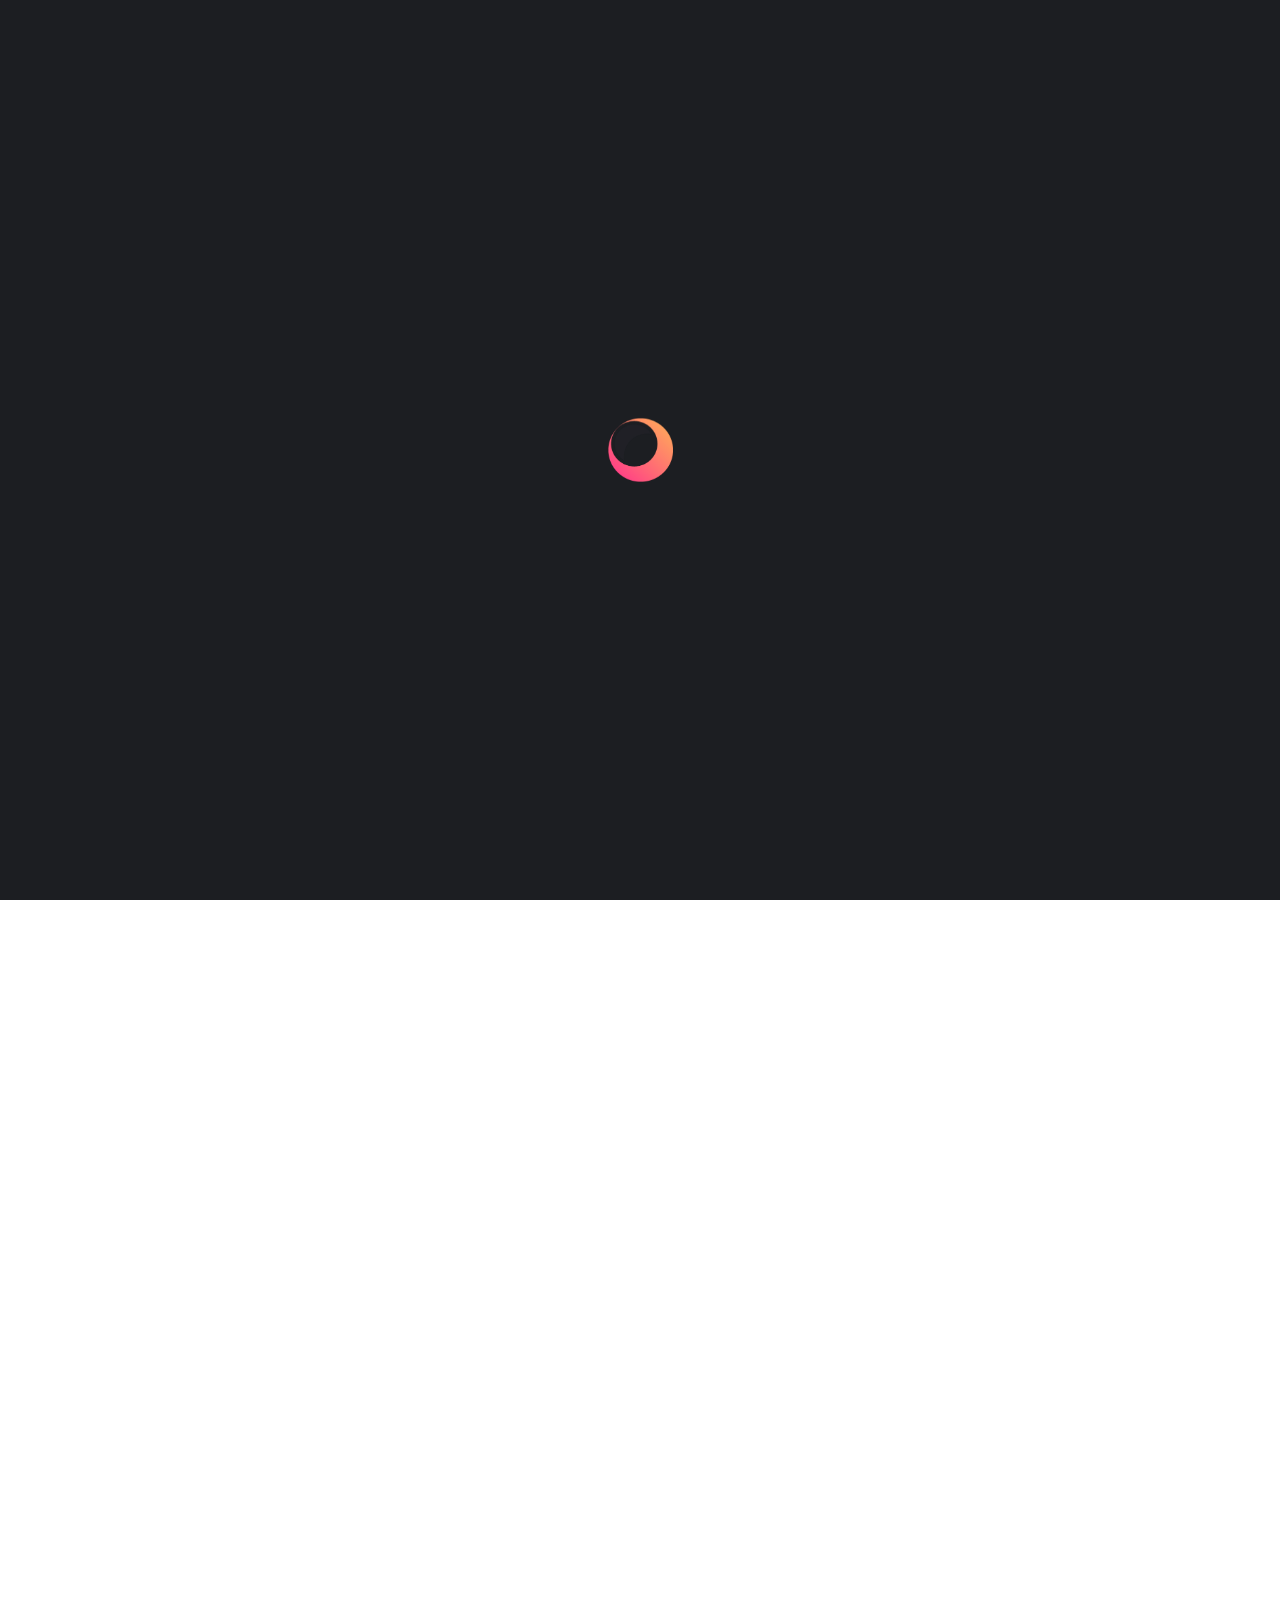
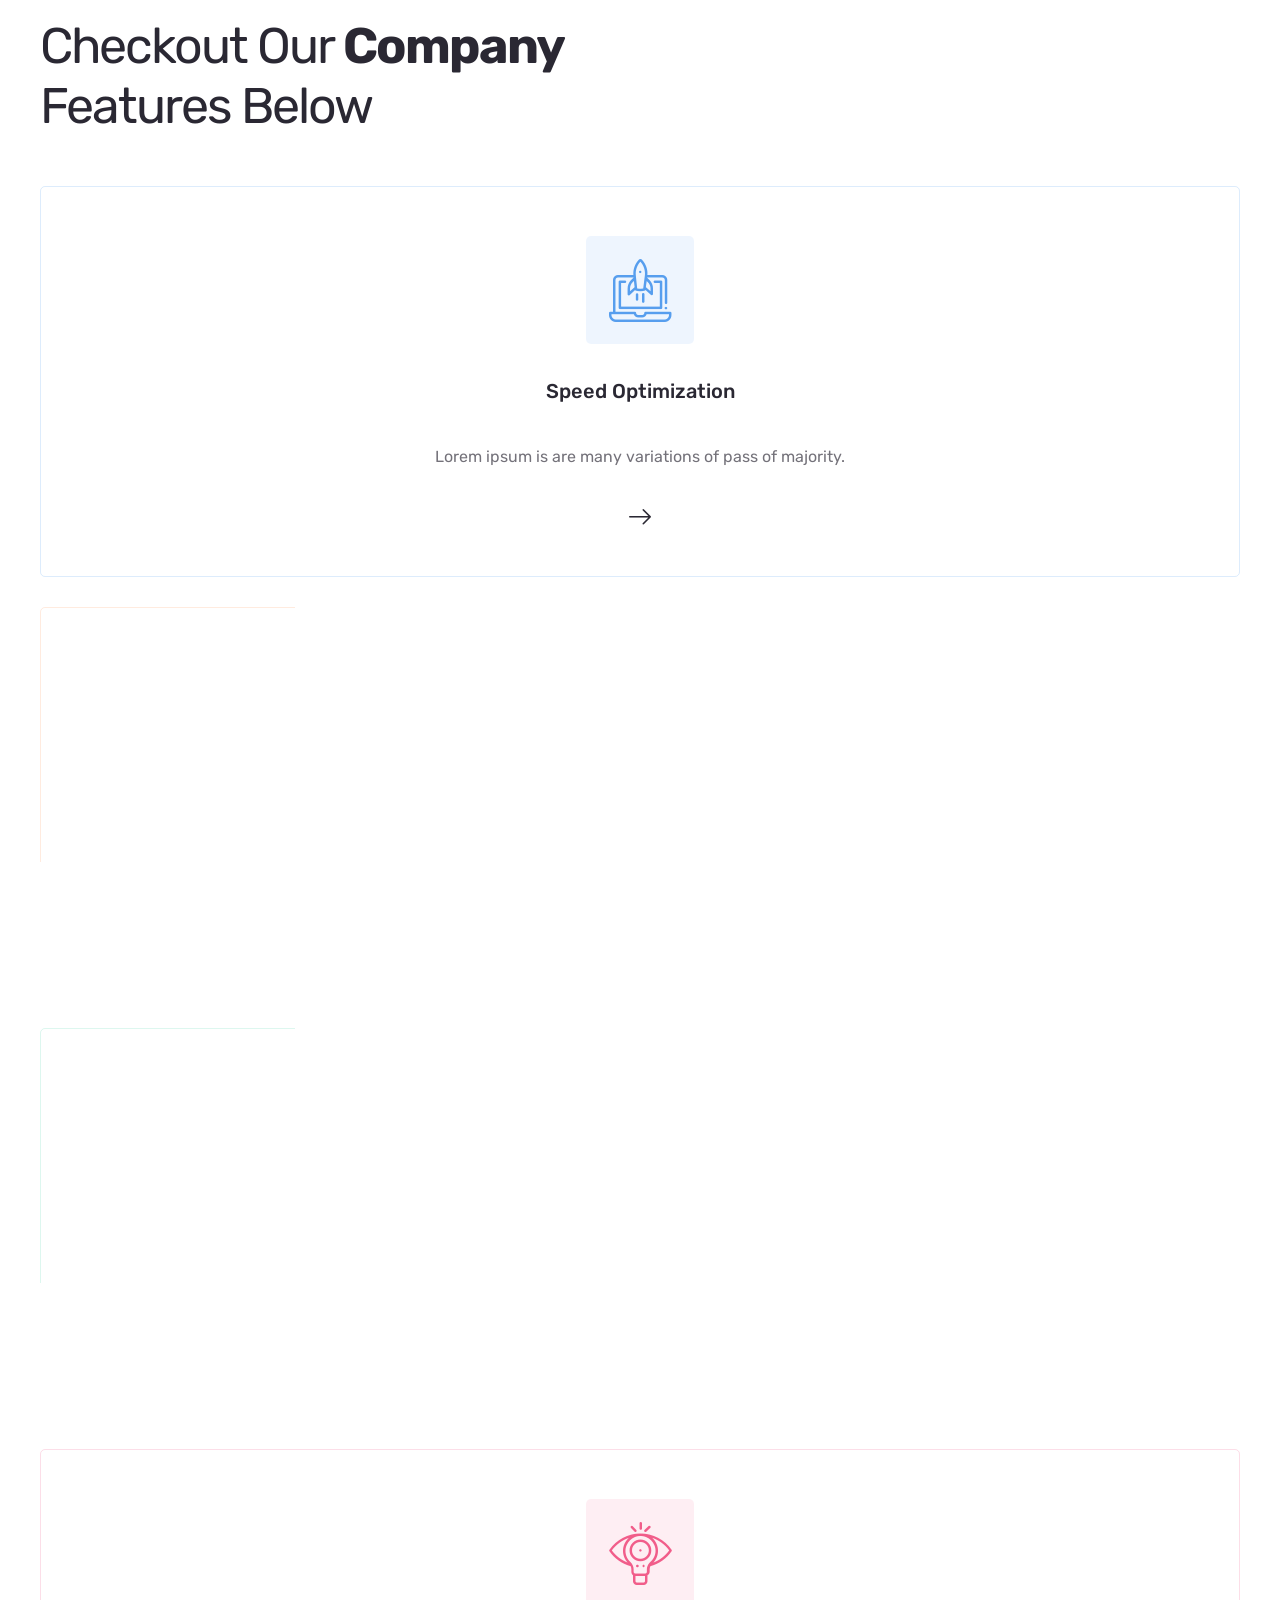
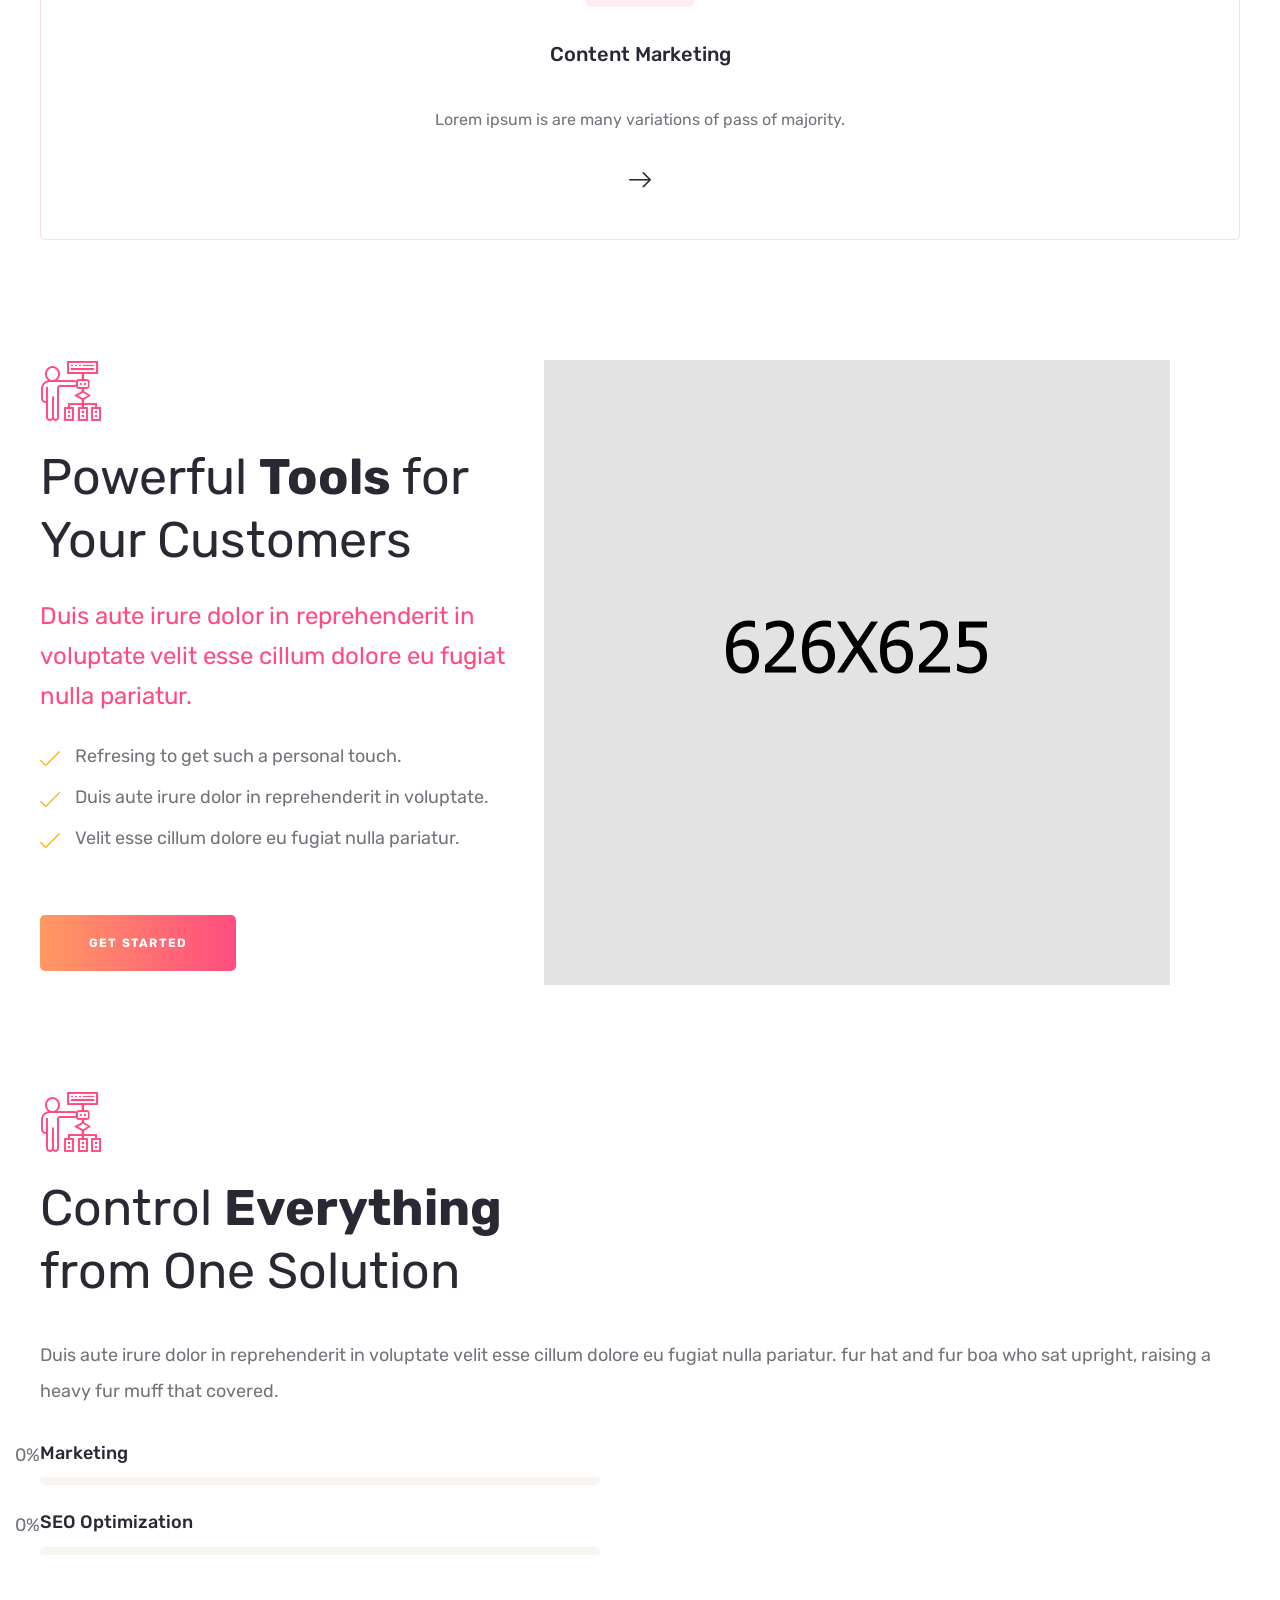
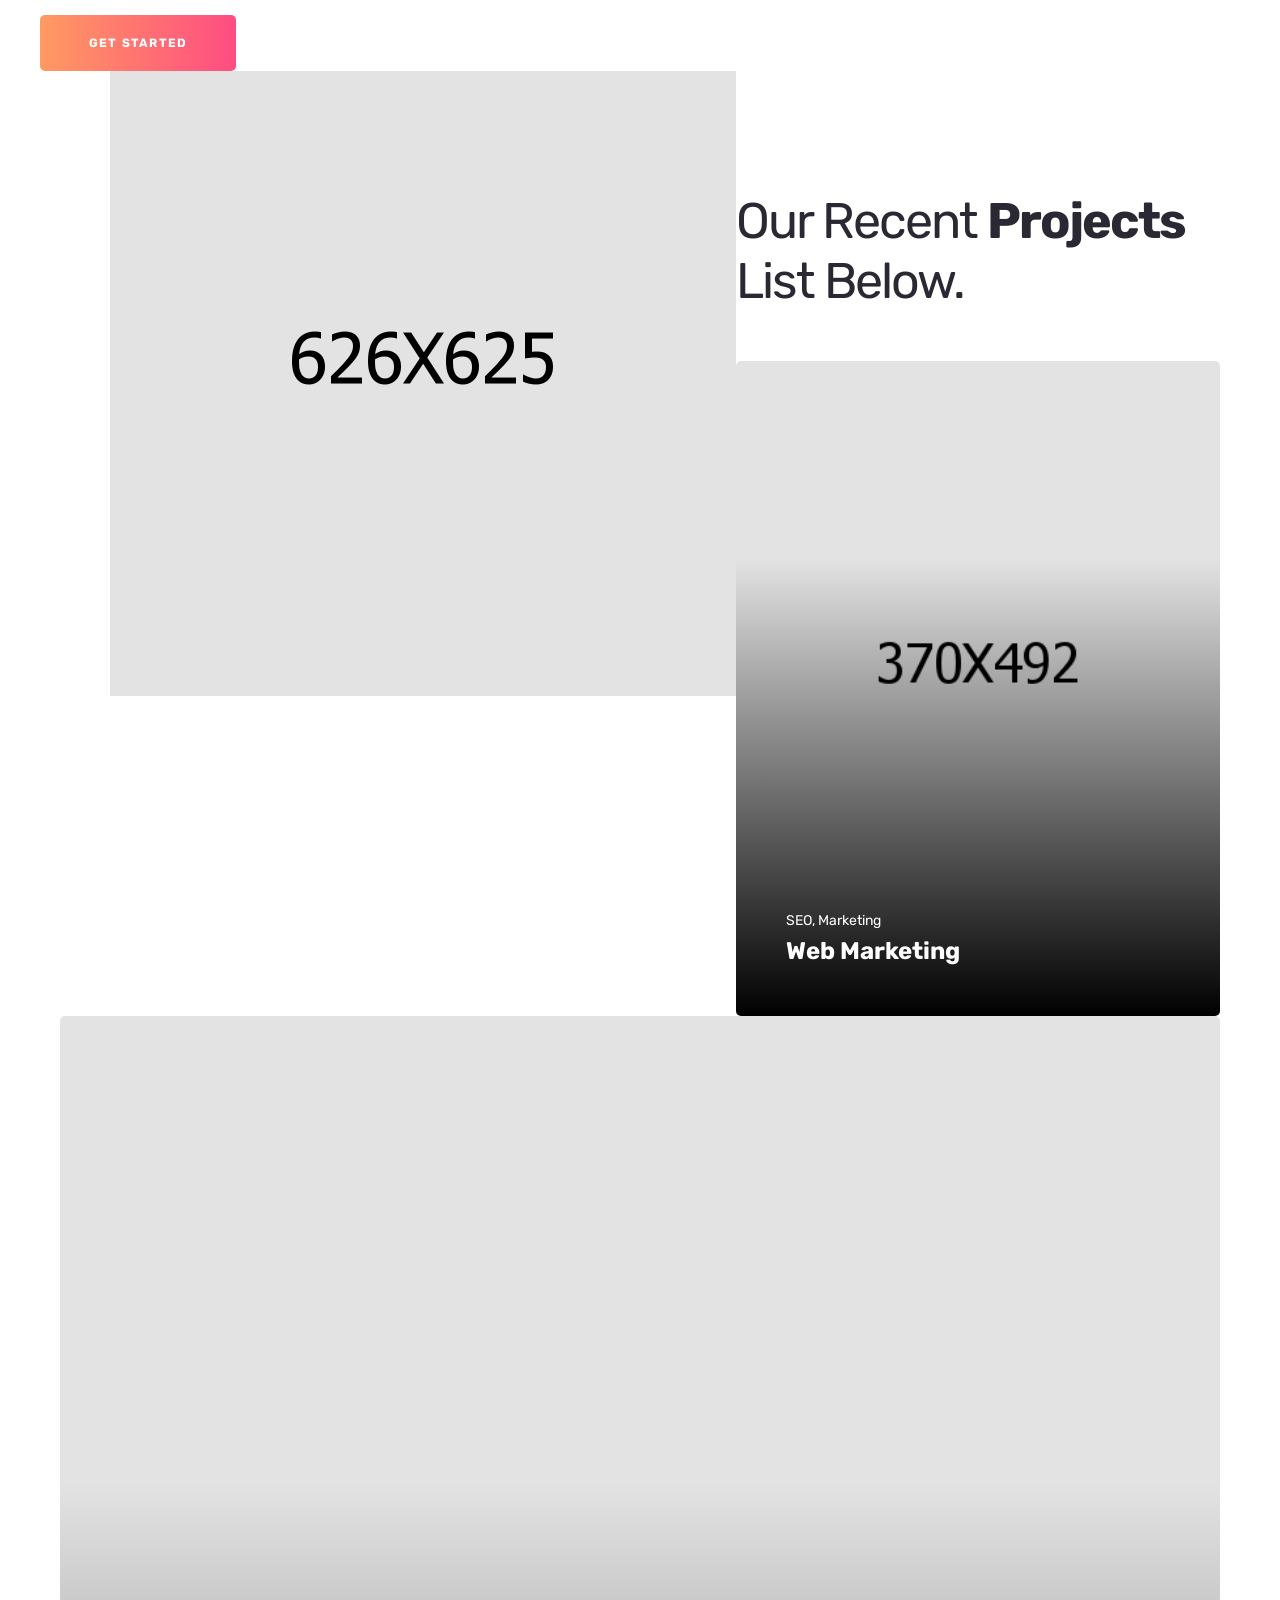
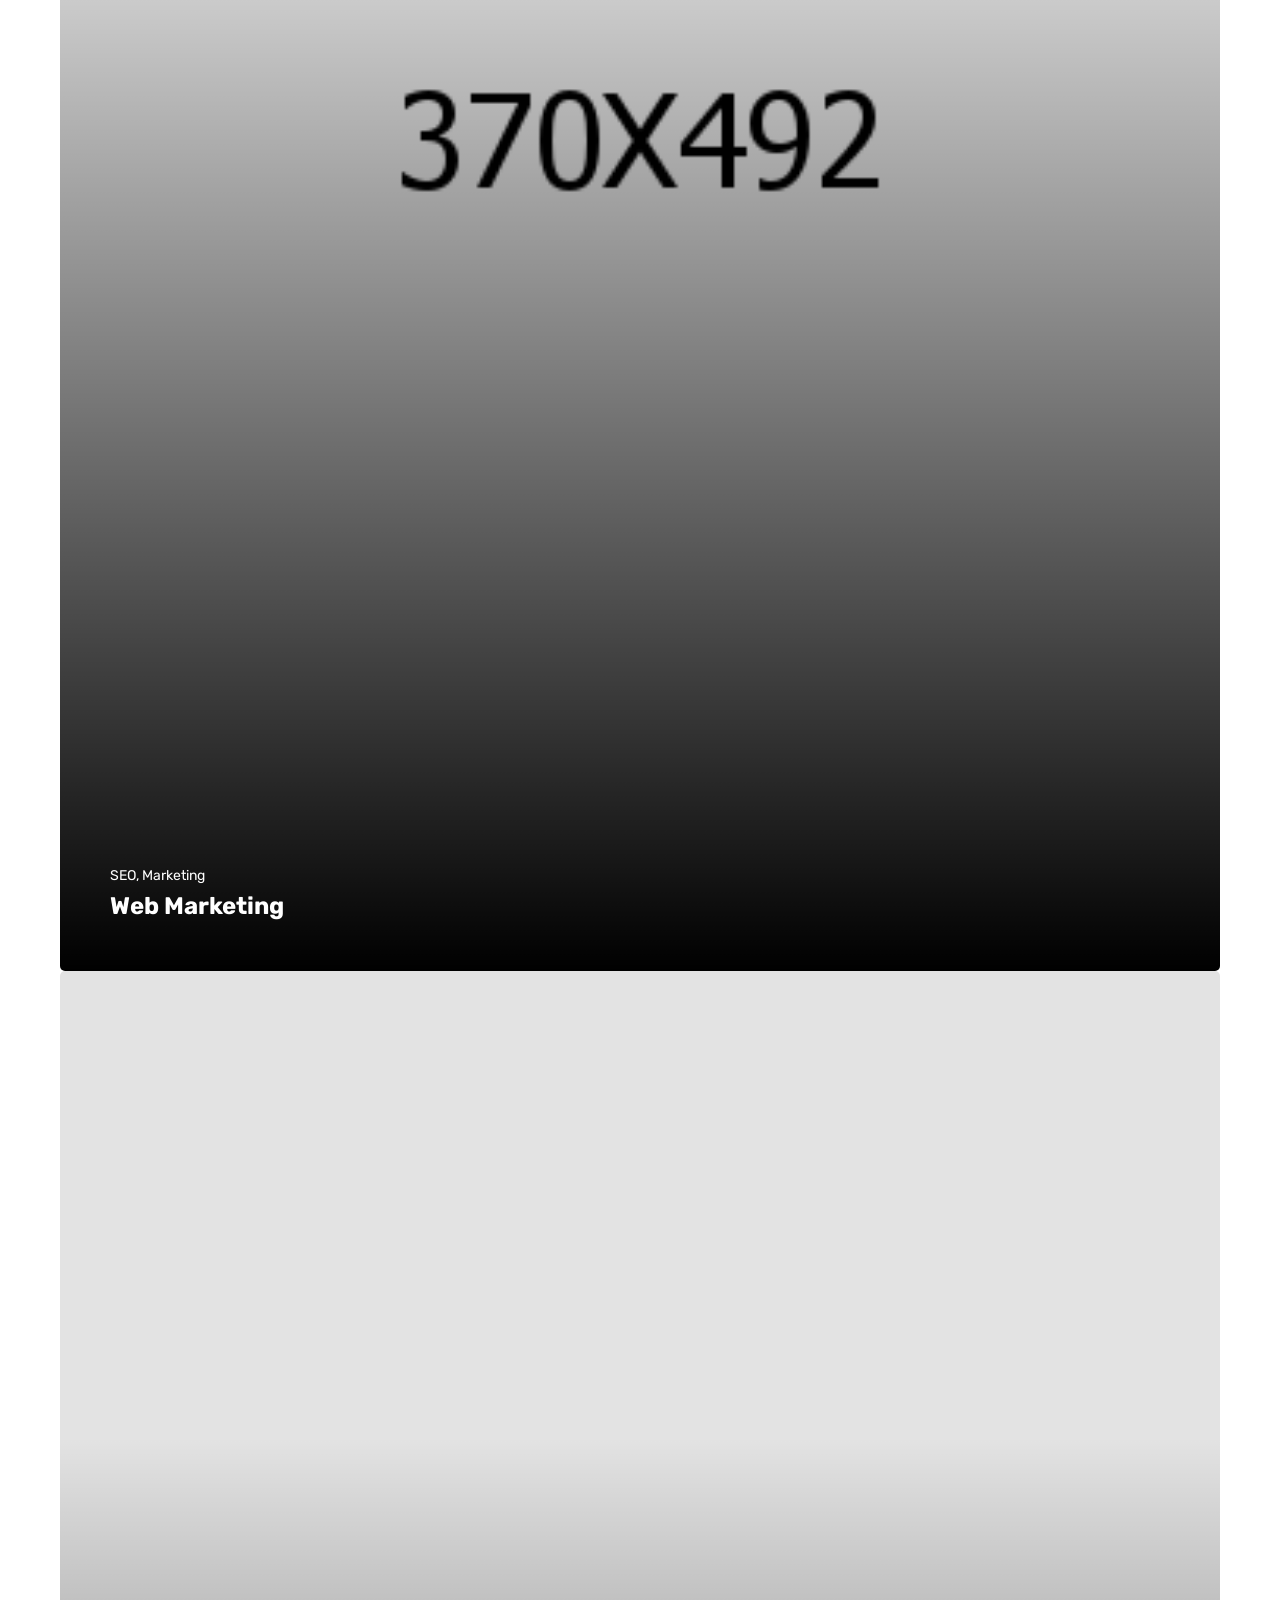
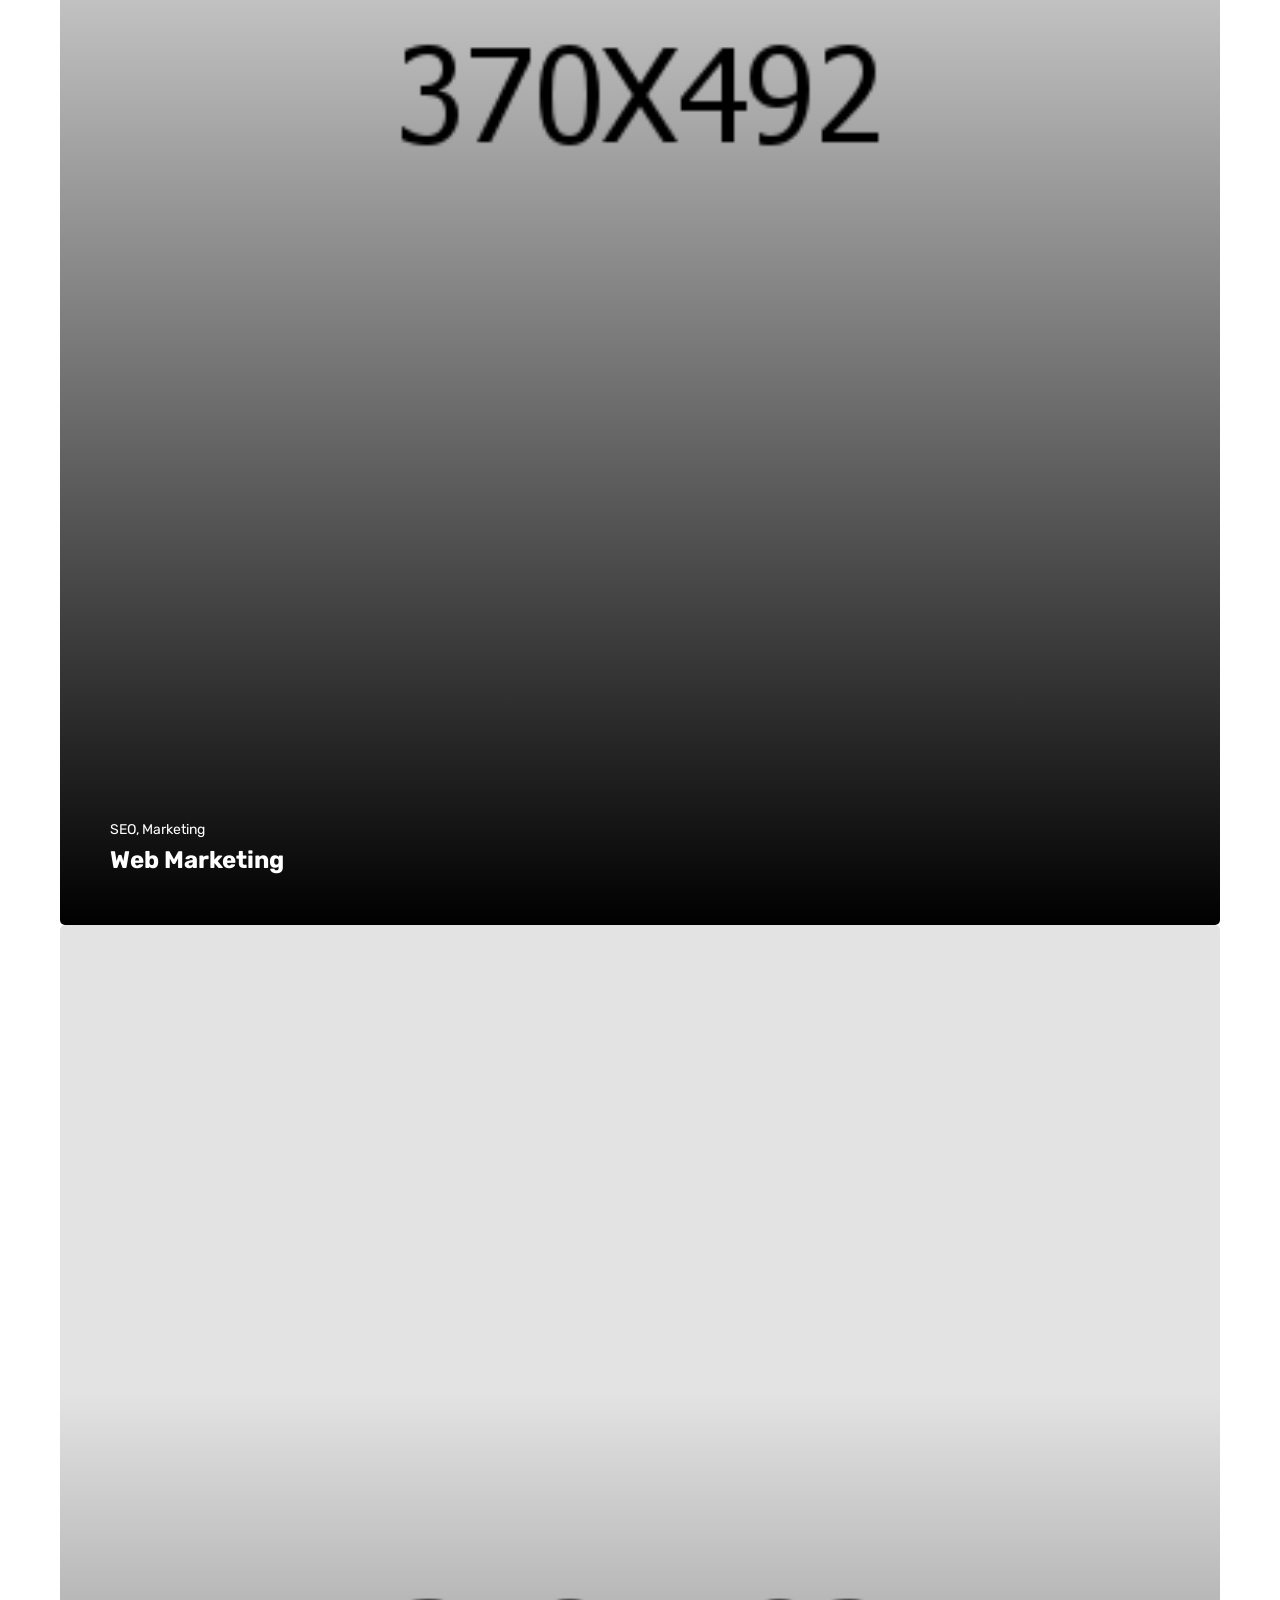
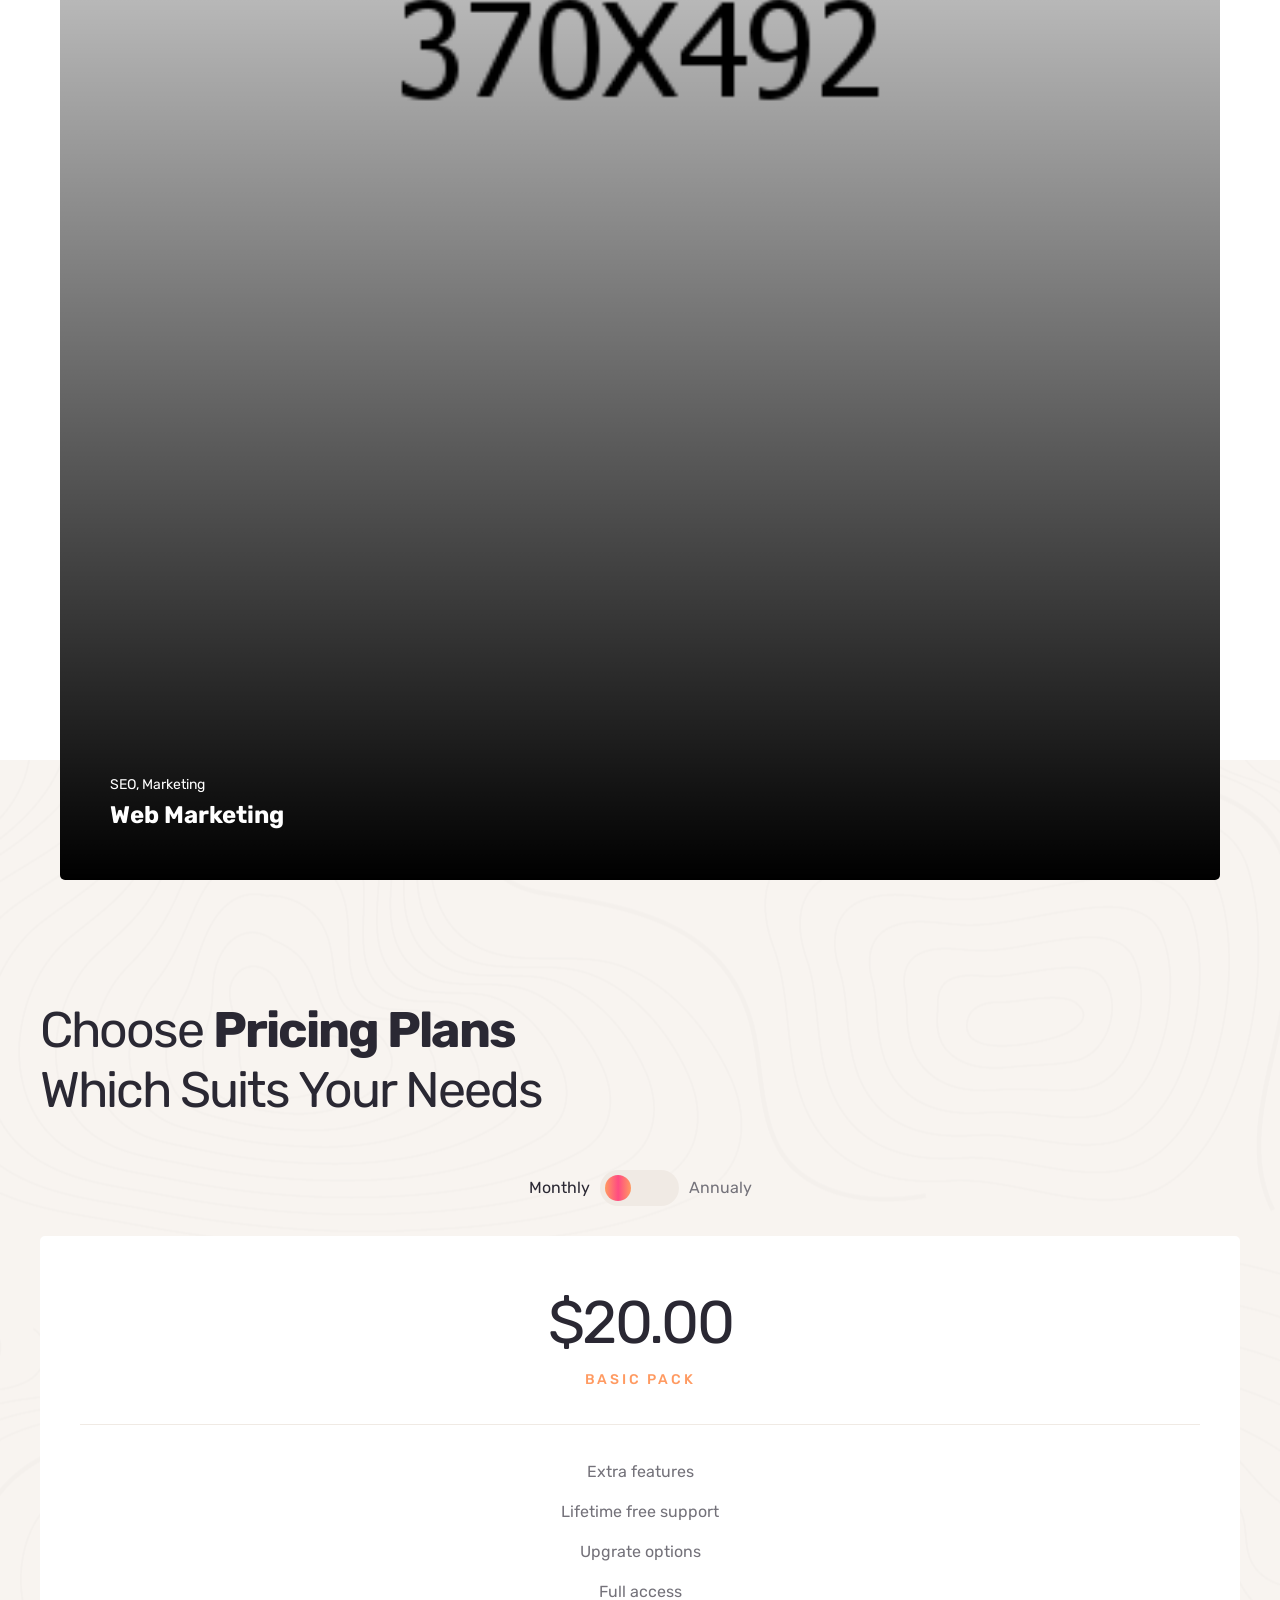
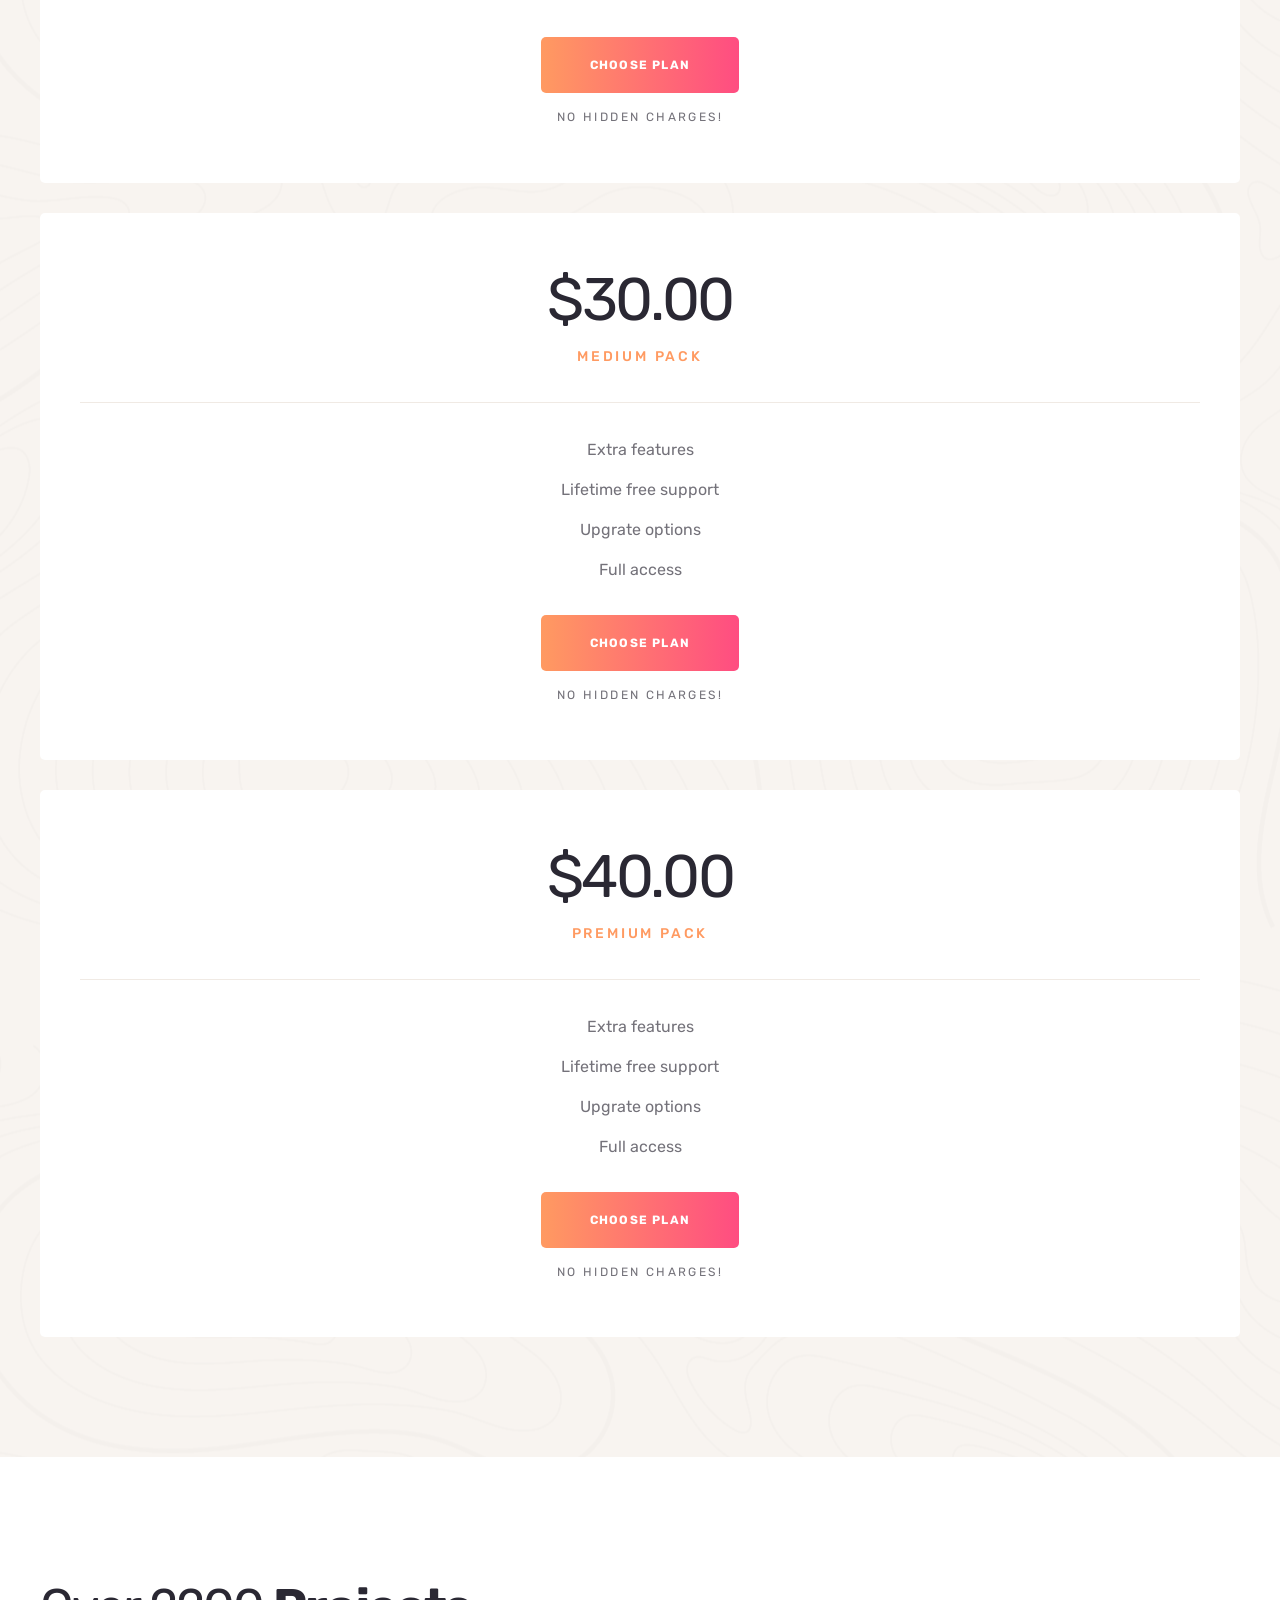
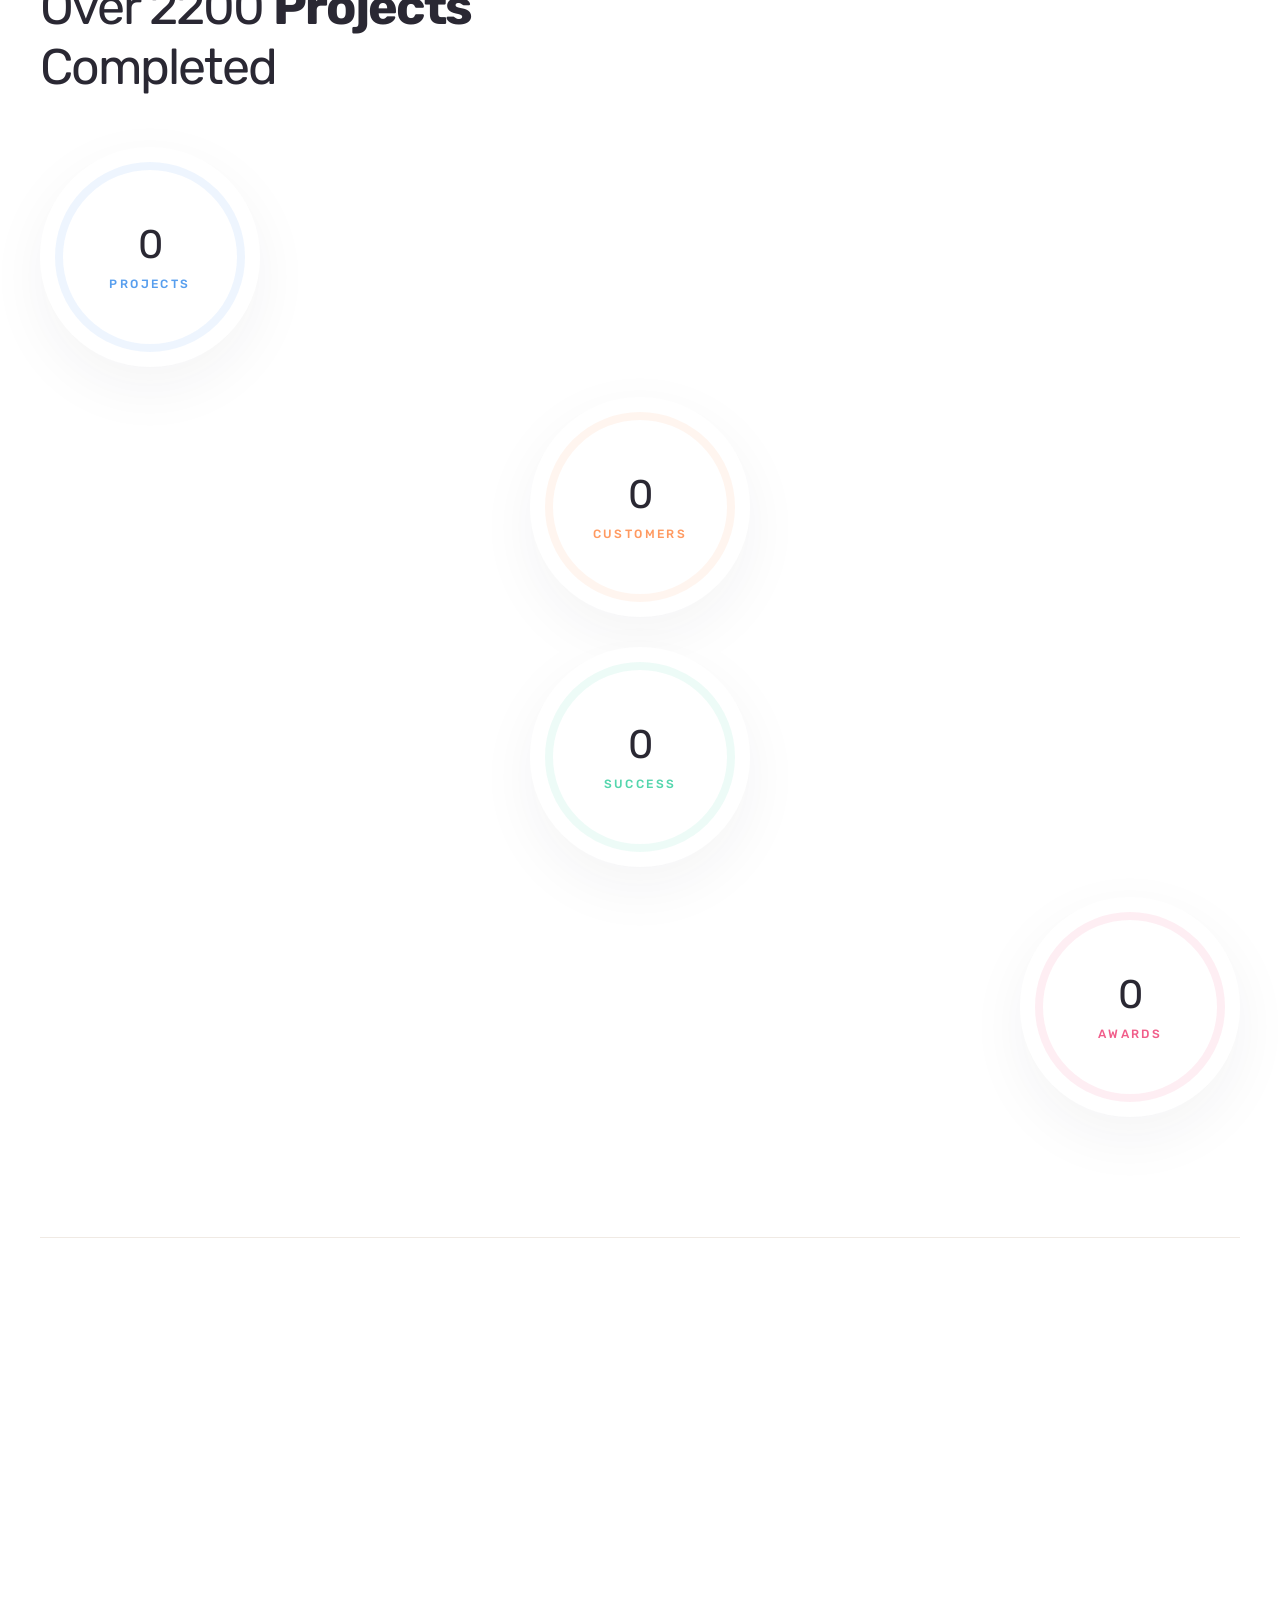
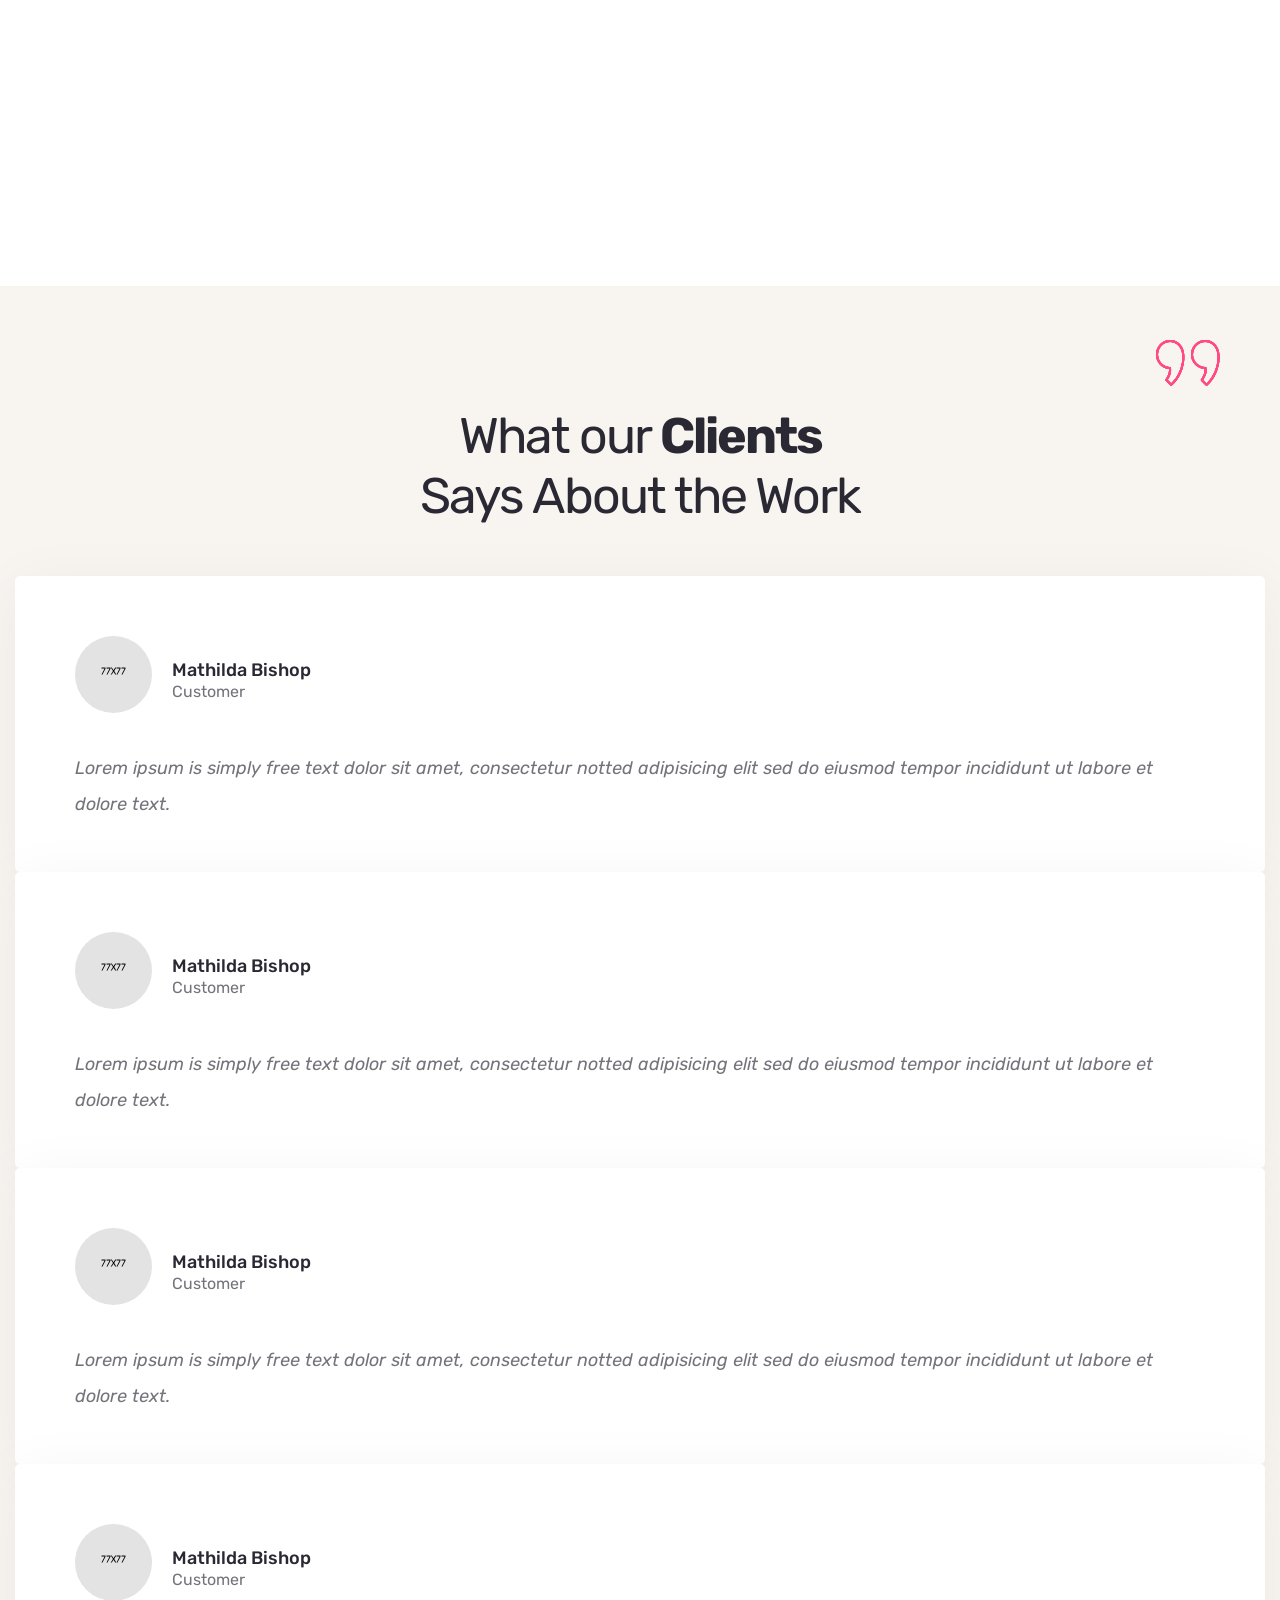
==== index.html @ e97768e4 "template added" ====
<!DOCTYPE html>
<html lang="en">

<head>
	<meta charset="utf-8">
	<title>Linoor - DIgital Agency HTML Template | Corporate Agency | Home 06 </title>
	<!-- Stylesheets -->
	<link rel="preconnect" href="https://fonts.gstatic.com">
	<link
		href="https://fonts.googleapis.com/css2?family=Rubik:ital,wght@0,300;0,400;0,500;0,600;0,700;1,400;1,500;1,600;1,700&family=Teko:wght@300;400;500;600;700&display=swap"
		rel="stylesheet">

	<!-- reey font -->
	<link rel="stylesheet" href="css/reey-font.css">
	<link href="css/bootstrap.min.css" rel="stylesheet">
	<link href="css/fontawesome-all.css" rel="stylesheet">
	<link href="css/owl.css" rel="stylesheet">
	<link href="css/flaticon.css" rel="stylesheet">
	<link href="css/linoor-icons-2.css" rel="stylesheet">
	<link href="css/animate.css" rel="stylesheet">
	<link href="css/jquery-ui.css" rel="stylesheet">
	<link href="css/jquery.fancybox.min.css" rel="stylesheet">
	<link href="css/hover.css" rel="stylesheet">
	<link rel="stylesheet" href="css/jarallax.css">
	<link rel="stylesheet" href="css/swiper.min.css">
	<link href="css/custom-animate.css" rel="stylesheet">
	<link href="css/style.css" rel="stylesheet">
	<!-- rtl css -->
	<link href="css/rtl.css" rel="stylesheet">
	<!-- Responsive File -->
	<link href="css/responsive.css" rel="stylesheet">

	<!-- variable update -->
	<link rel="stylesheet" href="css/variables/index-7.css">

	<!-- Color css -->
	<link rel="stylesheet" id="jssDefault" href="css/colors/color-11.css">

	<link rel="shortcut icon" href="images/favicon.png" id="fav-shortcut" type="image/x-icon">
	<link rel="icon" href="images/favicon.png" id="fav-icon" type="image/x-icon">

	<!-- Responsive Settings -->
	<meta http-equiv="X-UA-Compatible" content="IE=edge">
	<meta name="viewport" content="width=device-width, initial-scale=1.0, maximum-scale=1.0, user-scalable=0">
	<!--[if lt IE 9]><script src="https://cdnjs.cloudflare.com/ajax/libs/html5shiv/3.7.3/html5shiv.js"></script><![endif]-->
	<!--[if lt IE 9]><script src="js/respond.js"></script><![endif]-->
</head>

<body>

	<div class="page-wrapper">

		<!-- style switcher -->
		<div class="style-switcher">
			<a href="#" id="switcher-toggler"><i class="fa fa-cog"></i></a>
			<h3>Color Skins</h3>
			<ul id="styleOptions" title="Switch Color">
				<li>
					<a href="" data-theme="color-default" class="color-default">

					</a>
				</li>
				<li>
					<a href="" data-theme="color-2" class="color-2">

					</a>
				</li>
				<li>
					<a href="" data-theme="color-3" class="color-3">

					</a>
				</li>
				<li>
					<a href="" data-theme="color-4" class="color-4">

					</a>
				</li>
				<li>
					<a href="" data-theme="color-5" class="color-5">

					</a>
				</li>
				<li>
					<a href="" data-theme="color-6" class="color-6">

					</a>
				</li>
			</ul>
			<div class="language-feature">
				<button class="ltr-switcher" data-href="#googtrans(en|en)">LTR</button><!-- /.ltr-switcher -->
				<button class="rtl-switcher" data-href="#googtrans(en|ar)">RTL</button><!-- /.rtl-switcher -->
			</div><!-- /.language-feature -->
			<div class="layout-feature">
				<a href="#" class="dark-switcher">Dark</a>
				<button class="boxed-switcher">Boxed</button><!-- /.ltr-switcher -->
			</div><!-- /.language-feature -->
		</div>
		<!-- Preloader -->
		<div class="preloader">
			<div class="icon" style="background-image: url(images/update-01-10-2021/preloader-7.png);"></div>
		</div>


		<!--Mobile Menu-->
		<div class="side-menu__block">


			<div class="side-menu__block-overlay custom-cursor__overlay">
				<div class="cursor"></div>
				<div class="cursor-follower"></div>
			</div><!-- /.side-menu__block-overlay -->
			<div class="side-menu__block-inner ">
				<div class="side-menu__top justify-content-end">

					<a href="#" class="side-menu__toggler side-menu__close-btn"><img src="images/icons/close-1-1.png"
							alt=""></a>
				</div><!-- /.side-menu__top -->


				<nav class="mobile-nav__container">
					<!-- content is loading via js -->
				</nav>
				<div class="side-menu__sep"></div><!-- /.side-menu__sep -->
				<div class="side-menu__content">
					<p>Linoor is a premium Template for Digital Agencies, Start Ups, Small Business and a wide range of
						other agencies.</p>
					<p><a href="mailto:needhelp@linoor.com">needhelp@linoor.com</a> <br> <a href="tel:888-999-0000">888
							999 0000</a></p>
					<div class="side-menu__social">
						<a href="#"><i class="fab fa-facebook-square"></i></a>
						<a href="#"><i class="fab fa-twitter"></i></a>
						<a href="#"><i class="fab fa-instagram"></i></a>
						<a href="#"><i class="fab fa-pinterest-p"></i></a>
					</div>
				</div><!-- /.side-menu__content -->
			</div><!-- /.side-menu__block-inner -->
		</div><!-- /.side-menu__block -->

		<!--Search Popup-->
		<div class="search-popup">
			<div class="search-popup__overlay custom-cursor__overlay">
				<div class="cursor"></div>
				<div class="cursor-follower"></div>
			</div><!-- /.search-popup__overlay -->
			<div class="search-popup__inner">
				<form action="#" class="search-popup__form">
					<input type="text" name="search" placeholder="Type here to Search....">
					<button type="submit"><i class="fa fa-search"></i></button>
				</form>
			</div><!-- /.search-popup__inner -->
		</div><!-- /.search-popup -->

		<nav class="mainmenu-seven main-header">
			<div class="auto-container">
				<div class="nav-outer mainmenu-seven__inner ">
					<div class="mainmenu-seven__left">
						<a href="index-main.html">
							<img src="images/update-01-10-2021/logo-7-dark.png" width="134"
								alt="Linoor - DIgital Agency HTML Template | Corporate Agency | Home 06 ">
						</a>


					</div><!-- /.mainmenu-seven__left -->
					<nav class="main-menu navbar-expand-md navbar-light">
						<div class="collapse navbar-collapse show clearfix" id="navbarSupportedContent">
							<ul class="navigation clearfix">
								<li class="dropdown megamenu megamenu-clickable megamenu-clickable--toggler"><a
										href="index-main.html">Home</a>
									<ul>
										<li>
											<section class="home-showcase">
												<span class="home-showcase__toggler megamenu-clickable--toggler">
													<a href="#" class="linoor-icon-two-close"></a>
												</span><!-- /.home-showcase__toggler -->
												<div class="auto-container">
													<div class="home-showcase__inner">

														<h3 class="home-showcase__top-title">Pre-Built Demos
														</h3>

														<div class="row">

															<div class="col-lg-3">
																<div class="home-showcase__item">
																	<div class="home-showcase__image-box">
																		<div class="home-showcase__image">
																			<img src="images/update-18-05-2022/home-showcase/home-showcase-1-1.jpg"
																				alt="">
																			<div class="home-showcase__buttons">
																				<a href="index-9.html"
																					class="theme-btn btn-style-one home-showcase__buttons__item">
																					<i class="btn-curve"></i>
																					<span class="btn-title">View
																						Page</span>
																				</a>
																			</div>
																			<!-- /.home-showcase__buttons -->
																		</div><!-- /.home-showcase__image -->
																	</div><!-- /.home-showcase__image box -->
																	<h3 class="home-showcase__title">photography
																	</h3><!-- /.home-showcase__title -->
																</div><!-- /.home-showcase__item -->
															</div><!-- /.col-lg-3 -->

															<div class="col-lg-3">
																<div class="home-showcase__item">
																	<div class="home-showcase__image-box">
																		<div class="home-showcase__image">
																			<img src="images/update-18-05-2022/home-showcase/home-showcase-1-2.jpg"
																				alt="">
																			<div class="home-showcase__buttons">
																				<a href="index-10.html"
																					class="theme-btn btn-style-one home-showcase__buttons__item">
																					<i class="btn-curve"></i>
																					<span class="btn-title">View
																						Page</span>
																				</a>
																			</div>
																			<!-- /.home-showcase__buttons -->
																		</div><!-- /.home-showcase__image -->
																	</div><!-- /.home-showcase__image box -->
																	<h3 class="home-showcase__title">design
																	</h3><!-- /.home-showcase__title -->
																</div><!-- /.home-showcase__item -->
															</div><!-- /.col-lg-3 -->

															<div class="col-lg-3">
																<div class="home-showcase__item">
																	<div class="home-showcase__image-box">
																		<div class="home-showcase__image">
																			<img src="images/update-18-05-2022/home-showcase/home-showcase-1-3.jpg"
																				alt="">
																			<div class="home-showcase__buttons">
																				<a href="index-11.html"
																					class="theme-btn btn-style-one home-showcase__buttons__item">
																					<i class="btn-curve"></i>
																					<span class="btn-title">View
																						Page</span>
																				</a>
																			</div>
																			<!-- /.home-showcase__buttons -->
																		</div><!-- /.home-showcase__image -->
																	</div><!-- /.home-showcase__image box -->
																	<h3 class="home-showcase__title">Profile
																	</h3><!-- /.home-showcase__title -->
																</div><!-- /.home-showcase__item -->
															</div><!-- /.col-lg-3 -->

															<div class="col-lg-3">
																<div class="home-showcase__item">
																	<div class="home-showcase__image-box">
																		<div class="home-showcase__image">
																			<img src="images/update-18-05-2022/home-showcase/home-showcase-1-4.jpg"
																				alt="">
																			<div class="home-showcase__buttons">
																				<a href="index-6.html"
																					class="theme-btn btn-style-one home-showcase__buttons__item">
																					<i class="btn-curve"></i>
																					<span class="btn-title">Multi
																						Page</span>
																				</a>

																				<a href="index-6-one-page.html"
																					class="theme-btn btn-style-one home-showcase__buttons__item">
																					<i class="btn-curve"></i>
																					<span class="btn-title">One
																						Page</span>
																				</a>
																			</div>
																			<!-- /.home-showcase__buttons -->
																		</div><!-- /.home-showcase__image -->
																	</div><!-- /.home-showcase__image box -->
																	<h3 class="home-showcase__title">Corporate
																	</h3><!-- /.home-showcase__title -->
																</div><!-- /.home-showcase__item -->
															</div><!-- /.col-lg-3 -->

															<div class="col-lg-3">
																<div class="home-showcase__item">
																	<div class="home-showcase__image-box">
																		<div class="home-showcase__image">
																			<img src="images/update-18-05-2022/home-showcase/home-showcase-1-5.jpg"
																				alt="">
																			<div class="home-showcase__buttons">
																				<a href="index-7.html"
																					class="theme-btn btn-style-one home-showcase__buttons__item">
																					<i class="btn-curve"></i>
																					<span class="btn-title">Multi
																						Page</span>
																				</a>

																				<a href="index-7-one-page.html"
																					class="theme-btn btn-style-one home-showcase__buttons__item">
																					<i class="btn-curve"></i>
																					<span class="btn-title">One
																						Page</span>
																				</a>
																			</div>
																			<!-- /.home-showcase__buttons -->
																		</div><!-- /.home-showcase__image -->
																	</div><!-- /.home-showcase__image box -->
																	<h3 class="home-showcase__title">Seo
																	</h3><!-- /.home-showcase__title -->
																</div><!-- /.home-showcase__item -->
															</div><!-- /.col-lg-3 -->

															<div class="col-lg-3">
																<div class="home-showcase__item">
																	<div class="home-showcase__image-box">
																		<div class="home-showcase__image">
																			<img src="images/update-18-05-2022/home-showcase/home-showcase-1-6.jpg"
																				alt="">
																			<div class="home-showcase__buttons">
																				<a href="index-8.html"
																					class="theme-btn btn-style-one home-showcase__buttons__item">
																					<i class="btn-curve"></i>
																					<span class="btn-title">Multi
																						Page</span>
																				</a>

																				<a href="index-8-one-page.html"
																					class="theme-btn btn-style-one home-showcase__buttons__item">
																					<i class="btn-curve"></i>
																					<span class="btn-title">One
																						Page</span>
																				</a>
																			</div>
																			<!-- /.home-showcase__buttons -->
																		</div><!-- /.home-showcase__image -->
																	</div><!-- /.home-showcase__image box -->
																	<h3 class="home-showcase__title">Consulting
																	</h3><!-- /.home-showcase__title -->
																</div><!-- /.home-showcase__item -->
															</div><!-- /.col-lg-3 -->

															<div class="col-lg-3">
																<div class="home-showcase__item">
																	<div class="home-showcase__image-box">
																		<div class="home-showcase__image">
																			<img src="images/update-18-05-2022/home-showcase/home-showcase-1-7.jpg"
																				alt="">
																			<div class="home-showcase__buttons">
																				<a href="index-4.html"
																					class="theme-btn btn-style-one home-showcase__buttons__item">
																					<i class="btn-curve"></i>
																					<span class="btn-title">Multi
																						Page</span>
																				</a>

																				<a href="index-4-one-page.html"
																					class="theme-btn btn-style-one home-showcase__buttons__item">
																					<i class="btn-curve"></i>
																					<span class="btn-title">One
																						Page</span>
																				</a>
																			</div>
																			<!-- /.home-showcase__buttons -->
																		</div><!-- /.home-showcase__image -->
																	</div><!-- /.home-showcase__image box -->
																	<h3 class="home-showcase__title">Business
																	</h3><!-- /.home-showcase__title -->
																</div><!-- /.home-showcase__item -->
															</div><!-- /.col-lg-3 -->

															<div class="col-lg-3">
																<div class="home-showcase__item">
																	<div class="home-showcase__image-box">
																		<div class="home-showcase__image">
																			<img src="images/update-18-05-2022/home-showcase/home-showcase-1-8.jpg"
																				alt="">
																			<div class="home-showcase__buttons">
																				<a href="index-5.html"
																					class="theme-btn btn-style-one home-showcase__buttons__item">
																					<i class="btn-curve"></i>
																					<span class="btn-title">View
																						Page</span>
																				</a>
																			</div>
																			<!-- /.home-showcase__buttons -->
																		</div><!-- /.home-showcase__image -->
																	</div><!-- /.home-showcase__image box -->
																	<h3 class="home-showcase__title">Digital
																	</h3><!-- /.home-showcase__title -->
																</div><!-- /.home-showcase__item -->
															</div><!-- /.col-lg-3 -->

															<div class="col-lg-3">
																<div class="home-showcase__item">
																	<div class="home-showcase__image-box">
																		<div class="home-showcase__image">
																			<img src="images/update-18-05-2022/home-showcase/home-showcase-1-9.jpg"
																				alt="">
																			<div class="home-showcase__buttons">
																				<a href="index-portfolio.html"
																					class="theme-btn btn-style-one home-showcase__buttons__item">
																					<i class="btn-curve"></i>
																					<span class="btn-title">View
																						Page</span>
																				</a>
																			</div>
																			<!-- /.home-showcase__buttons -->
																		</div><!-- /.home-showcase__image -->
																	</div><!-- /.home-showcase__image box -->
																	<h3 class="home-showcase__title">Portfolio</h3>
																	<!-- /.home-showcase__title -->
																</div><!-- /.home-showcase__item -->
															</div><!-- /.col-lg-3 -->

															<div class="col-lg-3">
																<div class="home-showcase__item">
																	<div class="home-showcase__image-box">
																		<div class="home-showcase__image">
																			<img src="images/update-18-05-2022/home-showcase/home-showcase-1-10.jpg"
																				alt="">
																			<div class="home-showcase__buttons">
																				<a href="index-parallax.html"
																					class="theme-btn btn-style-one home-showcase__buttons__item">
																					<i class="btn-curve"></i>
																					<span class="btn-title">Multi
																						Page</span>
																				</a>
																			</div>
																			<!-- /.home-showcase__buttons -->
																		</div><!-- /.home-showcase__image -->
																	</div><!-- /.home-showcase__image box -->
																	<h3 class="home-showcase__title">Parallax
																	</h3><!-- /.home-showcase__title -->
																</div><!-- /.home-showcase__item -->
															</div><!-- /.col-lg-3 -->

															<div class="col-lg-3">
																<div class="home-showcase__item">
																	<div class="home-showcase__image-box">
																		<div class="home-showcase__image">
																			<img src="images/update-18-05-2022/home-showcase/home-showcase-1-11.jpg"
																				alt="">
																			<div class="home-showcase__buttons">
																				<a href="index-main.html"
																					class="theme-btn btn-style-one home-showcase__buttons__item">
																					<i class="btn-curve"></i>
																					<span class="btn-title">View
																						Page</span>
																				</a>
																			</div>
																			<!-- /.home-showcase__buttons -->
																		</div><!-- /.home-showcase__image -->
																	</div><!-- /.home-showcase__image box -->
																	<h3 class="home-showcase__title">agency 01
																	</h3><!-- /.home-showcase__title -->
																</div><!-- /.home-showcase__item -->
															</div><!-- /.col-lg-3 -->

															<div class="col-lg-3">
																<div class="home-showcase__item">
																	<div class="home-showcase__image-box">
																		<div class="home-showcase__image">
																			<img src="images/update-18-05-2022/home-showcase/home-showcase-1-12.jpg"
																				alt="">
																			<div class="home-showcase__buttons">
																				<a href="index-2.html"
																					class="theme-btn btn-style-one home-showcase__buttons__item">
																					<i class="btn-curve"></i>
																					<span class="btn-title">Multi
																						Page</span>
																				</a>

																				<a href="index-2-one-page.html"
																					class="theme-btn btn-style-one home-showcase__buttons__item">
																					<i class="btn-curve"></i>
																					<span class="btn-title">One
																						Page</span>
																				</a>
																			</div>
																			<!-- /.home-showcase__buttons -->
																		</div><!-- /.home-showcase__image -->
																	</div><!-- /.home-showcase__image box -->
																	<h3 class="home-showcase__title">agency 02
																	</h3><!-- /.home-showcase__title -->
																</div><!-- /.home-showcase__item -->
															</div><!-- /.col-lg-3 -->

															<div class="col-lg-3">
																<div class="home-showcase__item">
																	<div class="home-showcase__image-box">
																		<div class="home-showcase__image">
																			<img src="images/update-18-05-2022/home-showcase/home-showcase-1-13.jpg"
																				alt="">
																			<div class="home-showcase__buttons">
																				<a href="index-3.html"
																					class="theme-btn btn-style-one home-showcase__buttons__item">
																					<i class="btn-curve"></i>
																					<span class="btn-title">Multi
																						Page</span>
																				</a>

																				<a href="index-3-one-page.html"
																					class="theme-btn btn-style-one home-showcase__buttons__item">
																					<i class="btn-curve"></i>
																					<span class="btn-title">One
																						Page</span>
																				</a>
																			</div>
																			<!-- /.home-showcase__buttons -->
																		</div><!-- /.home-showcase__image -->
																	</div><!-- /.home-showcase__image box -->
																	<h3 class="home-showcase__title">agency 03</h3>
																	<!-- /.home-showcase__title -->
																</div><!-- /.home-showcase__item -->
															</div><!-- /.col-lg-3 -->

															<div class="col-lg-3">
																<div class="home-showcase__item">
																	<div class="home-showcase__image-box">
																		<div class="home-showcase__image">
																			<img src="images/update-18-05-2022/home-showcase/home-showcase-1-14.jpg"
																				alt="">
																			<div class="home-showcase__buttons">
																				<a href="one-page.html"
																					class="theme-btn btn-style-one home-showcase__buttons__item">
																					<i class="btn-curve"></i>
																					<span class="btn-title">View
																						Page</span>
																				</a>
																			</div>
																			<!-- /.home-showcase__buttons -->
																		</div><!-- /.home-showcase__image -->
																	</div><!-- /.home-showcase__image box -->
																	<h3 class="home-showcase__title">One Page</h3>
																	<!-- /.home-showcase__title -->
																</div><!-- /.home-showcase__item -->
															</div><!-- /.col-lg-3 -->

															<div class="col-lg-3">
																<div class="home-showcase__item">
																	<div class="home-showcase__image-box">
																		<div class="home-showcase__image">
																			<img src="images/update-18-05-2022/home-showcase/home-showcase-1-19.jpg"
																				alt="">
																			<div class="home-showcase__buttons">
																				<a href="index-dark.html"
																					class="theme-btn btn-style-one home-showcase__buttons__item">
																					<i class="btn-curve"></i>
																					<span class="btn-title">View
																						Page</span>
																				</a>
																			</div>
																			<!-- /.home-showcase__buttons -->
																		</div><!-- /.home-showcase__image -->
																	</div><!-- /.home-showcase__image box -->
																	<h3 class="home-showcase__title">Dark</h3>
																	<!-- /.home-showcase__title -->
																</div><!-- /.home-showcase__item -->
															</div><!-- /.col-lg-3 -->

															<div class="col-lg-3">
																<div class="home-showcase__item">
																	<div class="home-showcase__image-box">
																		<div class="home-showcase__image">
																			<img src="images/update-18-05-2022/home-showcase/home-showcase-1-16.jpg"
																				alt="">
																			<div class="home-showcase__buttons">
																				<a href="index-boxed.html"
																					class="theme-btn btn-style-one home-showcase__buttons__item">
																					<i class="btn-curve"></i>
																					<span class="btn-title">View
																						Page</span>
																				</a>
																			</div>
																			<!-- /.home-showcase__buttons -->
																		</div><!-- /.home-showcase__image -->
																	</div><!-- /.home-showcase__image box -->
																	<h3 class="home-showcase__title">Boxed
																	</h3><!-- /.home-showcase__title -->
																</div><!-- /.home-showcase__item -->
															</div><!-- /.col-lg-3 -->

															<div class="col-lg-6">
																<div class="home-showcase__item">
																	<div class="home-showcase__image-box">
																		<div class="home-showcase__image">
																			<img src="images/update-18-05-2022/home-showcase/home-showcase-1-17.jpg"
																				alt="">
																			<div class="home-showcase__buttons">
																				<a href="index-portfolio-2.html"
																					class="theme-btn btn-style-one home-showcase__buttons__item">
																					<i class="btn-curve"></i>
																					<span class="btn-title">View
																						Page</span>
																				</a>
																			</div>
																			<!-- /.home-showcase__buttons -->
																		</div><!-- /.home-showcase__image -->
																	</div><!-- /.home-showcase__image box -->
																	<h3 class="home-showcase__title">horizontal
																		01
																	</h3><!-- /.home-showcase__title -->
																</div><!-- /.home-showcase__item -->
															</div><!-- /.col-lg-6 -->

															<div class="col-lg-6">
																<div class="home-showcase__item">
																	<div class="home-showcase__image-box">
																		<div class="home-showcase__image">
																			<img src="images/update-18-05-2022/home-showcase/home-showcase-1-18.jpg"
																				alt="">
																			<div class="home-showcase__buttons">
																				<a href="index-portfolio-3.html"
																					class="theme-btn btn-style-one home-showcase__buttons__item">
																					<i class="btn-curve"></i>
																					<span class="btn-title">View
																						Page</span>
																				</a>
																			</div>
																			<!-- /.home-showcase__buttons -->
																		</div><!-- /.home-showcase__image -->
																	</div><!-- /.home-showcase__image box -->
																	<h3 class="home-showcase__title">horizontal
																		02
																	</h3><!-- /.home-showcase__title -->
																</div><!-- /.home-showcase__item -->
															</div><!-- /.col-lg-6 -->

														</div><!-- /.row -->
													</div><!-- /.home-showcase__inner -->

												</div><!-- /.container -->
											</section>
										</li>
									</ul>
								</li>
								<li class="dropdown">
									<a href="about.html">About Us</a>
									<ul>
										<li><a href="about-2.html">About Two </a></li>
										<li><a href="about-me.html">About Me </a></li>
										<li><a href="mission.html">Our Mission </a></li>
										<li><a href="history.html">Our History </a></li>
										<li class="dropdown">
											<a href="team.html">Our Team </a>
											<ul>
												<li><a href="team.html">Team 01</a></li>
												<li><a href="team-2.html">Team 02</a></li>
												<li><a href="team-3.html">Team 03</a></li>
											</ul>
										</li>
										<li><a href="process.html">Our Process </a></li>
										<li><a href="partners.html">Our Partner</a></li>
									</ul>
								</li>
								<li class="dropdown"><a href="#">Pages</a>
									<ul>
										<li><a href="pricing.html">Our Pricing </a></li>
										<li><a href="pricing-2.html">Pricing 02</a></li>
										<li><a href="how-it-works.html">How it Works </a></li>
										<li><a href="coming-soon.html">Coming Soon </a></li>
										<li><a href="testimonials.html">Testimonials</a></li>
										<li><a href="testimonials-2.html">Testimonials Two </a></li>
										<li><a href="faqs.html">FAQs</a></li>
										<li><a href="events.html">Events </a></li>
										<li><a href="event-details.html">Event Details </a></li>
										<li><a href="clients.html">Clients Page </a></li>
										<li><a href="not-found.html">404 Page</a></li>
										<li><a href="login.html">Login Page</a></li>
										<li><a href="register.html">Register Page</a></li>
										<li><a href="forgot-password.html">Forget Page</a></li>
										<li><a href="under-construction.html">Under Construction</a></li>
									</ul>
								</li>
								<li class="dropdown"><a href="services.html">Services</a>
									<ul>
										<li><a href="services.html">All Services</a></li>
										<li><a href="services-2.html">Services Two</a></li>
										<li><a href="web-development.html">Website Development</a></li>
										<li><a href="graphic-designing.html">Graphic Designing</a></li>
										<li><a href="digital-marketing.html">Digital Marketing</a></li>
										<li><a href="seo.html">SEO & Content Writting</a></li>
										<li><a href="app-development.html">App Development</a></li>
										<li><a href="ui-designing.html">UI/UX Designing</a></li>
									</ul>
								</li>
								<li class="dropdown"><a href="portfolio.html">Portfolio</a>
									<ul>
                                            <li><a href="portfolio.html">Portfolio</a></li>
                                            <li><a href="portfolio-2-columns.html">Portfolio 2 Col <span>new</span></a>
                                            </li>
                                            <li><a href="portfolio-4-columns.html">Portfolio 4 Col <span>new</span></a>
                                            </li>
                                            <li><a href="portfolio-masonary.html">Portfolio Masonary
                                                    <span>new</span></a></li>
                                            <li><a href="portfolio-single.html">Portfolio Single 01</a></li>
                                            <li><a href="portfolio-single-2.html">Portfolio Single 02</a></li>
                                            <li><a href="portfolio-single-3.html">Portfolio Single 03
                                                </a></li>
                                        </ul>
								</li>
								<li class="dropdown"><a href="shop.html">Shop</a>
									<ul>
										<li><a href="shop.html">Shop Page</a></li>
										<li><a href="product-details.html">Product Details</a></li>
										<li><a href="cart.html">Cart Page</a></li>
										<li><a href="checkout.html">Checkout Page</a></li>
									</ul>
								</li>
								<li class="dropdown"><a href="blog-grid.html">Blog</a>
									<ul>
											<li><a href="blog.html">Blog Right Sidebar</a></li>
											<li><a href="blog-left.html">Blog Left Sidebar <span>new</span></a></li>
											<li><a href="blog-grid.html">Blog Grid View</a></li>
											<li><a href="blog-single.html">Blog Single</a></li>
										</ul>
								</li>
								<li class="dropdown">
									<a href="contact.html">Contact</a>
									<ul>
										<li><a href="contact.html">Contact 01</a></li>
										<li><a href="contact-2.html">Contact 02 <span>New</span></a></li>
									</ul>
								</li>
							</ul>
						</div>
					</nav>

					<div class="mainmenu-seven__right">
						<div class="search-btn mainmenu-seven__search">
							<button type="button" class="theme-btn search-toggler"><span
									class="flaticon-magnifying-glass"></span></button>
						</div>
						<div class="mainmenu-seven__right__toggler mobile-nav-toggler">
							<span></span>
							<span></span>
							<span></span>
						</div>
					</div><!-- /.mainmenu-seven__right -->
				</div><!-- /.mainmenu-seven__inner -->
			</div><!-- /.auto-container -->
		</nav><!-- /.mainmenu-seven -->

		<section class="slider-seven">

			<div class="slider-seven__shape-1"></div><!-- /.slider-seven__shape-1 -->
			<div class="slider-seven__shape-2"></div><!-- /.slider-seven__shape-2 -->
			<div class="slider-seven__shape-3"></div><!-- /.slider-seven__shape-3 -->
			<div class="slider-seven__shape-4"></div><!-- /.slider-seven__shape-4 -->
			<div class="slider-seven__shape-5"></div><!-- /.slider-seven__shape-5 -->

			<div class="swiper-container thm-swiper__slider"
				data-swiper-options='{"slidesPerView": 1, "loop": true, "effect": "fade", "pagination": { "el": "#main-slider-pagination", "type": "bullets", "clickable": true }, "navigation": { "nextEl": "#main-slider__swiper-button-next", "prevEl": "#main-slider__swiper-button-prev" }, "autoplay": { "delay": 5000 }}'>
				<div class="swiper-wrapper">
					<div class="swiper-slide">
						<div class="slider-seven__round__shape-1">
							<svg xmlns="http://www.w3.org/2000/svg" viewBox="0 0 750 877" fill="currentColor">
								<path
									d="M1177.65,341.532l364.79-387.62,351.67,0.031,0.01,913.117s0.62-.123-0.01.129c-51.56,20.69-99.45,6.035-162.4-18.51L1229.8,622.75C1146.02,567.778,1112.67,423.305,1177.65,341.532Z"
									transform="translate(-1143.5)" />
							</svg>

						</div><!-- /.slider-seven__round__shape-1 -->
						<div class="slider-seven__round__shape-2">
							<svg xmlns="http://www.w3.org/2000/svg" viewBox="0 0 750 715" fill="currentColor">
								<path
									d="M993.646,179.532l364.794-387.62,351.67,0.031,0.01,913.118s0.62-.124-0.01.128c-51.56,20.69-99.45,6.036-162.4-18.51L1045.8,460.75C962.023,405.779,928.675,261.3,993.646,179.532Z"
									transform="translate(-959.5)" />
							</svg>

						</div><!-- /.slider-seven__round__shape-2 -->
						<div class="slider-seven__round">
							<div class="slider-seven__round__image"
								style="background-image: url(images/update-01-10-2021/slider/slider-seven-1-1.jpg);">
							</div>
						</div>
						<div class="auto-container">
							<div class="slider-seven__content">
								<h3 class="slider-seven__title">We Deliver the
									<span>Quality</span> Seo
									Links.</h3><!-- /.slider-seven__title -->
								<p class="slider-seven__text">We’re committed to providing customers exceptional service
									offering employees the best training.</p>
								<a href="#" class="slider-seven__btn thm-btn__seven">Get Started</a>
								<!-- /.thm-btn__seven -->
							</div><!-- /.slider-seven__content -->
						</div>
					</div>
					<div class="swiper-slide">
						<div class="slider-seven__round__shape-1">
							<svg xmlns="http://www.w3.org/2000/svg" viewBox="0 0 750 877" fill="currentColor">
								<path
									d="M1177.65,341.532l364.79-387.62,351.67,0.031,0.01,913.117s0.62-.123-0.01.129c-51.56,20.69-99.45,6.035-162.4-18.51L1229.8,622.75C1146.02,567.778,1112.67,423.305,1177.65,341.532Z"
									transform="translate(-1143.5)" />
							</svg>

						</div><!-- /.slider-seven__round__shape-1 -->
						<div class="slider-seven__round__shape-2">
							<svg xmlns="http://www.w3.org/2000/svg" viewBox="0 0 750 715" fill="currentColor">
								<path
									d="M993.646,179.532l364.794-387.62,351.67,0.031,0.01,913.118s0.62-.124-0.01.128c-51.56,20.69-99.45,6.036-162.4-18.51L1045.8,460.75C962.023,405.779,928.675,261.3,993.646,179.532Z"
									transform="translate(-959.5)" />
							</svg>

						</div><!-- /.slider-seven__round__shape-2 -->

						<div class="slider-seven__round">
							<div class="slider-seven__round__image"
								style="background-image: url(images/update-01-10-2021/slider/slider-seven-1-2.jpg);">
							</div>
						</div>
						<div class="auto-container">
							<div class="slider-seven__content">
								<h3 class="slider-seven__title">We Deliver the
									<span>Quality</span> Seo
									Links.</h3><!-- /.slider-seven__title -->
								<p class="slider-seven__text">We’re committed to providing customers exceptional service
									offering employees the best training.</p>
								<a href="#" class="slider-seven__btn thm-btn__seven">Get Started</a>
								<!-- /.thm-btn__seven -->
							</div><!-- /.slider-seven__content -->
						</div>
					</div>
				</div>
			</div>
		</section><!-- /.slider-six -->

		<section class="service-seven">
			<div class="auto-container">
				<div class="sec-title-seven text-center">
					<h2 class="sec-title-seven__title">Checkout Our <span>Company</span><br>
						Features Below</h2><!-- /.sec-title-seven__title -->
				</div><!-- /.sec-title-seven -->
				<div class="row">
					<div class="col-md-6 col-lg-3">
						<div class="service-seven__item wow fadeInLeft" data-wow-duration="1500ms">
							<div class="service-seven__icon">
								<i class="flaticon-laptop"></i>
							</div><!-- /.service-seven__icon -->
							<h3 class="service-seven__title"><a href="digital-marketing.html">Speed
									Optimization</a></h3>
							<p class="service-seven__text">Lorem ipsum is are many variations of
								pass of majority.</p>
							<a href="digital-marketing.html" class="service-seven__link">
								<i class="flaticon-right-arrow"></i>
							</a><!-- /.service-seven__link -->
						</div><!-- /.service-seven__item -->
					</div><!-- /.col-md-6 col-lg-3 -->
					<div class="col-md-6 col-lg-3">
						<div class="service-seven__item wow fadeInUp" data-wow-duration="1500ms">
							<div class="service-seven__icon">
								<i class="flaticon-presentation"></i>
							</div><!-- /.service-seven__icon -->
							<h3 class="service-seven__title"><a href="digital-marketing.html">Marketing
									Analysis</a></h3>
							<p class="service-seven__text">Lorem ipsum is are many variations of
								pass of majority.</p>
							<a href="digital-marketing.html" class="service-seven__link">
								<i class="flaticon-right-arrow"></i>
							</a><!-- /.service-seven__link -->
						</div><!-- /.service-seven__item -->
					</div><!-- /.col-md-6 col-lg-3 -->
					<div class="col-md-6 col-lg-3">
						<div class="service-seven__item wow fadeInUp" data-wow-duration="1500ms">
							<div class="service-seven__icon">
								<i class="flaticon-target"></i>
							</div><!-- /.service-seven__icon -->
							<h3 class="service-seven__title"><a href="digital-marketing.html">SEO and
									Backlinks</a></h3>
							<p class="service-seven__text">Lorem ipsum is are many variations of
								pass of majority.</p>
							<a href="digital-marketing.html" class="service-seven__link">
								<i class="flaticon-right-arrow"></i>
							</a><!-- /.service-seven__link -->
						</div><!-- /.service-seven__item -->
					</div><!-- /.col-md-6 col-lg-3 -->
					<div class="col-md-6 col-lg-3">
						<div class="service-seven__item wow fadeInRight" data-wow-duration="1500ms">
							<div class="service-seven__icon">
								<i class="flaticon-visualization"></i>
							</div><!-- /.service-seven__icon -->
							<h3 class="service-seven__title"><a href="digital-marketing.html">Content
									Marketing</a></h3>
							<p class="service-seven__text">Lorem ipsum is are many variations of
								pass of majority.</p>
							<a href="digital-marketing.html" class="service-seven__link">
								<i class="flaticon-right-arrow"></i>
							</a><!-- /.service-seven__link -->
						</div><!-- /.service-seven__item -->
					</div><!-- /.col-md-6 col-lg-3 -->
				</div><!-- /.row -->
			</div><!-- /.auto-container -->
		</section><!-- /.service-seven -->

		<section class="about-nine">
			<div class="auto-container">
				<div class="row">
					<div class="col-lg-6 wow fadeInLeft" data-wow-duration="1500ms">
						<div class="about-nine__image">
							<img src="images/update-01-10-2021/resources/about-nine-1-1.png" alt="">
						</div><!-- /.about-nine__image -->
					</div><!-- /.col-lg-6 -->
					<div class="col-lg-6">
						<div class="about-nine__content">

							<div class="about-nine__icon">
								<i class="flaticon-data"></i>
							</div><!-- /.about-nine__icon -->
							<h3 class="about-nine__title">Powerful <span>Tools</span> for Your
								Customers</h3><!-- /.about-nine__title -->
							<p class="about-nine__summery">Duis aute irure dolor in reprehenderit in voluptate velit
								esse cillum dolore eu fugiat nulla pariatur.</p><!-- /.about-nine__summery -->
							<ul class="list-unstyled about-nine__list">
								<li>
									<i class="flaticon-check"></i>
									Refresing to get such a personal touch.
								</li>
								<li>
									<i class="flaticon-check"></i>
									Duis aute irure dolor in reprehenderit in voluptate.
								</li>
								<li>
									<i class="flaticon-check"></i>
									Velit esse cillum dolore eu fugiat nulla pariatur.
								</li>
							</ul><!-- /.list-unstyled about-nine__list -->

							<a href="#" class="about-nine__btn thm-btn__seven">Get Started</a><!-- /.thm-btn__seven -->
						</div><!-- /.about-nine__content -->

					</div><!-- /.col-lg-6 -->
				</div><!-- /.row -->
			</div><!-- /.auto-container -->
		</section><!-- /.about-nine -->

		<section class="about-eight">
			<div class="auto-container">
				<div class="row">
					<div class="col-lg-6">
						<div class="about-eight__content">

							<div class="about-eight__icon">
								<i class="flaticon-data"></i>
							</div><!-- /.about-eight__icon -->
							<h3 class="about-eight__title">Control <span>Everything</span> from
								One Solution</h3><!-- /.about-eight__title -->
							<p class="about-eight__summery">
								Duis aute irure dolor in reprehenderit in voluptate velit esse cillum dolore eu fugiat
								nulla
								pariatur. fur hat and fur boa who sat upright, raising a heavy fur muff that covered.
							</p><!-- /.about-eight__summery -->

							<div class="about-eight__progress-wrap">
								<div class="about-eight__progress">
									<div class="about-eight__progress-top">
										<p>Marketing</p>
									</div><!-- /.about-eight__progress__top -->
									<div class="about-eight__progress-line count-box">
										<span data-percent="77%" class="count-bar">
											<b><i class="count-text" data-stop="77" data-speed="1500">0</i>%</b>
										</span>
									</div><!-- /.about-eight__progress-line -->
								</div><!-- /.about-eight__progress -->
								<div class="about-eight__progress">
									<div class="about-eight__progress-top">
										<p>SEO Optimization</p>
									</div><!-- /.about-eight__progress__top -->
									<div class="about-eight__progress-line count-box">
										<span data-percent="89%" class="count-bar">
											<b><i class="count-text" data-stop="89" data-speed="1500">0</i>%</b>
										</span>
									</div><!-- /.about-eight__progress-line -->
								</div><!-- /.about-eight__progress -->
							</div><!-- /.about-eight__progress-wrap -->
							<a href="#" class="about-eight__btn thm-btn__seven">Get Started</a><!-- /.thm-btn__seven -->
						</div><!-- /.about-eight__content -->

					</div><!-- /.col-lg-6 -->
					<div class="col-lg-6 wow fadeInRight" data-wow-duration="1500ms">
						<div class="about-eight__image">
							<img src="images/update-01-10-2021/resources/about-eight-1-1.png" alt="">
						</div><!-- /.about-eight__image -->
					</div><!-- /.col-lg-6 -->
				</div><!-- /.row -->
			</div><!-- /.auto-container -->
		</section><!-- /.about-eight -->

		<section class="project-seven">
			<div class="auto-container">
				<div class="sec-title-seven text-center">
					<h2 class="sec-title-seven__title">Our Recent <span>Projects</span><br>
						List Below.</h2><!-- /.sec-title-seven__title -->
				</div><!-- /.sec-title-seven -->
				<div class="thm-swiper__slider swiper-container" data-swiper-options='{"spaceBetween": 30, "slidesPerView": 2, "autoplay": { "delay": 5000 }, "breakpoints": {
                    "0": {
                        "slidesPerView": 1
                    },
                    "375": {
                        "slidesPerView": 1
                    },
                    "480": {
                        "slidesPerView": 2
                    },
                    "767": {
                        "slidesPerView": 3
                    },
                    "1199": {
                        "slidesPerView": 4
                    }
                }}'>
					<div class="swiper-wrapper">
						<div class="swiper-slide">
							<div class="project-seven__item">
								<img src="images/update-01-10-2021/project/project-2-1.jpg" alt="">
								<div class="project-seven__content">
									<a class="project-seven__link" href="portfolio-single.html"><i
											class="flaticon-right-arrow"></i></a>
									<p class="project-seven__category">SEO, Marketing</p>
									<!-- /.project-seven__category -->
									<h3 class="project-seven__title"><a href="portfolio-single.html">Web Marketing</a>
									</h3><!-- /.project-seven__title -->
								</div><!-- /.project-seven__content -->
							</div><!-- /.project-six__item -->
						</div><!-- /.swiper-slide -->
						<div class="swiper-slide">
							<div class="project-seven__item">
								<img src="images/update-01-10-2021/project/project-2-2.jpg" alt="">
								<div class="project-seven__content">
									<a class="project-seven__link" href="portfolio-single.html"><i
											class="flaticon-right-arrow"></i></a>
									<p class="project-seven__category">SEO, Marketing</p>
									<!-- /.project-seven__category -->
									<h3 class="project-seven__title"><a href="portfolio-single.html">Web Marketing</a>
									</h3><!-- /.project-seven__title -->
								</div><!-- /.project-seven__content -->
							</div><!-- /.project-six__item -->
						</div><!-- /.swiper-slide -->
						<div class="swiper-slide">
							<div class="project-seven__item">
								<img src="images/update-01-10-2021/project/project-2-3.jpg" alt="">
								<div class="project-seven__content">
									<a class="project-seven__link" href="portfolio-single.html"><i
											class="flaticon-right-arrow"></i></a>
									<p class="project-seven__category">SEO, Marketing</p>
									<!-- /.project-seven__category -->
									<h3 class="project-seven__title"><a href="portfolio-single.html">Web Marketing</a>
									</h3><!-- /.project-seven__title -->
								</div><!-- /.project-seven__content -->
							</div><!-- /.project-six__item -->
						</div><!-- /.swiper-slide -->
						<div class="swiper-slide">
							<div class="project-seven__item">
								<img src="images/update-01-10-2021/project/project-2-4.jpg" alt="">
								<div class="project-seven__content">
									<a class="project-seven__link" href="portfolio-single.html"><i
											class="flaticon-right-arrow"></i></a>
									<p class="project-seven__category">SEO, Marketing</p>
									<!-- /.project-seven__category -->
									<h3 class="project-seven__title"><a href="portfolio-single.html">Web Marketing</a>
									</h3><!-- /.project-seven__title -->
								</div><!-- /.project-seven__content -->
							</div><!-- /.project-six__item -->
						</div><!-- /.swiper-slide -->
					</div>
				</div>
			</div><!-- /.auto-container -->
		</section><!-- /.project-seven -->

		<section class="pricing-two">
			<div class="auto-container">
				<div class="sec-title-seven text-center">
					<h2 class="sec-title-seven__title">Choose <span>Pricing Plans</span> <br> Which
						Suits Your Needs</h2><!-- /.sec-title-seven__title -->
				</div><!-- /.sec-title-seven -->
				<ul class="list-inline text-center switch-toggler-list" role="tablist" id="switch-toggle-tab">
					<li class="month active"><a href="#">Monthly</a></li>
					<li class="year"><a href="#">Annualy</a></li>
					<li>
						<!-- Rounded switch -->
						<label class="switch on">
							<span class="slider round"></span>
						</label>
					</li>
				</ul>
				<div class="tabed-content">
					<div id="month" class="animated fadeInUp">


						<div class="row">
							<div class="col-md-12 col-lg-4">
								<div class="pricing-two__card">
									<h3 class="pricing-two__amount">$20.00</h3><!-- /.pricing-two__amount -->
									<p class="pricing-two__name">basic pack</p><!-- /.pricing-two__name -->
									<ul class="list-unstyled pricing-two__list">
										<li>Extra features</li>
										<li>Lifetime free support</li>
										<li>Upgrate options</li>
										<li>Full access</li>
									</ul><!-- /.list-unstyled pricing-two__list -->
									<a href="#" class="pricing-two__btn thm-btn__seven">Choose plan</a>
									<!-- /.thm-btn__seven -->
									<p class="pricing-two__tagline">No hidden charges!</p>
									<!-- /.pricing-two__tagline -->
								</div><!-- /.pricing-two__card -->
							</div><!-- /.col-md-12 col-lg-4 -->
							<div class="col-md-12 col-lg-4">
								<div class="pricing-two__card">
									<h3 class="pricing-two__amount">$30.00</h3><!-- /.pricing-two__amount -->
									<p class="pricing-two__name">medium pack</p><!-- /.pricing-two__name -->
									<ul class="list-unstyled pricing-two__list">
										<li>Extra features</li>
										<li>Lifetime free support</li>
										<li>Upgrate options</li>
										<li>Full access</li>
									</ul><!-- /.list-unstyled pricing-two__list -->
									<a href="#" class="pricing-two__btn thm-btn__seven">Choose plan</a>
									<!-- /.thm-btn__seven -->
									<p class="pricing-two__tagline">No hidden charges!</p>
									<!-- /.pricing-two__tagline -->
								</div><!-- /.pricing-two__card -->
							</div><!-- /.col-md-12 col-lg-4 -->
							<div class="col-md-12 col-lg-4">
								<div class="pricing-two__card">
									<h3 class="pricing-two__amount">$40.00</h3><!-- /.pricing-two__amount -->
									<p class="pricing-two__name">premium pack</p><!-- /.pricing-two__name -->
									<ul class="list-unstyled pricing-two__list">
										<li>Extra features</li>
										<li>Lifetime free support</li>
										<li>Upgrate options</li>
										<li>Full access</li>
									</ul><!-- /.list-unstyled pricing-two__list -->
									<a href="#" class="pricing-two__btn thm-btn__seven">Choose plan</a>
									<!-- /.thm-btn__seven -->
									<p class="pricing-two__tagline">No hidden charges!</p>
									<!-- /.pricing-two__tagline -->
								</div><!-- /.pricing-two__card -->
							</div><!-- /.col-md-12 col-lg-4 -->
						</div><!-- /.row -->

					</div><!-- /#month -->
					<div id="year" class="animated fadeInUp">


						<div class="row">
							<div class="col-md-12 col-lg-4">
								<div class="pricing-two__card">
									<h3 class="pricing-two__amount">$20.00</h3><!-- /.pricing-two__amount -->
									<p class="pricing-two__name">basic pack</p><!-- /.pricing-two__name -->
									<ul class="list-unstyled pricing-two__list">
										<li>Extra features</li>
										<li>Lifetime free support</li>
										<li>Upgrate options</li>
										<li>Full access</li>
									</ul><!-- /.list-unstyled pricing-two__list -->
									<a href="#" class="pricing-two__btn thm-btn__seven">Choose plan</a>
									<!-- /.thm-btn__seven -->
									<p class="pricing-two__tagline">No hidden charges!</p>
									<!-- /.pricing-two__tagline -->
								</div><!-- /.pricing-two__card -->
							</div><!-- /.col-md-12 col-lg-4 -->
							<div class="col-md-12 col-lg-4">
								<div class="pricing-two__card">
									<h3 class="pricing-two__amount">$30.00</h3><!-- /.pricing-two__amount -->
									<p class="pricing-two__name">medium pack</p><!-- /.pricing-two__name -->
									<ul class="list-unstyled pricing-two__list">
										<li>Extra features</li>
										<li>Lifetime free support</li>
										<li>Upgrate options</li>
										<li>Full access</li>
									</ul><!-- /.list-unstyled pricing-two__list -->
									<a href="#" class="pricing-two__btn thm-btn__seven">Choose plan</a>
									<!-- /.thm-btn__seven -->
									<p class="pricing-two__tagline">No hidden charges!</p>
									<!-- /.pricing-two__tagline -->
								</div><!-- /.pricing-two__card -->
							</div><!-- /.col-md-12 col-lg-4 -->
							<div class="col-md-12 col-lg-4">
								<div class="pricing-two__card">
									<h3 class="pricing-two__amount">$40.00</h3><!-- /.pricing-two__amount -->
									<p class="pricing-two__name">premium pack</p><!-- /.pricing-two__name -->
									<ul class="list-unstyled pricing-two__list">
										<li>Extra features</li>
										<li>Lifetime free support</li>
										<li>Upgrate options</li>
										<li>Full access</li>
									</ul><!-- /.list-unstyled pricing-two__list -->
									<a href="#" class="pricing-two__btn thm-btn__seven">Choose plan</a>
									<!-- /.thm-btn__seven -->
									<p class="pricing-two__tagline">No hidden charges!</p>
									<!-- /.pricing-two__tagline -->
								</div><!-- /.pricing-two__card -->
							</div><!-- /.col-md-12 col-lg-4 -->
						</div><!-- /.row -->

					</div><!-- /#month -->
				</div><!-- /.tabed-content -->
			</div><!-- /.auto-container -->
		</section><!-- /.pricing-two -->

		<section class="funfact-seven">
			<div class="auto-container">
				<div class="sec-title-seven text-center">
					<h2 class="sec-title-seven__title">Over 2200 <span>Projects</span><br>
						Completed</h2><!-- /.sec-title-seven__title -->
				</div><!-- /.sec-title-seven -->
				<div class="row">
					<div class="col-md-6 col-lg-3">
						<div class="funfact-seven__item">
							<h3 class="funfact-seven__title count-box"><span class="count-text" data-stop="4789"
									data-speed="1500">0</span><!-- /.count-text -->
							</h3>
							<p class="funfact-seven__text">projects</p>
						</div><!-- /.funfact-seven__item -->
					</div><!-- /.col-md-6 col-lg-3 -->
					<div class="col-md-6 col-lg-3">
						<div class="funfact-seven__item">
							<h3 class="funfact-seven__title count-box"><span class="count-text" data-stop="6400"
									data-speed="1500">0</span><!-- /.count-text -->
							</h3>
							<p class="funfact-seven__text">customers</p>
						</div><!-- /.funfact-seven__item -->
					</div><!-- /.col-md-6 col-lg-3 -->
					<div class="col-md-6 col-lg-3">
						<div class="funfact-seven__item">
							<h3 class="funfact-seven__title count-box"><span class="count-text" data-stop="960"
									data-speed="1500">0</span><!-- /.count-text -->
							</h3>
							<p class="funfact-seven__text">success</p>
						</div><!-- /.funfact-seven__item -->
					</div><!-- /.col-md-6 col-lg-3 -->
					<div class="col-md-6 col-lg-3">
						<div class="funfact-seven__item">
							<h3 class="funfact-seven__title count-box"><span class="count-text" data-stop="378"
									data-speed="1500">0</span><!-- /.count-text -->
							</h3>
							<p class="funfact-seven__text">awards</p>
						</div><!-- /.funfact-seven__item -->
					</div><!-- /.col-md-6 col-lg-3 -->
				</div><!-- /.row -->
			</div><!-- /.auto-container -->
		</section><!-- /.funfact-seven -->

		<section class="sponsor-seven">
			<div class="auto-container">
				<div class="thm-swiper__slider swiper-container" data-swiper-options='{"spaceBetween": 100, "slidesPerView": 5, "autoplay": { "delay": 5000 }, "breakpoints": {
                    "0": {
                        "spaceBetween": 30,
                        "slidesPerView": 2
                    },
                    "375": {
                        "spaceBetween": 30,
                        "slidesPerView": 2
                    },
                    "575": {
                        "spaceBetween": 30,
                        "slidesPerView": 3
                    },
                    "767": {
                        "spaceBetween": 50,
                        "slidesPerView": 4
                    },
                    "991": {
                        "spaceBetween": 50,
                        "slidesPerView": 5
                    },
                    "1199": {
                        "spaceBetween": 100,
                        "slidesPerView": 5
                    }
                }}'>
					<div class="swiper-wrapper">
						<div class="swiper-slide">
							<img src="images/update-01-10-2021/sponsor/sponsor-1-1.png" alt="">
						</div><!-- /.swiper-slide -->
						<div class="swiper-slide">
							<img src="images/update-01-10-2021/sponsor/sponsor-1-1.png" alt="">
						</div><!-- /.swiper-slide -->
						<div class="swiper-slide">
							<img src="images/update-01-10-2021/sponsor/sponsor-1-1.png" alt="">
						</div><!-- /.swiper-slide -->
						<div class="swiper-slide">
							<img src="images/update-01-10-2021/sponsor/sponsor-1-1.png" alt="">
						</div><!-- /.swiper-slide -->
						<div class="swiper-slide">
							<img src="images/update-01-10-2021/sponsor/sponsor-1-1.png" alt="">
						</div><!-- /.swiper-slide -->
						<div class="swiper-slide">
							<img src="images/update-01-10-2021/sponsor/sponsor-1-1.png" alt="">
						</div><!-- /.swiper-slide -->
						<div class="swiper-slide">
							<img src="images/update-01-10-2021/sponsor/sponsor-1-1.png" alt="">
						</div><!-- /.swiper-slide -->
						<div class="swiper-slide">
							<img src="images/update-01-10-2021/sponsor/sponsor-1-1.png" alt="">
						</div><!-- /.swiper-slide -->
						<div class="swiper-slide">
							<img src="images/update-01-10-2021/sponsor/sponsor-1-1.png" alt="">
						</div><!-- /.swiper-slide -->
						<div class="swiper-slide">
							<img src="images/update-01-10-2021/sponsor/sponsor-1-1.png" alt="">
						</div><!-- /.swiper-slide -->
						<div class="swiper-slide">
							<img src="images/update-01-10-2021/sponsor/sponsor-1-1.png" alt="">
						</div><!-- /.swiper-slide -->
						<div class="swiper-slide">
							<img src="images/update-01-10-2021/sponsor/sponsor-1-1.png" alt="">
						</div><!-- /.swiper-slide -->
					</div>
				</div>
			</div><!-- /.auto-container -->
		</section><!-- /.sponsor-seven -->


		<section class="testimonials-seven">
			<div class="auto-container">
				<div class="sec-title-seven">
					<h2 class="sec-title-seven__title">
						What our <span>Clients</span> <br>
						Says About the
						Work
					</h2><!-- /.sec-title-seven__title -->
				</div><!-- /.sec-title-seven -->
				<div class="testimonials-seven__nav">
					<div id="testimonials-seven__swiper-button-next">
						<span class="flaticon-left-arrow-2"></span>
					</div>
					<div id="testimonials-seven__swiper-button-prev">
						<span class="flaticon-send"></span>
					</div>
				</div>
			</div><!-- /.auto-container -->
			<div class="testimonials-seven__slider-wrapper">
				<div class="testimonials-seven__slider">

					<div class="thm-swiper__slider swiper-container" data-swiper-options='{"spaceBetween": 30, "loop": true, "slidesPerGroup": 3,  "autoplay": { "delay": 5000 }, "navigation": { "nextEl": "#testimonials-seven__swiper-button-next", "prevEl": "#testimonials-seven__swiper-button-prev" }, "breakpoints": {
				"0": {
					"spaceBetween": 0,
					"slidesPerView": 1
				},
				"375": {
					"spaceBetween": 0,
					"slidesPerView": 1
				},
				"767": {
					"spaceBetween": 30,
					"slidesPerView": 2
				},
				"991": {
					"spaceBetween": 30,
					"slidesPerView": 3
				},
				"1199": {
					"spaceBetween": 30,
					"slidesPerView": 3
				}
			}}'>
						<div class="swiper-wrapper">
							<div class="swiper-slide">
								<div class="testimonials-seven__item">
									<div class="testimonials-seven__top">
										<div class="testimonials-seven__image">
											<img src="images/update-01-10-2021/resources/testi-1-1.jpg" alt="">
										</div><!-- /.testimonials-seven__image -->
										<div class="testimonials-seven__info">
											<h3 class="testimonials-seven__name">Mathilda Bishop</h3>
											<!-- /.testimonials-seven__name -->
											<p class="testimonials-seven__designation">Customer</p>
											<!-- /.testimonials-seven__designation -->
										</div><!-- /.testimonials-seven__info -->
									</div><!-- /.testimonials-seven__top -->
									<div class="testimonials-seven__content">Lorem ipsum is simply free text dolor sit
										amet,
										consectetur notted adipisicing elit sed do eiusmod tempor incididunt ut labore
										et
										dolore
										text.</div><!-- /.testimonials-seven__content -->
								</div><!-- /.testimonials-seven__item -->
							</div><!-- /.swiper-slide -->
							<div class="swiper-slide">
								<div class="testimonials-seven__item">
									<div class="testimonials-seven__top">
										<div class="testimonials-seven__image">
											<img src="images/update-01-10-2021/resources/testi-1-2.jpg" alt="">
										</div><!-- /.testimonials-seven__image -->
										<div class="testimonials-seven__info">
											<h3 class="testimonials-seven__name">Mathilda Bishop</h3>
											<!-- /.testimonials-seven__name -->
											<p class="testimonials-seven__designation">Customer</p>
											<!-- /.testimonials-seven__designation -->
										</div><!-- /.testimonials-seven__info -->
									</div><!-- /.testimonials-seven__top -->
									<div class="testimonials-seven__content">Lorem ipsum is simply free text dolor sit
										amet,
										consectetur notted adipisicing elit sed do eiusmod tempor incididunt ut labore
										et
										dolore
										text.</div><!-- /.testimonials-seven__content -->
								</div><!-- /.testimonials-seven__item -->
							</div><!-- /.swiper-slide -->
							<div class="swiper-slide">
								<div class="testimonials-seven__item">
									<div class="testimonials-seven__top">
										<div class="testimonials-seven__image">
											<img src="images/update-01-10-2021/resources/testi-1-3.jpg" alt="">
										</div><!-- /.testimonials-seven__image -->
										<div class="testimonials-seven__info">
											<h3 class="testimonials-seven__name">Mathilda Bishop</h3>
											<!-- /.testimonials-seven__name -->
											<p class="testimonials-seven__designation">Customer</p>
											<!-- /.testimonials-seven__designation -->
										</div><!-- /.testimonials-seven__info -->
									</div><!-- /.testimonials-seven__top -->
									<div class="testimonials-seven__content">Lorem ipsum is simply free text dolor sit
										amet,
										consectetur notted adipisicing elit sed do eiusmod tempor incididunt ut labore
										et
										dolore
										text.</div><!-- /.testimonials-seven__content -->
								</div><!-- /.testimonials-seven__item -->
							</div><!-- /.swiper-slide -->
							<div class="swiper-slide">
								<div class="testimonials-seven__item">
									<div class="testimonials-seven__top">
										<div class="testimonials-seven__image">
											<img src="images/update-01-10-2021/resources/testi-1-1.jpg" alt="">
										</div><!-- /.testimonials-seven__image -->
										<div class="testimonials-seven__info">
											<h3 class="testimonials-seven__name">Mathilda Bishop</h3>
											<!-- /.testimonials-seven__name -->
											<p class="testimonials-seven__designation">Customer</p>
											<!-- /.testimonials-seven__designation -->
										</div><!-- /.testimonials-seven__info -->
									</div><!-- /.testimonials-seven__top -->
									<div class="testimonials-seven__content">Lorem ipsum is simply free text dolor sit
										amet,
										consectetur notted adipisicing elit sed do eiusmod tempor incididunt ut labore
										et
										dolore
										text.</div><!-- /.testimonials-seven__content -->
								</div><!-- /.testimonials-seven__item -->
							</div><!-- /.swiper-slide -->
							<div class="swiper-slide">
								<div class="testimonials-seven__item">
									<div class="testimonials-seven__top">
										<div class="testimonials-seven__image">
											<img src="images/update-01-10-2021/resources/testi-1-2.jpg" alt="">
										</div><!-- /.testimonials-seven__image -->
										<div class="testimonials-seven__info">
											<h3 class="testimonials-seven__name">Mathilda Bishop</h3>
											<!-- /.testimonials-seven__name -->
											<p class="testimonials-seven__designation">Customer</p>
											<!-- /.testimonials-seven__designation -->
										</div><!-- /.testimonials-seven__info -->
									</div><!-- /.testimonials-seven__top -->
									<div class="testimonials-seven__content">Lorem ipsum is simply free text dolor sit
										amet,
										consectetur notted adipisicing elit sed do eiusmod tempor incididunt ut labore
										et
										dolore
										text.</div><!-- /.testimonials-seven__content -->
								</div><!-- /.testimonials-seven__item -->
							</div><!-- /.swiper-slide -->
							<div class="swiper-slide">
								<div class="testimonials-seven__item">
									<div class="testimonials-seven__top">
										<div class="testimonials-seven__image">
											<img src="images/update-01-10-2021/resources/testi-1-3.jpg" alt="">
										</div><!-- /.testimonials-seven__image -->
										<div class="testimonials-seven__info">
											<h3 class="testimonials-seven__name">Mathilda Bishop</h3>
											<!-- /.testimonials-seven__name -->
											<p class="testimonials-seven__designation">Customer</p>
											<!-- /.testimonials-seven__designation -->
										</div><!-- /.testimonials-seven__info -->
									</div><!-- /.testimonials-seven__top -->
									<div class="testimonials-seven__content">Lorem ipsum is simply free text dolor sit
										amet,
										consectetur notted adipisicing elit sed do eiusmod tempor incididunt ut labore
										et
										dolore
										text.</div><!-- /.testimonials-seven__content -->
								</div><!-- /.testimonials-seven__item -->
							</div><!-- /.swiper-slide -->
						</div>

					</div>

				</div><!-- /.testimonials-seven__slider -->
			</div><!-- /.testimonials-seven__slider-wrapper -->
		</section><!-- /.testimonials-seven -->


		<section class="blog-seven">
			<div class="auto-container">
				<div class="sec-title-seven text-center">
					<h2 class="sec-title-seven__title">
						Latest News & <span>Articles</span><br>
						from the Blog
					</h2><!-- /.sec-title-seven__title -->
				</div><!-- /.sec-title-seven -->
				<div class="row">
					<div class="col-md-12 col-lg-4">
						<div class="blog-seven__item">
							<div class="blog-seven__image">
								<img src="images/update-01-10-2021/blog/blog-2-1.jpg" alt="">
							</div><!-- /.blog-seven__image -->
							<div class="blog-seven__content">
								<div class="blog-seven__date">20 Aug, 2021</div><!-- /.blog-seven__date -->
								<div class="blog-seven__meta">
									<a href="#"><i class="far fa-user-circle"></i>by Admin</a>
									<a href="#"><i class="far fa-comments"></i>2 Comments</a>
								</div><!-- /.blog-seven__meta -->
								<h3 class="blog-seven__title">
									<a href="blog-single.html">They’re creating a profit
										through the predictive
										businesses</a>
								</h3>
							</div><!-- /.blog-seven__content -->
						</div><!-- /.blog-seven__item -->
					</div><!-- /.col-md-12 col-lg-4 -->
					<div class="col-md-12 col-lg-4">
						<div class="blog-seven__item">
							<div class="blog-seven__image">
								<img src="images/update-01-10-2021/blog/blog-2-2.jpg" alt="">
							</div><!-- /.blog-seven__image -->
							<div class="blog-seven__content">
								<div class="blog-seven__date">20 Aug, 2021</div><!-- /.blog-seven__date -->
								<div class="blog-seven__meta">
									<a href="#"><i class="far fa-user-circle"></i>by Admin</a>
									<a href="#"><i class="far fa-comments"></i>2 Comments</a>
								</div><!-- /.blog-seven__meta -->
								<h3 class="blog-seven__title">
									<a href="blog-single.html">Bring to the table win-win survival strategies to ensure
										proactive</a>
								</h3>
							</div><!-- /.blog-seven__content -->
						</div><!-- /.blog-seven__item -->
					</div><!-- /.col-md-12 col-lg-4 -->
					<div class="col-md-12 col-lg-4">
						<div class="blog-seven__item">
							<div class="blog-seven__image">
								<img src="images/update-01-10-2021/blog/blog-2-3.jpg" alt="">
							</div><!-- /.blog-seven__image -->
							<div class="blog-seven__content">
								<div class="blog-seven__date">20 Aug, 2021</div><!-- /.blog-seven__date -->
								<div class="blog-seven__meta">
									<a href="#"><i class="far fa-user-circle"></i>by Admin</a>
									<a href="#"><i class="far fa-comments"></i>2 Comments</a>
								</div><!-- /.blog-seven__meta -->
								<h3 class="blog-seven__title">
									<a href="blog-single.html"> Override the digital divide with additional
										clickthroughs</a>
								</h3>
							</div><!-- /.blog-seven__content -->
						</div><!-- /.blog-seven__item -->
					</div><!-- /.col-md-12 col-lg-4 -->
				</div><!-- /.row -->
			</div><!-- /.auto-container -->
		</section><!-- /.blog-seven -->


		<section class="subscribe-two">
			<div class="subscribe-two__shape"></div><!-- /.subscribe-two__shape -->
			<div class="auto-container">
				<div class="row">
					<div class="col-md-12 col-lg-6">
						<h3 class="subscribe-two__title">
							Subscribe Our
							<span>Newsletter</span> to Get New
							Updates.
						</h3><!-- /.subscribe-two__title -->
					</div><!-- /.col-md-12 col-lg-6 -->
					<div class="col-md-12 col-lg-6">
						<form action="#" class="subscribe-two__form">
							<input type="text" placeholder="Enter your email">
							<button type="submit"><i class="flaticon-right-arrow"></i></button>
						</form><!-- /.footer-six__form -->
					</div><!-- /.col-md-12 col-lg-6 -->
				</div><!-- /.row -->
			</div><!-- /.auto-container -->
		</section><!-- /.subscribe-two -->


		<footer class="footer-seven">
			<div class="auto-container">
				<div class="row">
					<div class="col-md-6 col-lg-3">
						<div class="footer-seven__widget footer-seven__about">
							<a href="index-main.html">
								<img src="images/update-01-10-2021/logo-7-light.png" width="134" alt="">
							</a>
							<p class="footer-seven__about__text">
								<a href="tel:888-999-0000">888 999 0000</a> <br>
								<a href="mailto:needhelp@linoor.com">needhelp@linoor.com</a> <br>
								855 road, broklyn street <br>
								new york 600
							</p>
						</div><!-- /.footer-seven__widget -->
					</div><!-- /.col-md-6 col-lg-3 -->
					<div class="col-md-6 col-lg-2">
						<div class="footer-seven__widget footer-seven__links">
							<h3 class="footer-seven__title">Explore</h3><!-- /.footer-seven__title -->
							<ul class="list-unstyled footer-seven__links__list">
								<li> <a href="#">About</a> </li>
								<li> <a href="#">Our Team</a> </li>
								<li> <a href="#">Features</a> </li>
								<li> <a href="#">Blog</a> </li>
								<li> <a href="#">How It Works</a> </li>
							</ul><!-- /.list-unstyled footer-seven__links__list -->
						</div><!-- /.footer-seven__widget footer-seven__links -->
					</div><!-- /.col-md-6 col-lg-2 -->
					<div class="col-md-6 col-lg-2">
						<div class="footer-seven__widget footer-seven__links">
							<h3 class="footer-seven__title">Services</h3><!-- /.footer-seven__title -->
							<ul class="list-unstyled footer-seven__links__list">
								<li><a href="#">Speed Optimization</a></li>
								<li><a href="#">Marketing Analysis</a></li>
								<li><a href="#">SEO and Backlinks</a></li>
								<li><a href="#">Content Marketing</a></li>
							</ul><!-- /.list-unstyled footer-seven__links__list -->
						</div><!-- /.footer-seven__widget footer-seven__links -->
					</div><!-- /.col-md-6 col-lg-2 -->
					<div class="col-md-6 col-lg-2">
						<div class="footer-seven__widget footer-seven__links">
							<h3 class="footer-seven__title">Links</h3><!-- /.footer-seven__title -->
							<ul class="list-unstyled footer-seven__links__list">
								<li><a href="#">Help</a></li>
								<li><a href="#">Support</a></li>
								<li><a href="#">Clients</a></li>
								<li><a href="#">Contact</a></li>
							</ul><!-- /.list-unstyled footer-seven__links__list -->
						</div><!-- /.footer-seven__widget footer-seven__links -->
					</div><!-- /.col-md-6 col-lg-2 -->
					<div class="col-md-12 col-lg-3">
						<div class="footer-seven__widget footer-seven__social">
							<a href="#" class="fab fa-facebook"></a>
							<a href="#" class="fab fa-twitter"></a>
							<a href="#" class="fab fa-instagram"></a>
							<a href="#" class="fab fa-pinterest-p"></a>
						</div><!-- /.footer-widget -->
					</div><!-- /.col-md-12 col-lg-3 -->
				</div><!-- /.row -->
			</div><!-- /.auto-container -->
		</footer><!-- /.footer-seven -->

		<section class="footer-seven__copyright">
			<div class="auto-container text-center">
				<p>© Copyright 2022 by Layerdrops.com</p>
			</div><!-- /.auto-container -->
		</section><!-- /.footer-seven__copyright -->










	</div>
	<!--End pagewrapper-->

	<a href="#" data-target="html" class="scroll-to-target scroll-to-top"><i class="fa fa-angle-up"></i></a>



	<script src="js/jquery.js"></script>
	<script src="js/popper.min.js"></script>
	<script src="js/bootstrap.min.js"></script>
	<script src="js/TweenMax.js"></script>
	<script src="js/jquery-ui.js"></script>
	<script src="js/jquery.fancybox.js"></script>
	<script src="js/owl.js"></script>
	<script src="js/mixitup.js"></script>
	<script src="js/appear.js"></script>
	<script src="js/wow.js"></script>
	<script src="js/jQuery.style.switcher.min.js"></script>
	<script type="text/javascript" src="https://cdnjs.cloudflare.com/ajax/libs/js-cookie/2.1.2/js.cookie.min.js">
	</script>
	<script src="js/jquery.easing.min.js"></script>
	<script src="js/jarallax.min.js"></script>
	<script src="js/swiper.min.js"></script>
	<script src="js/custom-script.js"></script>

	<script src="js/lang.js"></script>
	<script src="https://translate.google.com/translate_a/element.js?cb=googleTranslateElementInit"></script>
	<script src="js/color-switcher.js"></script>
</body>

</html>
---- css/reey-font.css ----
/*! Generated by Font Squirrel (https://www.fontsquirrel.com) on January 28, 2021 */



@font-face {
    font-family: 'reeyregular';
    src: url('../fonts/reey-regular-webfont.woff2') format('woff2'),
         url('../fonts/reey-regular-webfont.woff') format('woff');
    font-weight: normal;
    font-style: normal;

}
---- css/flaticon.css ----
@font-face {
  font-family: 'Flaticon';
  src:  url('../fonts/Flaticon.eot?h1k3hs');
  src:  url('../fonts/Flaticon.eot?h1k3hs#iefix') format('embedded-opentype'),
    url('../fonts/Flaticon.ttf?h1k3hs') format('truetype'),
    url('../fonts/Flaticon.woff?h1k3hs') format('woff'),
    url('../fonts/Flaticon.svg?h1k3hs#Flaticon') format('svg');
  font-weight: normal;
  font-style: normal;
  font-display: block;
}

[class^="flaticon-"], [class*=" flaticon-"] {
  /* use !important to prevent issues with browser extensions that change fonts */
  font-family: 'Flaticon' !important;
  speak: never;
  font-style: normal;
  font-weight: normal;
  font-variant: normal;
  text-transform: none;
  line-height: 1;

  /* Better Font Rendering =========== */
  -webkit-font-smoothing: antialiased;
  -moz-osx-font-smoothing: grayscale;
}

.flaticon-research:before {
  content: "\e91b";
}
.flaticon-satisfaction:before {
  content: "\e900";
}
.flaticon-idea:before {
  content: "\e901";
}
.flaticon-development:before {
  content: "\e902";
}
.flaticon-briefcase:before {
  content: "\e903";
}
.flaticon-planning:before {
  content: "\e904";
}
.flaticon-buildings:before {
  content: "\e905";
}
.flaticon-phone:before {
  content: "\e906";
}
.flaticon-headhunting:before {
  content: "\e907";
}
.flaticon-analysis:before {
  content: "\e908";
}
.flaticon-global:before {
  content: "\e909";
}
.flaticon-business:before {
  content: "\e90a";
}
.flaticon-background-check:before {
  content: "\e90b";
}
.flaticon-laptop:before {
  content: "\e90c";
}
.flaticon-visualization:before {
  content: "\e90d";
}
.flaticon-target:before {
  content: "\e90e";
}
.flaticon-presentation:before {
  content: "\e90f";
}
.flaticon-architect:before {
  content: "\e910";
}
.flaticon-data:before {
  content: "\e911";
}
.flaticon-creative:before {
  content: "\e912";
}
.flaticon-mobile-analytics:before {
  content: "\e913";
}
.flaticon-architect-1:before {
  content: "\e914";
}
.flaticon-mouse:before {
  content: "\e915";
}
.flaticon-moon:before {
  content: "\e916";
}
.flaticon-diamond:before {
  content: "\e917";
}
.flaticon-star:before {
  content: "\e918";
}
.flaticon-monitoring:before {
  content: "\e919";
}
.flaticon-development1:before {
  content: "\e91a";
}
.flaticon-business1:before {
  content: "\f100";
}
.flaticon-smartphone-call:before {
  content: "\f101";
}
.flaticon-three:before {
  content: "\f102";
}
.flaticon-symbol:before {
  content: "\f103";
}
.flaticon-line:before {
  content: "\f104";
}
.flaticon-sign:before {
  content: "\f105";
}
.flaticon-delete:before {
  content: "\f106";
}
.flaticon-check-symbol:before {
  content: "\f107";
}
.flaticon-round:before {
  content: "\f108";
}
.flaticon-delete-cross:before {
  content: "\f109";
}
.flaticon-location:before {
  content: "\f10a";
}
.flaticon-clipboard-with-a-list:before {
  content: "\f10b";
}
.flaticon-shelter:before {
  content: "\f10c";
}
.flaticon-technology:before {
  content: "\f10d";
}
.flaticon-fax-with-phone:before {
  content: "\f10e";
}
.flaticon-photo:before {
  content: "\f10f";
}
.flaticon-people:before {
  content: "\f110";
}
.flaticon-support:before {
  content: "\f111";
}
.flaticon-shape:before {
  content: "\f112";
}
.flaticon-cogwheel:before {
  content: "\f113";
}
.flaticon-arrows:before {
  content: "\f114";
}
.flaticon-home:before {
  content: "\f115";
}
.flaticon-cross:before {
  content: "\f116";
}
.flaticon-line-1:before {
  content: "\f117";
}
.flaticon-right-arrow:before {
  content: "\f118";
}
.flaticon-arrows-1:before {
  content: "\f119";
}
.flaticon-time:before {
  content: "\f11a";
}
.flaticon-letter:before {
  content: "\f11b";
}
.flaticon-search:before {
  content: "\f11c";
}
.flaticon-correct:before {
  content: "\f11d";
}
.flaticon-stats:before {
  content: "\f11e";
}
.flaticon-arrows-2:before {
  content: "\f11f";
}
.flaticon-arrows-3:before {
  content: "\f120";
}
.flaticon-arrows-4:before {
  content: "\f121";
}
.flaticon-arrows-5:before {
  content: "\f122";
}
.flaticon-checked:before {
  content: "\f123";
}
.flaticon-line-2:before {
  content: "\f124";
}
.flaticon-truck:before {
  content: "\f125";
}
.flaticon-headphones:before {
  content: "\f126";
}
.flaticon-garbage:before {
  content: "\f127";
}
.flaticon-heart:before {
  content: "\f128";
}
.flaticon-settings:before {
  content: "\f129";
}
.flaticon-link:before {
  content: "\f12a";
}
.flaticon-printer:before {
  content: "\f12b";
}
.flaticon-phone-call:before {
  content: "\f12c";
}
.flaticon-shopping-bag:before {
  content: "\f12d";
}
.flaticon-envelope:before {
  content: "\f12e";
}
.flaticon-bars:before {
  content: "\f12f";
}
.flaticon-remove:before {
  content: "\f130";
}
.flaticon-check:before {
  content: "\f131";
}
.flaticon-link-1:before {
  content: "\f132";
}
.flaticon-check-1:before {
  content: "\f133";
}
.flaticon-add:before {
  content: "\f134";
}
.flaticon-menu:before {
  content: "\f135";
}
.flaticon-anchor:before {
  content: "\f136";
}
.flaticon-menu-1:before {
  content: "\f137";
}
.flaticon-arrows-6:before {
  content: "\f138";
}
.flaticon-success:before {
  content: "\f139";
}
.flaticon-add-1:before {
  content: "\f13a";
}
.flaticon-interface:before {
  content: "\f13b";
}
.flaticon-up-arrow:before {
  content: "\f13c";
}
.flaticon-arrows-7:before {
  content: "\f13d";
}
.flaticon-arrows-8:before {
  content: "\f13e";
}
.flaticon-arrows-9:before {
  content: "\f13f";
}
.flaticon-user:before {
  content: "\f140";
}
.flaticon-bar-chart:before {
  content: "\f141";
}
.flaticon-speech-bubble:before {
  content: "\f142";
}
.flaticon-placeholder:before {
  content: "\f143";
}
.flaticon-technology-1:before {
  content: "\f144";
}
.flaticon-technology-2:before {
  content: "\f145";
}
.flaticon-link-2:before {
  content: "\f146";
}
.flaticon-trophy:before {
  content: "\f147";
}
.flaticon-layers:before {
  content: "\f148";
}
.flaticon-home-1:before {
  content: "\f149";
}
.flaticon-message:before {
  content: "\f14a";
}
.flaticon-maps-and-flags:before {
  content: "\f14b";
}
.flaticon-delete-1:before {
  content: "\f14c";
}
.flaticon-cancel:before {
  content: "\f14d";
}
.flaticon-menu-2:before {
  content: "\f14e";
}
.flaticon-briefcase1:before {
  content: "\f14f";
}
.flaticon-agenda:before {
  content: "\f150";
}
.flaticon-arrows-10:before {
  content: "\f151";
}
.flaticon-menu-3:before {
  content: "\f152";
}
.flaticon-photo-1:before {
  content: "\f153";
}
.flaticon-clipboard:before {
  content: "\f154";
}
.flaticon-heart-1:before {
  content: "\f155";
}
.flaticon-logout:before {
  content: "\f156";
}
.flaticon-location-pin:before {
  content: "\f157";
}
.flaticon-quality:before {
  content: "\f158";
}
.flaticon-quote:before {
  content: "\f159";
}
.flaticon-right-quote:before {
  content: "\f15a";
}
.flaticon-hand-shake:before {
  content: "\f15b";
}
.flaticon-chat:before {
  content: "\f15c";
}
.flaticon-next:before {
  content: "\f15d";
}
.flaticon-back:before {
  content: "\f15e";
}
.flaticon-next-1:before {
  content: "\f15f";
}
.flaticon-arrow:before {
  content: "\f160";
}
.flaticon-telephone:before {
  content: "\f161";
}
.flaticon-smartphone:before {
  content: "\f162";
}
.flaticon-placeholder-1:before {
  content: "\f163";
}
.flaticon-placeholder-2:before {
  content: "\f164";
}
.flaticon-menu-4:before {
  content: "\f165";
}
.flaticon-menu-5:before {
  content: "\f166";
}
.flaticon-menu-6:before {
  content: "\f167";
}
.flaticon-letter-x:before {
  content: "\f168";
}
.flaticon-magnifying-glass:before {
  content: "\f169";
}
.flaticon-link-3:before {
  content: "\f16a";
}
.flaticon-chat-comment-oval-speech-bubble-with-text-lines:before {
  content: "\f16b";
}
.flaticon-expand:before {
  content: "\f16c";
}
.flaticon-share:before {
  content: "\f16d";
}
.flaticon-worldwide:before {
  content: "\f16e";
}
.flaticon-magnifying-glass-1:before {
  content: "\f16f";
}
.flaticon-left-arrow:before {
  content: "\f170";
}
.flaticon-left:before {
  content: "\f171";
}
.flaticon-left-arrow-1:before {
  content: "\f172";
}
.flaticon-right:before {
  content: "\f173";
}
.flaticon-right-1:before {
  content: "\f174";
}
.flaticon-right-arrow-1:before {
  content: "\f175";
}
.flaticon-left-quote:before {
  content: "\f176";
}
.flaticon-left-quote-1:before {
  content: "\f177";
}
.flaticon-play-button:before {
  content: "\f178";
}
.flaticon-play-button-1:before {
  content: "\f179";
}
.flaticon-link-4:before {
  content: "\f17a";
}
.flaticon-zoom-in:before {
  content: "\f17b";
}
.flaticon-zoom-out:before {
  content: "\f17c";
}
.flaticon-postcard:before {
  content: "\f17d";
}
.flaticon-right-2:before {
  content: "\f17e";
}
.flaticon-left-1:before {
  content: "\f17f";
}
.flaticon-magnifying-glass-2:before {
  content: "\f180";
}
.flaticon-shopping-cart:before {
  content: "\f181";
}
.flaticon-left-arrow-2:before {
  content: "\f182";
}
.flaticon-send:before {
  content: "\f183";
}
.flaticon-case:before {
  content: "\f184";
}
.flaticon-calendar:before {
  content: "\f185";
}
.flaticon-place:before {
  content: "\f186";
}
.flaticon-settings-1:before {
  content: "\f187";
}
.flaticon-worldwide-1:before {
  content: "\f188";
}
.flaticon-139-tick:before {
  content: "\f189";
}
.flaticon-tick-1:before {
  content: "\f18a";
}
.flaticon-shopping-bag-1:before {
  content: "\f18b";
}
.flaticon-confirmation:before {
  content: "\f18c";
}
.flaticon-search-1:before {
  content: "\f18d";
}
.flaticon-lock:before {
  content: "\f18e";
}
.flaticon-iphone:before {
  content: "\f18f";
}
.flaticon-mobile-phone:before {
  content: "\f190";
}
.flaticon-down-arrow:before {
  content: "\f191";
}
.flaticon-down-arrow-1:before {
  content: "\f192";
}
.flaticon-down-chevron:before {
  content: "\f193";
}
.flaticon-play-button-2:before {
  content: "\f194";
}
.flaticon-play-1:before {
  content: "\f195";
}
.flaticon-menu-7:before {
  content: "\f196";
}
.flaticon-smartphone-1:before {
  content: "\f197";
}
.flaticon-email:before {
  content: "\f198";
}
.flaticon-email-1:before {
  content: "\f199";
}
.flaticon-fast:before {
  content: "\f19a";
}
.flaticon-search-2:before {
  content: "\f19b";
}
.flaticon-shopping-bag-2:before {
  content: "\f19c";
}
.flaticon-smartphone-2:before {
  content: "\f19d";
}
.flaticon-smartphone-3:before {
  content: "\f19e";
}
.flaticon-placeholder-3:before {
  content: "\f19f";
}
.flaticon-envelope-1:before {
  content: "\f1a0";
}
.flaticon-responsive:before {
  content: "\f1a1";
}
.flaticon-loupe:before {
  content: "\f1a2";
}
.flaticon-loupe-1:before {
  content: "\f1a3";
}
.flaticon-graphic-designer:before {
  content: "\f1a4";
}
.flaticon-computer:before {
  content: "\f1a5";
}
.flaticon-digital-marketing:before {
  content: "\f1a6";
}
.flaticon-marketing-online:before {
  content: "\f1a7";
}
.flaticon-development2:before {
  content: "\f1a8";
}
.flaticon-app-development:before {
  content: "\f1a9";
}
.flaticon-ui:before {
  content: "\f1aa";
}
.flaticon-ux:before {
  content: "\f1ab";
}
.flaticon-pin:before {
  content: "\f1ac";
}
.flaticon-pin-1:before {
  content: "\f1ad";
}
.flaticon-email-2:before {
  content: "\f1ae";
}
.flaticon-phone-call-1:before {
  content: "\f1af";
}
.flaticon-call:before {
  content: "\f1b0";
}
.flaticon-call-1:before {
  content: "\f1b1";
}
.flaticon-vector:before {
  content: "\f1b2";
}
.flaticon-3d:before {
  content: "\f1b3";
}
.flaticon-creativity:before {
  content: "\f1b4";
}
.flaticon-digital:before {
  content: "\f1b5";
}
.flaticon-viral-marketing:before {
  content: "\f1b6";
}
.flaticon-instant-camera:before {
  content: "\f1b7";
}
.flaticon-monitor:before {
  content: "\f1b8";
}
.flaticon-design-tools:before {
  content: "\f1b9";
}
.flaticon-idea1:before {
  content: "\f1ba";
}
.flaticon-fast-1:before {
  content: "\f1bb";
}
.flaticon-clock:before {
  content: "\f1bc";
}
.flaticon-quick-response:before {
  content: "\f1bd";
}
.flaticon-fast-2:before {
  content: "\f1be";
}
.flaticon-user-1:before {
  content: "\f1bf";
}
.flaticon-user-2:before {
  content: "\f1c0";
}
.flaticon-speech-bubble-1:before {
  content: "\f1c1";
}
.flaticon-speech-bubble-2:before {
  content: "\f1c2";
}
.flaticon-chat-1:before {
  content: "\f1c3";
}
.flaticon-comments:before {
  content: "\f1c4";
}
.flaticon-comment:before {
  content: "\f1c5";
}
.flaticon-comment-1:before {
  content: "\f1c6";
}
.flaticon-clock-1:before {
  content: "\f1c7";
}
.flaticon-clock-2:before {
  content: "\f1c8";
}
.flaticon-clock-3:before {
  content: "\f1c9";
}
.flaticon-menu-8:before {
  content: "\f1ca";
}
.flaticon-menu-9:before {
  content: "\f1cb";
}
.flaticon-menu-10:before {
  content: "\f1cc";
}
.flaticon-list:before {
  content: "\f1cd";
}
.flaticon-menu-11:before {
  content: "\f1ce";
}
.flaticon-list-1:before {
  content: "\f1cf";
}
.flaticon-email-3:before {
  content: "\f1d0";
}
.flaticon-letter-1:before {
  content: "\f1d1";
}
.flaticon-email-4:before {
  content: "\f1d2";
}
.flaticon-contact-book:before {
  content: "\f1d3";
}
.flaticon-collaboration:before {
  content: "\f1d4";
}
.flaticon-network:before {
  content: "\f1d5";
}
.flaticon-enterprise:before {
  content: "\f1d6";
}
.flaticon-group:before {
  content: "\f1d7";
}
.flaticon-team:before {
  content: "\f1d8";
}
.flaticon-work-team:before {
  content: "\f1d9";
}
.flaticon-globe:before {
  content: "\f1da";
}
.flaticon-credit-card:before {
  content: "\f1db";
}
.flaticon-online-banking:before {
  content: "\f1dc";
}
.flaticon-desktop:before {
  content: "\f1dd";
}
.flaticon-desktop-1:before {
  content: "\f1de";
}
.flaticon-remove-1:before {
  content: "\f1df";
}
.flaticon-minus:before {
  content: "\f1e0";
}
.flaticon-add-2:before {
  content: "\f1e1";
}
.flaticon-plus:before {
  content: "\f1e2";
}
.flaticon-minus-1:before {
  content: "\f1e3";
}
.flaticon-magic-wand:before {
  content: "\f1e4";
}
.flaticon-vector-1:before {
  content: "\f1e5";
}
.flaticon-sketch:before {
  content: "\f1e6";
}
.flaticon-vector-2:before {
  content: "\f1e7";
}
.flaticon-vector-3:before {
  content: "\f1e8";
}
.flaticon-computer-graphic:before {
  content: "\f1e9";
}
.flaticon-idea-1:before {
  content: "\f1ea";
}
.flaticon-vector-4:before {
  content: "\f1eb";
}
.flaticon-hosting:before {
  content: "\f1ec";
}
.flaticon-quality-1:before {
  content: "\f1ed";
}
.flaticon-web-design:before {
  content: "\f1ee";
}
.flaticon-cms:before {
  content: "\f1ef";
}
.flaticon-3d-design:before {
  content: "\f1f0";
}
.flaticon-3d-1:before {
  content: "\f1f1";
}
---- css/linoor-icons-2.css ----
@font-face {
  font-family: 'linoor-icon-two';
  src: url('../fonts/linoor-icon-two.eot?4o66i');
  src: url('../fonts/linoor-icon-two.eot?4o66i#iefix') format('embedded-opentype'),
    url('../fonts/linoor-icon-two.ttf?4o66i') format('truetype'),
    url('../fonts/linoor-icon-two.woff?4o66i') format('woff'),
    url('../fonts/linoor-icon-two.svg?4o66i#linoor-icon-two') format('svg');
  font-weight: normal;
  font-style: normal;
  font-display: block;
}

[class^="linoor-icon-two-"],
[class*=" linoor-icon-two-"] {
  /* use !important to prevent issues with browser extensions that change fonts */
  font-family: 'linoor-icon-two' !important;
  speak: never;
  font-style: normal;
  font-weight: normal;
  font-variant: normal;
  text-transform: none;
  line-height: 1;

  /* Better Font Rendering =========== */
  -webkit-font-smoothing: antialiased;
  -moz-osx-font-smoothing: grayscale;
}










.linoor-icon-two-close:before {
  content: "\e90a";
}

.linoor-icon-two-plus:before {
  content: "\e900";
}

.linoor-icon-two-photo-camera:before {
  content: "\e901";
}

.linoor-icon-two-gallery:before {
  content: "\e902";
}

.linoor-icon-two-diaphragm:before {
  content: "\e903";
}

.linoor-icon-two-blur:before {
  content: "\e904";
}

.linoor-icon-two-abstract-christmas-tree:before {
  content: "\e905";
}

.linoor-icon-two-bond:before {
  content: "\e906";
}

.linoor-icon-two-computer-graphic:before {
  content: "\e907";
}

.linoor-icon-two-planning:before {
  content: "\e908";
}

.linoor-icon-two-camera-lens:before {
  content: "\e909";
}
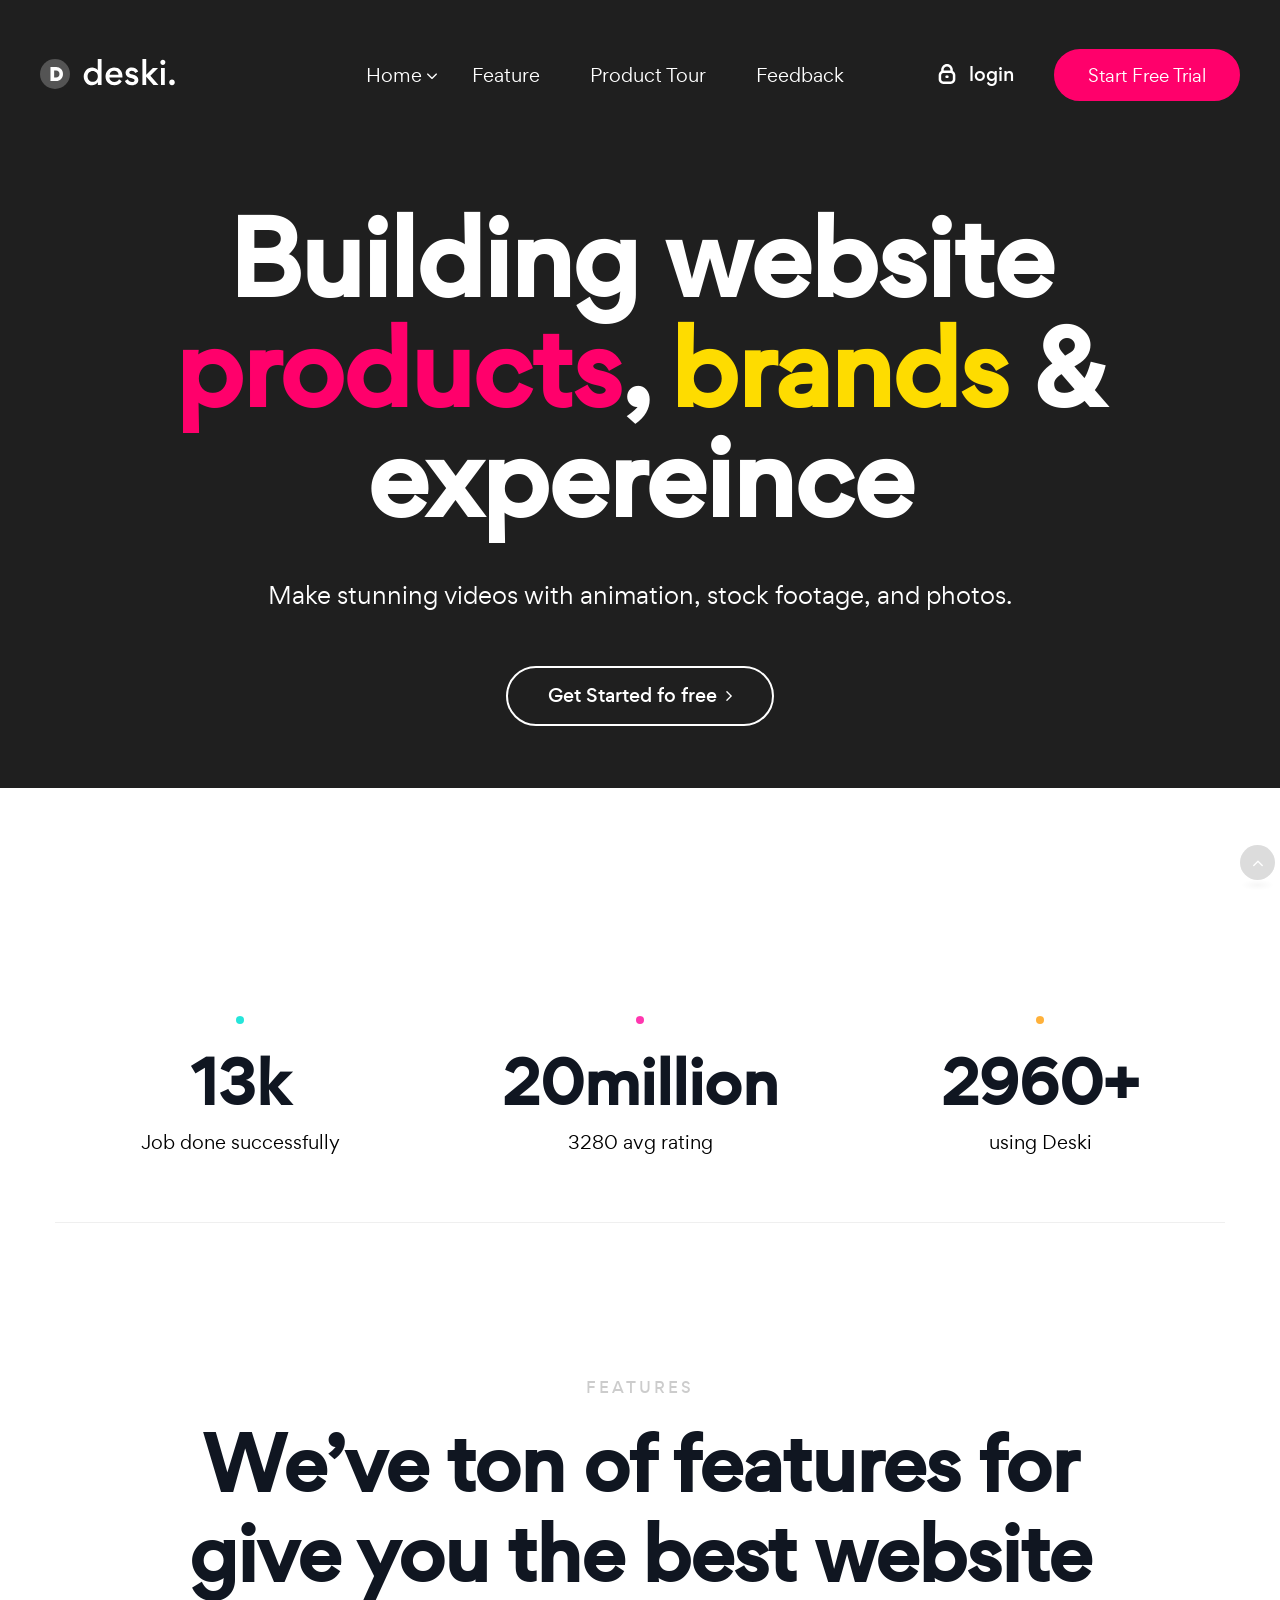
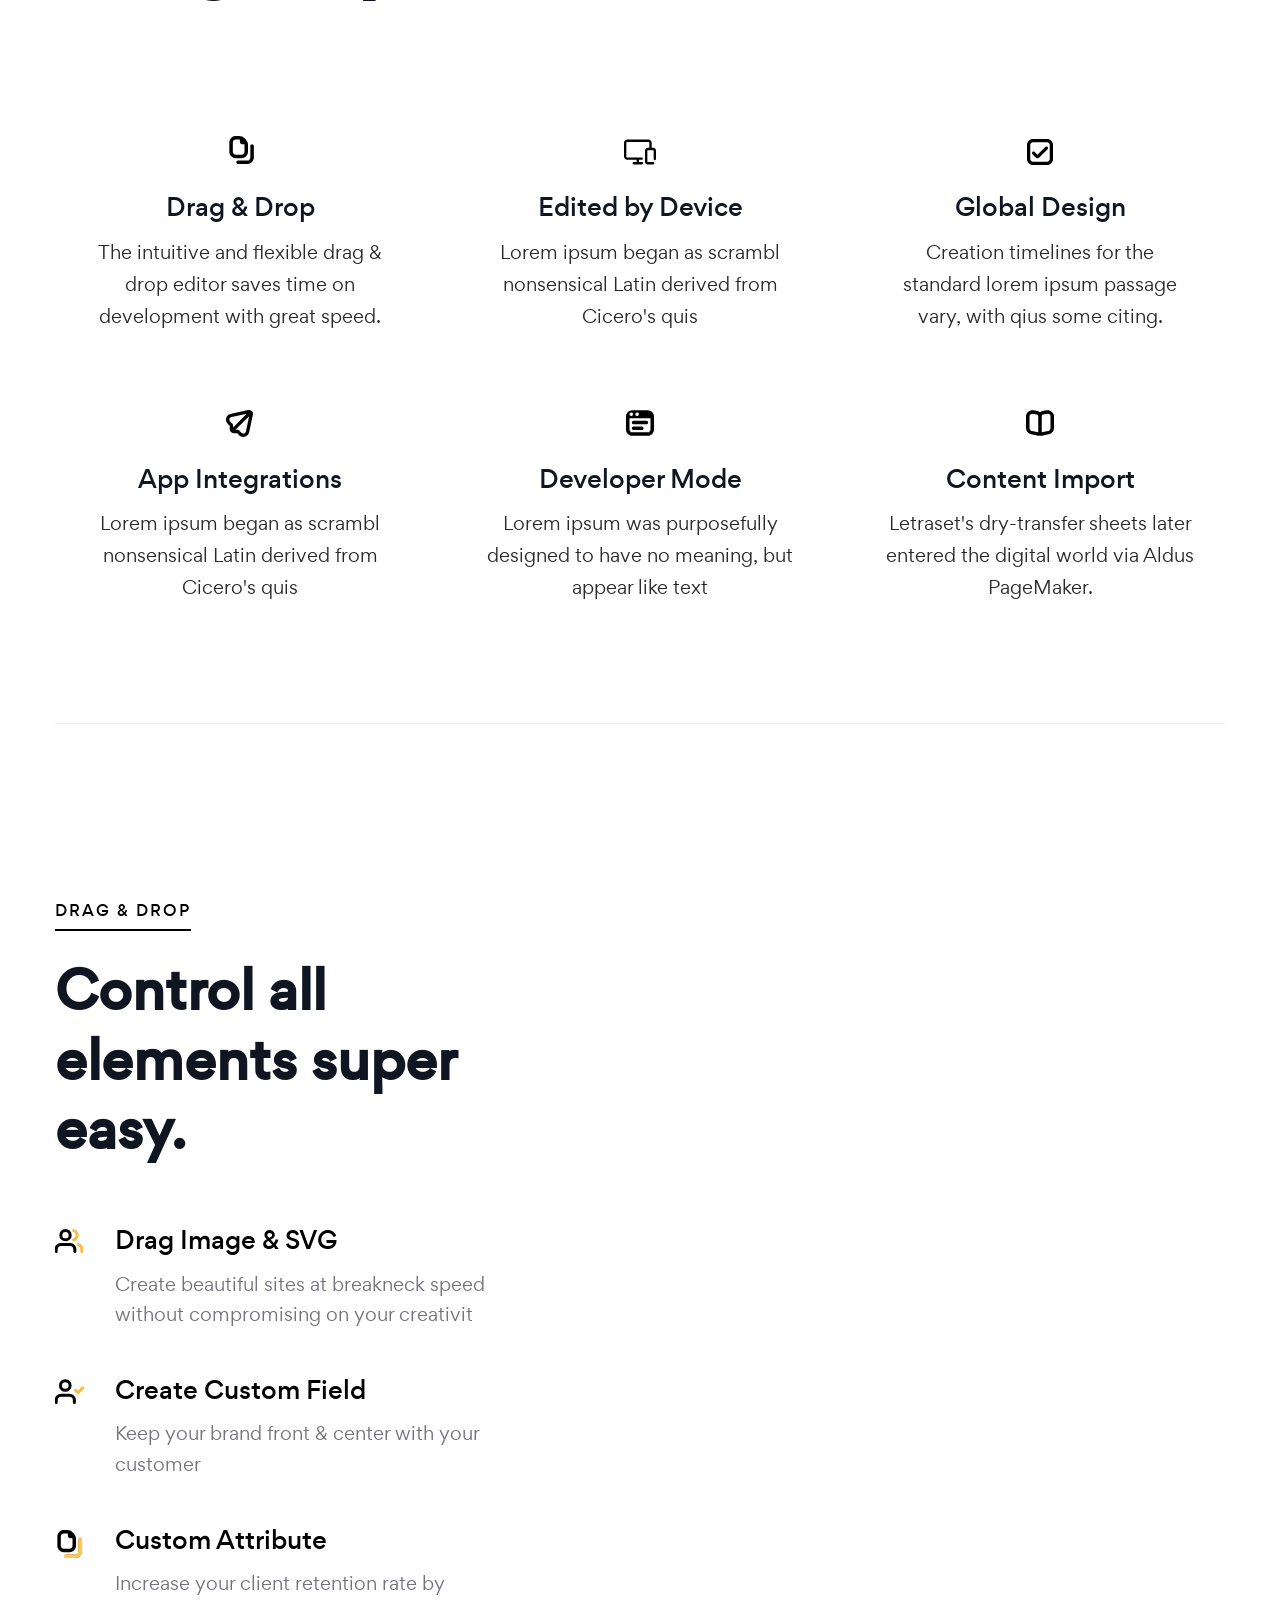
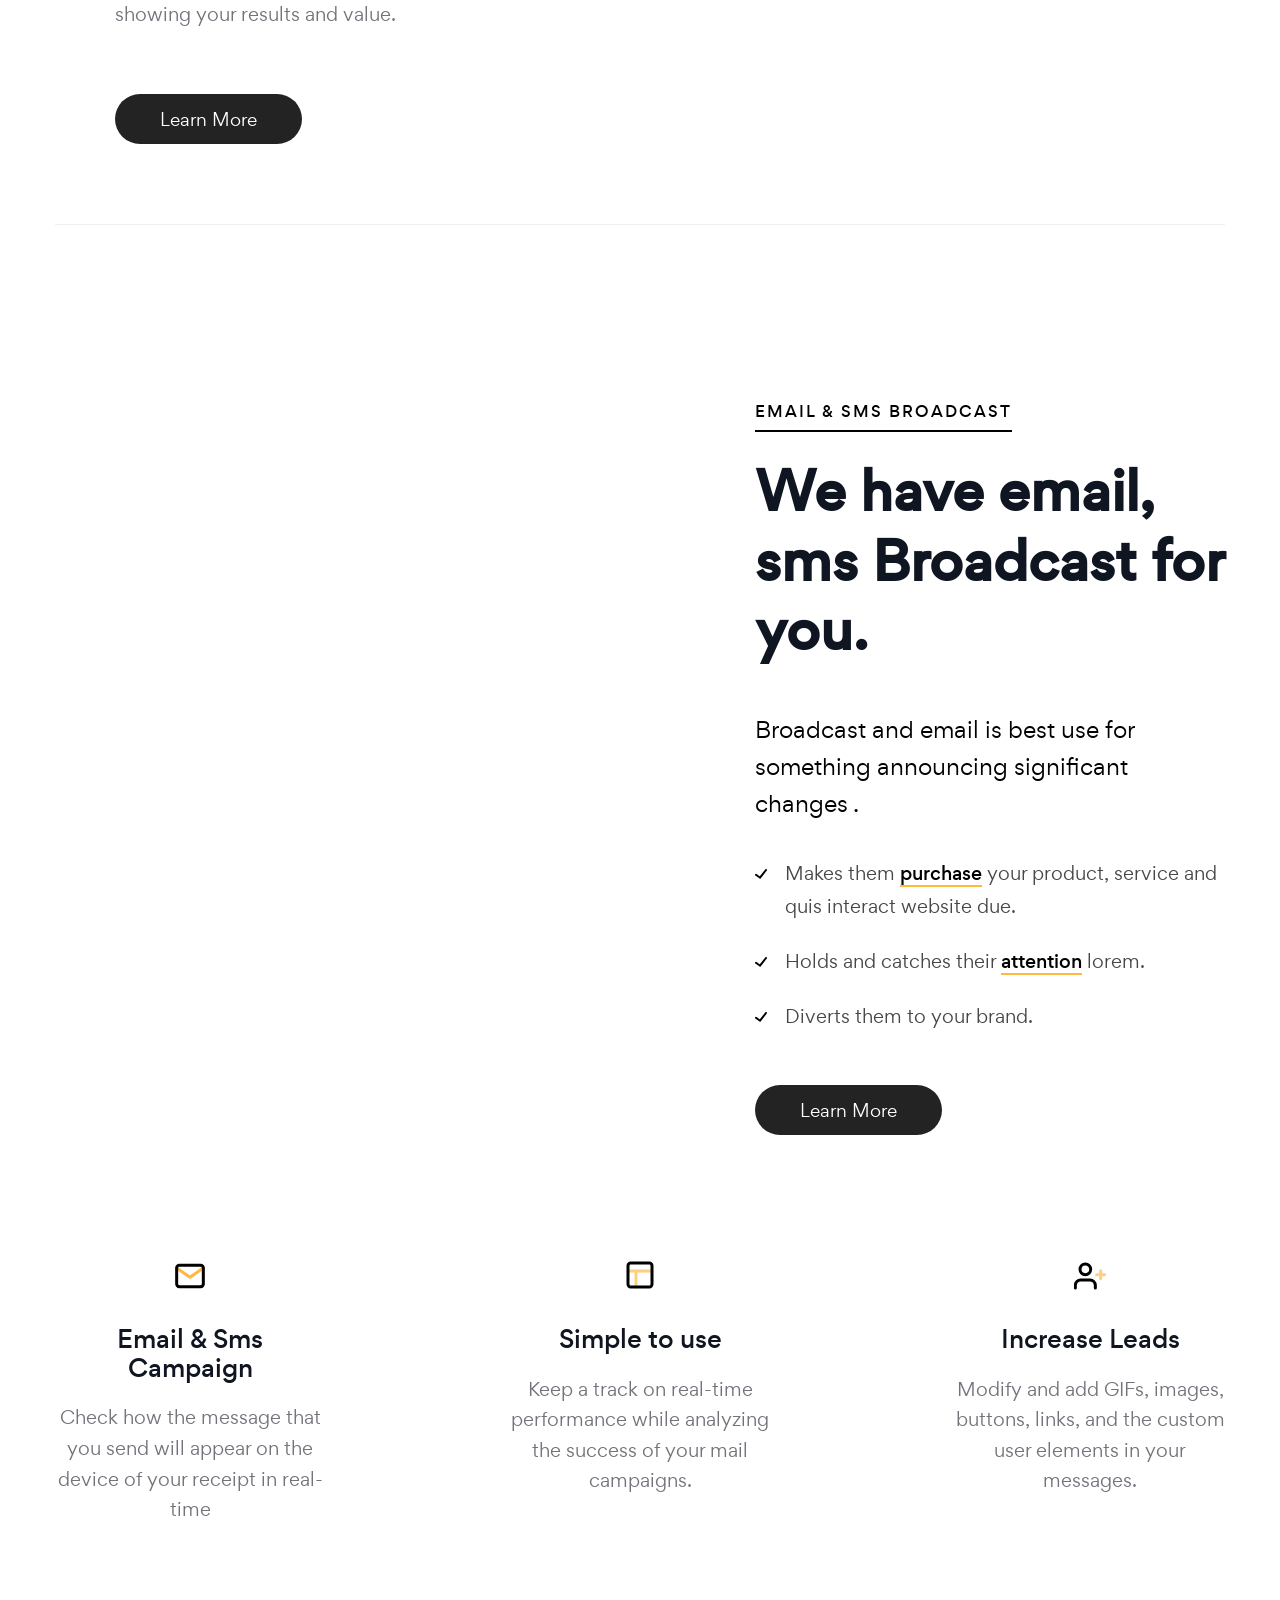
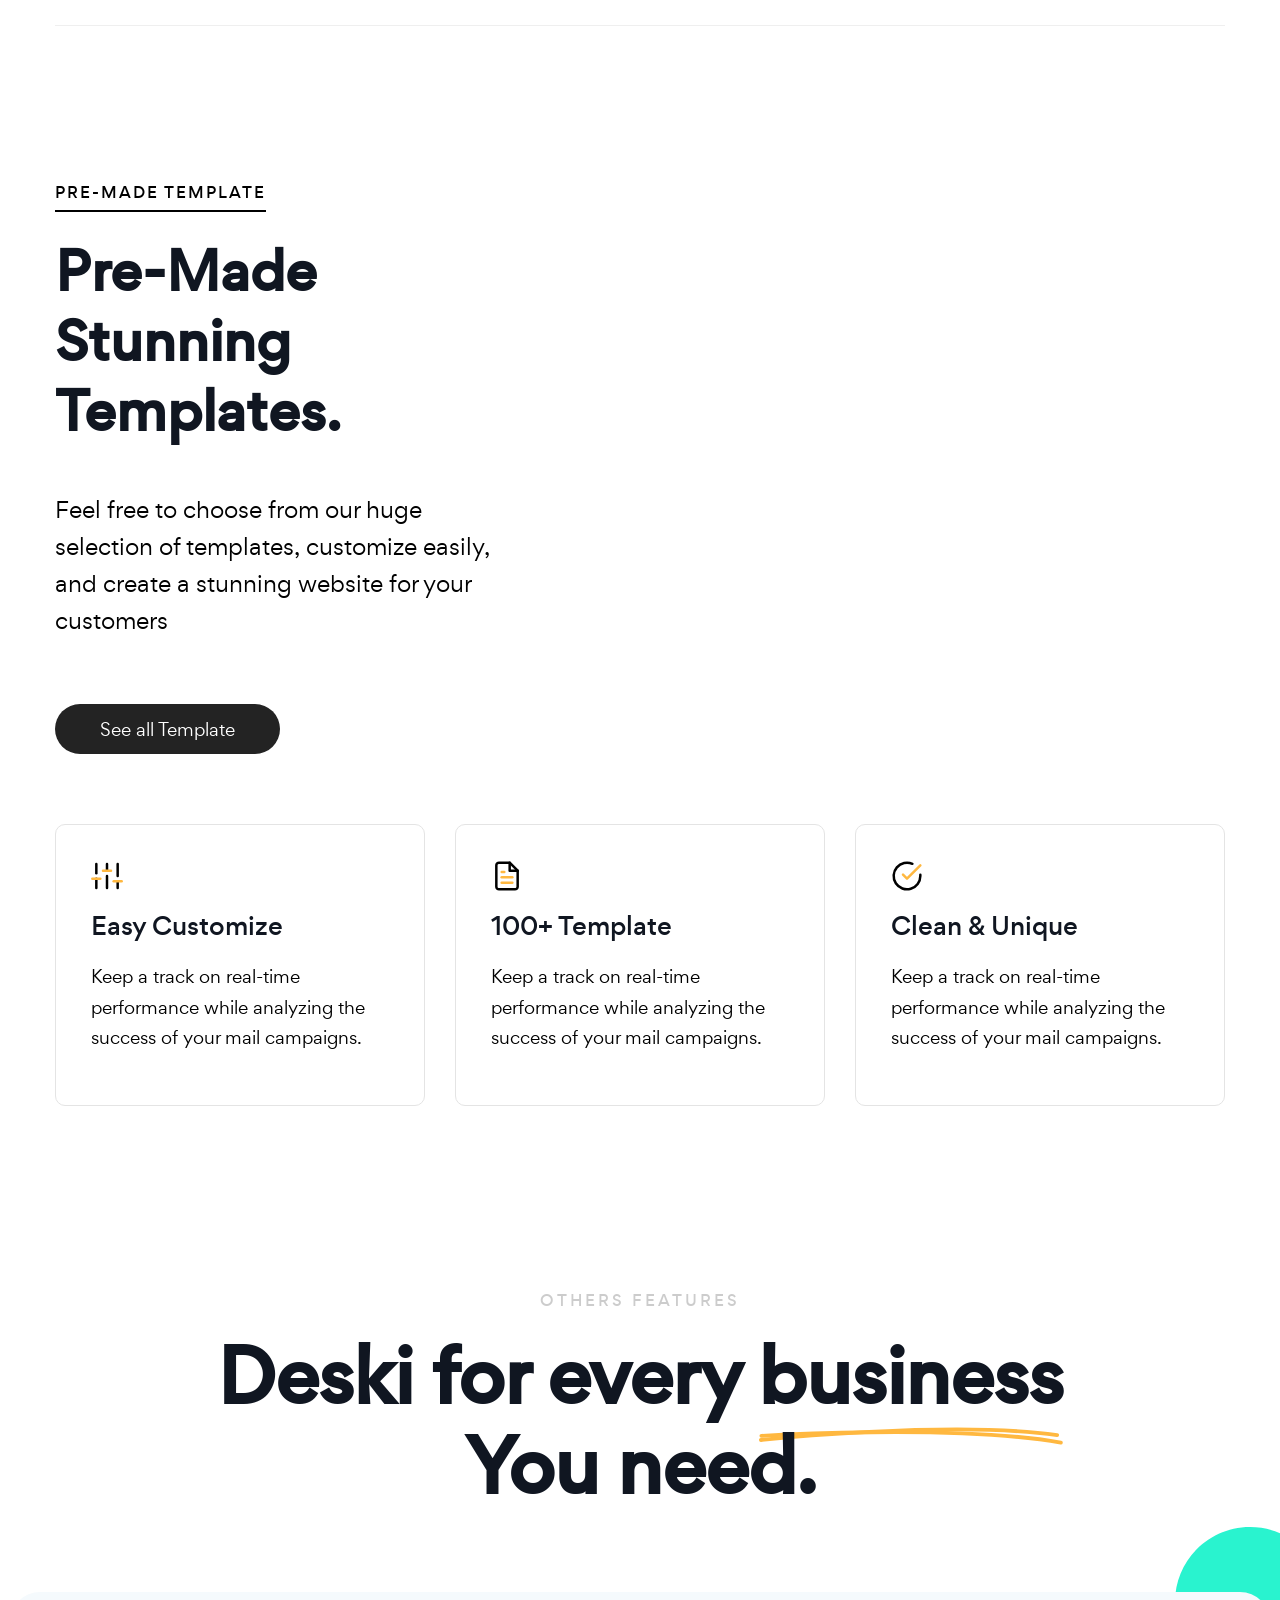
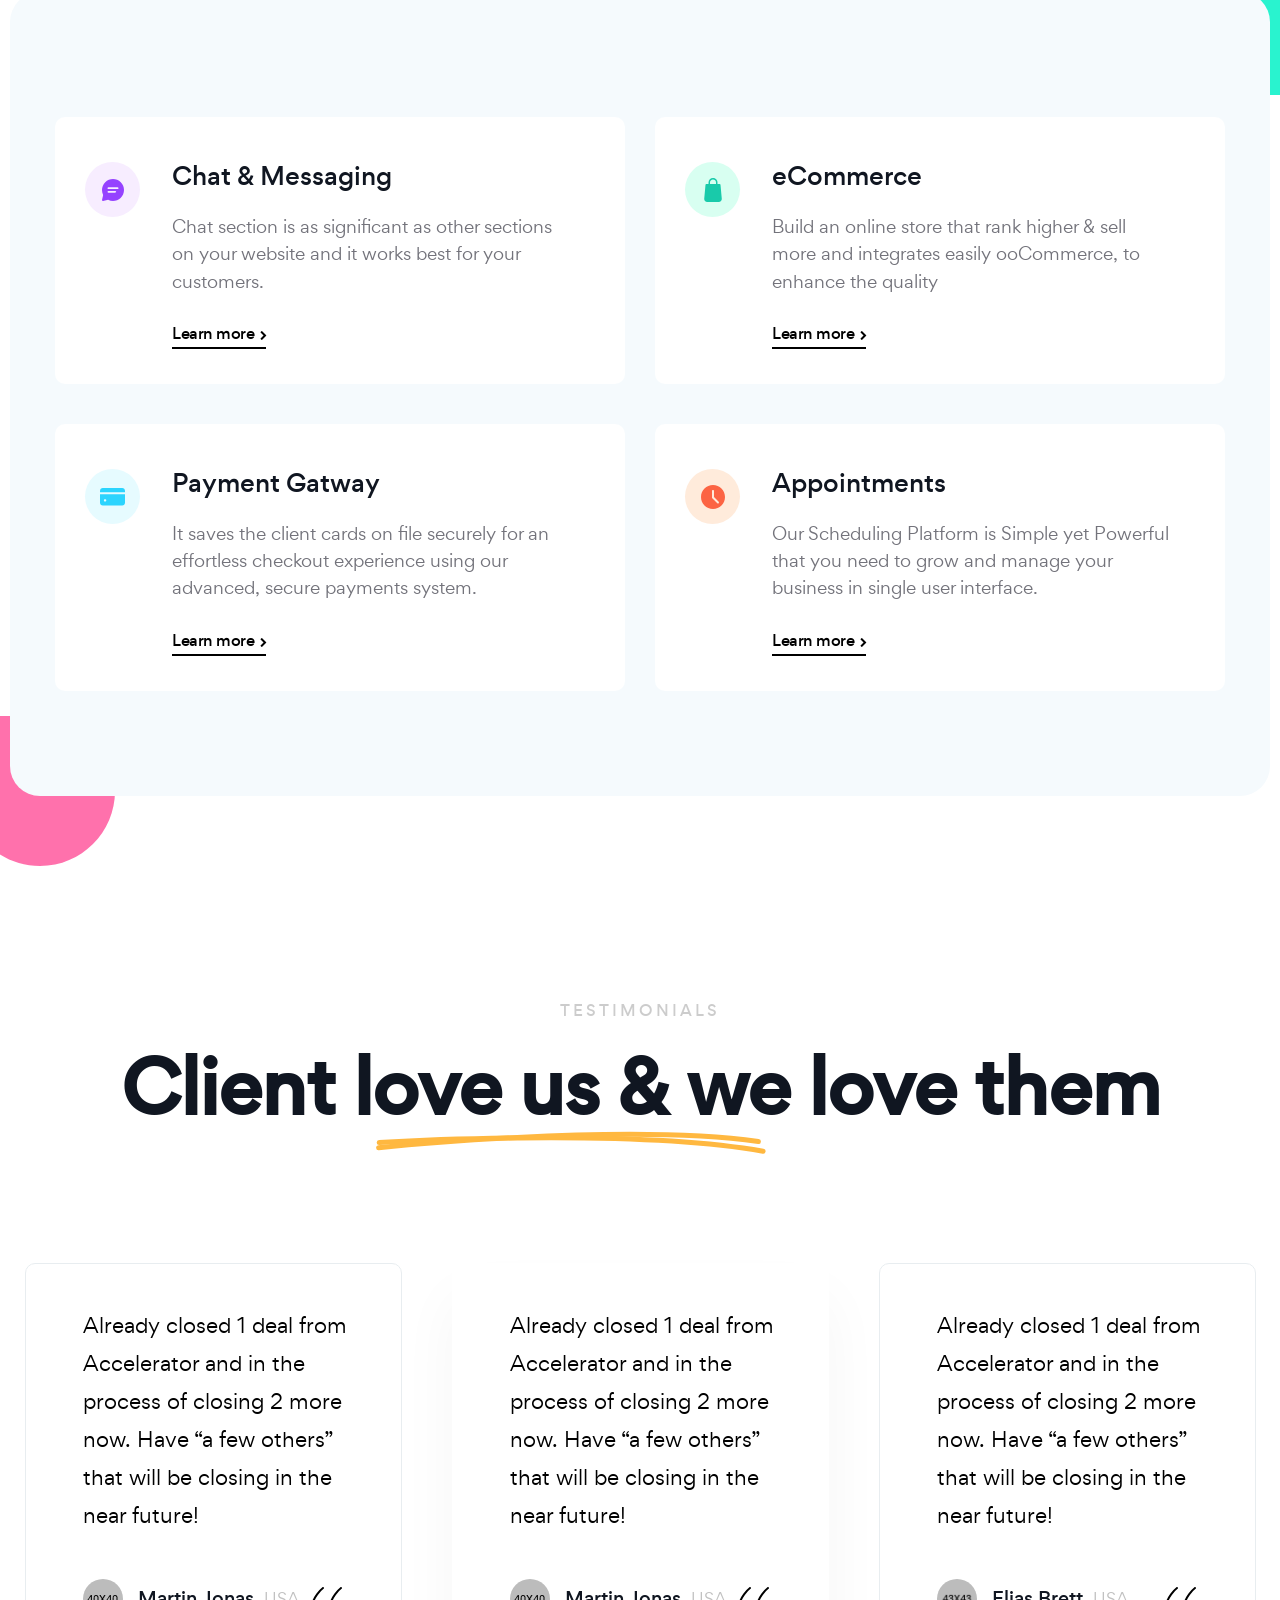
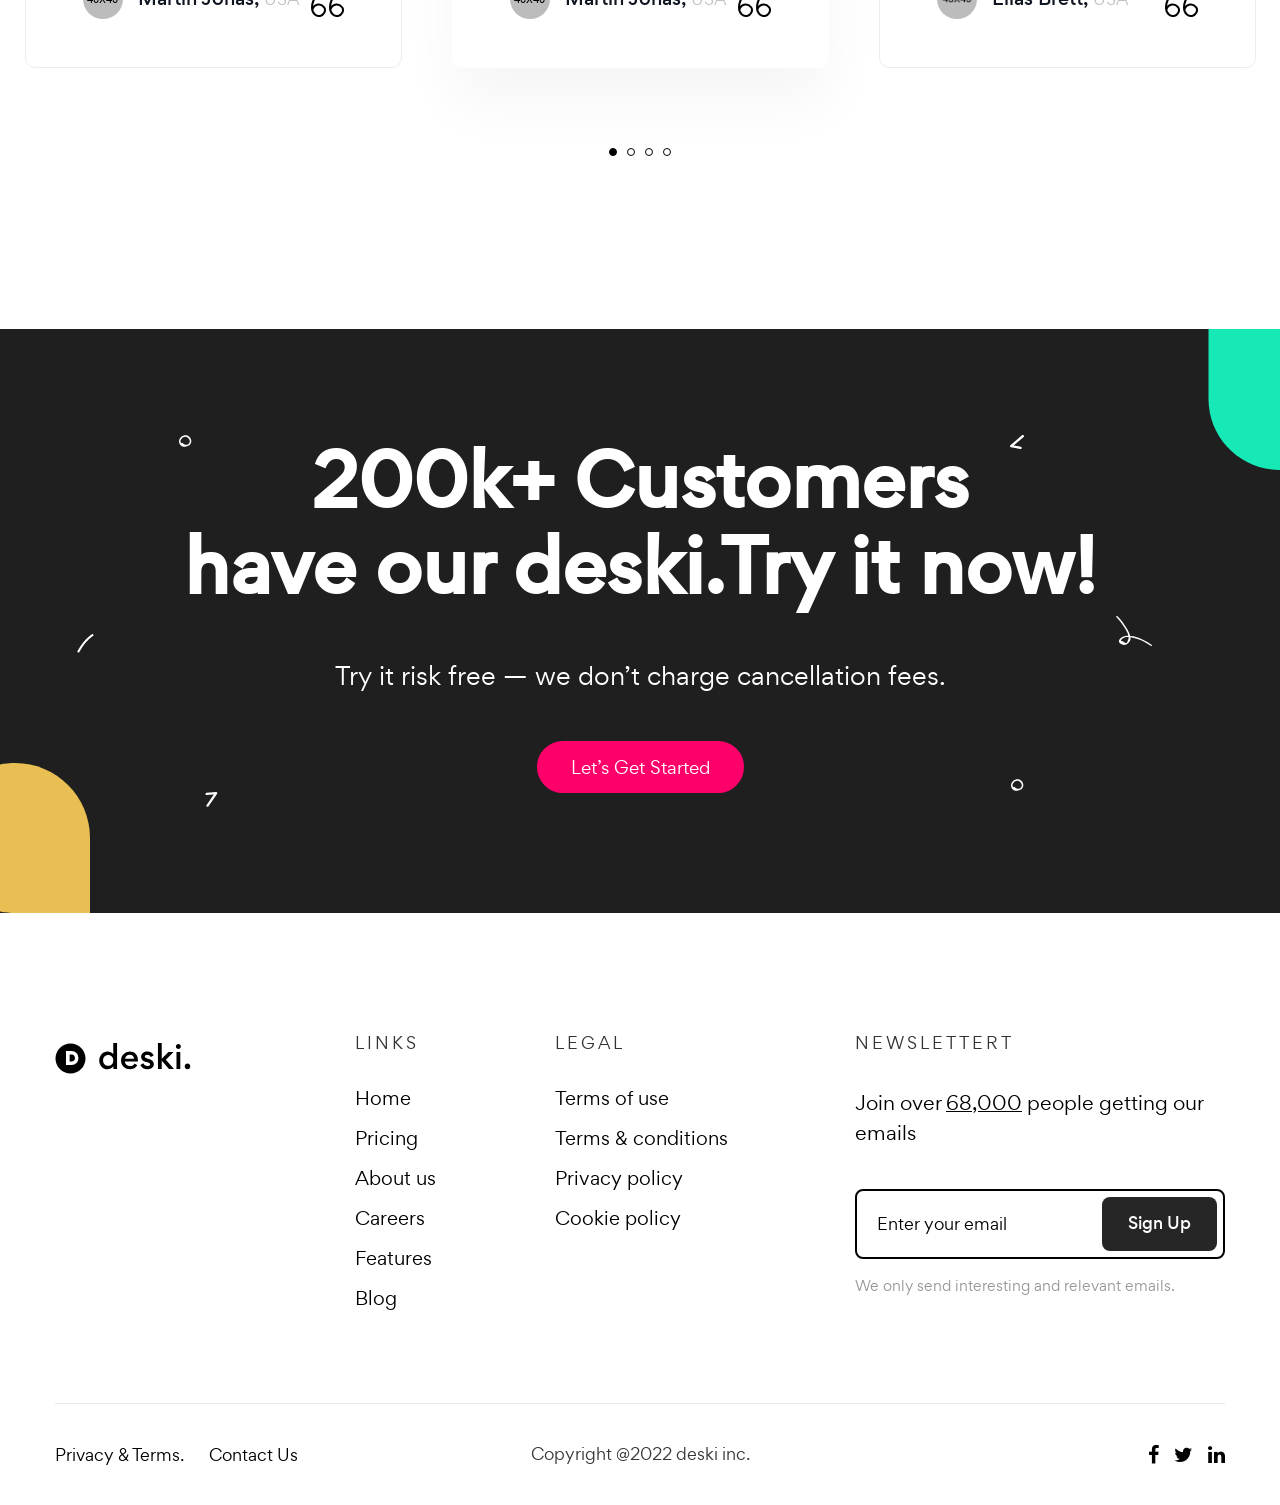
==== commit 83ac2bcd: "new website template" ====
--- a/index.html
+++ b/index.html
@@ -1,1685 +1,771 @@
 <!DOCTYPE html>
 <html lang="en">
-
-<head>
-	<meta charset="utf-8">
-	<title>Linoor - DIgital Agency HTML Template | Corporate Agency | Home 06 </title>
-	<!-- Stylesheets -->
-	<link rel="preconnect" href="https://fonts.gstatic.com">
-	<link
-		href="https://fonts.googleapis.com/css2?family=Rubik:ital,wght@0,300;0,400;0,500;0,600;0,700;1,400;1,500;1,600;1,700&family=Teko:wght@300;400;500;600;700&display=swap"
-		rel="stylesheet">
-
-	<!-- reey font -->
-	<link rel="stylesheet" href="css/reey-font.css">
-	<link href="css/bootstrap.min.css" rel="stylesheet">
-	<link href="css/fontawesome-all.css" rel="stylesheet">
-	<link href="css/owl.css" rel="stylesheet">
-	<link href="css/flaticon.css" rel="stylesheet">
-	<link href="css/linoor-icons-2.css" rel="stylesheet">
-	<link href="css/animate.css" rel="stylesheet">
-	<link href="css/jquery-ui.css" rel="stylesheet">
-	<link href="css/jquery.fancybox.min.css" rel="stylesheet">
-	<link href="css/hover.css" rel="stylesheet">
-	<link rel="stylesheet" href="css/jarallax.css">
-	<link rel="stylesheet" href="css/swiper.min.css">
-	<link href="css/custom-animate.css" rel="stylesheet">
-	<link href="css/style.css" rel="stylesheet">
-	<!-- rtl css -->
-	<link href="css/rtl.css" rel="stylesheet">
-	<!-- Responsive File -->
-	<link href="css/responsive.css" rel="stylesheet">
-
-	<!-- variable update -->
-	<link rel="stylesheet" href="css/variables/index-7.css">
-
-	<!-- Color css -->
-	<link rel="stylesheet" id="jssDefault" href="css/colors/color-11.css">
-
-	<link rel="shortcut icon" href="images/favicon.png" id="fav-shortcut" type="image/x-icon">
-	<link rel="icon" href="images/favicon.png" id="fav-icon" type="image/x-icon">
-
-	<!-- Responsive Settings -->
-	<meta http-equiv="X-UA-Compatible" content="IE=edge">
-	<meta name="viewport" content="width=device-width, initial-scale=1.0, maximum-scale=1.0, user-scalable=0">
-	<!--[if lt IE 9]><script src="https://cdnjs.cloudflare.com/ajax/libs/html5shiv/3.7.3/html5shiv.js"></script><![endif]-->
-	<!--[if lt IE 9]><script src="js/respond.js"></script><![endif]-->
-</head>
-
-<body>
-
-	<div class="page-wrapper">
-
-		<!-- style switcher -->
-		<div class="style-switcher">
-			<a href="#" id="switcher-toggler"><i class="fa fa-cog"></i></a>
-			<h3>Color Skins</h3>
-			<ul id="styleOptions" title="Switch Color">
-				<li>
-					<a href="" data-theme="color-default" class="color-default">
-
-					</a>
-				</li>
-				<li>
-					<a href="" data-theme="color-2" class="color-2">
-
-					</a>
-				</li>
-				<li>
-					<a href="" data-theme="color-3" class="color-3">
-
-					</a>
-				</li>
-				<li>
-					<a href="" data-theme="color-4" class="color-4">
-
-					</a>
-				</li>
-				<li>
-					<a href="" data-theme="color-5" class="color-5">
-
-					</a>
-				</li>
-				<li>
-					<a href="" data-theme="color-6" class="color-6">
-
-					</a>
-				</li>
-			</ul>
-			<div class="language-feature">
-				<button class="ltr-switcher" data-href="#googtrans(en|en)">LTR</button><!-- /.ltr-switcher -->
-				<button class="rtl-switcher" data-href="#googtrans(en|ar)">RTL</button><!-- /.rtl-switcher -->
-			</div><!-- /.language-feature -->
-			<div class="layout-feature">
-				<a href="#" class="dark-switcher">Dark</a>
-				<button class="boxed-switcher">Boxed</button><!-- /.ltr-switcher -->
-			</div><!-- /.language-feature -->
-		</div>
-		<!-- Preloader -->
-		<div class="preloader">
-			<div class="icon" style="background-image: url(images/update-01-10-2021/preloader-7.png);"></div>
-		</div>
-
-
-		<!--Mobile Menu-->
-		<div class="side-menu__block">
-
-
-			<div class="side-menu__block-overlay custom-cursor__overlay">
-				<div class="cursor"></div>
-				<div class="cursor-follower"></div>
-			</div><!-- /.side-menu__block-overlay -->
-			<div class="side-menu__block-inner ">
-				<div class="side-menu__top justify-content-end">
-
-					<a href="#" class="side-menu__toggler side-menu__close-btn"><img src="images/icons/close-1-1.png"
-							alt=""></a>
-				</div><!-- /.side-menu__top -->
-
-
-				<nav class="mobile-nav__container">
-					<!-- content is loading via js -->
-				</nav>
-				<div class="side-menu__sep"></div><!-- /.side-menu__sep -->
-				<div class="side-menu__content">
-					<p>Linoor is a premium Template for Digital Agencies, Start Ups, Small Business and a wide range of
-						other agencies.</p>
-					<p><a href="mailto:needhelp@linoor.com">needhelp@linoor.com</a> <br> <a href="tel:888-999-0000">888
-							999 0000</a></p>
-					<div class="side-menu__social">
-						<a href="#"><i class="fab fa-facebook-square"></i></a>
-						<a href="#"><i class="fab fa-twitter"></i></a>
-						<a href="#"><i class="fab fa-instagram"></i></a>
-						<a href="#"><i class="fab fa-pinterest-p"></i></a>
-					</div>
-				</div><!-- /.side-menu__content -->
-			</div><!-- /.side-menu__block-inner -->
-		</div><!-- /.side-menu__block -->
-
-		<!--Search Popup-->
-		<div class="search-popup">
-			<div class="search-popup__overlay custom-cursor__overlay">
-				<div class="cursor"></div>
-				<div class="cursor-follower"></div>
-			</div><!-- /.search-popup__overlay -->
-			<div class="search-popup__inner">
-				<form action="#" class="search-popup__form">
-					<input type="text" name="search" placeholder="Type here to Search....">
-					<button type="submit"><i class="fa fa-search"></i></button>
-				</form>
-			</div><!-- /.search-popup__inner -->
-		</div><!-- /.search-popup -->
-
-		<nav class="mainmenu-seven main-header">
-			<div class="auto-container">
-				<div class="nav-outer mainmenu-seven__inner ">
-					<div class="mainmenu-seven__left">
-						<a href="index-main.html">
-							<img src="images/update-01-10-2021/logo-7-dark.png" width="134"
-								alt="Linoor - DIgital Agency HTML Template | Corporate Agency | Home 06 ">
-						</a>
-
-
-					</div><!-- /.mainmenu-seven__left -->
-					<nav class="main-menu navbar-expand-md navbar-light">
-						<div class="collapse navbar-collapse show clearfix" id="navbarSupportedContent">
-							<ul class="navigation clearfix">
-								<li class="dropdown megamenu megamenu-clickable megamenu-clickable--toggler"><a
-										href="index-main.html">Home</a>
-									<ul>
+	<head>
+		<meta charset="UTF-8">
+		<meta name="keywords" content="Digital marketing agency, Digital marketing company, Digital marketing services, sass, software company">
+		<meta name="description" content="Deski is a creative saas and software html template designed for saas and software Agency websites.">
+      	<meta property="og:site_name" content="deski">
+      	<meta property="og:url" content="https://heloshape.com/">
+      	<meta property="og:type" content="website">
+      	<meta property="og:title" content="Deski: creative saas and software html template">
+		<meta name='og:image' content='images/assets/ogg.png'>
+		<!-- For IE -->
+		<meta http-equiv="X-UA-Compatible" content="IE=edge">
+		<!-- For Resposive Device -->
+		<meta name="viewport" content="width=device-width, initial-scale=1.0">
+		<!-- For Window Tab Color -->
+		<!-- Chrome, Firefox OS and Opera -->
+		<meta name="theme-color" content="#2a2a2a">
+		<!-- Windows Phone -->
+		<meta name="msapplication-navbutton-color" content="#2a2a2a">
+		<!-- iOS Safari -->
+		<meta name="apple-mobile-web-app-status-bar-style" content="#2a2a2a">
+		<title>Deski-Saas & Software HTML Template</title>
+		<!-- Favicon -->
+		<link rel="icon" type="image/png" sizes="56x56" href="images/fav-icon/icon.png">
+		<!-- Main style sheet -->
+		<link rel="stylesheet" type="text/css" href="css/style.css">
+		<!-- responsive style sheet -->
+		<link rel="stylesheet" type="text/css" href="css/responsive.css">
+
+		<!-- Fix Internet Explorer ______________________________________-->
+		<!--[if lt IE 9]>
+			<script src="http://html5shiv.googlecode.com/svn/trunk/html5.js"></script>
+			<script src="vendor/html5shiv.js"></script>
+			<script src="vendor/respond.js"></script>
+		<![endif]-->	
+	</head>
+
+	<body data-spy="scroll" data-target="#one-page-nav" data-offset="120">
+		<div class="main-page-wrapper p0 font-gordita">
+			<!-- ===================================================
+				Loading Transition
+			==================================================== -->
+			<section>
+				<div id="preloader">
+					<div id="ctn-preloader" class="ctn-preloader">
+						<div class="animation-preloader">
+							<div class="spinner"></div>
+							<div class="txt-loading">
+								<span data-text-preloader="D" class="letters-loading">
+									D
+								</span>
+								<span data-text-preloader="E" class="letters-loading">
+									E
+								</span>
+								<span data-text-preloader="S" class="letters-loading">
+									S
+								</span>
+								<span data-text-preloader="K" class="letters-loading">
+									K
+								</span>
+								<span data-text-preloader="I" class="letters-loading">
+									I
+								</span>
+							</div>
+						</div>	
+					</div>
+				</div>
+			</section>
+
+
+			<!-- 
+			=============================================
+				Theme Main Menu
+			============================================== 
+			-->
+			<div class="theme-main-menu sticky-menu theme-menu-seven bg-none">
+				<div class="d-flex align-items-center justify-content-between">
+					<div class="logo order-lg-1"><a href="index.html"><img src="images/logo/deski_09.svg" alt=""></a></div>
+
+					<div class="right-widget order-lg-3">
+						<ul  class="d-flex align-items-center">
+							<li>
+								<a href="login.html" class="signIn-action d-flex align-items-center">
+									<img src="images/icon/120.svg" alt="">
+									<span>login</span>
+								</a>
+							</li>
+							<li>
+								<a href="sign-up.html" class="theme-btn-twelve d-none d-lg-block">Start Free Trial</a>
+							</li>
+						</ul>
+					</div>
+
+					<nav id="mega-menu-holder" class="navbar navbar-expand-lg pl-xl-5 ml-xl-5 order-lg-2">
+						<div  class="nav-container">
+							<button class="navbar-toggler">
+						        <span></span>
+						    </button>
+						   <div class="navbar-collapse collapse" id="navbarSupportedContent">
+						   		<div class="d-lg-flex justify-content-between align-items-center">
+						   			<ul class="navbar-nav main-side-nav font-gordita" id="one-page-nav">
+						   				<li class="nav-item dropdown position-static">
+								            <a class="nav-link dropdown-toggle" href="#" data-toggle="dropdown">Home</a>
+								            <div class="dropdown-menu">
+								            	<ul class="mega-menu d-flex">
+									            	<li>
+										            	<a href="index-event.html" class="dropdown-item img-box">
+										            		<img src="images/menu/home01.png" alt="">
+										            		<span class="font-rubik">Event Organiser</span>
+										            	</a>
+										            </li>
+										            <li>
+										            	<a href="index-doc.html" class="dropdown-item img-box">
+										            		<img src="images/menu/home02.png" alt="">
+										            		<span class="font-rubik">Doc landing</span>
+										            	</a>
+										            </li>
+										            <li>
+										            	<a href="index.html" class="dropdown-item img-box">
+										            		<img src="images/menu/home03.png" alt="">
+										            		<span class="font-rubik">Project Management</span>
+										            	</a>
+										            </li>
+										            <li>
+										            	<a href="index-customer-support.html" class="dropdown-item img-box">
+										            		<img src="images/menu/home04.png" alt="">
+										            		<span class="font-rubik">Customer Support</span>
+										            	</a>
+										            </li>
+										            <li>
+										            	<a href="index(product-landing).html" class="dropdown-item img-box">
+										            		<img src="images/menu/home05.png" alt="">
+										            		<span class="font-rubik">Product landing</span>
+										            	</a>
+										        	</li>
+										        	<li>
+										            	<a href="index(product-landing-dark).html" class="dropdown-item img-box">
+										            		<img src="images/menu/home06.png" alt="">
+										            		<span class="font-rubik">Product landing Dark</span>
+										            	</a>
+										        	</li>
+										        	<li>
+										            	<a href="index(note-taking).html" class="dropdown-item img-box">
+										            		<img src="images/menu/home07.png" alt="">
+										            		<span class="font-rubik">Note Taking App landing</span>
+										            	</a>
+										        	</li>
+										        	<li>
+										            	<a href="index(video-editor).html" class="dropdown-item img-box">
+										            		<img src="images/menu/home08.png" alt="">
+										            		<span class="font-rubik">Video Editor Landing</span>
+										            	</a>
+										        	</li>
+										        	<li>
+										            	<a href="index(appointment-scheduling).html" class="dropdown-item img-box">
+										            		<img src="images/menu/home10.png" alt="">
+										            		<span class="font-rubik">Appointment Scheduling</span>
+										            	</a>
+										        	</li>
+										        	<li>
+										            	<a href="index(mobile-appV1).html" class="dropdown-item img-box">
+										            		<img src="images/menu/home11.png" alt="">
+										            		<span class="font-rubik">Mobile App Landing</span>
+										            	</a>
+										        	</li>
+										        	<li>
+										            	<a href="index(doc-signature).html" class="dropdown-item img-box">
+										            		<img src="images/menu/home12.png" alt="">
+										            		<span class="font-rubik">Doc Signature Landing</span>
+										            	</a>
+										        	</li>
+										        	<li>
+										            	<a href="index(webiste-builder).html" class="dropdown-item img-box">
+										            		<img src="images/menu/home13.png" alt="">
+										            		<span class="font-rubik">Website Builder</span>
+										            	</a>
+										        	</li>
+										        	<li>
+										            	<a href="index(form-survey).html" class="dropdown-item img-box">
+										            		<img src="images/menu/home14.png" alt="">
+										            		<span class="font-rubik">Form & Survey</span>
+										            	</a>
+										        	</li>
+										        	<li>
+										            	<a href="index(vr).html" class="dropdown-item img-box">
+										            		<img src="images/menu/home16.png" alt="">
+										            		<span class="font-rubik">VR Landing</span>
+										            	</a>
+										        	</li>
+										        	<li>
+										            	<a href="coming-soon-v1.html" class="dropdown-item img-box">
+										            		<img src="images/menu/home09.png" alt="">
+										            		<span class="font-rubik">Coming Soon</span>
+										            	</a>
+										        	</li>
+										        	<li>
+										            	<div class="img-box">
+										            		<img src="images/menu/home15.png" alt="">
+										            		<div class="hover d-flex align-items-center justify-content-center"><div class="font-rubik">Coming Soon</div></div>
+										            	</div>
+										            	<span class="font-rubik">E-commerce</span>
+										        	</li>
+									            </ul> 
+								            </div> <!-- /.dropdown-menu -->
+								        </li>
+						   				<li class="nav-item">
+						   					<a href="#feature" class="nav-link">Feature</a>
+						   				</li>
+						   				<li class="nav-item">
+						   					<a href="#p-tour" class="nav-link">Product Tour</a>
+						   				</li>
+						   				<li class="nav-item">
+						   					<a href="#feedback" class="nav-link">Feedback</a>
+						   				</li>
+								   </ul>
+						   		</div>
+						   	</div>
+						</div> 
+					</nav>
+				</div>
+			</div> <!-- /.theme-main-menu -->
+
+
+			
+			<!-- 
+			=============================================
+				Theme Hero Banner
+			============================================== 
+			-->
+			<div class="hero-banner-twelve lg-container" id="home">
+				<div class="container">
+					<div class="row">
+						<div class="col-xl-11 col-lg-12 col-md-10 m-auto text-center">
+							<h1 class="hero-heading font-gordita">Building website <span style="color:#FF006B;">products</span>, <span style="color:#FEDC00;">brands</span> & expereince</h1>
+							<p class="hero-sub-heading">Make stunning videos with animation, stock footage, and photos.</p>
+							<a href="#" class="get-start-btn">Get Started fo free <i class="fa fa-angle-right ml-1" aria-hidden="true"></i></a>
+						</div>
+					</div>
+
+					<div class="screen-holder">
+						<img src="https://html.creativegigstf.com/deski/deski/images/assets/screen_32.png" alt="" class="img-meta">
+						<img src="https://html.creativegigstf.com/deski/deski/images/assets/screen_33.png" alt="" class="shapes screen-one">
+						<img src="https://html.creativegigstf.com/deski/deski/images/assets/screen_34.png" alt="" class="shapes screen-two">
+						<img src="https://html.creativegigstf.com/deski/deski/images/shape/230.svg" alt="" class="shapes shape-one">
+						<img src="https://html.creativegigstf.com/deski/deski/images/shape/231.svg" alt="" class="shapes shape-two">
+					</div> <!-- /.screen-holder -->
+				</div>
+				<img src="https://html.creativegigstf.com/deski/deski/images/shape/232.svg" alt="" class="shapes shape-three">
+				<img src="https://html.creativegigstf.com/deski/deski/images/shape/233.svg" alt="" class="shapes shape-four">
+				<img src="https://html.creativegigstf.com/deski/deski/images/shape/234.svg" alt="" class="shapes shape-five">
+				<img src="https://html.creativegigstf.com/deski/deski/images/shape/235.svg" alt="" class="shapes shape-six">
+				<img src="https://html.creativegigstf.com/deski/deski/images/shape/236.svg" alt="" class="shapes shape-seven">
+				<img src="https://html.creativegigstf.com/deski/deski/images/shape/232.svg" alt="" class="shapes shape-eight">
+			</div> <!-- /.hero-banner-twelve -->
+
+			
+
+			<!-- 
+			=============================================
+				Counter Style Three
+			============================================== 
+			-->
+			<div class="counter-style-three lg-container mt-130">
+				<div class="container">
+					<div class="bottom-border">
+						<div class="row">
+							<div class="col-lg-4">
+								<div class="counter-box-five text-center mb-65" data-aos="fade-up">
+									<div class="dot" style="background:#25E5DA;"></div>
+									<h2 class="number font-gordita"><span class="timer" data-from="0" data-to="13" data-speed="1500" data-refresh-interval="5">13</span>k</h2>
+									<p>Job done successfully</p>
+								</div> <!-- /.counter-box-five -->
+							</div>
+							<div class="col-lg-4">
+								<div class="counter-box-five text-center mb-65" data-aos="fade-up" data-aos-delay="100">
+									<div class="dot" style="background:#FF36AF;"></div>
+									<h2 class="number font-gordita"><span class="timer" data-from="0" data-to="20" data-speed="1500" data-refresh-interval="5">20</span>million</h2>
+									<p>3280 avg rating</p>
+								</div> <!-- /.counter-box-five -->
+							</div>
+							<div class="col-lg-4">
+								<div class="counter-box-five text-center mb-65" data-aos="fade-up" data-aos-delay="150">
+									<div class="dot" style="background:#FFB13A;"></div>
+									<h2 class="number font-gordita"><span class="timer" data-from="0" data-to="3000" data-speed="1500" data-refresh-interval="5">3000</span>+</h2>
+									<p>using Deski</p>
+								</div> <!-- /.counter-box-five -->
+							</div>
+						</div>
+					</div>
+				</div>
+			</div> <!-- /.counter-style-three -->
+			
+
+
+			
+			<!--
+			=====================================================
+				Fancy Feature Seventeen
+			=====================================================
+			-->
+			<div class="fancy-feature-seventeen lg-container mt-150 md-mt-90" id="feature">
+				<div class="container">
+					<div class="row">
+						<div class="col-lg-10 m-auto">
+							<div class="title-style-thirteen text-center mb-130 md-mb-90">
+								<div class="upper-title">Features</div>
+								<h2> We’ve ton of features for give you
+									<span>the best website<img src="https://html.creativegigstf.com/deski/deski/images/shape/line-shape-14.svg" alt=""></span>
+								</h2>
+							</div>
+						</div>
+					</div>
+				</div>
+				<div class="container">
+					<div class="bottom-border pb-50">
+						<div class="row">
+							<div class="col-lg-4 col-sm-6" data-aos="fade-up" data-aos-duration="1200">
+								<div class="block-meta">
+									<div class="icon d-flex align-items-end"><img src="images/icon/94.svg" alt=""></div>
+									<h4>Drag & Drop</h4>
+									<p>The intuitive and flexible drag & drop editor saves time on development with great speed.</p>
+								</div> <!-- /.block-meta -->
+							</div>
+							<div class="col-lg-4 col-sm-6" data-aos="fade-up" data-aos-duration="1200" data-aos-delay="100">
+								<div class="block-meta">
+									<div class="icon d-flex align-items-end"><img src="images/icon/95.svg" alt=""></div>
+									<h4>Edited by Device</h4>
+									<p>Lorem ipsum began as scrambl nonsensical Latin derived from Cicero's quis</p>
+								</div> <!-- /.block-meta -->
+							</div>
+							<div class="col-lg-4 col-sm-6" data-aos="fade-up" data-aos-duration="1200" data-aos-delay="200">
+								<div class="block-meta">
+									<div class="icon d-flex align-items-end"><img src="images/icon/96.svg" alt=""></div>
+									<h4>Global Design</h4>
+									<p>Creation timelines for the standard lorem ipsum passage vary, with qius some citing.</p>
+								</div> <!-- /.block-meta -->
+							</div>
+							<div class="col-lg-4 col-sm-6" data-aos="fade-up" data-aos-duration="1200">
+								<div class="block-meta">
+									<div class="icon d-flex align-items-end"><img src="images/icon/97.svg" alt=""></div>
+									<h4>App Integrations</h4>
+									<p>Lorem ipsum began as scrambl nonsensical Latin derived from Cicero's quis</p>
+								</div> <!-- /.block-meta -->
+							</div>
+							<div class="col-lg-4 col-sm-6" data-aos="fade-up" data-aos-duration="1200" data-aos-delay="100">
+								<div class="block-meta">
+									<div class="icon d-flex align-items-end"><img src="images/icon/98.svg" alt=""></div>
+									<h4>Developer Mode</h4>
+									<p>Lorem ipsum was purposefully designed to have no meaning, but appear like text</p>
+								</div> <!-- /.block-meta -->
+							</div>
+							<div class="col-lg-4 col-sm-6" data-aos="fade-up" data-aos-duration="1200" data-aos-delay="200">
+								<div class="block-meta">
+									<div class="icon d-flex align-items-end"><img src="images/icon/99.svg" alt=""></div>
+									<h4>Content Import</h4>
+									<p>Letraset's dry-transfer sheets later entered the digital world via Aldus PageMaker.</p>
+								</div> <!-- /.block-meta -->
+							</div>
+						</div>
+					</div>
+				</div>
+			</div> <!-- /.fancy-feature-seventeen -->
+
+
+
+			<!-- 
+			=============================================
+				Fancy Feature Twenty Nine
+			============================================== 
+			-->
+			<div class="fancy-feature-twentyNine lg-container mt-150 pt-20 md-mt-70" id="p-tour">
+				<div class="container">
+					<div class="block-style-thirty bottom-border pb-80 mb-170 md-pb-40 md-mb-90">
+						<div class="row">
+							<div class="col-xl-5 col-lg-6">
+								<div class="text-block md-pb-60">
+									<div class="feature">DRAG & DROP</div>
+									<div class="title-style-nine mb-60 md-mb-40">
+										<h2>Control all elements super easy.</h2>
+									</div>
+									<ul class="feature-list-one">
 										<li>
-											<section class="home-showcase">
-												<span class="home-showcase__toggler megamenu-clickable--toggler">
-													<a href="#" class="linoor-icon-two-close"></a>
-												</span><!-- /.home-showcase__toggler -->
-												<div class="auto-container">
-													<div class="home-showcase__inner">
-
-														<h3 class="home-showcase__top-title">Pre-Built Demos
-														</h3>
-
-														<div class="row">
-
-															<div class="col-lg-3">
-																<div class="home-showcase__item">
-																	<div class="home-showcase__image-box">
-																		<div class="home-showcase__image">
-																			<img src="images/update-18-05-2022/home-showcase/home-showcase-1-1.jpg"
-																				alt="">
-																			<div class="home-showcase__buttons">
-																				<a href="index-9.html"
-																					class="theme-btn btn-style-one home-showcase__buttons__item">
-																					<i class="btn-curve"></i>
-																					<span class="btn-title">View
-																						Page</span>
-																				</a>
-																			</div>
-																			<!-- /.home-showcase__buttons -->
-																		</div><!-- /.home-showcase__image -->
-																	</div><!-- /.home-showcase__image box -->
-																	<h3 class="home-showcase__title">photography
-																	</h3><!-- /.home-showcase__title -->
-																</div><!-- /.home-showcase__item -->
-															</div><!-- /.col-lg-3 -->
-
-															<div class="col-lg-3">
-																<div class="home-showcase__item">
-																	<div class="home-showcase__image-box">
-																		<div class="home-showcase__image">
-																			<img src="images/update-18-05-2022/home-showcase/home-showcase-1-2.jpg"
-																				alt="">
-																			<div class="home-showcase__buttons">
-																				<a href="index-10.html"
-																					class="theme-btn btn-style-one home-showcase__buttons__item">
-																					<i class="btn-curve"></i>
-																					<span class="btn-title">View
-																						Page</span>
-																				</a>
-																			</div>
-																			<!-- /.home-showcase__buttons -->
-																		</div><!-- /.home-showcase__image -->
-																	</div><!-- /.home-showcase__image box -->
-																	<h3 class="home-showcase__title">design
-																	</h3><!-- /.home-showcase__title -->
-																</div><!-- /.home-showcase__item -->
-															</div><!-- /.col-lg-3 -->
-
-															<div class="col-lg-3">
-																<div class="home-showcase__item">
-																	<div class="home-showcase__image-box">
-																		<div class="home-showcase__image">
-																			<img src="images/update-18-05-2022/home-showcase/home-showcase-1-3.jpg"
-																				alt="">
-																			<div class="home-showcase__buttons">
-																				<a href="index-11.html"
-																					class="theme-btn btn-style-one home-showcase__buttons__item">
-																					<i class="btn-curve"></i>
-																					<span class="btn-title">View
-																						Page</span>
-																				</a>
-																			</div>
-																			<!-- /.home-showcase__buttons -->
-																		</div><!-- /.home-showcase__image -->
-																	</div><!-- /.home-showcase__image box -->
-																	<h3 class="home-showcase__title">Profile
-																	</h3><!-- /.home-showcase__title -->
-																</div><!-- /.home-showcase__item -->
-															</div><!-- /.col-lg-3 -->
-
-															<div class="col-lg-3">
-																<div class="home-showcase__item">
-																	<div class="home-showcase__image-box">
-																		<div class="home-showcase__image">
-																			<img src="images/update-18-05-2022/home-showcase/home-showcase-1-4.jpg"
-																				alt="">
-																			<div class="home-showcase__buttons">
-																				<a href="index-6.html"
-																					class="theme-btn btn-style-one home-showcase__buttons__item">
-																					<i class="btn-curve"></i>
-																					<span class="btn-title">Multi
-																						Page</span>
-																				</a>
-
-																				<a href="index-6-one-page.html"
-																					class="theme-btn btn-style-one home-showcase__buttons__item">
-																					<i class="btn-curve"></i>
-																					<span class="btn-title">One
-																						Page</span>
-																				</a>
-																			</div>
-																			<!-- /.home-showcase__buttons -->
-																		</div><!-- /.home-showcase__image -->
-																	</div><!-- /.home-showcase__image box -->
-																	<h3 class="home-showcase__title">Corporate
-																	</h3><!-- /.home-showcase__title -->
-																</div><!-- /.home-showcase__item -->
-															</div><!-- /.col-lg-3 -->
-
-															<div class="col-lg-3">
-																<div class="home-showcase__item">
-																	<div class="home-showcase__image-box">
-																		<div class="home-showcase__image">
-																			<img src="images/update-18-05-2022/home-showcase/home-showcase-1-5.jpg"
-																				alt="">
-																			<div class="home-showcase__buttons">
-																				<a href="index-7.html"
-																					class="theme-btn btn-style-one home-showcase__buttons__item">
-																					<i class="btn-curve"></i>
-																					<span class="btn-title">Multi
-																						Page</span>
-																				</a>
-
-																				<a href="index-7-one-page.html"
-																					class="theme-btn btn-style-one home-showcase__buttons__item">
-																					<i class="btn-curve"></i>
-																					<span class="btn-title">One
-																						Page</span>
-																				</a>
-																			</div>
-																			<!-- /.home-showcase__buttons -->
-																		</div><!-- /.home-showcase__image -->
-																	</div><!-- /.home-showcase__image box -->
-																	<h3 class="home-showcase__title">Seo
-																	</h3><!-- /.home-showcase__title -->
-																</div><!-- /.home-showcase__item -->
-															</div><!-- /.col-lg-3 -->
-
-															<div class="col-lg-3">
-																<div class="home-showcase__item">
-																	<div class="home-showcase__image-box">
-																		<div class="home-showcase__image">
-																			<img src="images/update-18-05-2022/home-showcase/home-showcase-1-6.jpg"
-																				alt="">
-																			<div class="home-showcase__buttons">
-																				<a href="index-8.html"
-																					class="theme-btn btn-style-one home-showcase__buttons__item">
-																					<i class="btn-curve"></i>
-																					<span class="btn-title">Multi
-																						Page</span>
-																				</a>
-
-																				<a href="index-8-one-page.html"
-																					class="theme-btn btn-style-one home-showcase__buttons__item">
-																					<i class="btn-curve"></i>
-																					<span class="btn-title">One
-																						Page</span>
-																				</a>
-																			</div>
-																			<!-- /.home-showcase__buttons -->
-																		</div><!-- /.home-showcase__image -->
-																	</div><!-- /.home-showcase__image box -->
-																	<h3 class="home-showcase__title">Consulting
-																	</h3><!-- /.home-showcase__title -->
-																</div><!-- /.home-showcase__item -->
-															</div><!-- /.col-lg-3 -->
-
-															<div class="col-lg-3">
-																<div class="home-showcase__item">
-																	<div class="home-showcase__image-box">
-																		<div class="home-showcase__image">
-																			<img src="images/update-18-05-2022/home-showcase/home-showcase-1-7.jpg"
-																				alt="">
-																			<div class="home-showcase__buttons">
-																				<a href="index-4.html"
-																					class="theme-btn btn-style-one home-showcase__buttons__item">
-																					<i class="btn-curve"></i>
-																					<span class="btn-title">Multi
-																						Page</span>
-																				</a>
-
-																				<a href="index-4-one-page.html"
-																					class="theme-btn btn-style-one home-showcase__buttons__item">
-																					<i class="btn-curve"></i>
-																					<span class="btn-title">One
-																						Page</span>
-																				</a>
-																			</div>
-																			<!-- /.home-showcase__buttons -->
-																		</div><!-- /.home-showcase__image -->
-																	</div><!-- /.home-showcase__image box -->
-																	<h3 class="home-showcase__title">Business
-																	</h3><!-- /.home-showcase__title -->
-																</div><!-- /.home-showcase__item -->
-															</div><!-- /.col-lg-3 -->
-
-															<div class="col-lg-3">
-																<div class="home-showcase__item">
-																	<div class="home-showcase__image-box">
-																		<div class="home-showcase__image">
-																			<img src="images/update-18-05-2022/home-showcase/home-showcase-1-8.jpg"
-																				alt="">
-																			<div class="home-showcase__buttons">
-																				<a href="index-5.html"
-																					class="theme-btn btn-style-one home-showcase__buttons__item">
-																					<i class="btn-curve"></i>
-																					<span class="btn-title">View
-																						Page</span>
-																				</a>
-																			</div>
-																			<!-- /.home-showcase__buttons -->
-																		</div><!-- /.home-showcase__image -->
-																	</div><!-- /.home-showcase__image box -->
-																	<h3 class="home-showcase__title">Digital
-																	</h3><!-- /.home-showcase__title -->
-																</div><!-- /.home-showcase__item -->
-															</div><!-- /.col-lg-3 -->
-
-															<div class="col-lg-3">
-																<div class="home-showcase__item">
-																	<div class="home-showcase__image-box">
-																		<div class="home-showcase__image">
-																			<img src="images/update-18-05-2022/home-showcase/home-showcase-1-9.jpg"
-																				alt="">
-																			<div class="home-showcase__buttons">
-																				<a href="index-portfolio.html"
-																					class="theme-btn btn-style-one home-showcase__buttons__item">
-																					<i class="btn-curve"></i>
-																					<span class="btn-title">View
-																						Page</span>
-																				</a>
-																			</div>
-																			<!-- /.home-showcase__buttons -->
-																		</div><!-- /.home-showcase__image -->
-																	</div><!-- /.home-showcase__image box -->
-																	<h3 class="home-showcase__title">Portfolio</h3>
-																	<!-- /.home-showcase__title -->
-																</div><!-- /.home-showcase__item -->
-															</div><!-- /.col-lg-3 -->
-
-															<div class="col-lg-3">
-																<div class="home-showcase__item">
-																	<div class="home-showcase__image-box">
-																		<div class="home-showcase__image">
-																			<img src="images/update-18-05-2022/home-showcase/home-showcase-1-10.jpg"
-																				alt="">
-																			<div class="home-showcase__buttons">
-																				<a href="index-parallax.html"
-																					class="theme-btn btn-style-one home-showcase__buttons__item">
-																					<i class="btn-curve"></i>
-																					<span class="btn-title">Multi
-																						Page</span>
-																				</a>
-																			</div>
-																			<!-- /.home-showcase__buttons -->
-																		</div><!-- /.home-showcase__image -->
-																	</div><!-- /.home-showcase__image box -->
-																	<h3 class="home-showcase__title">Parallax
-																	</h3><!-- /.home-showcase__title -->
-																</div><!-- /.home-showcase__item -->
-															</div><!-- /.col-lg-3 -->
-
-															<div class="col-lg-3">
-																<div class="home-showcase__item">
-																	<div class="home-showcase__image-box">
-																		<div class="home-showcase__image">
-																			<img src="images/update-18-05-2022/home-showcase/home-showcase-1-11.jpg"
-																				alt="">
-																			<div class="home-showcase__buttons">
-																				<a href="index-main.html"
-																					class="theme-btn btn-style-one home-showcase__buttons__item">
-																					<i class="btn-curve"></i>
-																					<span class="btn-title">View
-																						Page</span>
-																				</a>
-																			</div>
-																			<!-- /.home-showcase__buttons -->
-																		</div><!-- /.home-showcase__image -->
-																	</div><!-- /.home-showcase__image box -->
-																	<h3 class="home-showcase__title">agency 01
-																	</h3><!-- /.home-showcase__title -->
-																</div><!-- /.home-showcase__item -->
-															</div><!-- /.col-lg-3 -->
-
-															<div class="col-lg-3">
-																<div class="home-showcase__item">
-																	<div class="home-showcase__image-box">
-																		<div class="home-showcase__image">
-																			<img src="images/update-18-05-2022/home-showcase/home-showcase-1-12.jpg"
-																				alt="">
-																			<div class="home-showcase__buttons">
-																				<a href="index-2.html"
-																					class="theme-btn btn-style-one home-showcase__buttons__item">
-																					<i class="btn-curve"></i>
-																					<span class="btn-title">Multi
-																						Page</span>
-																				</a>
-
-																				<a href="index-2-one-page.html"
-																					class="theme-btn btn-style-one home-showcase__buttons__item">
-																					<i class="btn-curve"></i>
-																					<span class="btn-title">One
-																						Page</span>
-																				</a>
-																			</div>
-																			<!-- /.home-showcase__buttons -->
-																		</div><!-- /.home-showcase__image -->
-																	</div><!-- /.home-showcase__image box -->
-																	<h3 class="home-showcase__title">agency 02
-																	</h3><!-- /.home-showcase__title -->
-																</div><!-- /.home-showcase__item -->
-															</div><!-- /.col-lg-3 -->
-
-															<div class="col-lg-3">
-																<div class="home-showcase__item">
-																	<div class="home-showcase__image-box">
-																		<div class="home-showcase__image">
-																			<img src="images/update-18-05-2022/home-showcase/home-showcase-1-13.jpg"
-																				alt="">
-																			<div class="home-showcase__buttons">
-																				<a href="index-3.html"
-																					class="theme-btn btn-style-one home-showcase__buttons__item">
-																					<i class="btn-curve"></i>
-																					<span class="btn-title">Multi
-																						Page</span>
-																				</a>
-
-																				<a href="index-3-one-page.html"
-																					class="theme-btn btn-style-one home-showcase__buttons__item">
-																					<i class="btn-curve"></i>
-																					<span class="btn-title">One
-																						Page</span>
-																				</a>
-																			</div>
-																			<!-- /.home-showcase__buttons -->
-																		</div><!-- /.home-showcase__image -->
-																	</div><!-- /.home-showcase__image box -->
-																	<h3 class="home-showcase__title">agency 03</h3>
-																	<!-- /.home-showcase__title -->
-																</div><!-- /.home-showcase__item -->
-															</div><!-- /.col-lg-3 -->
-
-															<div class="col-lg-3">
-																<div class="home-showcase__item">
-																	<div class="home-showcase__image-box">
-																		<div class="home-showcase__image">
-																			<img src="images/update-18-05-2022/home-showcase/home-showcase-1-14.jpg"
-																				alt="">
-																			<div class="home-showcase__buttons">
-																				<a href="one-page.html"
-																					class="theme-btn btn-style-one home-showcase__buttons__item">
-																					<i class="btn-curve"></i>
-																					<span class="btn-title">View
-																						Page</span>
-																				</a>
-																			</div>
-																			<!-- /.home-showcase__buttons -->
-																		</div><!-- /.home-showcase__image -->
-																	</div><!-- /.home-showcase__image box -->
-																	<h3 class="home-showcase__title">One Page</h3>
-																	<!-- /.home-showcase__title -->
-																</div><!-- /.home-showcase__item -->
-															</div><!-- /.col-lg-3 -->
-
-															<div class="col-lg-3">
-																<div class="home-showcase__item">
-																	<div class="home-showcase__image-box">
-																		<div class="home-showcase__image">
-																			<img src="images/update-18-05-2022/home-showcase/home-showcase-1-19.jpg"
-																				alt="">
-																			<div class="home-showcase__buttons">
-																				<a href="index-dark.html"
-																					class="theme-btn btn-style-one home-showcase__buttons__item">
-																					<i class="btn-curve"></i>
-																					<span class="btn-title">View
-																						Page</span>
-																				</a>
-																			</div>
-																			<!-- /.home-showcase__buttons -->
-																		</div><!-- /.home-showcase__image -->
-																	</div><!-- /.home-showcase__image box -->
-																	<h3 class="home-showcase__title">Dark</h3>
-																	<!-- /.home-showcase__title -->
-																</div><!-- /.home-showcase__item -->
-															</div><!-- /.col-lg-3 -->
-
-															<div class="col-lg-3">
-																<div class="home-showcase__item">
-																	<div class="home-showcase__image-box">
-																		<div class="home-showcase__image">
-																			<img src="images/update-18-05-2022/home-showcase/home-showcase-1-16.jpg"
-																				alt="">
-																			<div class="home-showcase__buttons">
-																				<a href="index-boxed.html"
-																					class="theme-btn btn-style-one home-showcase__buttons__item">
-																					<i class="btn-curve"></i>
-																					<span class="btn-title">View
-																						Page</span>
-																				</a>
-																			</div>
-																			<!-- /.home-showcase__buttons -->
-																		</div><!-- /.home-showcase__image -->
-																	</div><!-- /.home-showcase__image box -->
-																	<h3 class="home-showcase__title">Boxed
-																	</h3><!-- /.home-showcase__title -->
-																</div><!-- /.home-showcase__item -->
-															</div><!-- /.col-lg-3 -->
-
-															<div class="col-lg-6">
-																<div class="home-showcase__item">
-																	<div class="home-showcase__image-box">
-																		<div class="home-showcase__image">
-																			<img src="images/update-18-05-2022/home-showcase/home-showcase-1-17.jpg"
-																				alt="">
-																			<div class="home-showcase__buttons">
-																				<a href="index-portfolio-2.html"
-																					class="theme-btn btn-style-one home-showcase__buttons__item">
-																					<i class="btn-curve"></i>
-																					<span class="btn-title">View
-																						Page</span>
-																				</a>
-																			</div>
-																			<!-- /.home-showcase__buttons -->
-																		</div><!-- /.home-showcase__image -->
-																	</div><!-- /.home-showcase__image box -->
-																	<h3 class="home-showcase__title">horizontal
-																		01
-																	</h3><!-- /.home-showcase__title -->
-																</div><!-- /.home-showcase__item -->
-															</div><!-- /.col-lg-6 -->
-
-															<div class="col-lg-6">
-																<div class="home-showcase__item">
-																	<div class="home-showcase__image-box">
-																		<div class="home-showcase__image">
-																			<img src="images/update-18-05-2022/home-showcase/home-showcase-1-18.jpg"
-																				alt="">
-																			<div class="home-showcase__buttons">
-																				<a href="index-portfolio-3.html"
-																					class="theme-btn btn-style-one home-showcase__buttons__item">
-																					<i class="btn-curve"></i>
-																					<span class="btn-title">View
-																						Page</span>
-																				</a>
-																			</div>
-																			<!-- /.home-showcase__buttons -->
-																		</div><!-- /.home-showcase__image -->
-																	</div><!-- /.home-showcase__image box -->
-																	<h3 class="home-showcase__title">horizontal
-																		02
-																	</h3><!-- /.home-showcase__title -->
-																</div><!-- /.home-showcase__item -->
-															</div><!-- /.col-lg-6 -->
-
-														</div><!-- /.row -->
-													</div><!-- /.home-showcase__inner -->
-
-												</div><!-- /.container -->
-											</section>
+											<img src="images/icon/157.svg" alt="" class="icon">
+											<strong>Drag Image & SVG</strong>
+											<span>Create beautiful sites at breakneck speed without compromising on your creativit</span>
+										</li>
+										<li>
+											<img src="images/icon/158.svg" alt="" class="icon">
+											<strong>Create Custom Field</strong>
+											<span>Keep your brand front & center with your customer</span>
+										</li>
+										<li>
+											<img src="images/icon/159.svg" alt="" class="icon">
+											<strong>Custom Attribute</strong>
+											<span>Increase your client retention rate by showing your results and value.</span>
+										</li>
+										<li><a href="#" class="theme-btn-thirteen mt-20">Learn More</a></li>
+									</ul>
+								</div> <!-- /.text-block -->
+							</div>
+							<div class="col-xl-7 col-lg-6">
+								<img src="https://html.creativegigstf.com/deski/deski/images/assets/screen_35.png" alt="">
+							</div>
+						</div>
+					</div> <!-- /.block-style-thirty -->
+					<div class="block-style-thirty">
+						<div class="row">
+							<div class="col-xl-5 col-lg-6 order-lg-last">
+								<div class="text-block md-pb-60">
+									<div class="feature">EMAIL & SMS BROADCAST</div>
+									<div class="title-style-nine mb-45 md-mb-30">
+										<h2>We have email, sms Broadcast for you.</h2>
+									</div>
+									<p>Broadcast and email is best use for something announcing significant changes .</p>
+									<ul class="feature-list-two">
+										<li>
+											Makes them <span>purchase</span> your product, service and quis interact website due.
+										</li>
+										<li>
+											Holds and catches their <span>attention</span> lorem.
+										</li>
+										<li>
+											Diverts them to your brand.
 										</li>
 									</ul>
-								</li>
-								<li class="dropdown">
-									<a href="about.html">About Us</a>
-									<ul>
-										<li><a href="about-2.html">About Two </a></li>
-										<li><a href="about-me.html">About Me </a></li>
-										<li><a href="mission.html">Our Mission </a></li>
-										<li><a href="history.html">Our History </a></li>
-										<li class="dropdown">
-											<a href="team.html">Our Team </a>
-											<ul>
-												<li><a href="team.html">Team 01</a></li>
-												<li><a href="team-2.html">Team 02</a></li>
-												<li><a href="team-3.html">Team 03</a></li>
-											</ul>
-										</li>
-										<li><a href="process.html">Our Process </a></li>
-										<li><a href="partners.html">Our Partner</a></li>
+									<a href="#" class="theme-btn-thirteen mt-30">Learn More</a>
+								</div> <!-- /.text-block -->
+							</div>
+							<div class="col-xl-7 col-lg-6 order-lg-first">
+								<img src="https://html.creativegigstf.com/deski/deski/images/assets/screen_36.png" alt="">
+							</div>
+						</div>
+					</div> <!-- /.block-style-thirty -->
+
+					<div class="mt-80 pb-100 md-pb-80 bottom-border">
+						<div class="row justify-content-between">
+							<div class="col-xl-3 col-md-4" data-aos="fade-up">
+								<div class="block-style-twentyEight text-center mt-40">
+									<div class="icon d-flex justify-content-center align-items-end"><img src="images/icon/160.svg" alt=""></div>
+									<h4>Email & Sms Campaign</h4>
+									<p>Check how the message that you send will appear on the device of your receipt in real-time</p>
+								</div> <!-- /.block-style-twentyEight -->
+							</div>
+							<div class="col-xl-3 col-md-4" data-aos="fade-up" data-aos-delay="100">
+								<div class="block-style-twentyEight text-center mt-40">
+									<div class="icon d-flex justify-content-center align-items-end"><img src="images/icon/161.svg" alt=""></div>
+									<h4>Simple to use</h4>
+									<p>Keep a track on real-time performance while analyzing the success of your mail campaigns.</p>
+								</div> <!-- /.block-style-twentyEight -->
+							</div>
+							<div class="col-xl-3 col-md-4" data-aos="fade-up" data-aos-delay="200">
+								<div class="block-style-twentyEight text-center mt-40">
+									<div class="icon d-flex justify-content-center align-items-end"><img src="images/icon/162.svg" alt=""></div>
+									<h4>Increase Leads</h4>
+									<p>Modify and add GIFs, images, buttons, links, and the custom user elements in your messages.</p>
+								</div> <!-- /.block-style-twentyEight -->
+							</div>
+						</div>
+					</div>
+
+					<div class="block-style-thirty mt-150 md-mt-90">
+						<div class="row">
+							<div class="col-xl-5 col-lg-6">
+								<div class="text-block md-pb-60">
+									<div class="feature">PRE-made template</div>
+									<div class="title-style-nine mb-45">
+										<h2>Pre-Made Stunning Templates.</h2>
+									</div>
+									<p class="pb-30">Feel free to choose from our huge selection of templates, customize easily, and create a stunning website for your customers</p>
+									<a href="#" class="theme-btn-thirteen">See all Template</a>
+								</div> <!-- /.text-block -->
+							</div>
+							<div class="col-xl-7 col-lg-6">
+								<img src="https://html.creativegigstf.com/deski/deski/images/assets/screen_37.png" alt="">
+							</div>
+						</div>
+					</div> <!-- /.block-style-thirty -->
+
+					<div class="mt-30">
+						<div class="row justify-content-between">
+							<div class="col-lg-4 col-md-6" data-aos="fade-up">
+								<div class="block-style-thirtyOne mt-40">
+									<div class="icon d-flex align-items-end"><img src="images/icon/163.svg" alt=""></div>
+									<h4>Easy Customize</h4>
+									<p>Keep a track on real-time performance while analyzing the success of your mail campaigns.</p>
+								</div> <!-- /.block-style-thirtyOne -->
+							</div>
+							<div class="col-lg-4 col-md-6" data-aos="fade-up" data-aos-delay="100">
+								<div class="block-style-thirtyOne mt-40">
+									<div class="icon d-flex align-items-end"><img src="images/icon/164.svg" alt=""></div>
+									<h4>100+ Template</h4>
+									<p>Keep a track on real-time performance while analyzing the success of your mail campaigns.</p>
+								</div> <!-- /.block-style-thirtyOne -->
+							</div>
+							<div class="col-lg-4 col-md-6" data-aos="fade-up" data-aos-delay="200">
+								<div class="block-style-thirtyOne mt-40">
+									<div class="icon d-flex align-items-end"><img src="images/icon/165.svg" alt=""></div>
+									<h4>Clean & Unique</h4>
+									<p>Keep a track on real-time performance while analyzing the success of your mail campaigns.</p>
+								</div> <!-- /.block-style-thirtyOne -->
+							</div>
+						</div>
+					</div>
+				</div>
+			</div> <!-- /.fancy-feature-twentyNine -->
+
+
+			<!-- 
+			=============================================
+				Fancy Feature Thirty
+			============================================== 
+			-->
+			<div class="fancy-feature-thirty mt-180 md-mt-100">
+				<div class="container">
+					<div class="row">
+						<div class="col-xl-10 col-lg-9 m-auto">
+							<div class="title-style-thirteen text-center mb-80 md-mb-60">
+								<div class="upper-title">Others Features</div>
+								<h2> Deski for every
+									<span>business <img src="images/shape/line-shape-14.svg" alt=""></span>
+									You need.
+								</h2>
+							</div>
+						</div>
+					</div>
+				</div>
+				<div class="wrapper">
+					<div class="container">
+						<div class="row">
+							<div class="col-md-6" data-aos="fade-up">
+								<div class="block-style-thirtyTwo d-flex">
+									<div class="icon d-flex align-items-center justify-content-center" style="background:#F7EDFF;"><img src="images/icon/166.svg" alt=""></div>
+									<div class="text">
+										<h4>Chat & Messaging</h4>
+										<p>Chat section is as significant as other sections on your website and it works best for your customers.</p>
+										<a href="#" class="theme-btn-ten">Learn more <i class="fa fa-chevron-right" aria-hidden="true"></i></a>
+									</div>
+								</div> <!-- /.block-style-thirtyTwo -->
+							</div>
+							<div class="col-md-6" data-aos="fade-up" data-aos-delay="100">
+								<div class="block-style-thirtyTwo d-flex">
+									<div class="icon d-flex align-items-center justify-content-center" style="background:#D8FFF1;"><img src="images/icon/167.svg" alt=""></div>
+									<div class="text">
+										<h4>eCommerce</h4>
+										<p>Build an online store that rank higher & sell more and integrates easily  ooCommerce, to enhance the quality </p>
+										<a href="#" class="theme-btn-ten">Learn more <i class="fa fa-chevron-right" aria-hidden="true"></i></a>
+									</div>
+								</div> <!-- /.block-style-thirtyTwo -->
+							</div>
+							<div class="col-md-6" data-aos="fade-up">
+								<div class="block-style-thirtyTwo d-flex">
+									<div class="icon d-flex align-items-center justify-content-center" style="background:#E6FBFF;"><img src="images/icon/168.svg" alt=""></div>
+									<div class="text">
+										<h4>Payment Gatway</h4>
+										<p>It saves the client cards on file securely for an effortless checkout experience using our advanced, secure payments system.</p>
+										<a href="#" class="theme-btn-ten">Learn more <i class="fa fa-chevron-right" aria-hidden="true"></i></a>
+									</div>
+								</div> <!-- /.block-style-thirtyTwo -->
+							</div>
+							<div class="col-md-6" data-aos="fade-up" data-aos-delay="100">
+								<div class="block-style-thirtyTwo d-flex">
+									<div class="icon d-flex align-items-center justify-content-center" style="background:#FFEBDB;"><img src="images/icon/169.svg" alt=""></div>
+									<div class="text">
+										<h4>Appointments</h4>
+										<p>Our Scheduling Platform is Simple yet Powerful that you need to grow and manage your business in single user interface.</p>
+										<a href="#" class="theme-btn-ten">Learn more <i class="fa fa-chevron-right" aria-hidden="true"></i></a>
+									</div>
+								</div> <!-- /.block-style-thirtyTwo -->
+							</div>
+						</div>
+					</div>
+					<img src="images/shape/237.svg" alt="" class="shapes shape-one">
+					<img src="images/shape/238.svg" alt="" class="shapes shape-two">
+				</div> <!-- /.wrapper -->
+			</div> <!-- /.fancy-feature-thirty -->
+
+
+
+			<!--
+			=====================================================
+				Client Feedback Slider Six
+			=====================================================
+			-->
+			<div class="client-feedback-slider-six mt-200 md-mt-120" id="feedback">
+				<div class="inner-container">
+					<div class="title-style-thirteen text-center mb-50 md-mb-20">
+						<div class="upper-title">TESTimonials</div>
+						<h2>Client
+							<span>love us & we<img src="images/shape/line-shape-14.svg" alt=""></span>
+							love them
+						</h2>
+					</div>
+					<div class="clientSliderSix style-two">
+						<div class="item">
+							<div class="feedback-wrapper">
+								<p>Already closed 1 deal from Accelerator and in the process of closing 2 more now. Have “a few others” that will be closing in the near future!</p>
+								<div class="d-flex align-items-center">
+									<img src="images/media/img_78.png" alt="" class="avatar">
+									<h6 class="name">Martin Jonas, <span>USA</span></h6>
+								</div>
+							</div> <!-- /.feedback-wrapper -->
+						</div>
+						<div class="item">
+							<div class="feedback-wrapper">
+								<p>Already closed 1 deal from Accelerator and in the process of closing 2 more now. Have “a few others” that will be closing in the near future!</p>
+								<div class="d-flex align-items-center">
+									<img src="images/media/img_79.png" alt="" class="avatar">
+									<h6 class="name">Elias Brett, <span>USA</span></h6>
+								</div>
+							</div> <!-- /.feedback-wrapper -->
+						</div>
+						<div class="item">
+							<div class="feedback-wrapper">
+								<p>Already closed 1 deal from Accelerator and in the process of closing 2 more now. Have “a few others” that will be closing in the near future!</p>
+								<div class="d-flex align-items-center">
+									<img src="images/media/img_80.png" alt="" class="avatar">
+									<h6 class="name">Rashed Ka, <span>Spain</span></h6>
+								</div>
+							</div> <!-- /.feedback-wrapper -->
+						</div>
+						<div class="item">
+							<div class="feedback-wrapper">
+								<p>Already closed 1 deal from Accelerator and in the process of closing 2 more now. Have “a few others” that will be closing in the near future!</p>
+								<div class="d-flex align-items-center">
+									<img src="images/media/img_78.png" alt="" class="avatar">
+									<h6 class="name">Martin Jonas, <span>USA</span></h6>
+								</div>
+							</div> <!-- /.feedback-wrapper -->
+						</div>
+					</div>
+				</div> <!-- /.inner-container -->
+			</div> <!-- /.client-feedback-slider-six -->
+
+
+
+			<!--
+			=====================================================
+				Fancy Short Banner Fourteen
+			=====================================================
+			-->
+			<div class="fancy-short-banner-fourteen mt-150 md-mt-80">
+				<div class="container">
+					<div class="row">
+						<div class="col-12" data-aos="fade-up" data-aos-duration="1200">
+							<div class="title-style-thirteen">
+								<h2>200k+ Customers <br> have our deski.Try it now!</h2>
+							</div>
+							<p>Try it risk free — we don’t charge cancellation fees.</p>
+							<a href="sign-up.html" class="theme-btn-twelve">Let’s Get Started</a>
+						</div>
+					</div>
+				</div> <!-- /.container -->
+				<img src="images/shape/239.svg" alt="" class="shapes shape-one">
+				<img src="images/shape/240.svg" alt="" class="shapes shape-two">
+				<img src="images/shape/232.svg" alt="" class="shapes shape-three">
+				<img src="images/shape/233.svg" alt="" class="shapes shape-four">
+				<img src="images/shape/234.svg" alt="" class="shapes shape-five">
+				<img src="images/shape/235.svg" alt="" class="shapes shape-six">
+				<img src="images/shape/236.svg" alt="" class="shapes shape-seven">
+				<img src="images/shape/232.svg" alt="" class="shapes shape-eight">
+			</div> <!-- /.fancy-short-banner-fourteen -->
+
+
+
+			<!--
+			=====================================================
+				Footer Style Seven
+			=====================================================
+			-->
+			<footer class="theme-footer-seven mt-120 md-mt-100">
+				<div class="lg-container">
+					<div class="container">
+						<div class="row">
+							<div class="col-xl-3 col-lg-2 mb-40" data-aos="fade-up" data-aos-duration="1200">
+								<div class="logo"><a href="index.html"><img src="images/logo/deski_06.svg" alt=""></a></div>
+							</div>
+							<div class="col-lg-2 col-md-6 mb-40" data-aos="fade-up" data-aos-duration="1200" data-aos-delay="100">
+								<h5 class="title">Links</h5>
+								<ul class="footer-list">
+									<li><a href="#">Home</a></li>
+									<li><a href="#">Pricing</a></li>
+									<li><a href="#">About us</a></li>
+									<li><a href="#">Careers</a></li>
+									<li><a href="#">Features</a></li>
+									<li><a href="#">Blog</a></li>
+								</ul>
+							</div>
+							<div class="col-lg-3 col-md-6 mb-40" data-aos="fade-up" data-aos-duration="1200" data-aos-delay="150">
+								<h5 class="title">Legal</h5>
+								<ul class="footer-list">
+									<li><a href="#">Terms of use</a></li>
+									<li><a href="#">Terms & conditions</a></li>
+									<li><a href="#">Privacy policy</a></li>
+									<li><a href="#">Cookie policy</a></li>
+								</ul>
+							</div>
+							<div class="col-xl-4 col-lg-5 mb-40" data-aos="fade-up" data-aos-duration="1200" data-aos-delay="200">
+								<div class="newsletter">
+									<h5 class="title">Newslettert</h5>
+									<p>Join over <span>68,000</span> people getting our emails</p>
+									<form action="#">
+										<input type="email" placeholder="Enter your email">
+										<button class="dark-btn">Sign Up</button>
+									</form>
+									<div class="info">We only send interesting and relevant emails.</div>
+								</div> <!-- /.newsletter -->
+							</div>
+						</div>
+					</div>
+
+					<div class="container">
+						<div class="bottom-footer">
+							<div class="row">
+								<div class="col-lg-4 order-lg-1 mb-20">
+									<ul class="d-flex justify-content-center justify-content-lg-start footer-nav">
+										<li><a href="#">Privacy & Terms.</a></li>
+										<li><a href="#">Contact Us</a></li>
 									</ul>
-								</li>
-								<li class="dropdown"><a href="#">Pages</a>
-									<ul>
-										<li><a href="pricing.html">Our Pricing </a></li>
-										<li><a href="pricing-2.html">Pricing 02</a></li>
-										<li><a href="how-it-works.html">How it Works </a></li>
-										<li><a href="coming-soon.html">Coming Soon </a></li>
-										<li><a href="testimonials.html">Testimonials</a></li>
-										<li><a href="testimonials-2.html">Testimonials Two </a></li>
-										<li><a href="faqs.html">FAQs</a></li>
-										<li><a href="events.html">Events </a></li>
-										<li><a href="event-details.html">Event Details </a></li>
-										<li><a href="clients.html">Clients Page </a></li>
-										<li><a href="not-found.html">404 Page</a></li>
-										<li><a href="login.html">Login Page</a></li>
-										<li><a href="register.html">Register Page</a></li>
-										<li><a href="forgot-password.html">Forget Page</a></li>
-										<li><a href="under-construction.html">Under Construction</a></li>
+								</div>
+								<div class="col-lg-4 order-lg-3 mb-20">
+									<ul class="d-flex justify-content-center justify-content-lg-end social-icon">
+										<li><a href="#"><i class="fa fa-facebook" aria-hidden="true"></i></a></li>
+										<li><a href="#"><i class="fa fa-twitter" aria-hidden="true"></i></a></li>
+										<li><a href="#"><i class="fa fa-linkedin" aria-hidden="true"></i></a></li>
 									</ul>
-								</li>
-								<li class="dropdown"><a href="services.html">Services</a>
-									<ul>
-										<li><a href="services.html">All Services</a></li>
-										<li><a href="services-2.html">Services Two</a></li>
-										<li><a href="web-development.html">Website Development</a></li>
-										<li><a href="graphic-designing.html">Graphic Designing</a></li>
-										<li><a href="digital-marketing.html">Digital Marketing</a></li>
-										<li><a href="seo.html">SEO & Content Writting</a></li>
-										<li><a href="app-development.html">App Development</a></li>
-										<li><a href="ui-designing.html">UI/UX Designing</a></li>
-									</ul>
-								</li>
-								<li class="dropdown"><a href="portfolio.html">Portfolio</a>
-									<ul>
-                                            <li><a href="portfolio.html">Portfolio</a></li>
-                                            <li><a href="portfolio-2-columns.html">Portfolio 2 Col <span>new</span></a>
-                                            </li>
-                                            <li><a href="portfolio-4-columns.html">Portfolio 4 Col <span>new</span></a>
-                                            </li>
-                                            <li><a href="portfolio-masonary.html">Portfolio Masonary
-                                                    <span>new</span></a></li>
-                                            <li><a href="portfolio-single.html">Portfolio Single 01</a></li>
-                                            <li><a href="portfolio-single-2.html">Portfolio Single 02</a></li>
-                                            <li><a href="portfolio-single-3.html">Portfolio Single 03
-                                                </a></li>
-                                        </ul>
-								</li>
-								<li class="dropdown"><a href="shop.html">Shop</a>
-									<ul>
-										<li><a href="shop.html">Shop Page</a></li>
-										<li><a href="product-details.html">Product Details</a></li>
-										<li><a href="cart.html">Cart Page</a></li>
-										<li><a href="checkout.html">Checkout Page</a></li>
-									</ul>
-								</li>
-								<li class="dropdown"><a href="blog-grid.html">Blog</a>
-									<ul>
-											<li><a href="blog.html">Blog Right Sidebar</a></li>
-											<li><a href="blog-left.html">Blog Left Sidebar <span>new</span></a></li>
-											<li><a href="blog-grid.html">Blog Grid View</a></li>
-											<li><a href="blog-single.html">Blog Single</a></li>
-										</ul>
-								</li>
-								<li class="dropdown">
-									<a href="contact.html">Contact</a>
-									<ul>
-										<li><a href="contact.html">Contact 01</a></li>
-										<li><a href="contact-2.html">Contact 02 <span>New</span></a></li>
-									</ul>
-								</li>
-							</ul>
-						</div>
-					</nav>
-
-					<div class="mainmenu-seven__right">
-						<div class="search-btn mainmenu-seven__search">
-							<button type="button" class="theme-btn search-toggler"><span
-									class="flaticon-magnifying-glass"></span></button>
-						</div>
-						<div class="mainmenu-seven__right__toggler mobile-nav-toggler">
-							<span></span>
-							<span></span>
-							<span></span>
-						</div>
-					</div><!-- /.mainmenu-seven__right -->
-				</div><!-- /.mainmenu-seven__inner -->
-			</div><!-- /.auto-container -->
-		</nav><!-- /.mainmenu-seven -->
-
-		<section class="slider-seven">
-
-			<div class="slider-seven__shape-1"></div><!-- /.slider-seven__shape-1 -->
-			<div class="slider-seven__shape-2"></div><!-- /.slider-seven__shape-2 -->
-			<div class="slider-seven__shape-3"></div><!-- /.slider-seven__shape-3 -->
-			<div class="slider-seven__shape-4"></div><!-- /.slider-seven__shape-4 -->
-			<div class="slider-seven__shape-5"></div><!-- /.slider-seven__shape-5 -->
-
-			<div class="swiper-container thm-swiper__slider"
-				data-swiper-options='{"slidesPerView": 1, "loop": true, "effect": "fade", "pagination": { "el": "#main-slider-pagination", "type": "bullets", "clickable": true }, "navigation": { "nextEl": "#main-slider__swiper-button-next", "prevEl": "#main-slider__swiper-button-prev" }, "autoplay": { "delay": 5000 }}'>
-				<div class="swiper-wrapper">
-					<div class="swiper-slide">
-						<div class="slider-seven__round__shape-1">
-							<svg xmlns="http://www.w3.org/2000/svg" viewBox="0 0 750 877" fill="currentColor">
-								<path
-									d="M1177.65,341.532l364.79-387.62,351.67,0.031,0.01,913.117s0.62-.123-0.01.129c-51.56,20.69-99.45,6.035-162.4-18.51L1229.8,622.75C1146.02,567.778,1112.67,423.305,1177.65,341.532Z"
-									transform="translate(-1143.5)" />
-							</svg>
-
-						</div><!-- /.slider-seven__round__shape-1 -->
-						<div class="slider-seven__round__shape-2">
-							<svg xmlns="http://www.w3.org/2000/svg" viewBox="0 0 750 715" fill="currentColor">
-								<path
-									d="M993.646,179.532l364.794-387.62,351.67,0.031,0.01,913.118s0.62-.124-0.01.128c-51.56,20.69-99.45,6.036-162.4-18.51L1045.8,460.75C962.023,405.779,928.675,261.3,993.646,179.532Z"
-									transform="translate(-959.5)" />
-							</svg>
-
-						</div><!-- /.slider-seven__round__shape-2 -->
-						<div class="slider-seven__round">
-							<div class="slider-seven__round__image"
-								style="background-image: url(images/update-01-10-2021/slider/slider-seven-1-1.jpg);">
-							</div>
-						</div>
-						<div class="auto-container">
-							<div class="slider-seven__content">
-								<h3 class="slider-seven__title">We Deliver the
-									<span>Quality</span> Seo
-									Links.</h3><!-- /.slider-seven__title -->
-								<p class="slider-seven__text">We’re committed to providing customers exceptional service
-									offering employees the best training.</p>
-								<a href="#" class="slider-seven__btn thm-btn__seven">Get Started</a>
-								<!-- /.thm-btn__seven -->
-							</div><!-- /.slider-seven__content -->
-						</div>
-					</div>
-					<div class="swiper-slide">
-						<div class="slider-seven__round__shape-1">
-							<svg xmlns="http://www.w3.org/2000/svg" viewBox="0 0 750 877" fill="currentColor">
-								<path
-									d="M1177.65,341.532l364.79-387.62,351.67,0.031,0.01,913.117s0.62-.123-0.01.129c-51.56,20.69-99.45,6.035-162.4-18.51L1229.8,622.75C1146.02,567.778,1112.67,423.305,1177.65,341.532Z"
-									transform="translate(-1143.5)" />
-							</svg>
-
-						</div><!-- /.slider-seven__round__shape-1 -->
-						<div class="slider-seven__round__shape-2">
-							<svg xmlns="http://www.w3.org/2000/svg" viewBox="0 0 750 715" fill="currentColor">
-								<path
-									d="M993.646,179.532l364.794-387.62,351.67,0.031,0.01,913.118s0.62-.124-0.01.128c-51.56,20.69-99.45,6.036-162.4-18.51L1045.8,460.75C962.023,405.779,928.675,261.3,993.646,179.532Z"
-									transform="translate(-959.5)" />
-							</svg>
-
-						</div><!-- /.slider-seven__round__shape-2 -->
-
-						<div class="slider-seven__round">
-							<div class="slider-seven__round__image"
-								style="background-image: url(images/update-01-10-2021/slider/slider-seven-1-2.jpg);">
-							</div>
-						</div>
-						<div class="auto-container">
-							<div class="slider-seven__content">
-								<h3 class="slider-seven__title">We Deliver the
-									<span>Quality</span> Seo
-									Links.</h3><!-- /.slider-seven__title -->
-								<p class="slider-seven__text">We’re committed to providing customers exceptional service
-									offering employees the best training.</p>
-								<a href="#" class="slider-seven__btn thm-btn__seven">Get Started</a>
-								<!-- /.thm-btn__seven -->
-							</div><!-- /.slider-seven__content -->
-						</div>
-					</div>
-				</div>
-			</div>
-		</section><!-- /.slider-six -->
-
-		<section class="service-seven">
-			<div class="auto-container">
-				<div class="sec-title-seven text-center">
-					<h2 class="sec-title-seven__title">Checkout Our <span>Company</span><br>
-						Features Below</h2><!-- /.sec-title-seven__title -->
-				</div><!-- /.sec-title-seven -->
-				<div class="row">
-					<div class="col-md-6 col-lg-3">
-						<div class="service-seven__item wow fadeInLeft" data-wow-duration="1500ms">
-							<div class="service-seven__icon">
-								<i class="flaticon-laptop"></i>
-							</div><!-- /.service-seven__icon -->
-							<h3 class="service-seven__title"><a href="digital-marketing.html">Speed
-									Optimization</a></h3>
-							<p class="service-seven__text">Lorem ipsum is are many variations of
-								pass of majority.</p>
-							<a href="digital-marketing.html" class="service-seven__link">
-								<i class="flaticon-right-arrow"></i>
-							</a><!-- /.service-seven__link -->
-						</div><!-- /.service-seven__item -->
-					</div><!-- /.col-md-6 col-lg-3 -->
-					<div class="col-md-6 col-lg-3">
-						<div class="service-seven__item wow fadeInUp" data-wow-duration="1500ms">
-							<div class="service-seven__icon">
-								<i class="flaticon-presentation"></i>
-							</div><!-- /.service-seven__icon -->
-							<h3 class="service-seven__title"><a href="digital-marketing.html">Marketing
-									Analysis</a></h3>
-							<p class="service-seven__text">Lorem ipsum is are many variations of
-								pass of majority.</p>
-							<a href="digital-marketing.html" class="service-seven__link">
-								<i class="flaticon-right-arrow"></i>
-							</a><!-- /.service-seven__link -->
-						</div><!-- /.service-seven__item -->
-					</div><!-- /.col-md-6 col-lg-3 -->
-					<div class="col-md-6 col-lg-3">
-						<div class="service-seven__item wow fadeInUp" data-wow-duration="1500ms">
-							<div class="service-seven__icon">
-								<i class="flaticon-target"></i>
-							</div><!-- /.service-seven__icon -->
-							<h3 class="service-seven__title"><a href="digital-marketing.html">SEO and
-									Backlinks</a></h3>
-							<p class="service-seven__text">Lorem ipsum is are many variations of
-								pass of majority.</p>
-							<a href="digital-marketing.html" class="service-seven__link">
-								<i class="flaticon-right-arrow"></i>
-							</a><!-- /.service-seven__link -->
-						</div><!-- /.service-seven__item -->
-					</div><!-- /.col-md-6 col-lg-3 -->
-					<div class="col-md-6 col-lg-3">
-						<div class="service-seven__item wow fadeInRight" data-wow-duration="1500ms">
-							<div class="service-seven__icon">
-								<i class="flaticon-visualization"></i>
-							</div><!-- /.service-seven__icon -->
-							<h3 class="service-seven__title"><a href="digital-marketing.html">Content
-									Marketing</a></h3>
-							<p class="service-seven__text">Lorem ipsum is are many variations of
-								pass of majority.</p>
-							<a href="digital-marketing.html" class="service-seven__link">
-								<i class="flaticon-right-arrow"></i>
-							</a><!-- /.service-seven__link -->
-						</div><!-- /.service-seven__item -->
-					</div><!-- /.col-md-6 col-lg-3 -->
-				</div><!-- /.row -->
-			</div><!-- /.auto-container -->
-		</section><!-- /.service-seven -->
-
-		<section class="about-nine">
-			<div class="auto-container">
-				<div class="row">
-					<div class="col-lg-6 wow fadeInLeft" data-wow-duration="1500ms">
-						<div class="about-nine__image">
-							<img src="images/update-01-10-2021/resources/about-nine-1-1.png" alt="">
-						</div><!-- /.about-nine__image -->
-					</div><!-- /.col-lg-6 -->
-					<div class="col-lg-6">
-						<div class="about-nine__content">
-
-							<div class="about-nine__icon">
-								<i class="flaticon-data"></i>
-							</div><!-- /.about-nine__icon -->
-							<h3 class="about-nine__title">Powerful <span>Tools</span> for Your
-								Customers</h3><!-- /.about-nine__title -->
-							<p class="about-nine__summery">Duis aute irure dolor in reprehenderit in voluptate velit
-								esse cillum dolore eu fugiat nulla pariatur.</p><!-- /.about-nine__summery -->
-							<ul class="list-unstyled about-nine__list">
-								<li>
-									<i class="flaticon-check"></i>
-									Refresing to get such a personal touch.
-								</li>
-								<li>
-									<i class="flaticon-check"></i>
-									Duis aute irure dolor in reprehenderit in voluptate.
-								</li>
-								<li>
-									<i class="flaticon-check"></i>
-									Velit esse cillum dolore eu fugiat nulla pariatur.
-								</li>
-							</ul><!-- /.list-unstyled about-nine__list -->
-
-							<a href="#" class="about-nine__btn thm-btn__seven">Get Started</a><!-- /.thm-btn__seven -->
-						</div><!-- /.about-nine__content -->
-
-					</div><!-- /.col-lg-6 -->
-				</div><!-- /.row -->
-			</div><!-- /.auto-container -->
-		</section><!-- /.about-nine -->
-
-		<section class="about-eight">
-			<div class="auto-container">
-				<div class="row">
-					<div class="col-lg-6">
-						<div class="about-eight__content">
-
-							<div class="about-eight__icon">
-								<i class="flaticon-data"></i>
-							</div><!-- /.about-eight__icon -->
-							<h3 class="about-eight__title">Control <span>Everything</span> from
-								One Solution</h3><!-- /.about-eight__title -->
-							<p class="about-eight__summery">
-								Duis aute irure dolor in reprehenderit in voluptate velit esse cillum dolore eu fugiat
-								nulla
-								pariatur. fur hat and fur boa who sat upright, raising a heavy fur muff that covered.
-							</p><!-- /.about-eight__summery -->
-
-							<div class="about-eight__progress-wrap">
-								<div class="about-eight__progress">
-									<div class="about-eight__progress-top">
-										<p>Marketing</p>
-									</div><!-- /.about-eight__progress__top -->
-									<div class="about-eight__progress-line count-box">
-										<span data-percent="77%" class="count-bar">
-											<b><i class="count-text" data-stop="77" data-speed="1500">0</i>%</b>
-										</span>
-									</div><!-- /.about-eight__progress-line -->
-								</div><!-- /.about-eight__progress -->
-								<div class="about-eight__progress">
-									<div class="about-eight__progress-top">
-										<p>SEO Optimization</p>
-									</div><!-- /.about-eight__progress__top -->
-									<div class="about-eight__progress-line count-box">
-										<span data-percent="89%" class="count-bar">
-											<b><i class="count-text" data-stop="89" data-speed="1500">0</i>%</b>
-										</span>
-									</div><!-- /.about-eight__progress-line -->
-								</div><!-- /.about-eight__progress -->
-							</div><!-- /.about-eight__progress-wrap -->
-							<a href="#" class="about-eight__btn thm-btn__seven">Get Started</a><!-- /.thm-btn__seven -->
-						</div><!-- /.about-eight__content -->
-
-					</div><!-- /.col-lg-6 -->
-					<div class="col-lg-6 wow fadeInRight" data-wow-duration="1500ms">
-						<div class="about-eight__image">
-							<img src="images/update-01-10-2021/resources/about-eight-1-1.png" alt="">
-						</div><!-- /.about-eight__image -->
-					</div><!-- /.col-lg-6 -->
-				</div><!-- /.row -->
-			</div><!-- /.auto-container -->
-		</section><!-- /.about-eight -->
-
-		<section class="project-seven">
-			<div class="auto-container">
-				<div class="sec-title-seven text-center">
-					<h2 class="sec-title-seven__title">Our Recent <span>Projects</span><br>
-						List Below.</h2><!-- /.sec-title-seven__title -->
-				</div><!-- /.sec-title-seven -->
-				<div class="thm-swiper__slider swiper-container" data-swiper-options='{"spaceBetween": 30, "slidesPerView": 2, "autoplay": { "delay": 5000 }, "breakpoints": {
-                    "0": {
-                        "slidesPerView": 1
-                    },
-                    "375": {
-                        "slidesPerView": 1
-                    },
-                    "480": {
-                        "slidesPerView": 2
-                    },
-                    "767": {
-                        "slidesPerView": 3
-                    },
-                    "1199": {
-                        "slidesPerView": 4
-                    }
-                }}'>
-					<div class="swiper-wrapper">
-						<div class="swiper-slide">
-							<div class="project-seven__item">
-								<img src="images/update-01-10-2021/project/project-2-1.jpg" alt="">
-								<div class="project-seven__content">
-									<a class="project-seven__link" href="portfolio-single.html"><i
-											class="flaticon-right-arrow"></i></a>
-									<p class="project-seven__category">SEO, Marketing</p>
-									<!-- /.project-seven__category -->
-									<h3 class="project-seven__title"><a href="portfolio-single.html">Web Marketing</a>
-									</h3><!-- /.project-seven__title -->
-								</div><!-- /.project-seven__content -->
-							</div><!-- /.project-six__item -->
-						</div><!-- /.swiper-slide -->
-						<div class="swiper-slide">
-							<div class="project-seven__item">
-								<img src="images/update-01-10-2021/project/project-2-2.jpg" alt="">
-								<div class="project-seven__content">
-									<a class="project-seven__link" href="portfolio-single.html"><i
-											class="flaticon-right-arrow"></i></a>
-									<p class="project-seven__category">SEO, Marketing</p>
-									<!-- /.project-seven__category -->
-									<h3 class="project-seven__title"><a href="portfolio-single.html">Web Marketing</a>
-									</h3><!-- /.project-seven__title -->
-								</div><!-- /.project-seven__content -->
-							</div><!-- /.project-six__item -->
-						</div><!-- /.swiper-slide -->
-						<div class="swiper-slide">
-							<div class="project-seven__item">
-								<img src="images/update-01-10-2021/project/project-2-3.jpg" alt="">
-								<div class="project-seven__content">
-									<a class="project-seven__link" href="portfolio-single.html"><i
-											class="flaticon-right-arrow"></i></a>
-									<p class="project-seven__category">SEO, Marketing</p>
-									<!-- /.project-seven__category -->
-									<h3 class="project-seven__title"><a href="portfolio-single.html">Web Marketing</a>
-									</h3><!-- /.project-seven__title -->
-								</div><!-- /.project-seven__content -->
-							</div><!-- /.project-six__item -->
-						</div><!-- /.swiper-slide -->
-						<div class="swiper-slide">
-							<div class="project-seven__item">
-								<img src="images/update-01-10-2021/project/project-2-4.jpg" alt="">
-								<div class="project-seven__content">
-									<a class="project-seven__link" href="portfolio-single.html"><i
-											class="flaticon-right-arrow"></i></a>
-									<p class="project-seven__category">SEO, Marketing</p>
-									<!-- /.project-seven__category -->
-									<h3 class="project-seven__title"><a href="portfolio-single.html">Web Marketing</a>
-									</h3><!-- /.project-seven__title -->
-								</div><!-- /.project-seven__content -->
-							</div><!-- /.project-six__item -->
-						</div><!-- /.swiper-slide -->
-					</div>
-				</div>
-			</div><!-- /.auto-container -->
-		</section><!-- /.project-seven -->
-
-		<section class="pricing-two">
-			<div class="auto-container">
-				<div class="sec-title-seven text-center">
-					<h2 class="sec-title-seven__title">Choose <span>Pricing Plans</span> <br> Which
-						Suits Your Needs</h2><!-- /.sec-title-seven__title -->
-				</div><!-- /.sec-title-seven -->
-				<ul class="list-inline text-center switch-toggler-list" role="tablist" id="switch-toggle-tab">
-					<li class="month active"><a href="#">Monthly</a></li>
-					<li class="year"><a href="#">Annualy</a></li>
-					<li>
-						<!-- Rounded switch -->
-						<label class="switch on">
-							<span class="slider round"></span>
-						</label>
-					</li>
-				</ul>
-				<div class="tabed-content">
-					<div id="month" class="animated fadeInUp">
-
-
-						<div class="row">
-							<div class="col-md-12 col-lg-4">
-								<div class="pricing-two__card">
-									<h3 class="pricing-two__amount">$20.00</h3><!-- /.pricing-two__amount -->
-									<p class="pricing-two__name">basic pack</p><!-- /.pricing-two__name -->
-									<ul class="list-unstyled pricing-two__list">
-										<li>Extra features</li>
-										<li>Lifetime free support</li>
-										<li>Upgrate options</li>
-										<li>Full access</li>
-									</ul><!-- /.list-unstyled pricing-two__list -->
-									<a href="#" class="pricing-two__btn thm-btn__seven">Choose plan</a>
-									<!-- /.thm-btn__seven -->
-									<p class="pricing-two__tagline">No hidden charges!</p>
-									<!-- /.pricing-two__tagline -->
-								</div><!-- /.pricing-two__card -->
-							</div><!-- /.col-md-12 col-lg-4 -->
-							<div class="col-md-12 col-lg-4">
-								<div class="pricing-two__card">
-									<h3 class="pricing-two__amount">$30.00</h3><!-- /.pricing-two__amount -->
-									<p class="pricing-two__name">medium pack</p><!-- /.pricing-two__name -->
-									<ul class="list-unstyled pricing-two__list">
-										<li>Extra features</li>
-										<li>Lifetime free support</li>
-										<li>Upgrate options</li>
-										<li>Full access</li>
-									</ul><!-- /.list-unstyled pricing-two__list -->
-									<a href="#" class="pricing-two__btn thm-btn__seven">Choose plan</a>
-									<!-- /.thm-btn__seven -->
-									<p class="pricing-two__tagline">No hidden charges!</p>
-									<!-- /.pricing-two__tagline -->
-								</div><!-- /.pricing-two__card -->
-							</div><!-- /.col-md-12 col-lg-4 -->
-							<div class="col-md-12 col-lg-4">
-								<div class="pricing-two__card">
-									<h3 class="pricing-two__amount">$40.00</h3><!-- /.pricing-two__amount -->
-									<p class="pricing-two__name">premium pack</p><!-- /.pricing-two__name -->
-									<ul class="list-unstyled pricing-two__list">
-										<li>Extra features</li>
-										<li>Lifetime free support</li>
-										<li>Upgrate options</li>
-										<li>Full access</li>
-									</ul><!-- /.list-unstyled pricing-two__list -->
-									<a href="#" class="pricing-two__btn thm-btn__seven">Choose plan</a>
-									<!-- /.thm-btn__seven -->
-									<p class="pricing-two__tagline">No hidden charges!</p>
-									<!-- /.pricing-two__tagline -->
-								</div><!-- /.pricing-two__card -->
-							</div><!-- /.col-md-12 col-lg-4 -->
-						</div><!-- /.row -->
-
-					</div><!-- /#month -->
-					<div id="year" class="animated fadeInUp">
-
-
-						<div class="row">
-							<div class="col-md-12 col-lg-4">
-								<div class="pricing-two__card">
-									<h3 class="pricing-two__amount">$20.00</h3><!-- /.pricing-two__amount -->
-									<p class="pricing-two__name">basic pack</p><!-- /.pricing-two__name -->
-									<ul class="list-unstyled pricing-two__list">
-										<li>Extra features</li>
-										<li>Lifetime free support</li>
-										<li>Upgrate options</li>
-										<li>Full access</li>
-									</ul><!-- /.list-unstyled pricing-two__list -->
-									<a href="#" class="pricing-two__btn thm-btn__seven">Choose plan</a>
-									<!-- /.thm-btn__seven -->
-									<p class="pricing-two__tagline">No hidden charges!</p>
-									<!-- /.pricing-two__tagline -->
-								</div><!-- /.pricing-two__card -->
-							</div><!-- /.col-md-12 col-lg-4 -->
-							<div class="col-md-12 col-lg-4">
-								<div class="pricing-two__card">
-									<h3 class="pricing-two__amount">$30.00</h3><!-- /.pricing-two__amount -->
-									<p class="pricing-two__name">medium pack</p><!-- /.pricing-two__name -->
-									<ul class="list-unstyled pricing-two__list">
-										<li>Extra features</li>
-										<li>Lifetime free support</li>
-										<li>Upgrate options</li>
-										<li>Full access</li>
-									</ul><!-- /.list-unstyled pricing-two__list -->
-									<a href="#" class="pricing-two__btn thm-btn__seven">Choose plan</a>
-									<!-- /.thm-btn__seven -->
-									<p class="pricing-two__tagline">No hidden charges!</p>
-									<!-- /.pricing-two__tagline -->
-								</div><!-- /.pricing-two__card -->
-							</div><!-- /.col-md-12 col-lg-4 -->
-							<div class="col-md-12 col-lg-4">
-								<div class="pricing-two__card">
-									<h3 class="pricing-two__amount">$40.00</h3><!-- /.pricing-two__amount -->
-									<p class="pricing-two__name">premium pack</p><!-- /.pricing-two__name -->
-									<ul class="list-unstyled pricing-two__list">
-										<li>Extra features</li>
-										<li>Lifetime free support</li>
-										<li>Upgrate options</li>
-										<li>Full access</li>
-									</ul><!-- /.list-unstyled pricing-two__list -->
-									<a href="#" class="pricing-two__btn thm-btn__seven">Choose plan</a>
-									<!-- /.thm-btn__seven -->
-									<p class="pricing-two__tagline">No hidden charges!</p>
-									<!-- /.pricing-two__tagline -->
-								</div><!-- /.pricing-two__card -->
-							</div><!-- /.col-md-12 col-lg-4 -->
-						</div><!-- /.row -->
-
-					</div><!-- /#month -->
-				</div><!-- /.tabed-content -->
-			</div><!-- /.auto-container -->
-		</section><!-- /.pricing-two -->
-
-		<section class="funfact-seven">
-			<div class="auto-container">
-				<div class="sec-title-seven text-center">
-					<h2 class="sec-title-seven__title">Over 2200 <span>Projects</span><br>
-						Completed</h2><!-- /.sec-title-seven__title -->
-				</div><!-- /.sec-title-seven -->
-				<div class="row">
-					<div class="col-md-6 col-lg-3">
-						<div class="funfact-seven__item">
-							<h3 class="funfact-seven__title count-box"><span class="count-text" data-stop="4789"
-									data-speed="1500">0</span><!-- /.count-text -->
-							</h3>
-							<p class="funfact-seven__text">projects</p>
-						</div><!-- /.funfact-seven__item -->
-					</div><!-- /.col-md-6 col-lg-3 -->
-					<div class="col-md-6 col-lg-3">
-						<div class="funfact-seven__item">
-							<h3 class="funfact-seven__title count-box"><span class="count-text" data-stop="6400"
-									data-speed="1500">0</span><!-- /.count-text -->
-							</h3>
-							<p class="funfact-seven__text">customers</p>
-						</div><!-- /.funfact-seven__item -->
-					</div><!-- /.col-md-6 col-lg-3 -->
-					<div class="col-md-6 col-lg-3">
-						<div class="funfact-seven__item">
-							<h3 class="funfact-seven__title count-box"><span class="count-text" data-stop="960"
-									data-speed="1500">0</span><!-- /.count-text -->
-							</h3>
-							<p class="funfact-seven__text">success</p>
-						</div><!-- /.funfact-seven__item -->
-					</div><!-- /.col-md-6 col-lg-3 -->
-					<div class="col-md-6 col-lg-3">
-						<div class="funfact-seven__item">
-							<h3 class="funfact-seven__title count-box"><span class="count-text" data-stop="378"
-									data-speed="1500">0</span><!-- /.count-text -->
-							</h3>
-							<p class="funfact-seven__text">awards</p>
-						</div><!-- /.funfact-seven__item -->
-					</div><!-- /.col-md-6 col-lg-3 -->
-				</div><!-- /.row -->
-			</div><!-- /.auto-container -->
-		</section><!-- /.funfact-seven -->
-
-		<section class="sponsor-seven">
-			<div class="auto-container">
-				<div class="thm-swiper__slider swiper-container" data-swiper-options='{"spaceBetween": 100, "slidesPerView": 5, "autoplay": { "delay": 5000 }, "breakpoints": {
-                    "0": {
-                        "spaceBetween": 30,
-                        "slidesPerView": 2
-                    },
-                    "375": {
-                        "spaceBetween": 30,
-                        "slidesPerView": 2
-                    },
-                    "575": {
-                        "spaceBetween": 30,
-                        "slidesPerView": 3
-                    },
-                    "767": {
-                        "spaceBetween": 50,
-                        "slidesPerView": 4
-                    },
-                    "991": {
-                        "spaceBetween": 50,
-                        "slidesPerView": 5
-                    },
-                    "1199": {
-                        "spaceBetween": 100,
-                        "slidesPerView": 5
-                    }
-                }}'>
-					<div class="swiper-wrapper">
-						<div class="swiper-slide">
-							<img src="images/update-01-10-2021/sponsor/sponsor-1-1.png" alt="">
-						</div><!-- /.swiper-slide -->
-						<div class="swiper-slide">
-							<img src="images/update-01-10-2021/sponsor/sponsor-1-1.png" alt="">
-						</div><!-- /.swiper-slide -->
-						<div class="swiper-slide">
-							<img src="images/update-01-10-2021/sponsor/sponsor-1-1.png" alt="">
-						</div><!-- /.swiper-slide -->
-						<div class="swiper-slide">
-							<img src="images/update-01-10-2021/sponsor/sponsor-1-1.png" alt="">
-						</div><!-- /.swiper-slide -->
-						<div class="swiper-slide">
-							<img src="images/update-01-10-2021/sponsor/sponsor-1-1.png" alt="">
-						</div><!-- /.swiper-slide -->
-						<div class="swiper-slide">
-							<img src="images/update-01-10-2021/sponsor/sponsor-1-1.png" alt="">
-						</div><!-- /.swiper-slide -->
-						<div class="swiper-slide">
-							<img src="images/update-01-10-2021/sponsor/sponsor-1-1.png" alt="">
-						</div><!-- /.swiper-slide -->
-						<div class="swiper-slide">
-							<img src="images/update-01-10-2021/sponsor/sponsor-1-1.png" alt="">
-						</div><!-- /.swiper-slide -->
-						<div class="swiper-slide">
-							<img src="images/update-01-10-2021/sponsor/sponsor-1-1.png" alt="">
-						</div><!-- /.swiper-slide -->
-						<div class="swiper-slide">
-							<img src="images/update-01-10-2021/sponsor/sponsor-1-1.png" alt="">
-						</div><!-- /.swiper-slide -->
-						<div class="swiper-slide">
-							<img src="images/update-01-10-2021/sponsor/sponsor-1-1.png" alt="">
-						</div><!-- /.swiper-slide -->
-						<div class="swiper-slide">
-							<img src="images/update-01-10-2021/sponsor/sponsor-1-1.png" alt="">
-						</div><!-- /.swiper-slide -->
-					</div>
-				</div>
-			</div><!-- /.auto-container -->
-		</section><!-- /.sponsor-seven -->
-
-
-		<section class="testimonials-seven">
-			<div class="auto-container">
-				<div class="sec-title-seven">
-					<h2 class="sec-title-seven__title">
-						What our <span>Clients</span> <br>
-						Says About the
-						Work
-					</h2><!-- /.sec-title-seven__title -->
-				</div><!-- /.sec-title-seven -->
-				<div class="testimonials-seven__nav">
-					<div id="testimonials-seven__swiper-button-next">
-						<span class="flaticon-left-arrow-2"></span>
-					</div>
-					<div id="testimonials-seven__swiper-button-prev">
-						<span class="flaticon-send"></span>
-					</div>
-				</div>
-			</div><!-- /.auto-container -->
-			<div class="testimonials-seven__slider-wrapper">
-				<div class="testimonials-seven__slider">
-
-					<div class="thm-swiper__slider swiper-container" data-swiper-options='{"spaceBetween": 30, "loop": true, "slidesPerGroup": 3,  "autoplay": { "delay": 5000 }, "navigation": { "nextEl": "#testimonials-seven__swiper-button-next", "prevEl": "#testimonials-seven__swiper-button-prev" }, "breakpoints": {
-				"0": {
-					"spaceBetween": 0,
-					"slidesPerView": 1
-				},
-				"375": {
-					"spaceBetween": 0,
-					"slidesPerView": 1
-				},
-				"767": {
-					"spaceBetween": 30,
-					"slidesPerView": 2
-				},
-				"991": {
-					"spaceBetween": 30,
-					"slidesPerView": 3
-				},
-				"1199": {
-					"spaceBetween": 30,
-					"slidesPerView": 3
-				}
-			}}'>
-						<div class="swiper-wrapper">
-							<div class="swiper-slide">
-								<div class="testimonials-seven__item">
-									<div class="testimonials-seven__top">
-										<div class="testimonials-seven__image">
-											<img src="images/update-01-10-2021/resources/testi-1-1.jpg" alt="">
-										</div><!-- /.testimonials-seven__image -->
-										<div class="testimonials-seven__info">
-											<h3 class="testimonials-seven__name">Mathilda Bishop</h3>
-											<!-- /.testimonials-seven__name -->
-											<p class="testimonials-seven__designation">Customer</p>
-											<!-- /.testimonials-seven__designation -->
-										</div><!-- /.testimonials-seven__info -->
-									</div><!-- /.testimonials-seven__top -->
-									<div class="testimonials-seven__content">Lorem ipsum is simply free text dolor sit
-										amet,
-										consectetur notted adipisicing elit sed do eiusmod tempor incididunt ut labore
-										et
-										dolore
-										text.</div><!-- /.testimonials-seven__content -->
-								</div><!-- /.testimonials-seven__item -->
-							</div><!-- /.swiper-slide -->
-							<div class="swiper-slide">
-								<div class="testimonials-seven__item">
-									<div class="testimonials-seven__top">
-										<div class="testimonials-seven__image">
-											<img src="images/update-01-10-2021/resources/testi-1-2.jpg" alt="">
-										</div><!-- /.testimonials-seven__image -->
-										<div class="testimonials-seven__info">
-											<h3 class="testimonials-seven__name">Mathilda Bishop</h3>
-											<!-- /.testimonials-seven__name -->
-											<p class="testimonials-seven__designation">Customer</p>
-											<!-- /.testimonials-seven__designation -->
-										</div><!-- /.testimonials-seven__info -->
-									</div><!-- /.testimonials-seven__top -->
-									<div class="testimonials-seven__content">Lorem ipsum is simply free text dolor sit
-										amet,
-										consectetur notted adipisicing elit sed do eiusmod tempor incididunt ut labore
-										et
-										dolore
-										text.</div><!-- /.testimonials-seven__content -->
-								</div><!-- /.testimonials-seven__item -->
-							</div><!-- /.swiper-slide -->
-							<div class="swiper-slide">
-								<div class="testimonials-seven__item">
-									<div class="testimonials-seven__top">
-										<div class="testimonials-seven__image">
-											<img src="images/update-01-10-2021/resources/testi-1-3.jpg" alt="">
-										</div><!-- /.testimonials-seven__image -->
-										<div class="testimonials-seven__info">
-											<h3 class="testimonials-seven__name">Mathilda Bishop</h3>
-											<!-- /.testimonials-seven__name -->
-											<p class="testimonials-seven__designation">Customer</p>
-											<!-- /.testimonials-seven__designation -->
-										</div><!-- /.testimonials-seven__info -->
-									</div><!-- /.testimonials-seven__top -->
-									<div class="testimonials-seven__content">Lorem ipsum is simply free text dolor sit
-										amet,
-										consectetur notted adipisicing elit sed do eiusmod tempor incididunt ut labore
-										et
-										dolore
-										text.</div><!-- /.testimonials-seven__content -->
-								</div><!-- /.testimonials-seven__item -->
-							</div><!-- /.swiper-slide -->
-							<div class="swiper-slide">
-								<div class="testimonials-seven__item">
-									<div class="testimonials-seven__top">
-										<div class="testimonials-seven__image">
-											<img src="images/update-01-10-2021/resources/testi-1-1.jpg" alt="">
-										</div><!-- /.testimonials-seven__image -->
-										<div class="testimonials-seven__info">
-											<h3 class="testimonials-seven__name">Mathilda Bishop</h3>
-											<!-- /.testimonials-seven__name -->
-											<p class="testimonials-seven__designation">Customer</p>
-											<!-- /.testimonials-seven__designation -->
-										</div><!-- /.testimonials-seven__info -->
-									</div><!-- /.testimonials-seven__top -->
-									<div class="testimonials-seven__content">Lorem ipsum is simply free text dolor sit
-										amet,
-										consectetur notted adipisicing elit sed do eiusmod tempor incididunt ut labore
-										et
-										dolore
-										text.</div><!-- /.testimonials-seven__content -->
-								</div><!-- /.testimonials-seven__item -->
-							</div><!-- /.swiper-slide -->
-							<div class="swiper-slide">
-								<div class="testimonials-seven__item">
-									<div class="testimonials-seven__top">
-										<div class="testimonials-seven__image">
-											<img src="images/update-01-10-2021/resources/testi-1-2.jpg" alt="">
-										</div><!-- /.testimonials-seven__image -->
-										<div class="testimonials-seven__info">
-											<h3 class="testimonials-seven__name">Mathilda Bishop</h3>
-											<!-- /.testimonials-seven__name -->
-											<p class="testimonials-seven__designation">Customer</p>
-											<!-- /.testimonials-seven__designation -->
-										</div><!-- /.testimonials-seven__info -->
-									</div><!-- /.testimonials-seven__top -->
-									<div class="testimonials-seven__content">Lorem ipsum is simply free text dolor sit
-										amet,
-										consectetur notted adipisicing elit sed do eiusmod tempor incididunt ut labore
-										et
-										dolore
-										text.</div><!-- /.testimonials-seven__content -->
-								</div><!-- /.testimonials-seven__item -->
-							</div><!-- /.swiper-slide -->
-							<div class="swiper-slide">
-								<div class="testimonials-seven__item">
-									<div class="testimonials-seven__top">
-										<div class="testimonials-seven__image">
-											<img src="images/update-01-10-2021/resources/testi-1-3.jpg" alt="">
-										</div><!-- /.testimonials-seven__image -->
-										<div class="testimonials-seven__info">
-											<h3 class="testimonials-seven__name">Mathilda Bishop</h3>
-											<!-- /.testimonials-seven__name -->
-											<p class="testimonials-seven__designation">Customer</p>
-											<!-- /.testimonials-seven__designation -->
-										</div><!-- /.testimonials-seven__info -->
-									</div><!-- /.testimonials-seven__top -->
-									<div class="testimonials-seven__content">Lorem ipsum is simply free text dolor sit
-										amet,
-										consectetur notted adipisicing elit sed do eiusmod tempor incididunt ut labore
-										et
-										dolore
-										text.</div><!-- /.testimonials-seven__content -->
-								</div><!-- /.testimonials-seven__item -->
-							</div><!-- /.swiper-slide -->
-						</div>
-
-					</div>
-
-				</div><!-- /.testimonials-seven__slider -->
-			</div><!-- /.testimonials-seven__slider-wrapper -->
-		</section><!-- /.testimonials-seven -->
-
-
-		<section class="blog-seven">
-			<div class="auto-container">
-				<div class="sec-title-seven text-center">
-					<h2 class="sec-title-seven__title">
-						Latest News & <span>Articles</span><br>
-						from the Blog
-					</h2><!-- /.sec-title-seven__title -->
-				</div><!-- /.sec-title-seven -->
-				<div class="row">
-					<div class="col-md-12 col-lg-4">
-						<div class="blog-seven__item">
-							<div class="blog-seven__image">
-								<img src="images/update-01-10-2021/blog/blog-2-1.jpg" alt="">
-							</div><!-- /.blog-seven__image -->
-							<div class="blog-seven__content">
-								<div class="blog-seven__date">20 Aug, 2021</div><!-- /.blog-seven__date -->
-								<div class="blog-seven__meta">
-									<a href="#"><i class="far fa-user-circle"></i>by Admin</a>
-									<a href="#"><i class="far fa-comments"></i>2 Comments</a>
-								</div><!-- /.blog-seven__meta -->
-								<h3 class="blog-seven__title">
-									<a href="blog-single.html">They’re creating a profit
-										through the predictive
-										businesses</a>
-								</h3>
-							</div><!-- /.blog-seven__content -->
-						</div><!-- /.blog-seven__item -->
-					</div><!-- /.col-md-12 col-lg-4 -->
-					<div class="col-md-12 col-lg-4">
-						<div class="blog-seven__item">
-							<div class="blog-seven__image">
-								<img src="images/update-01-10-2021/blog/blog-2-2.jpg" alt="">
-							</div><!-- /.blog-seven__image -->
-							<div class="blog-seven__content">
-								<div class="blog-seven__date">20 Aug, 2021</div><!-- /.blog-seven__date -->
-								<div class="blog-seven__meta">
-									<a href="#"><i class="far fa-user-circle"></i>by Admin</a>
-									<a href="#"><i class="far fa-comments"></i>2 Comments</a>
-								</div><!-- /.blog-seven__meta -->
-								<h3 class="blog-seven__title">
-									<a href="blog-single.html">Bring to the table win-win survival strategies to ensure
-										proactive</a>
-								</h3>
-							</div><!-- /.blog-seven__content -->
-						</div><!-- /.blog-seven__item -->
-					</div><!-- /.col-md-12 col-lg-4 -->
-					<div class="col-md-12 col-lg-4">
-						<div class="blog-seven__item">
-							<div class="blog-seven__image">
-								<img src="images/update-01-10-2021/blog/blog-2-3.jpg" alt="">
-							</div><!-- /.blog-seven__image -->
-							<div class="blog-seven__content">
-								<div class="blog-seven__date">20 Aug, 2021</div><!-- /.blog-seven__date -->
-								<div class="blog-seven__meta">
-									<a href="#"><i class="far fa-user-circle"></i>by Admin</a>
-									<a href="#"><i class="far fa-comments"></i>2 Comments</a>
-								</div><!-- /.blog-seven__meta -->
-								<h3 class="blog-seven__title">
-									<a href="blog-single.html"> Override the digital divide with additional
-										clickthroughs</a>
-								</h3>
-							</div><!-- /.blog-seven__content -->
-						</div><!-- /.blog-seven__item -->
-					</div><!-- /.col-md-12 col-lg-4 -->
-				</div><!-- /.row -->
-			</div><!-- /.auto-container -->
-		</section><!-- /.blog-seven -->
-
-
-		<section class="subscribe-two">
-			<div class="subscribe-two__shape"></div><!-- /.subscribe-two__shape -->
-			<div class="auto-container">
-				<div class="row">
-					<div class="col-md-12 col-lg-6">
-						<h3 class="subscribe-two__title">
-							Subscribe Our
-							<span>Newsletter</span> to Get New
-							Updates.
-						</h3><!-- /.subscribe-two__title -->
-					</div><!-- /.col-md-12 col-lg-6 -->
-					<div class="col-md-12 col-lg-6">
-						<form action="#" class="subscribe-two__form">
-							<input type="text" placeholder="Enter your email">
-							<button type="submit"><i class="flaticon-right-arrow"></i></button>
-						</form><!-- /.footer-six__form -->
-					</div><!-- /.col-md-12 col-lg-6 -->
-				</div><!-- /.row -->
-			</div><!-- /.auto-container -->
-		</section><!-- /.subscribe-two -->
-
-
-		<footer class="footer-seven">
-			<div class="auto-container">
-				<div class="row">
-					<div class="col-md-6 col-lg-3">
-						<div class="footer-seven__widget footer-seven__about">
-							<a href="index-main.html">
-								<img src="images/update-01-10-2021/logo-7-light.png" width="134" alt="">
-							</a>
-							<p class="footer-seven__about__text">
-								<a href="tel:888-999-0000">888 999 0000</a> <br>
-								<a href="mailto:needhelp@linoor.com">needhelp@linoor.com</a> <br>
-								855 road, broklyn street <br>
-								new york 600
-							</p>
-						</div><!-- /.footer-seven__widget -->
-					</div><!-- /.col-md-6 col-lg-3 -->
-					<div class="col-md-6 col-lg-2">
-						<div class="footer-seven__widget footer-seven__links">
-							<h3 class="footer-seven__title">Explore</h3><!-- /.footer-seven__title -->
-							<ul class="list-unstyled footer-seven__links__list">
-								<li> <a href="#">About</a> </li>
-								<li> <a href="#">Our Team</a> </li>
-								<li> <a href="#">Features</a> </li>
-								<li> <a href="#">Blog</a> </li>
-								<li> <a href="#">How It Works</a> </li>
-							</ul><!-- /.list-unstyled footer-seven__links__list -->
-						</div><!-- /.footer-seven__widget footer-seven__links -->
-					</div><!-- /.col-md-6 col-lg-2 -->
-					<div class="col-md-6 col-lg-2">
-						<div class="footer-seven__widget footer-seven__links">
-							<h3 class="footer-seven__title">Services</h3><!-- /.footer-seven__title -->
-							<ul class="list-unstyled footer-seven__links__list">
-								<li><a href="#">Speed Optimization</a></li>
-								<li><a href="#">Marketing Analysis</a></li>
-								<li><a href="#">SEO and Backlinks</a></li>
-								<li><a href="#">Content Marketing</a></li>
-							</ul><!-- /.list-unstyled footer-seven__links__list -->
-						</div><!-- /.footer-seven__widget footer-seven__links -->
-					</div><!-- /.col-md-6 col-lg-2 -->
-					<div class="col-md-6 col-lg-2">
-						<div class="footer-seven__widget footer-seven__links">
-							<h3 class="footer-seven__title">Links</h3><!-- /.footer-seven__title -->
-							<ul class="list-unstyled footer-seven__links__list">
-								<li><a href="#">Help</a></li>
-								<li><a href="#">Support</a></li>
-								<li><a href="#">Clients</a></li>
-								<li><a href="#">Contact</a></li>
-							</ul><!-- /.list-unstyled footer-seven__links__list -->
-						</div><!-- /.footer-seven__widget footer-seven__links -->
-					</div><!-- /.col-md-6 col-lg-2 -->
-					<div class="col-md-12 col-lg-3">
-						<div class="footer-seven__widget footer-seven__social">
-							<a href="#" class="fab fa-facebook"></a>
-							<a href="#" class="fab fa-twitter"></a>
-							<a href="#" class="fab fa-instagram"></a>
-							<a href="#" class="fab fa-pinterest-p"></a>
-						</div><!-- /.footer-widget -->
-					</div><!-- /.col-md-12 col-lg-3 -->
-				</div><!-- /.row -->
-			</div><!-- /.auto-container -->
-		</footer><!-- /.footer-seven -->
-
-		<section class="footer-seven__copyright">
-			<div class="auto-container text-center">
-				<p>© Copyright 2022 by Layerdrops.com</p>
-			</div><!-- /.auto-container -->
-		</section><!-- /.footer-seven__copyright -->
-
-
-
-
-
-
-
-
-
-
-	</div>
-	<!--End pagewrapper-->
-
-	<a href="#" data-target="html" class="scroll-to-target scroll-to-top"><i class="fa fa-angle-up"></i></a>
-
-
-
-	<script src="js/jquery.js"></script>
-	<script src="js/popper.min.js"></script>
-	<script src="js/bootstrap.min.js"></script>
-	<script src="js/TweenMax.js"></script>
-	<script src="js/jquery-ui.js"></script>
-	<script src="js/jquery.fancybox.js"></script>
-	<script src="js/owl.js"></script>
-	<script src="js/mixitup.js"></script>
-	<script src="js/appear.js"></script>
-	<script src="js/wow.js"></script>
-	<script src="js/jQuery.style.switcher.min.js"></script>
-	<script type="text/javascript" src="https://cdnjs.cloudflare.com/ajax/libs/js-cookie/2.1.2/js.cookie.min.js">
-	</script>
-	<script src="js/jquery.easing.min.js"></script>
-	<script src="js/jarallax.min.js"></script>
-	<script src="js/swiper.min.js"></script>
-	<script src="js/custom-script.js"></script>
-
-	<script src="js/lang.js"></script>
-	<script src="https://translate.google.com/translate_a/element.js?cb=googleTranslateElementInit"></script>
-	<script src="js/color-switcher.js"></script>
-</body>
-
+								</div>
+								<div class="col-lg-4 order-lg-2 mb-20">
+									<p class="copyright text-center">Copyright @2022 deski inc.</p>
+								</div>
+							</div>
+						</div>
+					</div>
+				</div> <!-- /.lg-container -->
+				
+			</footer> <!-- /.theme-footer-seven -->
+
+
+			
+		
+			<!-- Scroll Top Button -->
+			<button class="scroll-top">
+				<i class="fa fa-angle-up" aria-hidden="true"></i>
+			</button>
+
+		<!-- Optional JavaScript _____________________________  -->
+
+    	<!-- jQuery first, then Popper.js, then Bootstrap JS -->
+    	<!-- jQuery -->
+		<script src="vendor/jquery.min.js"></script>
+		<!-- Popper js -->
+		<script src="vendor/popper.js/popper.min.js"></script>
+		<!-- Bootstrap JS -->
+		<script src="vendor/bootstrap/js/bootstrap.min.js"></script>
+	    <!-- menu  -->
+		<script src="vendor/mega-menu/assets/js/custom.js"></script>
+		<!-- AOS js -->
+		<script src="vendor/aos-next/dist/aos.js"></script>
+		<!-- js count to -->
+		<script src="vendor/jquery.appear.js"></script>
+		<script src="vendor/jquery.countTo.js"></script>
+		<!-- Slick Slider -->
+		<script src="vendor/slick/slick.min.js"></script>
+		<!-- Fancybox -->
+		<script src="vendor/fancybox/dist/jquery.fancybox.min.js"></script>
+
+		<!-- Theme js -->
+		<script src="js/theme.js"></script>
+		</div> <!-- /.main-page-wrapper -->
+	</body>
 </html>
--- a/css/style.css
+++ b/css/style.css
@@ -1,26432 +1,12796 @@
-/* Linoor - DIgital Agency HTML Template  */
-/*--------------------------------------------------------------
->>> TABLE OF CONTENTS:
-----------------------------------------------------------------
-1.	Fonts
-2.	Reset
-3.	Global Settings
-4.	Scroll To Top style
-5.	Main Header style / Header Style One
-6.	Sticky Header
-7.	Search Popup
-8.	Mobile Menu
-9.	Lazy Load Settings
-10.	Banner Section
-11.	Section Title
-12.	Services Section
-13.	About Section
-14.	Live Section
-15.	We DO Section
-16.	Gallery Section
-17.	Fun Facts Section
-18.	We DO Section
-19.	Team Section
-20.	Parallax Section
-21.	Sponsors Section
-22.	Agency Section
-23.	News Section
-24.	Call Section
-25.	Main Footer
-26.	Services Section
-27.	We DO Section
-28.	Gallery Section
-29.	Why Us Section
-30.	Testimonials Section
-31.	Parallax Section
-32.	We DO Section
-33.	Call Section
-34.	Call Section
-35.	Services Section
-36.	Discover Section
-37.	Parallax Section
-38.	We Work Section
-39.	Testimonials Section
-40.	We DO Section
-41.	Get Quote
-42.	Map Section
-43.	Sponsors Section
-44.	Page Banner
-45.	Faqs Section
-46.	Get Quote
-47.	Error Section
-48.	Contact Section
-49.	Sidebar Page Container
-50.	Comment Area
-51.	Leave Comments Form
-52.	Service Details
-53.	Service Details
---------------------------------------------------------------*/
-/*
-  font-family: 'Teko', sans-serif;
-  font-family: 'Barlow', sans-serif;
-  font-family: 'Rubik', sans-serif;
+
+/* CSS Document */
+
+/* 
+    Created on   : 19/06/2021.
+    Theme Name   : Deski-Saas & Software HTML Template
+    Version      : 1.0.
+    Developed by : (me@heloshape.com) / (www.me.heloshape.com)
+   
 */
-/***
+    /*   01 - Loading Transition  */
+/*   02 - Global style  */
+/*   03 - Prefix  */
+/*   04 - Section Title */
+/*   05 - Theme Button */
+/*   06 - Pagination  */
+/*   07 - Theme Menu  */
+/*   08 - Theme Hero Banner/One  */
+/*   09 - Fancy Feature One  */
+/*   10 - TFancy Feature Two  */
+/*   11 - Useable Tools  */
+/*   12 - Fancy Feature Three  */
+/*   13 - Fancy Short Banner One  */
+/*   14 - Faq Classic   */
+/*   15 - Footer One  */
+/*   16 - Fancy Hero One  */
+/*   17 - Fancy Text block One  */
+/*   18 - Counter Info Standard  */
+/*   19 - Fancy Text block Two   */
+/*   20 - Fancy Text block Three */
+/*   21 - Team Section One */
+/*   22 - Feature Blog One */
+/*   23 - Fancy Text block Four  */
+/*   24 - Fancy Text block Five  */
+/*   25 - Feature Blog Two  */
+/*   26 - Contact Us Light */
+/*   27 - Theme Hero Banner/Two  */
+/*   28 - Fancy Feature Two   */
+/*   29 - Fancy Text block Six   */
+/*   30 - Counter With Icon One   */
+/*   31 - Fancy Text block Seven   */
+/*   32 - Fancy Text block Eight   */
+/*   33 - Useable Tools Two   */
+/*   34 - Client Feedback Slider One   */
+/*   35 - Fancy Short Banner Three   */
+/*   36 - Footer Style Two   */
+/*   37 - Fancy Hero Two   */
+/*   38 - Fancy Text block Nine  */
+/*   39 - Fancy Text block Ten   */
+/*   40 - Fancy Feature Five   */
+/*   41 - Team Section Two   */
+/*   42 - Fancy Hero Three   */
+/*   43 - Fancy Text block Eleven   */
+/*   44 - Fancy Feature Six   */
+/*   45 - Fancy Text block Twelve   */
+/*   46 - Fancy Feature Seven   */
+/*   47 - Fancy Text Block Thirteen   */
+/*   48 - Fancy Text Block Fourteen   */
+/*   49 - Pricing Section One   */
+/*   50 - Fancy Text Block Fifteen   */
+/*   51 - Fancy Hero Four   */
+/*   52 - Pricing Section Two   */
+/*   53 - FAQ Section   */
+/*   54 - Contact Style Two   */
+/*   55 - Faqs   */
+/*   56 - Login/Sign Up   */
+/*   57 - Blog Pages  */
+/*   58 - Theme Hero Banner/Three  */
+/*   59 - Fancy Feature Eight   */
+/*   60 - Fancy Text block Sixteen   */
+/*   61 - Fancy Feature Eight   */
+/*   62 - Client Feedback Slider Two   */
+/*   63 - Useable Tools / Three  */
+/*   64 - Fancy Short Banner Four   */
+/*   65 - Footer Style Three   */
+/*   66 - Fancy Hero Five   */
+/*   67 - Fancy Text block Seventeen   */
+/*   68 - Fancy Text block Eighteen   */
+/*   69 - Team Section Three  */
+/*   70 - Map Area One    */
+/*   71 - Documentation  */
+/*   72 - Theme Hero Banner/Four   */
+/*   73 - Fancy Feature Eight   */
+/*   74 - Fancy Text block Nineteen   */
+/*   75 - Fancy Feature Nine   */
+/*   76 - Pricing Section Three   */
+/*   77 - Client Feedback Slider Three   */
+/*   78 - Faq Section Three   */
+/*   79 - Fancy Short Banner Five   */
+
+
+
+/**
+* Importing necessary  Styles.
+**/
+@import url('https://fonts.googleapis.com/css2?family=Roboto+Slab&family=Roboto:wght@300;400;500;700&family=Rubik:wght@300;400;500&display=swap');
+@import url('../fonts/gilroy/fonts.css');
+@import url('../fonts/gordita/stylesheet.css');
+@import url('../fonts/recoleta/stylesheet.css');
+/*----bootstrap css ----- */
+@import url('../vendor/bootstrap/css/bootstrap.min.css');
+/*------- Framework css -----------*/
+@import url('framework.css');
+/*------- menu ------*/
+@import url('../vendor/mega-menu/assets/css/menu.css');
+/*----------- Slick Slider -------*/
+@import url('../vendor/slick/slick.css');
+/*----font awesome -------*/
+@import url('../fonts/font-awesome/css/font-awesome.min.css');
+/*----Animate css----*/
+@import url('../vendor/animate.min.css');
+/*-------- AOS css ------*/
+@import url('../vendor/aos-next/dist/aos.css');
+/*----------- Fancybox css -------*/
+@import url('../vendor/fancybox/dist/jquery.fancybox.min.css');
+/*----Flaticon-------*/
+@import url('../fonts/icon/font/flaticon.css');
+/*---------------- Custom Animation -------------*/
+@import url('custom-animation.css');
+
+
+/*^^^^^^^^^^ Fonts ^^^^^^^^^^^^^^^^*/
+@font-face {
+  font-family: 'font-awesome';
+  src: url('../fonts/font-awesome/fonts/fontawesome-webfont.ttf');
+  src: url('../fonts/font-awesome/fonts/fontawesome-webfont.eot'), /* IE9 Compat Modes */
+       url('../fonts/font-awesome/fonts/fontawesome-webfont.woff2') format('woff2'), /* Super Modern Browsers */
+       url('../fonts/font-awesome/fonts/fontawesome-webfont.woff') format('woff'), /* Pretty Modern Browsers */
+       url('../fonts/font-awesome/fonts/fontawesome-webfont.svg') format('svg'); /* Legacy iOS */
+}
+
+/*========================================================================================
+
+*************************** Start Styling Your theme from here ***************************
+
+==========================================================================================*/
+/*** 
 
 ====================================================================
-2.	Reset
+  Loading Transition
 ====================================================================
 
  ***/
-* {
-  margin: 0px;
-  padding: 0px;
-  border: none;
-  outline: none;
-  font-size: 100%;
-  line-height: inherit;
-}
-
-/***
-
-====================================================================
-3.	Global Settings
-====================================================================
-
- ***/
-:root {
-  --thm-font: "Teko", sans-serif;
-  --thm-b-font: "Rubik", sans-serif;
-  --thm-base: #ffaa17;
-  --thm-base-rgb: 255, 170, 23;
-  --thm-black: #222429;
-  --thm-text: #686a6f;
-}
-
-.container {
-  padding-left: 15px;
-  padding-right: 15px;
-}
-
-.row {
-  --bs-gutter-x: 30px;
-  --bs-gutter-y: 0px;
-}
-
-body {
-  font-size: 16px;
-  font-family: var(--thm-b-font);
-  color: var(--thm-text);
-  line-height: 2.125em;
-  font-weight: 400;
-  background: #ffffff;
-  -webkit-font-smoothing: antialiased;
-  -moz-font-smoothing: antialiased;
-  top: 0 !important;
-}
-
-a {
-  text-decoration: none;
-  cursor: pointer;
-  color: var(--thm-base);
-}
-
-.theme_color {
-  color: var(--thm-base);
-}
-
-a:hover,
-a:focus,
-a:visited,
-a:active,
-button:active {
-  text-decoration: none;
-  outline: none;
-}
-
-h1,
-h2,
-h3,
-h4,
-h5,
-h6 {
-  position: relative;
-  font-weight: 400;
-  margin: 0px 0px 20px;
-  background: none;
-  line-height: 1.25em;
-  font-family: var(--thm-font);
-  color: var(--thm-black);
-}
-
-h1 {
-  font-size: 140px;
-}
-
-h2 {
-  font-size: 70px;
-}
-
-h3 {
-  font-size: 60px;
-}
-
-h4 {
-  font-size: 40px;
-}
-
-h5 {
-  font-size: 30px;
-}
-
-h6 {
-  font-size: 26px;
-}
-
-input,
-select,
-button {
-  font-family: var(--thm-font);
-}
-
-textarea {
-  overflow: hidden;
-  resize: none;
-}
-
-button {
-  outline: none !important;
-  cursor: pointer;
-}
-
-p {
-  line-height: 2.125em;
-  margin: 0 0 20px;
-}
-
-.text {
-  line-height: 2.125em;
-  margin: 0 0;
-}
-
-::-webkit-input-placeholder {
-  color: inherit;
-}
-
-::-moz-input-placeholder {
-  color: inherit;
-}
-
-::-ms-input-placeholder {
-  color: inherit;
-}
-
-.page-wrapper {
-  position: relative;
-  margin: 0 auto;
-  width: 100%;
-  min-width: 300px;
-  z-index: 9;
-  overflow: hidden;
-}
-
-.page-wrapper__dark {
-  background-color: #1c1e22;
-  background-image: url(../images/background/home-portfolio-bg-1-1.png);
-}
-
-.page-wrapper__gradient {
-  background: #432ff6;
-  background: linear-gradient(100deg, #432ff6 0%, #f174e3 100%);
-}
-
-body.boxed-wrapper {
-  background-color: #f4f5f8;
-}
-
-.page-wrapper.boxed-wrapper {
-  max-width: 1410px;
-  margin-left: auto;
-  margin-right: auto;
-  background-color: #ffffff;
-  -webkit-box-shadow: 0px 0px 100px 0px rgba(0, 0, 0, 0.08);
-  box-shadow: 0px 0px 100px 0px rgba(0, 0, 0, 0.08);
-}
-
-.page-wrapper__dark.boxed-wrapper {
-  background-color: #1c1e22;
-}
-
-@media (max-width: 1440px) {
-  .page-wrapper.boxed-wrapper {
-    max-width: 90%;
-  }
-}
-
-@media (max-width: 768px) {
-  .page-wrapper.boxed-wrapper {
-    max-width: 95%;
-  }
-}
-
-.auto-container {
-  position: static;
-  max-width: 1200px;
-  padding: 0px 15px;
-  margin: 0 auto;
-}
-
-ul,
-li {
-  list-style: none;
-  padding: 0px;
-  margin: 0px;
-}
-
-figure {
-  margin-bottom: 0;
-}
-
-.theme-btn {
-  display: inline-block;
-  -webkit-transition: all 0.3s ease;
-  transition: all 0.3s ease;
-}
-
-.theme-btn i {
-  position: relative;
-  display: inline-block;
-  font-size: 14px;
-  margin-left: 3px;
-}
-
-.centered {
-  text-align: center !important;
-}
-
-/*Btn Style One*/
-.btn-style-one {
-  position: relative;
-  display: inline-block;
-  text-align: center;
-  text-transform: uppercase;
-  letter-spacing: 0.05em;
-  background: var(--thm-base);
-  color: var(--thm-black);
-  border-radius: 5px;
-  overflow: hidden;
-  font-family: var(--thm-font);
-  transition: all 0.3s ease;
-  -moz-transition: all 0.3s ease;
-  -webkit-transition: all 0.3s ease;
-  -ms-transition: all 0.3s ease;
-  -o-transition: all 0.3s ease;
-}
-
-.btn-style-one .btn-title {
-  position: relative;
-  display: block;
-  font-size: 18px;
-  line-height: 30px;
-  font-weight: 400;
-  letter-spacing: 0.1em;
-  padding: 19px 50px 16px;
-  z-index: 1;
-}
-
-.btn-style-one:hover {
-  background: var(--thm-base);
-  color: #ffffff;
-}
-
-.btn-style-one .btn-curve {
-  position: absolute;
-  right: -15px;
-  top: 0;
-  width: 26px;
+.ctn-preloader {
+  align-items: center;
+  -webkit-align-items: center;
+  display: flex;
+  display: -ms-flexbox;
   height: 100%;
-  background: var(--thm-black);
-  opacity: 0.2;
-  z-index: 0;
-  -webkit-transform: skewX(-22deg);
-  transform: skewX(-22deg);
-  transition: all 0.5s ease;
-  -moz-transition: all 0.5s ease;
-  -webkit-transition: all 0.5s ease;
-  -ms-transition: all 0.5s ease;
-  -o-transition: all 0.5s ease;
-}
-
-.btn-style-one:hover .btn-curve {
-  opacity: 1;
-  right: 0;
-  width: 100%;
-  -webkit-transform: skewX(0deg);
-  transform: skewX(0deg);
-}
-
-/*Btn Style Two*/
-.btn-style-two {
-  position: relative;
-  display: inline-block;
-  text-align: center;
-  text-transform: uppercase;
-  letter-spacing: 0.05em;
-  background: var(--thm-black);
-  color: #ffffff;
-  border-radius: 5px;
-  overflow: hidden;
-  font-family: var(--thm-font);
-  transition: all 0.3s ease;
-  -moz-transition: all 0.3s ease;
-  -webkit-transition: all 0.3s ease;
-  -ms-transition: all 0.3s ease;
-  -o-transition: all 0.3s ease;
-}
-
-.btn-style-two .btn-title {
-  position: relative;
-  display: block;
-  font-size: 18px;
-  line-height: 30px;
-  font-weight: 400;
-  padding: 19px 50px 16px;
-  z-index: 1;
-  letter-spacing: 0.1em;
-  -webkit-transition: 0.5s;
-  transition: 0.5s;
-}
-
-.btn-style-two:hover {
-  color: var(--thm-black);
-}
-
-.btn-style-two .btn-curve {
-  position: absolute;
-  right: -15px;
-  top: 0;
-  width: 26px;
-  height: 100%;
-  background: #ffffff;
-  opacity: 0.2;
-  z-index: 0;
-  -webkit-transform: skewX(-22deg);
-  transform: skewX(-22deg);
-  transition: all 0.5s ease;
-  -moz-transition: all 0.5s ease;
-  -webkit-transition: all 0.5s ease;
-  -ms-transition: all 0.5s ease;
-  -o-transition: all 0.5s ease;
-}
-
-.btn-style-two:hover .btn-curve {
-  opacity: 1;
-  right: 0;
-  width: 100%;
-  -webkit-transform: skewX(0deg);
-  transform: skewX(0deg);
-}
-
-.btn-style-three {
-  background-color: var(--thm-base);
-  color: #fff;
-  font-size: 16px;
-  font-weight: bold;
-  padding: 22.5px 40px;
-  font-family: var(--thm-font);
-  display: -webkit-inline-box;
-  display: -ms-inline-flexbox;
-  display: inline-flex;
-  -webkit-box-align: center;
-  -ms-flex-align: center;
-  align-items: center;
-  line-height: 1;
-}
-
-.btn-style-three:hover {
-  background-color: var(--thm-black);
-  color: #fff;
-}
-
-.pull-right {
-  float: right;
-}
-
-.pull-left {
-  float: left;
-}
-
-.preloader {
+  justify-content: center;
+  -webkit-justify-content: center;
   position: fixed;
-  left: 0px;
-  top: 0px;
-  width: 100%;
-  height: 100%;
-  z-index: 999999;
-  background-color: white;
-  background-color: #1c1e22;
-}
-
-.preloader__gradient {
-  background: #432ff6;
-  background: linear-gradient(100deg, #432ff6 0%, #f174e3 100%);
-}
-
-.preloader .icon {
-  position: fixed;
-  left: 0px;
-  top: 0px;
-  width: 100%;
-  height: 100%;
-  z-index: 5;
-  background-color: rgba(0, 0, 0, 0);
-  background-position: center center;
-  background-repeat: no-repeat;
-  background-image: url(../images/icons/preloader.png);
-  -webkit-transition: all 200ms ease;
-  transition: all 200ms ease;
-  -webkit-animation-name: rotateMe;
-  -webkit-animation-duration: 2s;
-  -webkit-animation-iteration-count: infinite;
-  -webkit-animation-timing-function: linear;
-  -moz-animation-name: rotateMe;
-  -moz-animation-duration: 2s;
-  -moz-animation-iteration-count: infinite;
-  -moz-animation-timing-function: linear;
-  -ms-animation-name: rotateMe;
-  -ms-animation-duration: 2s;
-  -ms-animation-iteration-count: infinite;
-  -ms-animation-timing-function: linear;
-  animation-name: rotateMe;
-  animation-duration: 2s;
-  animation-iteration-count: infinite;
-  animation-timing-function: linear;
-}
-
-.preloader__gradient .icon {
-  background-image: url(../images/update-26-02-2021/preloader-white.png);
-}
-
-.page-loaded .preloader .icon {
-  opacity: 0;
-}
-
-img {
-  display: inline-block;
-  max-width: 100%;
-  height: auto;
-}
-
-.dropdown-toggle::after {
-  display: none;
-}
-
-.fa {
-  line-height: inherit;
-}
-
-/***
-
-====================================================================
-4.	Scroll To Top style
-====================================================================
-
-***/
-.scroll-to-top {
-  position: fixed;
-  right: 20px;
-  bottom: 20px;
-  width: 44px;
-  height: 44px;
-  color: var(--thm-black);
-  font-size: 14px;
-  line-height: 44px;
-  border-radius: 50%;
-  text-align: center;
-  z-index: 100;
-  cursor: pointer;
-  background: var(--thm-base);
-  display: none;
-  -webkit-transition: all 300ms ease;
-  transition: all 300ms ease;
-}
-
-.scroll-to-top:hover {
-  background: var(--thm-black);
-  color: #ffffff;
-}
-
-/***
-
-====================================================================
-5.	Main Header style / Header Style One
-====================================================================
-
-***/
-.main-header {
-  position: absolute;
-  left: 0;
-  top: 0;
-  display: block;
-  width: 100%;
-  z-index: 9999;
-  background: none;
-}
-
-/*=== Header Main Box ===*/
-.main-header .header-upper {
-  position: fixed;
-  display: block;
   left: 0;
   top: 0;
   width: 100%;
-  background: none;
-  border-bottom: 1px solid rgba(255, 255, 255, 0.1);
-  z-index: 1;
-  -webkit-transition: all 300ms ease;
-  transition: all 300ms ease;
-}
+  z-index: 999999;
+  background: #fff;
+}
+.ctn-preloader .animation-preloader {
+  position: absolute;
+  z-index: 100;
+}
+/* Spinner cargando */
+.ctn-preloader .animation-preloader .spinner {
+  animation: spinner 1.5s infinite linear;
+  border-radius: 50%;
+  border: 3px solid rgb(101 92 151 / 6%);
+  border-top-color: #655C97;
+  border-bottom-color: #655C97;
+  height: 170px;
+  margin: 0 auto 45px auto;
+  width: 170px;
+}
+/* Texto cargando */
+.ctn-preloader .animation-preloader .txt-loading {
+  text-align: center;
+  user-select: none;
+}
+.ctn-preloader .animation-preloader .txt-loading .letters-loading:before {
+  animation: letters-loading 4s infinite;
+  color: #655c97;
+  content: attr(data-text-preloader);
+  left: 0;
+  opacity: 0;
+  top:0;
+  line-height: 70px;
+  position: absolute;
+}
+.ctn-preloader .animation-preloader .txt-loading .letters-loading {
+  font-family: 'Rubik', sans-serif;
+  font-weight: 500;
+  letter-spacing: 15px;
+  display: inline-block;
+  color: rgb(101 92 151 / 14%);
+  position: relative;
+  font-size: 70px;
+  line-height: 70px;
+}
+.ctn-preloader .animation-preloader .txt-loading .letters-loading:nth-child(2):before {animation-delay: 0.2s;}
+.ctn-preloader .animation-preloader .txt-loading .letters-loading:nth-child(3):before {animation-delay: 0.4s;}
+.ctn-preloader .animation-preloader .txt-loading .letters-loading:nth-child(4):before {animation-delay: 0.6s;}
+.ctn-preloader .animation-preloader .txt-loading .letters-loading:nth-child(5):before {animation-delay: 0.8s;}
+.ctn-preloader .animation-preloader .txt-loading .letters-loading:nth-child(6):before { animation-delay: 1s;}
+.ctn-preloader .animation-preloader .txt-loading .letters-loading:nth-child(7):before { animation-delay: 1.2s;}
+.ctn-preloader .animation-preloader .txt-loading .letters-loading:nth-child(8):before { animation-delay: 1.4s;}
+.ctn-preloader .loader-section {
+  background-color: #ffffff;
+  height: 100%;
+  position: fixed;
+  top: 0;
+  width: calc(50% + 1px);
+}
+.loaded .animation-preloader {
+  opacity: 0;
+  transition: 0.3s ease-out;
+}
+/* Animación del preloader */
+@keyframes spinner {
+  to {
+    transform: rotateZ(360deg);
+  }
+}
+@keyframes letters-loading {
+  0%,
+  75%,
+  100% {
+    opacity: 0;
+    transform: rotateY(-90deg);
+  }
 
-.boxed-wrapper .main-header .header-upper {
-  max-width: 1410px;
+  25%,
+  50% {
+    opacity: 1;
+    transform: rotateY(0deg);
+  }
+}
+
+@media screen and (max-width: 767px) {
+  .ctn-preloader .animation-preloader .spinner {
+    height: 8em;
+    width: 8em;
+  }
+}
+@media screen and (max-width: 500px) {
+  .ctn-preloader .animation-preloader .spinner {
+    height: 7em;
+    width: 7em;
+  }
+  .ctn-preloader .animation-preloader .txt-loading .letters-loading {font-size: 40px; letter-spacing: 10px;}
+}
+/*==================== Click Top ====================*/
+.scroll-top {
+  width:35px;
+  height:35px;
+  line-height: 35px;
+  position: fixed;
+  bottom: 20px;
+  right: 5px;
+  z-index: 99;
+  text-align: center;
+  color: #fff;
+  font-size: 18px;
+  cursor: pointer;
+  border-radius: 50%;
+  background: #000;
+  display: none;
+  transition: all 0.3s ease-in-out;
+}
+.scroll-top:after {
+  position: absolute;
+  z-index: -1;
+  content: '';
+  top: 100%;
+  left: 5%;
+  height: 10px;
+  width: 90%;
+  opacity: 1;
+  background: radial-gradient(ellipse at center, rgba(0, 0, 0, 0.25) 0%, rgba(0, 0, 0, 0) 80%);
+}
+/*------------- Global Prefix -------------------*/
+::-webkit-scrollbar{ width: 5px; }
+::-webkit-scrollbar-track { background: #fff;}
+::-webkit-scrollbar-thumb { background: var(--blue-dark);border-radius: 0;}
+:root {
+  --text-color: #73737B;
+  --text-light:#888888;
+  --heading :#101621;
+  --blue-dark:#6F55FF;
+  --red-light:#FD6A5E;
+  --yellow-deep:#FFB840;
+  --blue-light:#3BB0D7;
+  --purple-blue:#655C97;
+  --vin-red:#973C56;
+}
+::selection {
+  background-color: #6F55FF;
+  color: #fff;
+}
+body {
+  /*
+  font-family: 'gilroy-black';   
+  font-family: 'gilroy-bold';
+  font-family: 'gilroy-semibold';
+  font-family: 'gilroy-light';
+  font-family: 'gilroy-ultralight';
+        */
+  font-family: 'Roboto', sans-serif;
+  font-weight: normal;
+  font-size: 18px;
+  position: relative;
+  line-height: 1.7em;
+  color: var(--text-color);
+}
+/*______________________ Global style ___________________*/
+.main-page-wrapper {overflow-x:hidden; padding-top: 150px;}
+.h1,h1,.h2,h2,.h3,h3,.h4,h4,.h5,h5,.h6,h6 {color: var(--heading); font-weight: normal;}
+.h1,h1 {font-size: 80px; line-height: 1.1em;}
+.h2,h2 {font-size: 52px; line-height: 1.1em;}
+.h3,h3 {font-size: 36px;}
+.h4,h4 {font-size: 22px;}
+.h5,h5 {font-size: 20px;}
+.h6,h6 {font-size: 15px;}
+.font-rubik {font-family: 'Rubik', sans-serif !important;}
+.font-gilroy-bold {font-family: 'gilroy-bold' !important;}
+.font-slab {font-family: 'Roboto Slab', serif !important;}
+.font-gordita {font-family: 'gordita' !important;}
+.font-recoleta {font-family: 'Recoleta' !important;}
+::-webkit-input-placeholder { /* Edge */color: #ACAEB3;}
+:-ms-input-placeholder { /* Internet Explorer 10-11 */color: #ACAEB3;}
+::placeholder {color: #ACAEB3;}
+.cs-screen {position: absolute;}
+.illustration-holder {position: relative;}
+.shapes {position: absolute;z-index: -1;}
+.dark-style {background: #0F1123; color: #AFAFAF;}
+.dark-style .h1,.dark-style h1,.dark-style .h2,.dark-style h2,.dark-style .h3,.dark-style h3,.dark-style .h4,.dark-style h4,.dark-style .h5,.dark-style h5,.dark-style .h6,.dark-style h6 {color: #fff;}
+.gr-bg-one {background: linear-gradient(90.6deg, #F548A0 2.93%, #F57C35 99.47%);}
+.hover-reverse-gr-bg-one {position: relative; z-index: 1;}
+.hover-reverse-gr-bg-one:before{
+  content: '';
+  position: absolute;
+  width: 100%;
+  height: 100%;
+  top: 0;
+  right: 0;
+  background: linear-gradient(270.01deg, #F548A0 0.01%, #F57C35 100%);
+  border-radius: 6px;
+  transition: all 0.6s ease-in-out;
+  opacity: 0;
+  z-index: -1;
+}
+.hover-reverse-gr-bg-one:hover:before {opacity: 1;}
+.top-border {border-top: 1px solid #efefef;}
+.bottom-border {border-bottom: 1px solid #efefef;}
+/*-------------- Prefix Classes ----------------*/
+.tran3s   {
+  transition: all 0.3s ease-in-out;
+}
+.tran4s {
+  transition: all 0.4s ease-in-out;
+}
+.tran5s {
+  transition: all 0.5s ease-in-out;
+}
+.tran6s {
+  transition: all 0.6s ease-in-out;
+}
+/*^^^^^^^^^^^^^^^^^^^^^ Section Title ^^^^^^^^^^^^^^^^^^^^^^^^^*/
+.title-style-one h2 {
+  font-family: 'gilroy-black';
+  font-size: 58px;
+  line-height: 1.15em;
+}
+.title-style-one h6 {
+  font-size: 20px;
+  color: #CACACA;
+  padding-bottom: 15px;
+}
+.title-style-one p {
+  font-size: 22px;
+  line-height: 1.58em;
+  color: #2A2A2A;
+  padding-top: 25px;
+}
+.title-style-two p {
+  text-transform: uppercase;
+  font-size: 16px;
+  color: #ADB1B5;
+  letter-spacing: 1.12px;
+  padding-bottom: 7px;
+}
+.title-style-two h2 {
+  font-family: 'gilroy-black';
+  font-size: 58px;
+  line-height: 1.15em;
+}
+.title-style-two span {position: relative;}
+.title-style-two span img {
+  position: absolute;
+  bottom: -30px;
+  left: 0;
+  z-index: -1;
+}
+.title-style-two .sub-text {
+  font-size: 24px;
+  line-height: 1.5em;
+  color: #6D6D6D;
+  padding-top: 15px;
+}
+.title-style-three p {
+  text-transform: uppercase;
+  font-size: 20px;
+  color: #ADB1B5;
+  letter-spacing: 1.12px;
+  padding-bottom: 17px;
+}
+.title-style-three h6 {
+  font-family: 'Roboto', sans-serif;
+  font-size: 18px;
+  color: #ADB1B5;
+  padding-bottom: 15px;
+}
+.title-style-three h2 {
+  font-family: 'gilroy-black';
+  font-size: 54px;
+  line-height: 1.18em;
+}
+.title-style-three span {position: relative;}
+.title-style-three span img {
+  position: absolute;
+  bottom: -21px;
+  left: 0;
+  z-index: -1;
+}
+.title-style-four h6 {
+  font-family: 'Roboto', sans-serif;
+  font-size: 20px;
+  color: rgba(0,0,0,0.35);
+  padding-bottom: 15px;
+}
+.title-style-four h2 {
+  font-family: 'gilroy-black';
+  font-size: 58px;
+  line-height: 1.15em;
+  color: #2a2a2a;
+}
+.title-style-four span {position: relative;z-index: 1;}
+.title-style-four span img {
+  position: absolute;
+  bottom: -25px;
   left: 50%;
-  -webkit-transform: translateX(-50%);
   transform: translateX(-50%);
-}
-
-.fixed-header .header-upper {
-  background: #171717;
-  -ms-box-shadow: 0 10px 30px 0px rgba(0, 0, 0, 0.08);
-  -o-box-shadow: 0 10px 30px 0px rgba(0, 0, 0, 0.08);
-  -webkit-box-shadow: 0 10px 30px 0px rgba(0, 0, 0, 0.08);
-  box-shadow: 0 10px 30px 0px rgba(0, 0, 0, 0.08);
-}
-
-.header-style-two.fixed-header .header-upper {
-  background: var(--thm-black);
-  -ms-box-shadow: 0 10px 30px 0px rgba(0, 0, 0, 0.08);
-  -o-box-shadow: 0 10px 30px 0px rgba(0, 0, 0, 0.08);
-  -webkit-box-shadow: 0 10px 30px 0px rgba(0, 0, 0, 0.08);
-  box-shadow: 0 10px 30px 0px rgba(0, 0, 0, 0.08);
-}
-
-.main-header .header-upper .inner-container {
-  position: relative;
-  display: block;
-  padding: 0px 60px;
-}
-
-.main-header .header-upper .logo-box {
-  position: relative;
-  float: left;
-  padding: 40px 0px;
-  margin-right: 50px;
-  z-index: 7;
-}
-
-.main-header .header-upper .logo-box .logo {
-  position: relative;
-  display: block;
-}
-
-.main-header .header-upper .logo-box .logo img {
-  position: relative;
-  display: inline-block;
-  max-width: 100%;
-  max-height: 34px;
-  z-index: 1;
-}
-
-.main-header .other-links {
-  position: relative;
-  float: right;
-  z-index: 7;
-}
-
-.main-header .other-links .link-box {
-  position: relative;
-  float: left;
-  padding: 34px 0px;
-}
-
-.main-header .other-links .link-box .link {
-  position: relative;
-  display: block;
-  padding-top: 4px;
+  z-index: -1;
+}
+.title-style-four .sub-text {
+  font-size: 22px;
+  line-height: 1.59em;
+  color: #2A2A2A;
+}
+.title-style-five h2 {
+  font-family: 'Roboto Slab', serif;
+  font-size: 54px;
+  line-height: 1.25em;
+}
+.title-style-five h2 span {position: relative; z-index: 1;}
+.title-style-five h2 span:before {
+  content: '';
+  width: 100%;
+  height: 15px;
+  position: absolute;
+  background: rgba(241, 193, 83, 0.45);
+  left: 0;
+  bottom: 12px;
+  z-index: -1;
+}
+.title-style-five h6 {
+  font-size: 20px;
+  color: rgba(0, 0, 0, 0.35);
   text-transform: uppercase;
-  letter-spacing: 0.05em;
-  padding-left: 60px;
-  color: #ffffff;
-}
-
-.header-style-two.fixed-header .other-links .link-box .link {
-  color: #ffffff;
-}
-
-.main-header .other-links .link-box .link .icon {
+  letter-spacing: 1px;
+  padding-bottom: 12px;
+}
+.title-style-six h2 {
+  font-family: 'Recoleta';
+  font-weight: normal;
+  font-size: 72px;
+  line-height: 1.27em;
+  color: #000;
+}
+.dark-style .title-style-six h2 {color: #fff;}
+.title-style-six h2 span {
+  color: #FF2759;
+  text-decoration: underline;
+  text-decoration-thickness: 4px;
+}
+.title-style-six h6 {
+  font-size: 18px;
+  text-transform: uppercase;
+  color: #bfbfbf;
+  padding-bottom: 20px;
+  letter-spacing: 1.8px;
+}
+.title-style-six .text-xs {font-size: 22px; line-height: 1.65em; padding-top: 30px;}
+.dark-style .title-style-six .text-xs {color: rgba(255, 255, 255, 0.4);}
+.title-style-seven h2 {
+  font-size: 64px;
+  font-weight: 500;
+  line-height: 1.32em;
+}
+.title-style-seven h2 span {position: relative; display: inline-block;}
+.title-style-seven h2 span:before {
+  content: '';
+  width: 100%;
+  height: 13px;
+  background: #FFEAA0;
   position: absolute;
   left: 0;
-  top: 0;
-  width: 44px;
-  height: 42px;
-  background: url(../images/icons/chat-icon.png) left center no-repeat;
-}
-
-.main-header .other-links .link-box .sub-text {
-  position: relative;
-  display: block;
+  bottom: 10px;
+  z-index: -1;
+}
+.title-style-seven p {font-size: 22px; color: #000; padding-top: 22px;}
+.title-style-eight h2 {
+  font-size: 68px;
+  font-weight: 700;
+  line-height: 1.26em;
+}
+.title-style-eight p {font-size: 22px; color: #000; padding-top: 40px;}
+.title-style-eight h6 {
+  font-size: 16px;
+  letter-spacing: 2px;
+  color: rgba(0, 0, 0, 0.3);
+  padding-bottom: 20px;
+}
+.title-style-eight h2 span {display: inline-block; position: relative;}
+.title-style-eight h2 span img {
+  position: absolute;
+  max-height: 100%;
+  z-index: -1;
+  top: 50%;
+  left: 0;
+  transform: translateY(-50%);
+}
+.title-style-nine h6 {
+  font-size: 15px;
+  text-transform: uppercase;
+  letter-spacing: 1px;
+  color: #C8C8C8;
+  padding-bottom: 25px;
+}
+.title-style-nine h2 {
+  font-size: 52px;
+  font-weight: 700;
+  line-height: 1.34em;
+}
+.title-style-nine h2 span {display: inline-block; position: relative;}
+.title-style-nine h2 span img {
+  position: absolute;
+  max-height: 100%;
+  z-index: -1;
+  top: 50%;
+  left: 0;
+  transform: translateY(-50%);
+}
+.title-style-nine p {font-size: 20px; color: #6A6B72; padding-top: 28px;}
+.title-style-ten h6 {
+  font-size: 16px;
+  text-transform: uppercase;
+  letter-spacing: 1px;
+  color: rgba(0, 0, 0, 0.25);
+  padding-bottom: 20px;
+}
+.title-style-ten h2 {
+  font-family: 'gordita';
+  font-size: 68px;
+  font-weight: 500;
+  line-height: 1.27em;
+}
+.title-style-ten p {font-size: 24px; line-height: 1.91em; color: #000;}
+.title-style-eleven .upper-title {
   font-size: 14px;
-  font-weight: 500;
-  line-height: 18px;
-  font-family: var(--thm-font);
-  letter-spacing: 0.03em;
-}
-
-.main-header .other-links .link-box .number {
-  position: relative;
-  display: block;
-  letter-spacing: 0.03em;
+  text-transform: uppercase;
+  color: #000;
+  letter-spacing: 3px;
+  padding-bottom: 10px;
+}
+.title-style-eleven h2 {
+  font-family: 'gordita';
+  font-size: 58px;
+  font-weight: 500;
+  line-height: 1.29em;
+  letter-spacing: -2px;
+}
+.title-style-eleven p {font-size: 20px;}
+.title-style-twelve .upper-title {
+  text-transform: uppercase;
+  font-size: 18px;
+  color: rgba(0, 0, 0, 0.4);
+  letter-spacing: 3px;
+  padding-bottom: 8px;
+}
+.title-style-twelve h2 {
+  font-weight: 700;
+  font-size: 58px;
+  line-height: 1.29em;
+}
+.title-style-twelve span {position: relative;}
+.title-style-twelve span img {
+  position: absolute;
+  bottom: -20px;
+  left: 50%;
+  transform: translateX(-50%);
+  z-index: -1;
+}
+.title-style-twelve p {
+  font-size: 24px;
+  line-height: 1.75em;
+}
+.title-style-thirteen .upper-title {
+  text-transform: uppercase;
+  font-size: 15px;
+  font-weight: 500;
+  color: rgba(0, 0, 0, 0.2);
+  letter-spacing: 3px;
+  padding-bottom: 16px;
+}
+.title-style-thirteen h2 {
+  font-family: 'gordita';
+  font-weight: 700;
+  font-size: 72px;
+  line-height: 1.25em;
+  letter-spacing: -1px;
+}
+.title-style-thirteen span {position: relative;}
+.title-style-thirteen span img {
+  position: absolute;
+  bottom: -20px;
+  left: 50%;
+  transform: translateX(-50%);
+  z-index: -1;
+}
+.title-style-fourteen h2 {
+  font-size: 52px;
+  font-weight: 500;
+  line-height: 1.25em;
+  letter-spacing: -1px;
+}
+.title-style-fourteen .upper-title {
+  text-transform: uppercase;
+  font-size: 14px;
+  color: #000;
+  letter-spacing: 2px;
+  padding-bottom: 10px;
+}
+.title-style-fifteen h2 {
+  font-size: 64px;
+  font-weight: 500;
+  line-height: 1.40em;
+  text-transform: uppercase;
+}
+.title-style-fifteen .upper-title {
+  text-transform: uppercase;
+  font-size: 18px;
+  color: #B6B6B6;
+  letter-spacing: 3px;
+  padding-bottom: 18px;
+}
+.title-style-sixteen h2 {
+  font-size: 58px;
+  font-weight: 500;
+  line-height: 1.29em;
+  letter-spacing: -1px;
+  text-transform: uppercase;
+}
+.title-style-sixteen .upper-title {
   font-size: 20px;
-  font-weight: 400;
-  line-height: 24px;
-  font-family: var(--thm-font);
-}
-
-.main-header .other-links .link-box .number:hover {
-  text-decoration: underline;
-}
-
-.main-header .other-links .call-us {
-  position: relative;
-}
-
-.main-header .other-links .search-btn {
-  position: relative;
-  float: left;
-  padding: 40px 0px;
-  padding-right: 50px;
-  margin-right: 50px;
-  border-right: 1px solid rgba(255, 255, 255, 0.1);
-}
-
-.main-header .other-links .search-btn button {
-  position: relative;
-  display: block;
-  padding: 0;
-  margin: 0;
-  background: none;
-  line-height: 32px;
-  color: #ffffff;
-  cursor: pointer;
-}
-
-.main-header .other-links .search-btn button span {
-  vertical-align: middle;
-}
-
-.main-header .nav-outer {
-  position: absolute;
-  left: 0;
-  top: 0;
-  float: left;
-  text-align: center;
-  width: 100%;
-  z-index: 5;
-}
-
-.main-header .nav-outer .main-menu {
-  position: relative;
-  display: inline-block;
-  vertical-align: middle;
-}
-
-@media (min-width: 992px) {
-  .boxed-wrapper .main-header .nav-outer .main-menu {
-    margin-right: 70px;
-  }
-}
-
-.main-menu .navbar-collapse {
-  padding: 0px;
-  display: block !important;
-}
-
-.main-menu .navigation {
-  position: relative;
-  display: block;
-  width: 100%;
-  margin: 0px;
-  font-family: var(--thm-font);
-}
-
-.main-menu .navigation>li {
-  position: relative;
-  float: left;
-  padding: 31px 0px;
-  margin-right: 40px;
-  -webkit-transition: all 300ms ease;
-  transition: all 300ms ease;
-}
-
-.main-menu .navigation>li:last-child {
-  margin-right: 0px;
-}
-
-.main-menu .navigation>li:last-child:after {
-  display: none;
-}
-
-.main-menu .navigation>li>a {
-  position: relative;
-  display: block;
-  text-align: center;
-  font-size: 20px;
-  line-height: 30px;
-  font-weight: 400;
+  color: #BABABA;
+  padding-bottom: 25px;
+}
+/*^^^^^^^^^^^^^^^^^^^^^ Theme Button ^^^^^^^^^^^^^^^^^^^^^^^^^*/
+body .theme-btn-one {
+  font-size: 16px;
+  font-weight: 500;
+  color: #fff;
+  line-height: 50px;
+  background: var(--blue-dark);
+  padding: 0 42px;
+  border-radius: 4px;
+  transition: all 0.3s ease-in-out;
+}
+body .theme-btn-one.btn-lg {
+  padding: 0 50px; 
+  line-height: 55px; 
   text-transform: uppercase;
-  letter-spacing: 0.03em;
-  color: #ffffff;
-  padding: 12px 0px;
-  opacity: 1;
-  -webkit-transition: all 300ms ease;
-  transition: all 300ms ease;
-}
-
-.main-menu .navigation li>a {
-  display: -webkit-box !important;
-  display: -ms-flexbox !important;
-  display: flex !important;
-  -webkit-box-align: center;
-  -ms-flex-align: center;
-  align-items: center;
-  -webkit-box-pack: justify;
-  -ms-flex-pack: justify;
-  justify-content: space-between;
-}
-
-.main-menu .navigation li>a>span {
-  background-color: var(--thm-base);
-  color: #fff;
-  font-size: 13px;
-  text-transform: uppercase;
-  border-radius: 5px;
-  display: -webkit-box;
-  display: -ms-flexbox;
-  display: flex;
-  -webkit-box-pack: center;
-  -ms-flex-pack: center;
-  justify-content: center;
-  -webkit-box-align: center;
-  -ms-flex-align: center;
-  align-items: center;
-  text-align: center;
-  width: 40px;
-  top: -3px;
-  position: relative;
-}
-
-.main-menu .navigation>li:hover>a,
-.main-menu .navigation>li.current>a {
-  color: #ffffff;
-}
-
-.header-style-two .main-menu .navigation>li>a,
-.header-style-two .main-menu .navigation>li:hover>a {
-  color: var(--thm-black);
-}
-
-.header-style-two .main-menu .navigation>li.current>a,
-.header-style-two.fixed-header .main-menu .navigation>li>a,
-.header-style-two.fixed-header .main-menu .navigation>li>a:hover {
-  color: #fff;
-}
-
-.header-style-two.fixed-header .main-menu .navigation>li.current>a {
-  color: var(--thm-base);
-}
-
-.main-menu .navigation>li>a:before {
-  content: "";
-  position: absolute;
-  left: 0;
-  bottom: 7px;
-  width: 100%;
-  border-bottom: 2px solid var(--thm-base);
-  -webkit-transform: scaleX(0);
-  transform: scaleX(0);
-  -webkit-transition: all 500ms ease;
-  transition: all 500ms ease;
-}
-
-.header-style-two .main-menu .navigation>li>a:before {
-  border-bottom-color: #fff;
-}
-
-.header-style-two.fixed-header .main-menu .navigation>li>a:before {
-  border-bottom-color: var(--thm-base);
-}
-
-.main-menu .navigation>li:hover>a:before,
-.main-menu .navigation>li.current>a:before {
-  -webkit-transform: scale(1);
-  transform: scale(1);
-}
-
-.sticky-header .main-menu .navigation>li.dropdown {
-  padding-right: 0px;
-}
-
-.main-menu .navigation>li>ul {
-  position: absolute;
-  left: 0px;
-  top: 100%;
-  width: 220px;
-  z-index: 100;
-  display: none;
-  background: #ffffff;
-  padding: 20px 0px 15px;
-  border-radius: 5px;
-  -webkit-transform: translateY(20px);
-  transform: translateY(20px);
-  transition: all 300ms ease;
-  -moz-transition: all 300ms ease;
-  -webkit-transition: all 300ms ease;
-  -ms-transition: all 300ms ease;
-  -o-transition: all 300ms ease;
-  -ms-box-shadow: 2px 2px 5px 1px rgba(0, 0, 0, 0.05), -2px 0px 5px 1px rgba(0, 0, 0, 0.05);
-  -o-box-shadow: 2px 2px 5px 1px rgba(0, 0, 0, 0.05), -2px 0px 5px 1px rgba(0, 0, 0, 0.05);
-  -webkit-box-shadow: 2px 2px 5px 1px rgba(0, 0, 0, 0.05), -2px 0px 5px 1px rgba(0, 0, 0, 0.05);
-  box-shadow: 2px 2px 5px 1px rgba(0, 0, 0, 0.05), -2px 0px 5px 1px rgba(0, 0, 0, 0.05);
-}
-
-.main-menu .navigation>li>ul.from-right {
-  left: auto;
-  right: 0px;
-}
-
-.main-menu .navigation>li>ul>li {
-  position: relative;
-  padding: 0px 25px;
-  width: 100%;
-  margin-bottom: 5px;
-}
-
-.main-menu .navigation>li>ul>li>a {
-  position: relative;
-  display: block;
-  padding: 5px 0px;
-  line-height: 24px;
-  font-weight: 400;
-  font-size: 20px;
-  color: #171b27;
-  letter-spacing: 0.03em;
-  text-align: left;
-  text-transform: uppercase;
-  transition: all 300ms ease;
-  -moz-transition: all 300ms ease;
-  -webkit-transition: all 300ms ease;
-  -ms-transition: all 300ms ease;
-  -o-transition: all 300ms ease;
-}
-
-.main-menu .navigation>li>ul>li:hover>a {
-  color: var(--thm-base);
-}
-
-.main-menu .navigation>li>ul>li>ul {
-  position: absolute;
-  left: 100%;
-  top: 0;
-  width: 220px;
-  z-index: 100;
-  display: none;
-  background: #ffffff;
-  padding: 20px 0px 15px;
-  border-radius: 5px;
-  -webkit-transform: translateY(20px);
-  transform: translateY(20px);
-  transition: all 300ms ease;
-  -moz-transition: all 300ms ease;
-  -webkit-transition: all 300ms ease;
-  -ms-transition: all 300ms ease;
-  -o-transition: all 300ms ease;
-  -ms-box-shadow: 2px 2px 5px 1px rgba(0, 0, 0, 0.05), -2px 0px 5px 1px rgba(0, 0, 0, 0.05);
-  -o-box-shadow: 2px 2px 5px 1px rgba(0, 0, 0, 0.05), -2px 0px 5px 1px rgba(0, 0, 0, 0.05);
-  -webkit-box-shadow: 2px 2px 5px 1px rgba(0, 0, 0, 0.05), -2px 0px 5px 1px rgba(0, 0, 0, 0.05);
-  box-shadow: 2px 2px 5px 1px rgba(0, 0, 0, 0.05), -2px 0px 5px 1px rgba(0, 0, 0, 0.05);
-}
-
-.main-menu .navigation>li>ul>li>ul>li {
-  position: relative;
-  padding: 0px 25px;
-  width: 100%;
-  margin-bottom: 5px;
-}
-
-.main-menu .navigation>li>ul>li>ul>li>a {
-  position: relative;
-  display: block;
-  padding: 5px 0px;
-  line-height: 24px;
-  font-weight: 400;
-  font-size: 20px;
-  color: #171b27;
-  text-transform: uppercase;
-  letter-spacing: 0.03em;
-  text-align: left;
-  transition: all 300ms ease;
-  -moz-transition: all 300ms ease;
-  -webkit-transition: all 300ms ease;
-  -ms-transition: all 300ms ease;
-  -o-transition: all 300ms ease;
-}
-
-.main-menu .navigation>li>ul>li>ul>li>a:hover {
-  color: var(--thm-base);
-}
-
-.main-menu .navigation>li>ul>li.dropdown>a:after {
-  font-family: "Font Awesome 5 Free";
-  content: "\f105";
-  position: absolute;
-  right: 0px;
-  top: 7px;
-  display: block;
-  line-height: 24px;
-  font-size: 16px;
-  font-weight: 900;
-  z-index: 5;
-  display: none;
-}
-
-.main-menu .navigation>li.dropdown:not(.megamenu-clickable):hover>ul {
-  visibility: visible;
-  opacity: 1;
-  -webkit-transform: translateY(0px);
-  transform: translateY(0px);
-  -webkit-transition: all 300ms ease;
-  transition: all 300ms ease;
-  -moz-transition: all 300ms ease;
-  -webkit-transition: all 500ms ease;
-  -ms-transition: all 300ms ease;
-  -o-transition: all 300ms ease;
-}
-
-.main-menu .navigation li>ul>li.dropdown:hover>ul {
-  visibility: visible;
-  opacity: 1;
-  -webkit-transform: translateY(0px);
-  transform: translateY(0px);
-  -webkit-transition: all 300ms ease;
-  transition: all 300ms ease;
-  -moz-transition: all 300ms ease;
-  -webkit-transition: all 500ms ease;
-  -ms-transition: all 300ms ease;
-  -o-transition: all 300ms ease;
-}
-
-.main-menu .navigation li.dropdown .dropdown-btn {
-  position: absolute;
-  right: 10px;
-  top: 8px;
-  width: 34px;
-  height: 30px;
-  border: 1px solid #ffffff;
-  text-align: center;
-  font-size: 16px;
-  line-height: 26px;
-  color: #ffffff;
-  cursor: pointer;
-  z-index: 5;
-  display: none;
-}
-
-/* header style two */
-.header-style-two.fixed-header .header-upper .logo-box .logo .stricked-logo,
-.header-style-two .header-upper .logo-box .logo .main-logo {
-  display: -webkit-box;
-  display: -ms-flexbox;
-  display: flex;
-}
-
-.header-style-two.fixed-header .header-upper .logo-box .logo .main-logo,
-.header-style-two .header-upper .logo-box .logo .stricked-logo {
-  display: none;
-}
-
-/* header style four */
-.header-style-four .header-upper {
-  background-color: #fff;
-}
-
-.header-style-four .other-links .search-btn {
-  border-color: #e9ebee;
-}
-
-.header-style-four .main-header .header-upper {
-  border-bottom: 0;
-}
-
-.header-style-four .main-menu .navigation>li>a {
-  color: #727479;
-}
-
-.header-style-four .other-links .link-box .number,
-.header-style-four .main-menu .navigation>li:hover>a,
-.header-style-four .main-menu .navigation>li.current>a {
-  color: var(--thm-black);
-}
-
-.header-style-four .other-links .search-btn button {
-  color: var(--thm-black);
-}
-
-.header-style-four .other-links .link-box .link .icon {
-  background-image: url(../images/icons/chat-icon-dark.png);
-}
-
-.header-style-four .other-links .link-box .sub-text {
-  color: #727479;
-}
-
-/* header style five */
-.header-style-five .header-upper {
-  background-color: rgba(0, 0, 0, 0);
-}
-
-.fixed-header.header-style-five .header-upper {
-  background-color: #fff;
-}
-
-.header-style-five .header-upper .inner-container {
-  max-width: 1200px;
-  padding-left: 15px;
-  padding-right: 15px;
-  margin-left: auto;
-  margin-right: auto;
-}
-
-.header-style-five .nav-outer {
-  text-align: right;
-}
-
-/* header style six */
-.header-style-six .header-upper {
-  background-color: rgba(0, 0, 0, 0);
-}
-
-.fixed-header.header-style-six .header-upper {
-  background-color: var(--thm-black);
-}
-
-.header-style-six .nav-outer {
-  display: none;
-}
-
-.header-style-six .header-upper .inner-container {
-  display: -webkit-box;
-  display: -ms-flexbox;
-  display: flex;
-  -webkit-box-pack: justify;
-  -ms-flex-pack: justify;
-  justify-content: space-between;
-  -webkit-box-align: center;
-  -ms-flex-align: center;
-  align-items: center;
-}
-
-.header-style-six .header-upper .right-menu {
-  margin-left: auto;
-  display: -webkit-box;
-  display: -ms-flexbox;
-  display: flex;
-  -webkit-box-align: center;
-  -ms-flex-align: center;
-  align-items: center;
-}
-
-.header-style-six .header-upper .right-menu .search-btn button {
-  background-color: rgba(0, 0, 0, 0);
-  padding: 0;
-  width: auto;
-  font-size: 22px;
-  color: #ffffff;
-}
-
-.header-style-six .header-upper .right-menu .mobile-nav-toggler {
-  cursor: pointer;
-  margin-left: 30px;
-}
-
-.header-style-six .header-upper .right-menu .mobile-nav-toggler:hover span {
-  width: 28px !important;
-}
-
-.header-style-six .header-upper .right-menu .mobile-nav-toggler .bar {
-  width: 28px;
-  height: 1px;
-  background-color: #fff;
-  display: block;
-  -webkit-transition: all 500ms ease;
-  transition: all 500ms ease;
-}
-
-.header-style-six .header-upper .right-menu .mobile-nav-toggler .bar:nth-child(2) {
-  width: 23px;
-}
-
-.header-style-six .header-upper .right-menu .mobile-nav-toggler .bar:nth-child(3) {
-  width: 18px;
-}
-
-.header-style-six .header-upper .right-menu .mobile-nav-toggler .bar+.bar {
-  margin-top: 7px;
-}
-
-.header-style-six-no-border .header-upper {
-  border-bottom: 0;
-}
-
-/* header style seven */
-.header-style-seven {
-  position: absolute;
-  top: 0;
-  left: 0;
-  width: 100%;
-  z-index: 100%;
-}
-
-.header-style-seven .header-upper {
-  margin-top: 44px;
-  border-color: rgba(255, 255, 255, 0.06);
-}
-
-.header-style-seven .header-upper .auto-container {
-  display: -webkit-box;
-  display: -ms-flexbox;
-  display: flex;
-  -webkit-box-align: center;
-  -ms-flex-align: center;
-  align-items: center;
-}
-
-.header-style-seven.fixed-header .header-upper {
-  margin-top: 0;
-}
-
-.header-style-seven .nav-outer {
-  position: relative;
-  top: auto;
-  left: auto;
-  text-align: right;
-  display: -webkit-box;
-  display: -ms-flexbox;
-  display: flex;
-  -webkit-box-pack: end;
-  -ms-flex-pack: end;
-  justify-content: flex-end;
-}
-
-.header-style-seven .main-menu .navigation>li>a {
-  font-size: 18px;
-  text-transform: capitalize;
-  font-weight: 400;
-  color: #fff;
-  letter-spacing: 0;
-}
-
-.header-style-seven .main-menu .navigation>li>ul>li>a {
-  font-size: 16px;
-  font-weight: 500;
-  text-transform: capitalize;
-  letter-spacing: 0;
-}
-
-/* topbar */
-.header-style-seven .topbar-four {
-  background-color: #18212e;
-  padding-top: 4.5px;
-  padding-bottom: 4.5px;
-}
-
-.header-style-seven .topbar-four .auto-container {
-  display: -webkit-box;
-  display: -ms-flexbox;
-  display: flex;
-  -webkit-box-align: center;
-  -ms-flex-align: center;
-  align-items: center;
-  -webkit-box-pack: justify;
-  -ms-flex-pack: justify;
-  justify-content: space-between;
-}
-
-.header-style-seven .topbar-four .right-content {
-  display: -webkit-box;
-  display: -ms-flexbox;
-  display: flex;
-  -webkit-box-align: center;
-  -ms-flex-align: center;
-  align-items: center;
-}
-
-.header-style-seven .topbar-four p {
-  margin: 0;
-  font-size: 14px;
-  font-weight: 400;
-  color: #959ca6;
-}
-
-.header-style-seven .topbar-four .phone {
-  display: -webkit-box;
-  display: -ms-flexbox;
-  display: flex;
-  -webkit-box-align: center;
-  -ms-flex-align: center;
-  align-items: center;
-  margin-right: 40px;
-}
-
-.header-style-seven .topbar-four .phone span {
-  font-size: 14px;
-  color: var(--thm-base);
-  margin-right: 10px;
-}
-
-.header-style-seven .topbar-four .phone a {
-  color: #fff;
-  font-size: 14px;
-  font-weight: 500;
-}
-
-.header-style-seven .social-links {
-  display: -webkit-box;
-  display: -ms-flexbox;
-  display: flex;
-  -webkit-box-align: center;
-  -ms-flex-align: center;
-  align-items: center;
-}
-
-.header-style-seven .social-links li+li {
-  margin-left: 30px;
-}
-
-.header-style-seven .social-links a {
-  font-size: 14px;
-  color: #959ca6;
-  -webkit-transition: all 500ms ease;
-  transition: all 500ms ease;
-}
-
-.header-style-seven .social-links a:hover {
-  color: var(--thm-base);
-}
-
-.header-style-seven .main-menu .navigation li>a>span {
-  top: 0;
-}
-
-/* cart btn */
-.main-header .other-links {
-  display: -webkit-box;
-  display: -ms-flexbox;
-  display: flex;
-  -webkit-box-align: center;
-  -ms-flex-align: center;
-  align-items: center;
-}
-
-.main-header .cart-btn {
+  letter-spacing: 1.14px;
+}
+body .theme-btn-one:hover {background: #FFBA12;}
+body .theme-btn-two {
+  font-family: 'gilroy-semibold';
   font-size: 18px;
   color: #fff;
-  margin-right: 30px;
-}
-
-.main-header .cart-btn a {
-  color: inherit;
-}
-
-.header-style-eight .header-upper {
-  border-bottom: 1px solid #e9ebee;
-}
-
-.header-style-eight .main-menu .navigation>li>a {
-  font-size: 20px;
-  font-weight: 500;
-  color: var(--thm-text);
-  text-transform: lowercase;
-}
-
-.header-style-eight .nav-outer {
-  position: relative;
-  left: auto;
-  top: auto;
-  float: none;
-  text-align: right;
-}
-
-.header-style-eight .main-menu .navigation>li>a::before {
-  bottom: -32px;
-}
-
-.header-style-eight .main-menu .navigation>li {
-  padding-top: 33px;
-  padding-bottom: 33px;
-}
-
-.header-style-eight .main-menu .navigation>li>ul {
-  border-radius: 0;
-}
-
-.header-style-eight .main-menu .navigation>li>ul>li>a {
-  text-transform: capitalize;
-  font-size: 16px;
-  font-weight: 500;
-  color: var(--thm-text);
-}
-
-.header-style-eight .main-menu .navigation>li>ul>li>a:hover {
-  color: var(--thm-black);
-}
-
-.header-style-eight .main-menu .navigation li>a>span {
-  font-size: 12px;
-  padding-left: 8px;
-  padding-right: 8px;
-}
-
-.header-style-eight .auto-container {
-  width: 100%;
-}
-
-.header-style-eight .header-upper .logo-box {
-  padding: 20px 0;
-}
-
-@media (min-width: 992px) {
-  .header-style-eight .header-upper .logo-box {
-    padding: 40px 0;
-  }
-}
-
-.header-style-eight .nav-outer .mobile-nav-toggler {
-  margin-top: 18px;
-}
-
-@media (min-width: 992px) {
-  .header-style-eight .nav-outer .mobile-nav-toggler {
-    margin-top: 40px;
-  }
-}
-
-.fixed-header.header-style-eight .header-upper {
-  background-color: #fff;
-  border-bottom: 0;
-}
-
-.header-style-nine {
-  z-index: 991;
-  position: relative;
-  top: auto;
-  left: auto;
-  display: block;
-  width: 100%;
-}
-
-.header-style-nine__inner {
-  padding-top: 32px;
-  padding-bottom: 32px;
-  padding-left: 30px;
-  padding-right: 30px;
-  background-color: var(--thm-gray);
-  display: -webkit-box;
-  display: -ms-flexbox;
-  display: flex;
-  -webkit-box-align: center;
-  -ms-flex-align: center;
-  align-items: center;
-}
-
-@media (min-width: 992px) {
-  .header-style-nine {
-    width: 100px;
-    height: 100vh;
-    overflow: hidden;
-    position: fixed;
-    top: 0;
-    left: 0;
-  }
-
-  .header-style-nine__inner {
-    -webkit-box-orient: vertical;
-    -webkit-box-direction: normal;
-    -ms-flex-direction: column;
-    flex-direction: column;
-    -webkit-box-pack: start;
-    -ms-flex-pack: start;
-    justify-content: flex-start;
-    -webkit-box-align: center;
-    -ms-flex-align: center;
-    align-items: center;
-    height: 100%;
-    overflow-y: auto;
-    padding-left: 0;
-    padding-right: 0;
-    padding-top: 40px;
-    padding-bottom: 60px;
-  }
-}
-
-.header-style-nine .mobile-nav-toggler {
-  width: 28px;
-  display: -webkit-box;
-  display: -ms-flexbox;
-  display: flex;
-  -webkit-box-orient: vertical;
-  -webkit-box-direction: normal;
-  -ms-flex-direction: column;
-  flex-direction: column;
-  -webkit-box-align: center;
-  -ms-flex-align: center;
-  align-items: center;
-  cursor: pointer;
-  -webkit-box-pack: center;
-  -ms-flex-pack: center;
-  justify-content: center;
-  display: block !important;
-}
-
-.header-style-nine .nav-outer .main-menu {
-  display: none;
-}
-
-.header-style-nine .mobile-nav-toggler span {
-  background-color: var(--thm-black);
-  height: 1px;
-  width: 28px;
-  display: block;
-}
-
-.header-style-nine .mobile-nav-toggler span:nth-child(2) {
-  width: 23px;
-  margin-top: 7px;
-  margin-bottom: 7px;
-}
-
-.header-style-nine .mobile-nav-toggler span:nth-child(3) {
-  width: 18px;
-}
-
-.header-style-nine .nav-outer {
-  position: relative;
-  left: auto;
-  top: auto;
-  float: none;
-  text-align: left;
-  width: auto;
-  z-index: 5;
-}
-
-.header-style-nine .nav-outer .mobile-nav-toggler {
-  position: relative;
-  float: none;
-  font-size: 30px;
-  line-height: 40px;
-  cursor: pointer;
-  margin-left: 0px;
-  color: var(--thm-base);
-  margin: 0px 0px 0px;
-  margin-left: 30px;
-}
-
-@media (min-width: 992px) {
-  .header-style-nine .nav-outer {
-    margin-top: auto;
-  }
-
-  .header-style-nine .nav-outer .mobile-nav-toggler {
-    margin-left: 0;
-  }
-}
-
-.header-style-nine__search-btn__outer,
-.header-style-nine .search-btn {
-  cursor: pointer;
-  margin-left: auto;
-  margin-right: 0px;
-  display: -webkit-box;
-  display: -ms-flexbox;
-  display: flex;
-  -webkit-box-align: center;
-  -ms-flex-align: center;
-  align-items: center;
-}
-
-.header-style-nine__search-btn__outer {
-  display: none;
-}
-
-@media (min-width: 576px) {
-  .header-style-nine .search-btn {
-    margin-right: 30px;
-  }
-}
-
-@media (min-width: 992px) {
-  .header-style-nine .search-btn {
-    display: none;
-  }
-
-  .header-style-nine__search-btn__outer {
-    display: -webkit-box;
-    display: -ms-flexbox;
-    display: flex;
-    position: fixed;
-    top: 0;
-    right: 0;
-  }
-}
-
-.header-style-nine .social-icons {
-  display: none;
-  -webkit-box-align: center;
-  -ms-flex-align: center;
-  align-items: center;
-}
-
-@media (min-width: 576px) {
-  .header-style-nine .social-icons {
-    display: -webkit-box;
-    display: -ms-flexbox;
-    display: flex;
-  }
-}
-
-@media (min-width: 992px) {
-  .header-style-nine .social-icons {
-    -webkit-box-orient: vertical;
-    -webkit-box-direction: normal;
-    -ms-flex-direction: column;
-    flex-direction: column;
-    -webkit-box-pack: center;
-    -ms-flex-pack: center;
-    justify-content: center;
-    -webkit-box-align: center;
-    -ms-flex-align: center;
-    align-items: center;
-    margin-top: auto;
-  }
-}
-
-.header-style-nine .social-icons a {
-  font-size: 16px;
-  color: var(--thm-text);
-  -webkit-transition: all 500ms ease;
-  transition: all 500ms ease;
-}
-
-.header-style-nine .social-icons a:hover {
-  color: var(--thm-base);
-}
-
-.header-style-nine .social-icons a+a {
-  margin-left: 20px;
-}
-
-@media (min-width: 992px) {
-  .header-style-nine .social-icons a+a {
-    margin-left: 0;
-    margin-top: 15px;
-  }
-}
-
-.header-style-nine__search-btn__outer button,
-.header-style-nine .search-btn button {
-  background-color: transparent;
-}
-
-.header-style-nine__search-btn__outer button span,
-.header-style-nine .search-btn button span {
-  font-size: 22px;
-  color: var(--thm-black);
-  position: relative;
-  display: block;
-  margin-right: 20px;
-}
-
-.header-style-nine__search-btn__outer .text,
-.header-style-nine .search-btn .text {
-  font-size: 16px;
-  color: var(--thm-text);
-}
-
-.header-style-nine__search-btn__outer {
-  padding: 33px 70px;
-  z-index: 991;
-  background-color: var(--thm-gray);
-}
-
-/***
-
-====================================================================
-6.				Sticky Header
-====================================================================
-
-***/
-.sticky-header {
-  position: fixed;
-  visibility: hidden;
-  opacity: 0;
-  left: 0px;
-  top: 0px;
-  width: 100%;
-  padding: 0px 0px;
-  z-index: -1;
-  background: #ffffff;
-  border-bottom: 1px solid #f0f0f0;
-  -ms-box-shadow: 0 0 15px rgba(0, 0, 0, 0.1);
-  -o-box-shadow: 0 0 15px rgba(0, 0, 0, 0.1);
-  -webkit-box-shadow: 0 0 15px rgba(0, 0, 0, 0.1);
-  box-shadow: 0 0 15px rgba(0, 0, 0, 0.1);
-  -webkit-transition: top 300ms ease;
-  transition: top 300ms ease;
-}
-
-.fixed-header .sticky-header {
-  opacity: 1;
-  z-index: 99901;
-  visibility: visible;
-}
-
-.fixed-header .sticky-header .logo {
-  padding: 10px 0px;
-}
-
-.sticky-header .main-menu .navigation>li {
-  margin-left: 40px !important;
-  padding: 0;
-  margin-right: 0;
-  background-color: transparent;
-}
-
-.sticky-header .main-menu .navigation>li.dropdown>a:after,
-.sticky-header .main-menu .navigation>li:before {
-  display: none;
-}
-
-.sticky-header .main-menu .navigation>li>a {
-  padding: 21px 0px !important;
-  line-height: 30px;
-  font-size: 16px;
-  font-weight: 600;
-  color: #25283a;
-  text-transform: capitalize;
-  -webkit-transition: all 300ms ease;
-  transition: all 300ms ease;
-}
-
-.sticky-header .main-menu .navigation>li>ul>li>ul {
-  left: auto;
-  right: 100%;
-}
-
-.sticky-header .main-menu .navigation>li:hover>a,
-.sticky-header .main-menu .navigation>li.current>a,
-.sticky-header .main-menu .navigation>li.current-menu-item>a {
-  opacity: 1;
-}
-
-/***
-
-====================================================================
-7.	Search Popup
-====================================================================
-
-***/
-.search-popup {
-  position: fixed;
-  top: 0;
-  left: 0;
-  width: 100vw;
-  height: 100vh;
-  z-index: 99999;
-  -webkit-transform: scale(1, 0);
-  transform: scale(1, 0);
-  -webkit-transform-origin: bottom center;
-  transform-origin: bottom center;
-  -webkit-transition: -webkit-transform 0.7s ease;
-  transition: -webkit-transform 0.7s ease;
-  transition: transform 0.7s ease;
-  transition: transform 0.7s ease, -webkit-transform 0.7s ease;
-}
-
-.search-popup.active {
-  -webkit-transform-origin: top center;
-  transform-origin: top center;
-  -webkit-transform: scale(1, 1);
-  transform: scale(1, 1);
-}
-
-.search-popup__overlay {
+  line-height: 48px;
+  border:2px solid var(--red-light);
+  background: var(--red-light);
+  padding: 0 42px;
+  border-radius: 30px;
+  transition: all 0.3s ease-in-out;
+}
+body .theme-btn-two:hover {background: transparent; color:var(--red-light); }
+body .theme-btn-three {
+  font-family: 'gilroy-semibold';
+  font-size: 18px;
+  color: var(--red-light);
+  line-height: 51px;
+  border-radius: 30px;
+  border:2px solid var(--red-light);
+  padding: 0 32px;
+  transition: all 0.3s ease-in-out;
+}
+body .theme-btn-three:hover {
+  background: var(--red-light);
+  color: #fff;
+}
+body .theme-btn-four {
+  font-size: 17px;
+  color: var(--blue-dark);
+  border:2px solid var(--blue-dark);
+  border-radius: 5px;
+  line-height: 46px;
+  padding: 0 35px;
+  transition: all 0.3s ease-in-out;
+}
+body .theme-btn-four:hover {background: var(--blue-dark); color: #fff;}
+body .theme-btn-five {
+  font-family: 'Rubik', sans-serif;
+  line-height: 56px;
+  padding: 0 35px;
+  text-align: center;
+  color: #fff;
+  background: var(--purple-blue);
+  position: relative;
+  z-index: 1;
+}
+body .theme-btn-five:before {
+  content: '';
+  position: absolute;
   width: 100%;
   height: 100%;
-  background-color: #000;
-  position: absolute;
-  top: 0;
+  top:0;
+  left:0;
+  background: var(--vin-red);
+  z-index: -1;
+  transition: all 0.3s ease-in-out;
+  transform: scale(0,1);
+  transform-origin: 0 100%;
+}
+body .theme-btn-five:hover:before {
+  transform: scale(1,1);
+}
+body .theme-btn-six {
+  font-size: 16px;
+  font-weight: 500;
+  line-height: 50px;
+  color: #000;
+  transition: all 0.3s ease-in-out;
+  background: #000;
+  padding: 0 30px;
+  color: #fff;
+}
+body .theme-btn-six.lg {padding: 0 45px;}
+body .theme-btn-six:hover {
+  background: var(--blue-light);
+  color: #fff;
+}
+body .theme-btn-seven {
+  font-weight: 500;
+  text-align: center;
+  line-height: 60px;
+  color: #fff;
+  border-radius: 6px;
+  padding: 0 45px;
+  background: #000;
+  transition: all 0.3s ease-in-out;
+}
+body .theme-btn-seven:hover {background: #FF2759;}
+body .theme-btn-eight {
+  font-weight: 500;
+  font-size: 16px;
+  line-height: 58px;
+  padding: 0 40px;
+  border-radius: 5px;
+  background: #2D2D2D;
+  color: #fff;
+  transition: all 0.3s ease-in-out;
+}
+body .theme-btn-eight:hover {
+  background: #FFEAA0;
+  color: #212121;
+}
+body .theme-btn-nine {
+  font-family: 'gordita';
+  line-height: 58px;
+  border-radius: 50px;
+  color: #fff;
+  padding: 0 34px;
+  min-width: 180px;
+  text-align: center;
+  background: #262626;
+  transition: all 0.3s ease-in-out;
+}
+body .theme-btn-nine:hover {background: #EB5E2A;}
+body .theme-btn-ten {
+  font-weight: 500;
+  font-size: 18px;
+  letter-spacing: -0.5px;
+  color: #000;
+  position: relative;
+  padding-bottom: 5px;
+}
+body .theme-btn-ten .fa {font-size: 14px; margin-left: 5px;}
+body .theme-btn-ten:before {
+  content: '';
+  position: absolute;
+  width: 100%;
+  height: 2px;
+  background: #000;
   left: 0;
+  bottom: 0;
+}
+body .theme-btn-eleven {
+  font-family: 'gordita';
+  font-weight: 500;
+  font-size: 18px;
+  line-height: 48px;
+  border: 2px solid #000;
+  border-radius: 30px;
+  color: #000;
+  padding: 0 40px;
+  transition: all 0.3s ease-in-out;
+}
+body .theme-btn-eleven:hover {background: #000; color: #fff;}
+body .theme-btn-twelve {
+  font-family: 'gordita';
+  font-size: 17px;
+  line-height: 48px;
+  background: #FF006B;
+  border: 2px solid #FF006B;
+  border-radius: 30px;
+  color: #fff;
+  padding: 0 32px;
+  transition: all 0.3s ease-in-out;
+}
+body .theme-btn-twelve:hover {
+  background: transparent;
+  color: #FF006B;
+}
+body .theme-btn-thirteen {
+  font-family: 'gordita';
+  font-size: 17px;
+  line-height: 50px;
+  background: #232323;
+  border-radius: 30px;
+  color: #fff;
+  padding: 0 45px;
+  transition: all 0.3s ease-in-out;
+}
+body .theme-btn-thirteen:hover {background: #FF006B;}
+body .theme-btn-fourteen {
+  font-family: 'gordita';
+  font-size: 17px;
+  line-height: 54px;
+  background: #000;
+  border-radius: 7px;
+  color: #fff;
+  letter-spacing: -0.3px;
+  padding: 0 33px;
+  transition: all 0.3s ease-in-out;
+}
+body .theme-btn-fourteen:hover {background: #6F6CFF;}
+/*-------------------- Pagination ------------------*/
+.page-pagination-one li a {
+  font-family: 'Rubik', sans-serif !important;
+  background: #fff;
+  width: 40px;
+  height: 45px;
+  line-height: 45px;
+  text-align: center;
+  font-size: 17px;
+  color: #515151;
+  box-shadow: 0 2px 4px rgba(0,0,0,0.07);
+  transition: all 0.3s ease-in-out;
+}
+.page-pagination-one li a .fa {font-size: 22px;}
+.page-pagination-one li:first-child a {border-radius: 5px 0 0 5px;}
+.page-pagination-one li:last-child a {border-radius: 0 5px 5px 0;}
+.page-pagination-one li a:hover,
+.page-pagination-one li a.active {background: var(--blue-dark); color: #fff;}
+.blog-v3 .page-pagination-one li a:hover,
+.blog-v3 .page-pagination-one li a.active {background: var(--red-light); color: #fff;}
+.page-pagination-two ul li {
+  font-family: 'Rubik', sans-serif;
+  font-size: 22px;
+  color: #BABABA;
+  margin: 0 11px;
+}
+.page-pagination-two ul li:first-child a {transform: rotate(180deg);}
+.page-pagination-two ul li:hover a,
+.page-pagination-two ul li.active a {color: #000;}
+.page-pagination-two ul li.arrow {font-size: 35px; color: #000;}
+.page-pagination-two ul li:nth-child(7) a {color: #000;}
+/*^^^^^^^^^^^^^^^^^^^^^ Theme Menu ^^^^^^^^^^^^^^^^^^^^^^^^^*/
+.theme-main-menu {
+  position: fixed;
+  z-index: 99;
+  top:0;
+  left:0;
+  right: 0;
+  background: #fff;
+  padding: 30px 70px;
+  transition: all 0.4s ease-out;
+}
+.theme-main-menu.bg-none {background: transparent;}
+.theme-main-menu.sticky-menu.fixed {
+  z-index: 9999;
+  padding-top: 0; 
+  padding-bottom: 0;
+  background: #fff;
+  box-shadow: 0 13px 35px -12px rgba(35,35,35,0.1);
+}
+.theme-main-menu .logo a {display: block;}
+.theme-menu-one .logo img {max-width: 120px;}
+.theme-menu-one .right-button-group a {
+  border-radius: 5px;
+  font-weight: 500;
+  font-size: 13px;
+  line-height: 45px;
+  text-transform: uppercase;
+  text-align: center;
+  color: var(--heading);
+  transition: all 0.3s ease-in-out;
+}
+.theme-menu-one .right-button-group .signIn-action:hover {color: var(--blue-dark);}
+.theme-menu-one .right-button-group .signUp-action {
+  width: 155px;
+  color: #fff;
+  background: var(--blue-dark);
+  box-shadow: 0px 15px 40px rgba(161,146,250,0.35);
+  margin-left: 35px;
+}
+.theme-menu-one .right-button-group .signUp-action:hover {background: #FFBA12; box-shadow: 0px 15px 40px rgba(255,186,18,0.3);}
+.theme-menu-one .right-button-group {margin-left: 100px;}
+/*---------------------Theme Hero Banner/One ---------------*/
+.hero-banner-one {position: relative;}
+.hero-banner-one .hero-upper-container {
+  position: relative; 
+  padding: 60px 0 165px;
+  text-align: center;
+  z-index: 5;
+}
+.hero-banner-one .hero-heading span {position: relative; color: var(--blue-dark); display: inline-block;}
+.hero-banner-one .hero-heading span:before {
+  content: '';
+  width: 96%;
+  height: 12px;
+  border-radius: 6px;
+  background: var(--blue-dark);
+  opacity: 0.16;
+  position: absolute;
+  bottom: 12px;
+  left: 8px;
+  z-index: -1;
+}
+.hero-banner-one .hero-sub-heading {font-size: 20px; padding: 20px 0 50px;}
+.hero-banner-one .subscription-form {
+  max-width: 610px;
+  margin: 0 auto;
+  position: relative;
+}
+.hero-banner-one .subscription-form input {
+  width: 100%;
+  height: 58px;
+  border:1px solid #E2E2E2;
+  border-radius: 30px;
+  padding: 0 170px 0 30px;
+  font-size: 16px;
+}
+.hero-banner-one .subscription-form button {
+  position: absolute;
+  top:0;
   right: 0;
   bottom: 0;
-  z-index: 999;
-  opacity: 0.7;
-  cursor: none;
-}
-
-.search-popup__inner {
-  position: absolute;
-  width: 100%;
-  height: 100%;
-  display: -webkit-box;
-  display: -ms-flexbox;
-  display: flex;
-  -webkit-box-pack: center;
-  -ms-flex-pack: center;
-  justify-content: center;
-  -webkit-box-align: center;
-  -ms-flex-align: center;
-  align-items: center;
-}
-
-.search-popup__form {
-  position: relative;
-  z-index: 9991;
-  width: 100%;
-  padding: 15px;
-  max-width: 600px;
-  position: relative;
-}
-
-.search-popup__form input {
-  background-color: transparent;
-  border: none;
-  outline: none;
-  width: 100%;
-  height: 60px;
-  line-height: 30px;
-  padding: 15px 30px;
-  color: #272727;
-  font-size: 14px;
-  background-color: #ffffff;
-  font-family: var(--thm-b-font);
-  padding-left: 30px;
-}
-
-.search-popup__form button[type="submit"] {
-  border: none;
-  outline: none;
-  width: 60px;
-  height: 60px;
-  line-height: 60px;
+  background: var(--blue-dark);
+  border-radius: 0 30px 30px 0;
   color: #fff;
-  background-color: var(--thm-base);
-  cursor: pointer;
-  position: absolute;
-  top: 50%;
-  right: 15px;
-  -webkit-transform: translateY(-50%);
+  font-size: 17px;
+  width: 165px;
+  transition: all 0.3s ease-in-out;
+}
+.hero-banner-one .subscription-form button:hover {background: #FFBA12;}
+.hero-banner-one .sing-in-call {font-size: 16px; padding-top: 18px;}
+.hero-banner-one .sing-in-call a {color: var(--blue-dark); transition: all 0.25s ease-in-out;}
+.hero-banner-one .sing-in-call a:hover {text-decoration: underline;}
+.hero-banner-one [class*="icon-box"] {position: absolute; background: #fff; border-radius: 50%;}
+.hero-banner-one [class*="icon-box"] img {
+  margin: 0 auto;
+  position: relative;
+  top:50%;
   transform: translateY(-50%);
-  -webkit-transition: all 0.4s ease;
-  transition: all 0.4s ease;
-}
-
-.search-popup__form button[type="submit"]:hover {
-  background-color: var(--thm-black);
-  color: #ffffff;
-}
-
-.cursor {
-  position: absolute;
-  background-color: #fff;
+}
+.hero-banner-one .icon-box-one {
+  width: 58px;
+  height: 58px;
+  box-shadow: 0px 20px 50px rgba(31,36,44,0.07);
+  top:9%;
+  left: 17%;
+  animation: jumpTwo 3.5s infinite linear;
+}
+.hero-banner-one .icon-box-one img {width: 29px;}
+.hero-banner-one .icon-box-two {
+  width: 90px;
+  height: 90px;
+  box-shadow: 10px 20px 50px rgba(31,36,44,0.07);
+  top:32%;
+  left: 5%;
+  animation: jumpTwo 4s infinite linear;
+}
+.hero-banner-one .icon-box-two img {width: 42px;}
+.hero-banner-one .icon-box-three {
+  width: 70px;
+  height: 70px;
+  box-shadow: 10px 25px 70px rgba(31,36,44,0.07);
+  top:45%;
+  left: 20%;
+  animation: jumpThree 3.5s infinite linear;
+}
+.hero-banner-one .icon-box-three img {width: 30px;}
+.hero-banner-one .icon-box-four {
+  width: 75px;
+  height: 75px;
+  box-shadow: 10px 30px 60px rgba(31,36,44,0.07);
+  bottom:12%;
+  left: 10%;
+  animation: jumpThree 3s infinite linear;
+}
+.hero-banner-one .icon-box-four img {width: 40px;}
+.hero-banner-one .icon-box-five {
+  width: 58px;
+  height: 58px;
+  box-shadow: 0px 20px 50px rgba(31,36,44,0.07);
+  top:9%;
+  right: 17%;
+  animation: jumpTwo 3.5s infinite linear;
+}
+.hero-banner-one .icon-box-five img {width: 35px;}
+.hero-banner-one .icon-box-six {
+  width: 90px;
+  height: 90px;
+  box-shadow: 10px 20px 50px rgba(31,36,44,0.07);
+  top:32%;
+  right: 5%;
+  animation: jumpTwo 4s infinite linear;
+}
+.hero-banner-one .icon-box-six img {width: 54px;}
+.hero-banner-one .icon-box-seven {
+  width: 70px;
+  height: 70px;
+  box-shadow: 10px 25px 70px rgba(31,36,44,0.07);
+  top:45%;
+  right: 20%;
+  animation: jumpThree 3.5s infinite linear;
+}
+.hero-banner-one .icon-box-seven img {width: 26px;}
+.hero-banner-one .icon-box-eight {
+  width: 75px;
+  height: 75px;
+  box-shadow: 10px 30px 60px rgba(31,36,44,0.07);
+  bottom:12%;
+  right: 10%;
+  animation: jumpThree 3s infinite linear;
+}
+.hero-banner-one .icon-box-eight img {width: 30px;}
+.hero-banner-one [class*="bubble"] {position: absolute; z-index: -1; border-radius: 50%;}
+.hero-banner-one [class*="bubble"]:before {
+  content: '';
+  border-radius: 50%;
+  position: absolute;
+}
+.hero-banner-one .bubble-one {
+  width: 120px;
+  height: 120px;
+  left: 4%;
+  top:15%;
+  animation: rotated 12s infinite linear;
+}
+.hero-banner-one .bubble-one:before {
   width: 6px;
   height: 6px;
-  border-radius: 100%;
+  background: #FAC3FF;
+  top:0;
+  left: 50%;
+}
+.hero-banner-one .bubble-two {
+  width: 160px;
+  height: 160px;
+  top:30%;
+  left: 15%;
+  animation: rotated 17s infinite linear;
+}
+.hero-banner-one .bubble-two:before {
+  width: 10px;
+  height: 10px;
+  background: #8FE9E0;
+  top:50%;
+  right: 100%;
+}
+.hero-banner-one .bubble-three {
+  width: 120px;
+  height: 120px;
+  bottom: 33%;
+  left: 4%;
+  animation: rotated 12s infinite linear;
+}
+.hero-banner-one .bubble-three:before {
+  width: 6px;
+  height: 6px;
+  background: #FFD5AD;
+  bottom:0;
+  left: 50%;
+}
+
+.hero-banner-one .bubble-four {
+  width: 120px;
+  height: 120px;
+  right: 4%;
+  top:15%;
+  animation: rotated 12s infinite linear;
+}
+.hero-banner-one .bubble-four:before {
+  width: 6px;
+  height: 6px;
+  background: #8FE9E1;
+  top:0;
+  left: 50%;
+}
+.hero-banner-one .bubble-five {
+  width: 160px;
+  height: 160px;
+  top:30%;
+  right: 15%;
+  animation: rotated 17s infinite linear;
+}
+.hero-banner-one .bubble-five:before {
+  width: 10px;
+  height: 10px;
+  background: #FFD5AD;
+  top:50%;
+  right: 100%;
+}
+.hero-banner-one .bubble-six {
+  width: 120px;
+  height: 120px;
+  bottom: 33%;
+  right: 4%;
+  animation: rotated 12s infinite linear;
+}
+.hero-banner-one .bubble-six:before {
+  width: 6px;
+  height: 6px;
+  background: #FAC3FF;
+  bottom:0;
+  left: 50%;
+}
+/*------------------ Fancy Feature One --------------*/
+.fancy-feature-one {
+  background-image: url(../images/assets/dot-bg-01.svg);
+  background-repeat: no-repeat;
+  background-position: center 230px;
+  background-size: cover;
+  position: relative;
+  z-index: 5;
+}
+.fancy-feature-one .feature-img-area {
+  display: inline-block;
+  position: relative;
+  z-index: 5;
+  padding-right: 125px;
+}
+.fancy-feature-one .feature-img-area:before {
+  content: '';
+  position: absolute;
+  left: 35px;
+  right: 160px;
+  background: #fff;
+  height: 200px;
+  top:-25px;
+  border:1px solid #F1F1F1;
+  border-radius: 10px;
+  box-shadow: 0px -3px 21px rgba(0,0,0,0.04);
+  z-index: -1;
+}
+.fancy-feature-one .feature-img-area:after {
+  content: '';
+  position: absolute;
+  left: 80px;
+  right: 205px;
+  background: #fff;
+  height: 200px;
+  top:-50px;
+  border:1px solid #F1F1F1;
+  border-radius: 10px;
+  box-shadow: 0px -3px 21px rgba(0,0,0,0.04);
+  z-index: -2;
+}
+.fancy-feature-one .feature-img-area .screen-one {
+  width: 51%;
+  right: -13%;
+  bottom: -46%;
   z-index: 1;
-  -webkit-transition: 0.2s cubic-bezier(0.75, -0.27, 0.3, 1.33) opacity, 0.3s cubic-bezier(0.75, -1.27, 0.3, 2.33) -webkit-transform;
-  transition: 0.2s cubic-bezier(0.75, -0.27, 0.3, 1.33) opacity, 0.3s cubic-bezier(0.75, -1.27, 0.3, 2.33) -webkit-transform;
-  transition: 0.3s cubic-bezier(0.75, -1.27, 0.3, 2.33) transform, 0.2s cubic-bezier(0.75, -0.27, 0.3, 1.33) opacity;
-  transition: 0.3s cubic-bezier(0.75, -1.27, 0.3, 2.33) transform, 0.2s cubic-bezier(0.75, -0.27, 0.3, 1.33) opacity, 0.3s cubic-bezier(0.75, -1.27, 0.3, 2.33) -webkit-transform;
-  -webkit-user-select: none;
-  -moz-user-select: none;
-  -ms-user-select: none;
-  user-select: none;
-  pointer-events: none;
-  z-index: 999999;
-  -webkit-transform: scale(1);
-  transform: scale(1);
+  animation: jumpTwo 3s infinite linear;
+}
+.fancy-feature-one .feature-img-area .screen-two {
+  width: 38%;
+  right: 0;
+  top: 33%;
+}
+.fancy-feature-one .feature-img-area .screen-three {
+  width: 32%;
+  left: 21.5%;
+  top: 47%;
+}
+.fancy-feature-one .feature-img-area .screen-four {
+  width: 32%;
+  left: 35%;
+  top: 61%;
+}
+.fancy-feature-one .feature-img-area .screen-five {
+  width: 25%;
+  right: 19.5%;
+  bottom: 16%;
+  z-index: 0;
+}
+.fancy-feature-one .block-style-one {margin-top: 240px;}
+.block-style-one .inner-container {position: relative;}
+.block-style-one .icon-box {
+  width: 90px;
+  height: 90px;
+  border-radius: 50%;
+  position: relative;
+  border-width: 5px;
+  border-style: solid;
+  margin: 0 auto;
+  cursor: pointer;
+}
+.block-style-one .icon-box:after {
+  content: "\f10a";
+  font-family: "Flaticon";
+  position: absolute;
+  top:-50px;
+  left: 59%;
+  transform: translateX(-50%);
+  font-size: 26px;
+  opacity: 0;
+  transition: all 0.3s ease-in-out;
+}
+.block-style-one .icon-box:before {
+  content: '';
+  position: absolute;
+  top:-5px;
+  left: -5px;
+  right: -5px;
+  bottom: -5px;
+  border-radius: 50%;
+  border-width: 10px;
+  border-style: solid;
+  z-index: -1;
+}
+.block-style-one .block-meta-data:hover .icon-box:before {animation: hvr-ripple-out 2.75s infinite linear;}
+.block-style-one .block-meta-data:nth-child(1) .icon-box {border-color:  #FF6080;color: #FF6080;}
+.block-style-one .block-meta-data:nth-child(1) .icon-box:before {border-color: #FFD8E2;}
+.block-style-one .block-meta-data:nth-child(2) .icon-box {border-color: #02E7E8; color: #02E7E8;}
+.block-style-one .block-meta-data:nth-child(2) .icon-box:before {border-color: #C6FFF6;}
+.block-style-one .block-meta-data:nth-child(3) .icon-box {border-color:  #936DFF;color: #936DFF;}
+.block-style-one .block-meta-data:nth-child(3) .icon-box:before {border-color: #E3DDF4;}
+.block-style-one .block-meta-data:nth-child(4) .icon-box {border-color:  #FFBA12;color: #FFBA12;}
+.block-style-one .block-meta-data:nth-child(4) .icon-box:before {border-color: #FFE0B8;}
+.block-style-one .icon-box img {
+  margin:0 auto; 
+  position: relative; 
+  top:50%;
+  transform: translateY(-50%);
+}
+.block-style-one .block-meta-data p {font-size: 20px; padding: 25px 0 80px; position: relative;}
+.block-style-one .block-meta-data p:before {
+  content: '';
+  position: absolute;
+  width: 25px;
+  height: 25px;
+  border-top:1px solid #E9E9E9;
+  border-left:1px solid #E9E9E9;
+  background: #fff;
+  transform: rotate(45deg);
+  left: 45%;
+  bottom: 25px;
+  z-index: 1;
+  opacity: 0;
+  transition: all 0.3s ease-in-out;
+}
+.block-style-one .block-meta-data .hover-content {
+  font-size: 15px;
+  border:1px solid #E9E9E9;
+  border-radius: 20px;
+  position: absolute;
+  left: 0;
+  bottom: 0;
+  background: #fff;
+  width: 100%;
+  text-align: left;
+  opacity: 0;
   visibility: hidden;
+  transition: all 0.3s ease-in-out;
+}
+.block-style-one .block-meta-data .hover-content span {position: relative; z-index: 5; display: block; padding: 3px 20px;}
+.block-style-one .block-meta-data:hover .hover-content,
+.block-style-one .block-meta-data:hover p:before,
+.block-style-one .block-meta-data:hover .icon-box:after {opacity: 1; visibility: visible;}
+.block-style-one .block-meta-data .line-dot-container {position: relative;}
+.block-style-one .block-meta-data .line-dot-container:before {
+  content: '';
+  position: absolute;
+  right: -187px;
+  top:42px;
+  width: 160px;
+  height: 1px;
+  border:1px dashed rgba(151,151,151,0.35);
+}
+.block-style-one .block-meta-data:last-child .line-dot-container:before {display: none;}
+/*------------------ Fancy Feature Two --------------*/
+.block-style-two .img-holder  {position: relative;}
+.block-style-two {margin: 0 -60px}
+.block-style-two> [class*="col-"] {padding: 0 60px;}
+.block-style-two .text-wrapper h6 {
+  font-size: 16px; 
+  text-transform: uppercase;
+  letter-spacing: 1.6px;
+  padding-bottom: 15px;
+}
+.block-style-two .text-wrapper h3 {font-size: 36px; line-height: 1.25em; padding-bottom: 26px;}
+.block-style-two .text-wrapper a {
+  font-size: 16px;
+  color: var(--blue-dark);
+  margin-top: 18px;
+}
+.block-style-two .text-wrapper a:hover {text-decoration: underline;}
+.block-style-two .text-wrapper .quote {
+  border-top:1px solid #ECECEC;
+  margin-top: 22px;
+  padding-top: 20px;
+}
+.block-style-two .text-wrapper .quote blockquote {
+  font-size: 15px;
+  padding-bottom: 22px;
+  line-height: 25px;
+}
+.block-style-two .text-wrapper .quote img {
+  width: 42px;
+  height: 42px;
+  border-radius: 50%;
+}
+.block-style-two .text-wrapper .quote .info-meta {padding-left: 15px;}
+.block-style-two .text-wrapper .quote .info-meta h5 {
+  font-size: 16px;
+  font-weight: 500;
+}
+.block-style-two .text-wrapper .quote .info-meta span {font-size: 16px;color: #7034FF; display: block;}
+.block-style-two .img-holder-one .screen-one {
+  z-index: -5;
+  top:-19%;
+  right: 15%;
+  max-width: inherit;
+}
+.block-style-two .img-holder-one .dot-shape {
+  z-index: -1;
+  top:32%;
+  right: 37%;
+  width: 60%;
+}
+.block-style-two [class*="bubble"] {position: absolute; z-index: -1; border-radius: 50%;}
+.block-style-two [class*="bubble"]:before {
+  content: '';
+  border-radius: 50%;
+  position: absolute;
+}
+.block-style-two .img-holder-one .bubble-one {
+  width: 120px;
+  height: 120px;
+  left: 23%;
+  top:-3%;
+  animation: rotated 14s infinite linear;
+}
+.block-style-two .img-holder-one .bubble-one:before {
+  width: 8px;
+  height: 8px;
+  background: #AE78FF;
+  top:0;
+  left: 50%;
+}
+.block-style-two .img-holder-one .bubble-two {
+  width: 160px;
+  height: 160px;
+  top:28%;
+  left: -21%;
+  animation: rotatedTwo 25s infinite linear;
+}
+.block-style-two .img-holder-one .bubble-two:before {
+  width: 17px;
+  height: 17px;
+  background: #FFB15F;
+  top:50%;
+  right: 100%;
+}
+.block-style-two .img-holder-one .bubble-three {
+  width: 120px;
+  height: 120px;
+  bottom: -7%;
+  left: -10%;
+  animation: rotated 15s infinite linear;
+}
+.block-style-two .img-holder-one .bubble-three:before {
+  width: 7px;
+  height: 7px;
+  background: #FF53B3;
+  bottom:0;
+  left: 50%;
 }
 
-.cursor {
-  visibility: visible;
+.block-style-two .img-holder-one .bubble-four {
+  width: 120px;
+  height: 120px;
+  right: 27%;
+  bottom:-13%;
+  animation: rotatedTwo 17s infinite linear;
+}
+.block-style-two .img-holder-one .bubble-four:before {
+  width: 12px;
+  height: 12px;
+  background: #2EEAED;
+  bottom:0;
+  left: 50%;
+}
+.block-style-two .img-holder-one .progress-line-one {
+  width: 16%;
+  height: 0.95%;
+  background: #03C4C6;
+  border-radius: 4px;
+  right: 28%;
+  top:33.5%;
+}
+.block-style-two .img-holder-one .progress-line-two {
+  width: 16%;
+  height: 0.85%;
+  background: #FF3793;
+  border-radius: 4px;
+  left: 10%;
+  top:52.6%;
+}
+.block-style-two .img-holder-two .screen-one {
+  top:-6%;
+  right: -29%;
+  z-index: 1;
+  animation: jumpTwo 3s infinite linear;
+}
+.block-style-two .img-holder-two .screen-two {
+  bottom:1%;
+  right: -97%;
+  z-index: -5;
+  max-width: inherit;
+}
+.block-style-two .img-holder-two .dot-shape {
+  z-index: -1;
+  top:44%;
+  right: 38%;
+  width: 69%;
+}
+.block-style-two .img-holder-two .bubble-one {
+  width: 120px;
+  height: 120px;
+  left: 15%;
+  top:-8%;
+  animation: rotated 14s infinite linear;
+}
+.block-style-two .img-holder-two .bubble-one:before {
+  width: 7px;
+  height: 7px;
+  background: #FFB651;
+  top:0;
+  left: 50%;
+}
+.block-style-two .img-holder-two .bubble-two {
+  width: 160px;
+  height: 160px;
+  top:-31%;
+  right: -71%;
+  animation: rotatedTwo 25s infinite linear;
+}
+.block-style-two .img-holder-two .bubble-two:before {
+  width: 17px;
+  height: 17px;
+  background: #FF6CC4;
+  top:50%;
+  right: 100%;
+}
+.block-style-two .img-holder-two .bubble-three {
+  width: 100px;
+  height: 100px;
+  top: 47%;
+  right: -58%;
+  animation: rotated 17s infinite linear;
+}
+.block-style-two .img-holder-two .bubble-three:before {
+  width: 8px;
+  height: 8px;
+  background: #4BE8DA;
+  bottom:0;
+  left: 50%;
 }
 
-.cursor.active {
-  opacity: 0.5;
-  -webkit-transform: scale(0);
-  transform: scale(0);
+.block-style-two .img-holder-two .bubble-four {
+  width: 130px;
+  height: 130px;
+  left: 51%;
+  bottom:-12%;
+  animation: rotatedTwo 15s infinite linear;
+}
+.block-style-two .img-holder-two .bubble-four:before {
+  width: 13px;
+  height: 13px;
+  background: #A49BFF;
+  bottom:0;
+  left: 50%;
 }
 
-.cursor.hovered {
-  opacity: 0.08;
+.block-style-two .img-holder-three .screen-one {
+  bottom:-42%;
+  left: -30%;
+  z-index: 1;
+  width: 79%;
+  animation: jumpTwo 3s infinite linear;
+}
+.block-style-two .img-holder-three .screen-two {
+  top:-26%;
+  left: -71%;
+  z-index: -5;
+  max-width: inherit;
+}
+.block-style-two .img-holder-three .dot-shape {
+  z-index: -1;
+  top:44%;
+  right: 14%;
+  width: 58%;
+}
+.block-style-two .img-holder-three .bubble-one {
+  width: 95px;
+  height: 95px;
+  left: 24%;
+  top:-12%;
+  animation: rotated 14s infinite linear;
+}
+.block-style-two .img-holder-three .bubble-one:before {
+  width: 8px;
+  height: 8px;
+  background: #6AEE90;
+  top:0;
+  left: 50%;
+}
+.block-style-two .img-holder-three .bubble-two {
+  width: 160px;
+  height: 160px;
+  top:9%;
+  left: -27%;
+  animation: rotatedTwo 25s infinite linear;
+}
+.block-style-two .img-holder-three .bubble-two:before {
+  width: 15px;
+  height: 15px;
+  background: #FF6CC4;
+  top:50%;
+  right: 100%;
+}
+.block-style-two .img-holder-three .bubble-three {
+  width: 100px;
+  height: 100px;
+  bottom: -5%;
+  left: -42%;
+  animation: rotated 17s infinite linear;
+}
+.block-style-two .img-holder-three .bubble-three:before {
+  width: 7px;
+  height: 7px;
+  background: #51FCFF;
+  bottom:0;
+  left: 50%;
 }
 
-.cursor-follower {
-  position: absolute;
-  background-color: RGBA(255, 255, 255, 0.3);
-  width: 50px;
-  height: 50px;
-  border-radius: 100%;
-  z-index: 1;
-  -webkit-transition: 0.2s cubic-bezier(0.75, -0.27, 0.3, 1.33) opacity, 0.6s cubic-bezier(0.75, -1.27, 0.3, 2.33) -webkit-transform;
-  transition: 0.2s cubic-bezier(0.75, -0.27, 0.3, 1.33) opacity, 0.6s cubic-bezier(0.75, -1.27, 0.3, 2.33) -webkit-transform;
-  transition: 0.6s cubic-bezier(0.75, -1.27, 0.3, 2.33) transform, 0.2s cubic-bezier(0.75, -0.27, 0.3, 1.33) opacity;
-  transition: 0.6s cubic-bezier(0.75, -1.27, 0.3, 2.33) transform, 0.2s cubic-bezier(0.75, -0.27, 0.3, 1.33) opacity, 0.6s cubic-bezier(0.75, -1.27, 0.3, 2.33) -webkit-transform;
-  -webkit-user-select: none;
-  -moz-user-select: none;
-  -ms-user-select: none;
-  user-select: none;
-  pointer-events: none;
-  z-index: 999999;
-  visibility: hidden;
-}
-
-.cursor-follower {
-  visibility: visible;
-}
-
-.cursor-follower.active {
-  opacity: 0.7;
-  -webkit-transform: scale(1);
-  transform: scale(1);
-}
-
-.cursor-follower.hovered {
-  opacity: 0.08;
-}
-
-.cursor-follower.close-cursor:before {
-  position: absolute;
-  content: "";
-  height: 25px;
-  width: 2px;
-  background: #fff;
-  left: 48%;
-  top: 12px;
-  -webkit-transform: rotate(-45deg);
-  transform: rotate(-45deg);
-  display: inline-block;
-}
-
-.cursor-follower.close-cursor:after {
-  position: absolute;
-  content: "";
-  height: 25px;
-  width: 2px;
-  background: #fff;
-  right: 48%;
-  top: 12px;
-  -webkit-transform: rotate(45deg);
-  transform: rotate(45deg);
-}
-
-/***
-
-====================================================================
-8.			Mobile Menu
-====================================================================
-
-***/
-.nav-outer .mobile-nav-toggler {
-  position: relative;
-  float: right;
-  font-size: 30px;
-  line-height: 40px;
-  cursor: pointer;
-  margin-left: 0px;
-  color: var(--thm-base);
-  margin: 40px 0px 0px;
-  display: none;
-}
-
-.mobile-nav-toggler .txt {
-  position: relative;
-  display: inline-block;
-  vertical-align: top;
-  padding-left: 10px;
-  font-size: 16px;
-  text-transform: capitalize;
-  font-weight: 500;
-  display: none;
-}
-
-/***
-
-====================================================================
-9.		Lazy Load Settings
-====================================================================
-
-***/
-img.lazy-image {
-  background: url(../images/icons/image-bg.svg) center center no-repeat;
-}
-
-img.lazy-image.loaded {
-  background-image: none;
-}
-
-.owl-theme img.lazy-image.loaded {
-  height: auto;
-  opacity: 1;
-}
-
-/* Default Form Style */
-.default-form {
-  position: relative;
-}
-
-.default-form .row {
-  margin: 0 -15px;
-}
-
-.default-form .form-group {
-  position: relative;
-  margin-bottom: 30px;
-}
-
-.default-form .field-inner {
-  position: relative;
-  display: block;
-}
-
-.default-form .field-inner .alt-icon {
-  position: absolute;
-  left: 20px;
-  top: 50%;
-  margin-top: -15px;
-  line-height: 30px;
-  font-size: 20px;
-  color: #9b9fa6;
-  z-index: 1;
-  pointer-events: none;
-}
-
-.default-form .form-group .field-label {
-  position: relative;
-  display: block;
-  color: #0f172b;
-  font-size: 14px;
-  line-height: 24px;
-  text-transform: uppercase;
-  letter-spacing: 2px;
-  margin-bottom: 10px;
-}
-
-.default-form .form-group .e-label {
-  position: relative;
-}
-
-.default-form .form-group input[type="text"],
-.default-form .form-group input[type="email"],
-.default-form .form-group input[type="password"],
-.default-form .form-group input[type="tel"],
-.default-form .form-group input[type="url"],
-.default-form .form-group input[type="file"],
-.default-form .form-group input[type="number"],
-.default-form .form-group textarea,
-.default-form .form-group select {
-  position: relative;
-  display: block;
-  height: 70px;
-  width: 100%;
-  font-size: 14px;
-  color: #686a6f;
-  line-height: 40px;
-  font-weight: 400;
-  padding: 14px 30px;
-  background-color: #f4f5f8;
-  border: 1px solid #f4f5f8;
-  border-radius: 7px;
-  font-family: var(--thm-b-font);
-  -webkit-transition: all 300ms ease;
-  transition: all 300ms ease;
-}
-
-.default-form .form-group ::-webkit-input-placeholder {
-  opacity: 1;
-  color: inherit;
-}
-
-.default-form .form-group :-ms-input-placeholder {
-  opacity: 1;
-  color: inherit;
-}
-
-.default-form .form-group ::-ms-input-placeholder {
-  opacity: 1;
-  color: inherit;
-}
-
-.default-form .form-group ::placeholder {
-  opacity: 1;
-  color: inherit;
-}
-
-.default-form .form-group textarea {
-  height: 220px;
-  resize: none;
-}
-
-.contact-form .form-group input[type="submit"],
-.contact-form .form-group button {
-  display: inline-block;
-}
-
-.default-form .form-group input[type="text"]:focus,
-.default-form .form-group input[type="email"]:focus,
-.default-form .form-group input[type="password"]:focus,
-.default-form .form-group input[type="tel"]:focus,
-.default-form .form-group input[type="url"]:focus,
-.default-form .form-group input[type="file"]:focus,
-.default-form .form-group input[type="number"]:focus,
-.default-form .form-group textarea:focus,
-.default-form .form-group select:focus,
-.form-group .ui-selectmenu-button.ui-button:focus,
-.form-group .ui-selectmenu-button.ui-button:active {
-  border-color: var(--thm-base);
-}
-
-.default-form ::-webkit-input-placeholder {
-  color: #aaaaaa;
-}
-
-.default-form ::-moz-input-placeholder {
-  color: #aaaaaa;
-}
-
-.default-form ::-ms-input-placeholder {
-  color: #aaaaaa;
-}
-
-.default-form label.error {
-  color: #ff0000;
-  font-size: 14px;
-  text-transform: capitalize;
-  text-align: left;
-  display: block;
-  letter-spacing: 1px;
-  padding-top: 7px;
-  line-height: 24px;
-}
-
-/*Custom Select*/
-.form-group .ui-selectmenu-button.ui-button {
-  width: 100%;
-  font-size: 14px;
-  font-style: normal;
-  height: 70px;
-  padding: 14px 30px;
-  line-height: 40px;
-  font-family: var(--thm-b-font);
-  color: var(--thm-text);
-  border-radius: 7px;
-  background-color: #f4f5f8;
-  border: 1px solid #f4f5f8;
-}
-
-.form-group .ui-button .ui-icon {
-  background: none;
-  position: relative;
-  top: 10px;
-  text-indent: 0px;
-  color: var(--thm-black);
-}
-
-.form-group .ui-button .ui-icon:before {
-  font-family: "Font Awesome 5 Free";
-  content: "\f107";
-  position: absolute;
-  right: 0px;
-  top: 0px !important;
-  width: 15px;
-  height: 30px;
-  display: block;
-  color: var(--thm-black);
-  line-height: 20px;
-  font-size: 16px;
-  font-weight: 900;
-  text-align: center;
+.block-style-two .img-holder-three .bubble-four {
+  width: 130px;
+  height: 130px;
+  left: 14%;
+  bottom:-42%;
+  animation: rotatedTwo 15s infinite linear;
+}
+.block-style-two .img-holder-three .bubble-four:before {
+  width: 14px;
+  height: 14px;
+  background: #FFCD8B;
+  bottom:0;
+  left: 50%;
+}
+/*------------------ Useable Tools  --------------*/
+.useable-tools-section.bg-shape {
+  position: relative;
   z-index: 5;
-}
-
-.ui-widget.ui-widget-content {
-  background: #f4f5f8;
-  border: 1px solid #e9ebee;
-  border-top: none;
-  font-family: var(--thm-font);
-  border-radius: 0;
-  padding: 0;
-}
-
-.ui-menu .ui-menu-item {
-  font-size: 20px;
-  border-bottom: 1px solid #e9ebee;
-}
-
-.ui-menu .ui-menu-item:last-child {
-  border: none;
-}
-
-.ui-menu .ui-menu-item-wrapper {
-  position: relative;
-  display: block;
-  padding: 14px 30px !important;
-  font-size: 20px;
-  letter-spacing: 0.02em;
-  line-height: 30px;
-  -webkit-transition: all 300ms ease;
-  transition: all 300ms ease;
-}
-
-.ui-menu .ui-menu-item-wrapper:hover,
-.ui-menu .ui-menu-item-wrapper.ui-state-active {
-  background: var(--thm-base);
-  margin: 0;
-}
-
-/***
-
-====================================================================
-10.		Banner Section
-====================================================================
-
-***/
-.banner-section {
-  position: relative;
-  z-index: 1;
-}
-
-.banner-section .bg-image {
-  position: absolute;
-  left: 0;
-  top: 0;
-  width: 100%;
-  height: 100%;
-  background-position: center top;
-  background-size: cover;
-  z-index: 1;
-}
-
-.banner-section .left-based-text {
-  position: absolute;
-  left: 50px;
-  top: 50px;
-  bottom: 50px;
-  color: #ffffff;
+  background-image: url(../images/shape/7.svg);
+  background-repeat: no-repeat;
+  background-position: top center;
+  background-size: contain;
+  padding: 500px 0 350px;
+}
+.useable-tools-section.bg-color {
+  background: var(--blue-dark);
+  padding: 130px 0 120px;
+}
+.useable-tools-section h6 {
   font-size: 16px;
   text-transform: uppercase;
-  line-height: 24px;
-  letter-spacing: 0.1em;
-  font-weight: 500;
-  z-index: 10;
-  font-family: var(--thm-font);
-}
-
-.banner-section .left-based-text .base-inner {
-  position: absolute;
-  left: 0;
-  bottom: 0;
-  width: 730px;
-  height: 24px;
-  -webkit-transform-origin: left bottom;
-  transform-origin: left bottom;
-  -webkit-transform: rotate(-90deg);
-  transform: rotate(-90deg);
-}
-
-.banner-section .left-based-text .social-links {
-  position: absolute;
-  left: 0;
-  top: 0;
-}
-
-.banner-section .left-based-text .social-links ul li {
-  float: left;
-  margin-right: 35px;
-}
-
-.banner-section .left-based-text .social-links ul li a {
-  position: relative;
-  display: block;
-  color: #ffffff;
-  -webkit-transition: all 500ms ease;
-  transition: all 500ms ease;
-}
-
-.banner-section .left-based-text .social-links ul li a:before {
-  content: "";
-  position: absolute;
-  left: 0;
-  bottom: -3px;
-  width: 100%;
-  border-bottom: 2px solid var(--thm-base);
-  -webkit-transform: scaleX(0);
-  transform: scaleX(0);
-  -webkit-transition: all 500ms ease;
-  transition: all 500ms ease;
-}
-
-.banner-section .left-based-text .social-links ul li a:hover:before {
-  -webkit-transform: scale(1);
-  transform: scale(1);
-}
-
-.banner-section .left-based-text .hours {
-  position: absolute;
-  right: 0;
-  top: 0;
-}
-
-.banner-section .left-based-text .hours ul li {
-  float: left;
-  margin-left: 35px;
-}
-
-.banner-three .left-based-text .social-links ul li a,
-.banner-three .left-based-text .hours ul li {
-  color: var(--thm-black);
-}
-
-.banner-section .left-based-text .social-links ul li a:before {
-  border-bottom-color: var(--thm-black);
-}
-
-.banner-carousel {
-  position: relative;
-  z-index: 1;
-}
-
-.banner-carousel .slide-item {
-  position: relative;
-  display: block;
-  background-color: var(--thm-black);
-  color: #ffffff;
-  overflow: hidden;
-}
-
-.banner-three .banner-carousel .slide-item {
-  background: none;
-}
-
-.banner-carousel .slide-item:before {
-  content: "";
-  position: absolute;
-  left: 0;
-  top: 0;
-  width: 100%;
-  height: 100%;
-  background-color: var(--thm-black);
-  opacity: 0.6;
-  z-index: 1;
-}
-
-.banner-two .banner-carousel .slide-item::after {
-  content: "";
-  position: absolute;
-  top: 0;
-  left: 0;
-  right: 0;
-  bottom: 0;
-  background-image: url(../images/main-slider/slide-2-pattern-1.png);
-  z-index: 10;
-}
-
-.banner-two .banner-carousel .slide-item:before {
-  opacity: 0.8;
-}
-
-.banner-three .banner-carousel .slide-item:before {
-  display: none;
-}
-
-.banner-carousel .slide-item .left-top-line {
-  position: absolute;
-  left: 0;
-  top: 0;
-  width: 350px;
-  max-width: 100%;
-  height: 100%;
-  background: url(../images/main-slider/left-curve-line.png) left top no-repeat;
-  z-index: 2;
-  opacity: 0;
-  -webkit-transform: translateY(-100%);
-  transform: translateY(-100%);
-}
-
-.banner-carousel .active .left-top-line {
-  opacity: 1;
-  -webkit-transform: translate(0);
-  transform: translate(0);
-  -webkit-transition: all 1000ms ease;
-  transition: all 1000ms ease;
-  -webkit-transition-delay: 200ms;
-  transition-delay: 200ms;
-}
-
-.banner-carousel .slide-item .right-bottom-curve {
-  position: absolute;
-  right: 0;
-  top: 0;
-  width: 655px;
-  max-width: 100%;
-  height: 100%;
-  background: url(../images/main-slider/right-curved-bg.png) right bottom no-repeat;
-  z-index: 2;
-  opacity: 0;
-  -webkit-transform: translateX(700px);
-  transform: translateX(700px);
-}
-
-.banner-carousel .active .right-bottom-curve {
-  opacity: 1;
-  -webkit-transform: translate(0);
-  transform: translate(0);
-  -webkit-transition: all 1000ms ease;
-  transition: all 1000ms ease;
-  -webkit-transition-delay: 1300ms;
-  transition-delay: 1300ms;
-}
-
-.banner-carousel .slide-item .right-top-curve {
-  position: absolute;
-  right: 0;
-  top: 0;
-  width: 164px;
-  max-width: 100%;
-  height: 100%;
-  background: url(../images/main-slider/right-white-curve.png) right top no-repeat;
-  z-index: 2;
-  opacity: 0;
-  -webkit-transform: translateX(200px);
-  transform: translateX(200px);
-}
-
-.banner-carousel .active .right-top-curve {
-  opacity: 1;
-  -webkit-transform: translate(0);
-  transform: translate(0);
-  -webkit-transition: all 1000ms ease;
-  transition: all 1000ms ease;
-  -webkit-transition-delay: 1800ms;
-  transition-delay: 1800ms;
-}
-
-.banner-carousel .slide-item .round-shape-1 {
-  position: absolute;
-  left: -500px;
-  bottom: -500px;
-  width: 1000px;
-  height: 1000px;
-  background: rgba(255, 255, 255, 0.2);
+  letter-spacing: 0.2em;
+  padding-bottom: 15px;
+  color: #fff;
+}
+.useable-tools-section.bg-transparent h6 {color: rgba(0,0,0,0.3);}
+.useable-tools-section.bg-transparent h2 {color: #2A2A2A; margin: 0;}
+.useable-tools-section h2 {
+  font-family: 'gilroy-black';
+  font-size: 58px;
+  line-height: 1.20em;
+  color: #fff;
+  margin: 20px 0 120px;
+}
+.useable-tools-section .sub-text {
+  text-align: center;
+  font-size: 22px;
+  line-height: 1.59em;
+  color: #000;
+}
+.useable-tools-section .img-box a {display: block;height: 100%;}
+.useable-tools-section .img-box img {
+  position: relative;
+  top:50%;
+  transform: translateY(-50%);
+  margin: 0 auto;
+}
+.useable-tools-section .img-box {
+  background: #fff;
   border-radius: 50%;
-  z-index: 2;
-  opacity: 0;
-  -webkit-transform: translateY(100%);
-  transform: translateY(100%);
-}
-
-.banner-carousel .active .round-shape-1 {
-  opacity: 1;
-  -webkit-transform: translate(0);
-  transform: translate(0);
-  -webkit-transition: all 1000ms ease;
-  transition: all 1000ms ease;
-  -webkit-transition-delay: 1500ms;
-  transition-delay: 1500ms;
-}
-
-.banner-carousel .slide-item .shape-1 {
-  position: absolute;
-  left: 0;
-  top: 0;
-  width: 570px;
-  max-width: 100%;
-  height: 810px;
-  background: url(../images/main-slider/b-2-shape-1.png) left top no-repeat;
-  z-index: 2;
-  opacity: 0;
-  -webkit-transform: translateY(-100%);
-  transform: translateY(-100%);
-}
-
-.banner-carousel .active .shape-1 {
-  opacity: 1;
-  -webkit-transform: translate(0);
-  transform: translate(0);
-  -webkit-transition: all 1000ms ease;
-  transition: all 1000ms ease;
-  -webkit-transition-delay: 200ms;
-  transition-delay: 200ms;
-}
-
-.banner-carousel .slide-item .shape-2 {
-  position: absolute;
-  left: 0;
-  bottom: 55px;
-  width: 333px;
-  max-width: 100%;
-  height: 366px;
-  background: url(../images/main-slider/b-2-shape-2.png) left bottom no-repeat;
-  z-index: 2;
-  opacity: 0;
-  -webkit-transform: translateX(-500px);
-  transform: translateX(-500px);
-}
-
-.banner-carousel .active .shape-2 {
-  opacity: 1;
-  -webkit-transform: translate(0);
-  transform: translate(0);
-  -webkit-transition: all 1000ms ease;
-  transition: all 1000ms ease;
-  -webkit-transition-delay: 500ms;
-  transition-delay: 500ms;
-}
-
-.banner-carousel .slide-item .shape-3 {
-  position: absolute;
-  right: 0;
-  bottom: 0;
-  width: 824px;
-  max-width: 100%;
-  height: 424px;
-  background: url(../images/main-slider/b-2-shape-3.png) right bottom no-repeat;
-  z-index: 2;
-  opacity: 0;
-  -webkit-transform: translateX(900px);
-  transform: translateX(900px);
-}
-
-.banner-carousel .active .shape-3 {
-  opacity: 1;
-  -webkit-transform: translate(0);
-  transform: translate(0);
-  -webkit-transition: all 1000ms ease;
-  transition: all 1000ms ease;
-  -webkit-transition-delay: 1800ms;
-  transition-delay: 1800ms;
-}
-
-.banner-carousel .slide-item .shape-4 {
-  position: absolute;
-  right: 0;
-  top: 0;
-  width: 218px;
-  max-width: 100%;
-  height: 571px;
-  background: url(../images/main-slider/b-2-shape-4.png) right top no-repeat;
-  z-index: 2;
-  opacity: 0;
-  -webkit-transform: translateX(200px);
-  transform: translateX(200px);
-}
-
-.banner-carousel .active .shape-4 {
-  opacity: 1;
-  -webkit-transform: translate(0);
-  transform: translate(0);
-  -webkit-transition: all 1000ms ease;
-  transition: all 1000ms ease;
-  -webkit-transition-delay: 2500ms;
-  transition-delay: 2500ms;
-}
-
-.banner-carousel .slide-item .shape-5 {
-  position: absolute;
-  right: 0;
-  top: 0;
-  width: 306px;
-  max-width: 100%;
-  height: 904px;
-  background: url(../images/main-slider/b-2-shape-5.png) right top no-repeat;
-  z-index: 2;
-  opacity: 0;
-  -webkit-transform: translateY(-1000px);
-  transform: translateY(-1000px);
-}
-
-.banner-carousel .active .shape-5 {
-  opacity: 1;
-  -webkit-transform: translate(0);
-  transform: translate(0);
-  -webkit-transition: all 1500ms ease;
-  transition: all 1500ms ease;
-  -webkit-transition-delay: 2700ms;
-  transition-delay: 2700ms;
-}
-
-.banner-carousel .slide-item .shape-6 {
-  position: absolute;
-  right: 0;
-  top: 0;
-  width: 100%;
-  max-width: 100%;
-  height: 100%;
-  background: url(../images/main-slider/b-2-shape-6.png) center center no-repeat;
-  z-index: 3;
-  opacity: 0;
-  -webkit-transform: scale(0);
-  transform: scale(0);
-}
-
-.banner-carousel .active .shape-6 {
-  opacity: 1;
-  -webkit-transform: scale(1);
-  transform: scale(1);
-  -webkit-transition: all 1500ms ease;
-  transition: all 1500ms ease;
-  -webkit-transition-delay: 2700ms;
-  transition-delay: 2700ms;
-}
-
-.banner-carousel .slide-item .image-layer {
-  position: absolute;
-  left: 0;
-  top: 0;
-  width: 100%;
-  height: 100%;
-  opacity: 1;
-  z-index: 0;
-  background-repeat: no-repeat;
-  background-position: center center;
-  background-size: cover;
-  -webkit-filter: grayscale(100%);
-  -ms-filter: grayscale(100%);
-  -moz-filter: grayscale(100%);
-  filter: grayscale(100%);
-  -webkit-transform: scale(1);
-  transform: scale(1);
-}
-
-.banner-carousel .active .slide-item .image-layer {
-  -webkit-transform: scale(1.15);
-  transform: scale(1.15);
-  -webkit-transition: all 7000ms linear;
-  transition: all 7000ms linear;
-}
-
-.banner-carousel .content-box {
-  position: relative;
-  display: table;
-  vertical-align: middle;
-  width: 100%;
-  height: 950px;
-  padding: 0 0px;
-  z-index: 11;
-}
-
-.banner-carousel .content-box .content {
-  position: relative;
-  display: table-cell;
-  vertical-align: middle;
-  padding: 150px 0px 50px;
-}
-
-.banner-carousel .content-box .inner {
-  position: relative;
-  display: block;
-  max-width: 800px;
-}
-
-.banner-two .banner-carousel .content-box .inner {
-  max-width: 820px;
-  margin: 0 auto;
-  text-align: center;
-}
-
-.banner-three .banner-carousel .content-box .inner {
-  max-width: 550px;
-}
-
-.banner-carousel .content-box .sub-title {
-  display: block;
-  font-size: 24px;
-  line-height: 1.5em;
-  color: #ffffff;
-  font-weight: 400;
-  text-transform: uppercase;
-  letter-spacing: 0.05em;
-  margin-bottom: 20px;
-  opacity: 0;
-  -webkit-transform: translateY(80px);
-  transform: translateY(80px);
-  font-family: var(--thm-font);
-}
-
-.banner-carousel .active .content-box .sub-title {
-  opacity: 1;
-  -webkit-transform: translate(0);
-  transform: translate(0);
-  -webkit-transition: all 700ms ease;
-  transition: all 700ms ease;
-  -webkit-transition-delay: 800ms;
-  transition-delay: 800ms;
-}
-
-.banner-carousel .content-box h1 {
-  display: block;
-  font-size: 140px;
-  line-height: 0.85em;
-  color: #ffffff;
-  font-weight: 600;
-  opacity: 0;
-  text-transform: uppercase;
-  letter-spacing: 0;
-  margin: 0;
-  -webkit-transform: translateY(80px);
-  transform: translateY(80px);
-}
-
-.banner-two .banner-carousel .content-box h1 {
-  text-transform: capitalize;
-}
-
-.banner-three .banner-carousel .content-box h1 {
-  font-size: 120px;
-  color: var(--thm-black);
-  font-weight: 500;
-}
-
-.banner-carousel .active .content-box h1 {
-  opacity: 1;
-  -webkit-transform: translate(0);
-  transform: translate(0);
-  -webkit-transition: all 1000ms ease;
-  transition: all 1000ms ease;
-  -webkit-transition-delay: 1300ms;
-  transition-delay: 1300ms;
-}
-
-.banner-three .banner-carousel .active .content-box h1 {
-  -webkit-transition-delay: 700ms;
-  transition-delay: 700ms;
-}
-
-.banner-carousel .content-box .text {
-  position: relative;
-  color: var(--thm-black);
-  margin: 5px 0 0;
-  opacity: 0;
-  -webkit-transform: translateY(80px);
-  transform: translateY(80px);
-}
-
-.banner-carousel .active .content-box .text {
-  opacity: 1;
-  -webkit-transform: translate(0);
-  transform: translate(0);
-  -webkit-transition: all 700ms ease;
-  transition: all 700ms ease;
-  -webkit-transition-delay: 1200ms;
-  transition-delay: 1200ms;
-}
-
-.banner-carousel .content-box .link-box {
-  position: relative;
-  display: block;
-  padding-top: 50px;
-  opacity: 0;
-  -webkit-transform: translateY(50px);
-  transform: translateY(50px);
-}
-
-.banner-three .banner-carousel .content-box .link-box {
-  padding-top: 45px;
-}
-
-.banner-carousel .active .content-box .link-box {
-  opacity: 1;
-  -webkit-transform: translate(0);
-  transform: translate(0);
-  -webkit-transition: all 700ms ease;
-  transition: all 700ms ease;
-  -webkit-transition-delay: 1800ms;
-  transition-delay: 1800ms;
-}
-
-.banner-carousel .slide-item .round-image {
-  position: absolute;
-  right: -200px;
-  top: -100px;
-  width: 850px;
-  height: 850px;
+  box-shadow: 15.436px 30.294px 50px 0px rgba(103, 43, 246, 0.5);
+  width: 175px;
+  height: 175px;
+  margin: 0 auto 25px;
+  transition: all 0.3s ease-in-out;
+}
+.useable-tools-section.bg-transparent .img-box {box-shadow: 15px 30px 50px rgba(23,32,90,0.06);}
+.useable-tools-section .img-box:hover {transform: scale(1.1);}
+.useable-tools-section .img-box.bx-b {width: 121px;height: 121px; margin-top: 45px;}
+.useable-tools-section .img-box.bx-d {width: 151px;height: 151px; margin-top: 25px;}
+.useable-tools-section .img-box.bx-f {width: 135px;height: 135px; margin-top: 20px;}
+.useable-tools-section .img-box.bx-g {width: 197px;height: 197px;}
+.useable-tools-section .img-box.bx-h {width: 138px;height: 138px; margin-top: 20px;}
+.useable-tools-section [class*="bubble"] {position: absolute; z-index: -1; border-radius: 50%;}
+.useable-tools-section [class*="bubble"]:before {
+  content: '';
   border-radius: 50%;
-  z-index: 2;
-}
-
-.banner-carousel .slide-item .round-image .image {
-  position: absolute;
-  left: 0;
-  top: 0;
-  width: 850px;
-  height: 850px;
-  background-size: cover;
-  background-position: left top;
-  border-radius: 50%;
-  -webkit-filter: grayscale(100%);
-  -ms-filter: grayscale(100%);
-  -moz-filter: grayscale(100%);
-  filter: grayscale(100%);
-  z-index: 2;
-  opacity: 0;
-  -webkit-transform: translateX(100%);
-  transform: translateX(100%);
-  overflow: hidden;
-}
-
-.banner-carousel .slide-item .round-image .image::before {
-  content: "";
-  position: absolute;
-  opacity: 0.5;
-  background-color: var(--thm-black);
-  top: 0;
-  left: 0;
-  right: 0;
-  bottom: 0;
-  border-radius: 50%;
-}
-
-.banner-carousel .active .round-image .image {
-  opacity: 1;
-  -webkit-transform: translate(0);
-  transform: translate(0);
-  -webkit-transition: all 1000ms ease;
-  transition: all 1000ms ease;
-  -webkit-transition-delay: 200ms;
-  transition-delay: 200ms;
-}
-
-.banner-carousel .slide-item .round-image:before {
-  content: "";
-  position: absolute;
-  left: -100px;
-  bottom: 120px;
-  width: 100%;
-  height: 100%;
-  background: var(--thm-black);
-  border-radius: 50%;
-  z-index: 1;
-  opacity: 0;
-  -webkit-transform: translateX(100%);
-  transform: translateX(100%);
-}
-
-.banner-carousel .active .round-image:before {
-  opacity: 0.1;
-  -webkit-transform: translate(0);
-  transform: translate(0);
-  -webkit-transition: all 1000ms ease;
-  transition: all 1000ms ease;
-  -webkit-transition-delay: 700ms;
-  transition-delay: 700ms;
-}
-
-.banner-carousel .slide-item .round-image:after {
-  content: "";
-  position: absolute;
-  left: -100px;
-  bottom: -50px;
-  width: 330px;
-  height: 330px;
-  background: url(../images/main-slider/b-3-shape.png) center center no-repeat;
-  z-index: 3;
-  opacity: 0;
-  -webkit-transform: translateY(100%);
-  transform: translateY(100%);
-}
-
-.banner-carousel .active .round-image:after {
-  opacity: 1;
-  -webkit-transform: translate(0);
-  transform: translate(0);
-  -webkit-transition: all 1000ms ease;
-  transition: all 1000ms ease;
-  -webkit-transition-delay: 1000ms;
-  transition-delay: 1000ms;
-}
-
-.banner-carousel .owl-nav {
-  position: absolute;
+  position: absolute;
+  background: #9A71FF;
+}
+.useable-tools-section .bubble-one {
+  width: 120px;
+  height: 120px;
+  left:43%;
+  top:20%;
+  animation: rotated 14s infinite linear;
+}
+.useable-tools-section .bubble-one:before {
+  width: 6px;
+  height: 6px;
+  top:0;
+  right: 50%;
+}
+.useable-tools-section .bubble-two {
+  width: 140px;
+  height: 140px;
+  right:20%;
+  top:14%;
+  animation: rotatedTwo 14s infinite linear;
+}
+.useable-tools-section .bubble-two:before {
+  width: 12px;
+  height: 12px;
+  top:0;
   left: 50%;
-  margin-left: -600px;
-  top: 50%;
-  width: 1200px;
-  height: 110px;
-  text-align: right;
-}
-
-.banner-carousel .owl-nav .owl-next,
-.banner-carousel .owl-nav .owl-prev {
-  position: absolute;
-  top: 0;
-  right: 0;
-  width: 50px;
-  height: 50px;
-  background: #ffffff !important;
-  padding: 0;
-  margin: 0;
-  line-height: 50px;
-  text-align: center;
-  opacity: 0.2;
-  border-radius: 50%;
-  -webkit-transition: all 500ms ease;
-  transition: all 500ms ease;
-}
-
-.banner-carousel .owl-nav .owl-next {
-  top: auto;
-  bottom: 0;
-}
-
-.banner-carousel .owl-nav .owl-next span,
-.banner-carousel .owl-nav .owl-prev span {
-  vertical-align: middle;
-}
-
-.banner-carousel .owl-nav .owl-next:hover,
-.banner-carousel .owl-nav .owl-prev:hover {
-  opacity: 1;
-}
-
-.banner-section .owl-dots {
-  position: absolute;
-  left: 0;
-  bottom: 50px;
-  width: 100%;
-  text-align: center;
-  display: none;
-}
-
-.banner-two .owl-nav,
-.banner-three .owl-nav {
-  display: none;
-}
-
-.banner-three {
-  background-color: var(--thm-base);
-}
-
-.banner-three .bg-image {
-  opacity: 0.03;
-}
-
-.banner-two .owl-dots {
-  display: block;
-}
-
-.banner-section .owl-theme .owl-dots .owl-dot {
-  position: relative;
-  display: inline-block;
-  vertical-align: top;
-  margin: 0px 3px;
-}
-
-.banner-section .owl-theme .owl-dots .owl-dot span {
-  position: relative;
-  display: block;
+}
+.useable-tools-section .bubble-three {
+  width: 95px;
+  height: 95px;
+  left:10%;
+  top:44%;
+  animation: rotated 14s infinite linear;
+}
+.useable-tools-section .bubble-three:before {
   width: 10px;
   height: 10px;
-  border: 5px solid rgba(255, 255, 255, 0.2);
+  top:100%;
+  left: 50%;
+}
+.useable-tools-section .bubble-four {
+  width: 95px;
+  height: 95px;
+  right:10%;
+  top:48%;
+  animation: rotatedTwo 14s infinite linear;
+}
+.useable-tools-section .bubble-four:before {
+  width: 8px;
+  height: 8px;
+  top:0;
+  left: 50%;
+}
+.useable-tools-section .bubble-five {
+  width: 95px;
+  height: 95px;
+  right:56%;
+  bottom:8%;
+  animation: rotated 14s infinite linear;
+}
+.useable-tools-section .bubble-five:before {
+  width: 8px;
+  height: 8px;
+  top:0;
+  left: 50%;
+}
+/*-------------------- Fancy Feature Three -------------------*/
+.counter-info-classic {
+  max-width: 445px;
+  height: 442px;
+  position: relative;
+  z-index: 5;
+  margin-top: 100px;
+}
+.counter-box-one {
   border-radius: 50%;
-}
-
-.banner-section .owl-theme .owl-dots .owl-dot.active span {
-  background: none;
-  border-width: 2px;
-  border-color: var(--thm-base);
-}
-
-/* banner one page  */
-.banner-one-page {
-  margin-top: 117px;
-}
-
-.banner-one-page .banner-carousel .content-box .inner {
-  max-width: 100%;
-}
-
-.banner-one-page .banner-carousel .content-box {
-  height: 600px;
-}
-
-@media (min-width: 992px) {
-  .banner-one-page .banner-carousel .content-box {
-    height: 860px;
-  }
-}
-
-.banner-one-page .banner-carousel .content-box h1 {
-  font-size: 46px;
-  color: var(--thm-base);
-}
-
-.banner-one-page .banner-carousel .content-box h1 span {
-  color: #fff;
-  font-weight: 300;
-}
-
-@media (min-width: 600px) {
-  .banner-one-page .banner-carousel .content-box h1 {
-    font-size: 60px;
-  }
-}
-
-@media (min-width: 768px) {
-  .banner-one-page .banner-carousel .content-box h1 {
-    font-size: 80px;
-  }
-}
-
-@media (min-width: 992px) {
-  .banner-one-page .banner-carousel .content-box h1 {
-    font-size: 100px;
-  }
-}
-
-@media (min-width: 1200px) {
-  .banner-one-page .banner-carousel .content-box h1 {
-    font-size: 150px;
-  }
-}
-
-.banner-one-page .banner-carousel .content-box .link-box {
-  display: -webkit-box;
-  display: -ms-flexbox;
+  position: absolute;
   display: flex;
-  -webkit-box-align: center;
-  -ms-flex-align: center;
   align-items: center;
-  -webkit-box-pack: center;
-  -ms-flex-pack: center;
+  flex-direction: column;
   justify-content: center;
 }
-
-.banner-one-page .banner-carousel .content-box .content {
-  padding-top: 0;
-  padding-bottom: 0;
-}
-
-.banner-one-page .banner-carousel .vid-link {
-  width: 70px;
-  height: 70px;
-  line-height: 70px;
-  text-align: center;
-  font-size: 20px;
-  color: #ffffff;
-  transition: all 0.5s ease;
-  -moz-transition: all 0.5s ease;
-  -webkit-transition: all 0.5s ease;
-  -ms-transition: all 0.5s ease;
-  -o-transition: all 0.5s ease;
-  z-index: 3;
-  margin-left: 15px;
-}
-
-@media (min-width: 376px) {
-  .banner-one-page .banner-carousel .vid-link {
-    margin-left: 30px;
-  }
-}
-
-.banner-one-page .banner-carousel .vid-link .icon {
-  position: relative;
-  display: block;
-  width: 70px;
-  height: 70px;
-  line-height: 70px;
-  text-align: center;
-  font-size: 16px;
-  color: var(--thm-black);
+.counter-box-one.color-one {
+  background: rgba(0,166,255,0.65);
+  width: 195px;
+  height: 195px;
+  top:40px;
+  left: 40px;
+  z-index: -2;
+}
+.counter-box-one.color-two {
+  background: rgba(140,39,255,0.55);
+  width: 154px;
+  height: 154px;
+  top:136px;
+  left: 248px;
+  z-index: 2;
+}
+.counter-box-one.color-three {
+  background: rgba(255,173,58,0.72);
+  width: 212px;
+  height: 212px;
+  top:200px;
+  left: 110px;
+  z-index: 1;
+}
+.counter-box-one .number {color: #fff; font-size: 52px;}
+.counter-box-one p {font-size: 20px; color: #fff;}
+.counter-info-classic [class*="bubble"] {position: absolute; z-index: -1; border-radius: 50%;}
+.counter-info-classic .bubble-one {
+  width: 8px;
+  height: 8px;
+  background: #7DEC72;
+  top:0;
+  left: 62%;
+  animation: scale-up-three 4s infinite linear;
+}
+.counter-info-classic .bubble-two {
+  width: 22px;
+  height: 22px;
+  background: #FFB56A;
+  top:15%;
+  left: 63%;
+  animation: scale-up-one 4s infinite linear;
+}
+.counter-info-classic .bubble-three {
+  width: 8px;
+  height: 8px;
+  background: #88D9FF;
+  top:16%;
+  right: 11%;
+  animation: scale-up-three 4s infinite linear;
+}
+.counter-info-classic .bubble-four {
+  width: 17px;
+  height: 17px;
+  background: #FF6CC4;
+  bottom:24%;
+  right: 13%;
+  animation: scale-up-one 4s infinite linear;
+}
+.counter-info-classic .bubble-five {
+  width: 8px;
+  height: 8px;
+  background: #77F4F5;
+  bottom:20%;
+  right: 5%;
+  animation: scale-up-three 4s infinite linear;
+}
+.counter-info-classic .bubble-six {
+  width: 26px;
+  height: 26px;
+  background: #A595FF;
+  bottom:32%;
+  left: 0;
+  animation: scale-up-one 4s infinite linear;
+}
+.counter-info-classic .bubble-seven {
+  width: 9px;
+  height: 9px;
+  background: #66E19E;
+  bottom:40%;
+  left: 14%;
+  animation: scale-up-three 4s infinite linear;
+}
+.counter-info-classic .dot-shape {
+  z-index: -5;
+  top:35px;
+  right: 0;
+}
+.clients-feedback-classic {
+  position: relative;
+  padding: 20px 0 0 90px;
+  z-index: 5;
+}
+.clients-feedback-classic:before {
+  content: url(../images/shape/9.svg);
+  position: absolute;
+  top:-120px;
+  right: -185px;
+  z-index: -1;
+}
+.clients-feedback-classic .feedback-wrapper {
   background: #fff;
-  border-radius: 50%;
-  transition: all 0.5s ease;
-  -moz-transition: all 0.5s ease;
-  -webkit-transition: all 0.5s ease;
-  -ms-transition: all 0.5s ease;
-  -o-transition: all 0.5s ease;
-}
-
-.banner-one-page .banner-carousel .vid-link a:hover .icon {
-  background: var(--thm-black);
-  color: var(--thm-base);
-}
-
-.banner-one-page .banner-carousel .vid-link .ripple,
-.banner-one-page .banner-carousel .vid-link .ripple:before,
-.banner-one-page .banner-carousel .vid-link .ripple:after {
-  position: absolute;
-  top: 50%;
-  left: 50%;
+  position: relative;
+  box-shadow: 0 20px 80px rgba(49,62,103,0.07);
+  border-radius: 5px;
+  padding: 54px 64px 48px;
+  margin-bottom: 108px;
+}
+.clients-feedback-classic .feedback-wrapper:before {
+  content: url(../images/icon/05.svg);
+  position: absolute;
+  bottom: 55px;
+  right: 60px;
+}
+.clients-feedback-classic .feedback-wrapper p {padding-bottom: 30px;}
+.clients-feedback-classic .feedback-wrapper .media-meta {
   width: 70px;
   height: 70px;
   border-radius: 50%;
-  -ms-border-radius: 50%;
-  -webkit-transform: translate(-50%, -50%);
-  transform: translate(-50%, -50%);
-  -ms-box-shadow: 0 0 0 0 rgba(var(--thm-base-rgb), 0.6);
-  -o-box-shadow: 0 0 0 0 rgba(var(--thm-base-rgb), 0.6);
-  -webkit-box-shadow: 0 0 0 0 rgba(var(--thm-base-rgb), 0.6);
-  box-shadow: 0 0 0 0 rgba(var(--thm-base-rgb), 0.6);
-  -webkit-animation: ripple 3s infinite;
-  animation: ripple 3s infinite;
-}
+  position: absolute;
+  top:-25px;
+  left: -35px;
+  z-index: 1;
+}
+.clients-feedback-classic .feedback-wrapper .name {
+  font-family: 'gilroy-semibold';
+  font-size: 15px;
+  text-transform: uppercase;
+  letter-spacing: 1.6px;
+}
+.clients-feedback-classic .feedback-wrapper .disg-info {
+  display: block;
+  font-size: 16px;
+  color: #B7B7B7;
+}
+.clients-feedback-classic .feedback-wrapper:last-child {margin-bottom: -100px;}
+/*------------------ Fancy Short Banner One ----------------*/
+.fancy-short-banner-one {
+  position: relative;
+  z-index: 3;
+  background: linear-gradient(45deg, #FFFBF2, #EDFFFD);
+  padding: 235px 0 170px;
+}
+.fancy-short-banner-one.space-fix {padding: 170px 0 170px;}
+.fancy-short-banner-one:before,
+.fancy-short-banner-one:after {
+  content: url(../images/shape/10.svg);
+  position: absolute;
+  opacity: 0.9;
+}
+.fancy-short-banner-one:before {top:-133px; left: 0; animation: jumpTwo 4s infinite linear;}
+.fancy-short-banner-one:after {bottom:-133px; right: 0; animation: jumpThree 4s infinite linear;}
 
-.banner-one-page .banner-carousel .vid-link .ripple:before {
-  -webkit-animation-delay: 0.9s;
-  animation-delay: 0.9s;
-  content: "";
-  position: absolute;
-}
-
-.banner-one-page .banner-carousel .vid-link .ripple:after {
-  -webkit-animation-delay: 0.6s;
-  animation-delay: 0.6s;
-  content: "";
-  position: absolute;
-}
-
-.banner-one-page .banner-carousel .content-box .link-box {
-  padding-top: 30px;
-}
-
-.banner-one-page .banner-carousel .owl-nav {
-  width: 100%;
-  left: 0;
-  margin-left: 0;
-  display: none;
-  -webkit-box-pack: justify;
-  -ms-flex-pack: justify;
-  justify-content: space-between;
-  -webkit-box-align: center;
-  -ms-flex-align: center;
-  align-items: center;
-  padding-left: 15px;
-  padding-right: 15px;
-}
-
-@media (min-width: 376px) {
-  .banner-one-page .banner-carousel .owl-nav {
-    padding-left: 20px;
-    padding-right: 20px;
-  }
-}
-
-@media (min-width: 768px) {
-  .banner-one-page .banner-carousel .owl-nav {
-    display: -webkit-box;
-    display: -ms-flexbox;
-    display: flex;
-  }
-
-  .banner-one-page .banner-carousel .owl-nav {
-    padding-left: 30px;
-    padding-right: 30px;
-  }
-}
-
-@media (min-width: 992px) {
-  .banner-one-page .banner-carousel .owl-nav {
-    padding-left: 60px;
-    padding-right: 60px;
-  }
-}
-
-.banner-one-page .banner-carousel .owl-nav .owl-next,
-.banner-one-page .banner-carousel .owl-nav .owl-prev {
-  position: relative;
-  top: auto;
-  right: auto;
-}
-
-/* banner four */
-.banner-section-four {
-  position: relative;
-  margin-top: 44px;
-}
-
-.banner-section-four .swiper-slide::before {
-  content: "";
-  position: absolute;
-  top: 0;
-  left: 0;
+.fancy-short-banner-one .form-wrapper {padding-left: 65px;}
+.fancy-short-banner-one .form-wrapper form {position: relative;}
+.fancy-short-banner-one .form-wrapper form input {
+  font-family: 'Rubik', sans-serif;
+  font-size: 16px;
+  width: calc(100% - 180px);
+  border:none;
+  border-bottom: 2px solid #545454;
+  height: 50px;
+  background: transparent;
+}
+.fancy-short-banner-one .form-wrapper form button {
+  position: absolute;
   right: 0;
   bottom: 0;
-  background-image: url(../images/update-1-12-2020/shapes/menu-top-shadow.png);
-  background-repeat: no-repeat;
-  background-position: top center;
-  z-index: 10;
-}
-
-.banner-section-four .swiper-slide {
-  position: relative;
-}
-
-.banner-section-four .swiper-slide .image-layer {
-  position: absolute;
-  top: 0;
+  width: 150px;
+  height: 50px;
+  border-radius: 25px;
+  color: #fff;
+  font-weight: 500;
+  font-size: 16px;
+  background: var(--blue-dark);
+  box-shadow: 0 15px 30px rgba(139,110,209,0.3);
+  transition: all 0.3s ease-in-out;
+}
+.fancy-short-banner-one .form-wrapper form button:hover {background: #FFBA12; box-shadow: 0px 15px 30px rgba(255,186,18,0.2);}
+.fancy-short-banner-one .form-wrapper p {
+  font-size: 16px;
+  padding-top: 10px;
+}
+.fancy-short-banner-one .form-wrapper p a {color: var(--blue-dark);}
+.fancy-short-banner-one .form-wrapper p a:hover {text-decoration: underline;}
+.fancy-short-banner-one [class*="bubble"] {position: absolute; z-index: -1; border-radius: 50%;}
+.fancy-short-banner-one .bubble-one {
+  width: 17px;
+  height: 17px;
+  background: #FF6CC4;
+  top:13%;
+  left: 41%;
+  animation: scale-up-one 4s infinite linear;
+}
+.fancy-short-banner-one .bubble-two {
+  width: 7px;
+  height: 7px;
+  background: #51FCFF;
+  top:29%;
+  right: 11%;
+  animation: scale-up-three 4s infinite linear;
+}
+.fancy-short-banner-one .bubble-three {
+  width: 20px;
+  height: 20px;
+  background: #FFBA65;
+  bottom:-10px;
+  right: 29%;
+  animation: scale-up-one 4s infinite linear;
+}
+.fancy-short-banner-one .bubble-four {
+  width: 8px;
+  height: 8px;
+  background: #6AEE90;
+  bottom:22%;
+  left: 42%;
+  animation: scale-up-three 4s infinite linear;
+}
+.fancy-short-banner-one .bubble-five {
+  width: 25px;
+  height: 25px;
+  background: #B183FF;
+  bottom:-12px;
+  left: 12%;
+  animation: scale-up-one 4s infinite linear;
+}
+.fancy-short-banner-one .bubble-six {
+  width: 8px;
+  height: 8px;
+  background: #FFCD8B;
+  top:32%;
+  left: 14%;
+  animation: scale-up-three 4s infinite linear;
+}
+/*----------------------- Faq Classic ----------------------*/
+.faq-classic.with-bg {
+  background: #F7FAFF;
+  padding: 120px 0 250px;
+  z-index: 5;
+  position: relative;
+}
+.faq-classic.with-bg .shape-one {
+  top:13%;
+  right: 4%;
+}
+.faq-classic.with-bg .shape-two {
+  top:36%;
+  right: 11%;
+}
+.faq-classic.with-bg .shape-three {
+  top:63%;
+  right: 0;
+}
+.faq-classic.with-bg .shape-four {
+  top:63%;
+  left: 0%;
+}
+.faq-classic.with-bg .shape-five {
+  top:41%;
+  left: 5%;
+}
+.faq-classic.with-bg .shape-six {
+  top:14%;
   left: 0;
+}
+.faq-classic .card {
+  background: #fff;
+  box-shadow: 0px 5px 20px 0px rgb(90 111 155 / 5%);
+  margin-bottom: 20px;
+  border-radius: 0;
+  border: none;
+}
+.faq-classic .card .card-header {
+  background: transparent;
+  border-radius: 0;
+  padding: 0;
+  border:none;
+}
+.faq-classic .card .card-header button {
+  display: block;
+  width: 100%;
+  text-align: left;
+  padding: 20px 15px 20px 70px;
+  font-family: 'Rubik', sans-serif;
+  font-size: 22px;
+  border:none;
+  border-radius: 0;
+  margin: 0;
+  color: var(--heading);
+  text-decoration: none;
+  position: relative;
+}
+.faq-classic .card .card-header button:before {  
+  content: "+";
+  position: absolute;
+  font-size: 24px;
+  left: 40px;
+  top:50%;
+  transform: translateY(-50%);
+  transition: all 0.3s ease-in-out;
+}
+.faq-classic .card .card-body {padding: 0 50px 20px 70px;}
+.faq-classic .card .card-body p {font-size: 17px;}
+.faq-classic .card .card-body p a {
+  text-decoration: underline;
+  color: var(--p-color);
+}
+.faq-classic .card:last-child .card-body {border:none;}
+/*------------------ Footer One --------------*/
+.footer-bg-wrapper {position: relative; padding-top: 230px;}
+.footer-bg-wrapper:before {
+  content: url(../images/shape/11.svg);
+  position: absolute;
+  left: 0;
+  bottom: 0;
+  z-index: -1;
+}
+.footer-bg-wrapper [class*="bubble"] {position: absolute; z-index: -1; border-radius: 50%;}
+.footer-bg-wrapper .bubble-one {
+  width: 25px;
+  height: 25px;
+  background: #FF6CC4;
+  top:4%;
+  left: 26%;
+  animation: scale-up-one 4s infinite linear;
+}
+.footer-bg-wrapper .bubble-two {
+  width: 14px;
+  height: 14px;
+  background: #FFBE50;
+  top:48%;
+  left: 10%;
+  animation: scale-up-one 4s infinite linear;
+}
+.footer-bg-wrapper .bubble-three {
+  width: 7px;
+  height: 7px;
+  background: #04E8F4;
+  bottom:18%;
+  left: 20%;
+  animation: scale-up-three 4s infinite linear;
+}
+.fancy-short-banner-two .content-wrapper {position: relative;}
+.fancy-short-banner-two .content-wrapper:before {
+  content: url(../images/shape/12.svg);
+  position: absolute;
+  top:-117px;
+  right: -117px;
+  z-index: -1;
+  opacity: 0.9;
+  animation: jumpTwo 5s infinite linear;
+}
+.fancy-short-banner-two .bg-wrapper {
+  position: relative;
+  overflow: hidden;
+  background: #7034FF;
+  box-shadow: 0 20px 60px 0 rgba(104,103,255,0.2);
+  border-radius: 5px;
+  padding: 50px 55px;
+  z-index: 1;
+}
+.fancy-short-banner-two h2 {
+  font-size: 36px;
+  line-height: 1.16em;
+  color: #fff;
+  max-width: 560px;
+}
+.fancy-short-banner-two a {
+  width: 178px;
+  line-height: 54px;
+  background: #fff;
+  border-radius: 5px;
+  color: var(--blue-dark);
+  font-weight: 500;
+  text-align: center;
+  transition: all 0.3s ease-in-out;
+}
+.fancy-short-banner-two a:hover {background: #FFBA12; color: #fff;}
+.fancy-short-banner-two [class*="bubble"] {position: absolute; z-index: -1; border-radius: 50%;}
+.fancy-short-banner-two .bubble-one {
+  width: 13px;
+  height: 13px;
+  background: rgba(216,216,216,0.14);
+  top:27%;
+  left: 60%;
+  animation: scale-up-one 4s infinite linear;
+}
+.fancy-short-banner-two .bubble-two {
+  width: 6px;
+  height: 6px;
+  background: rgba(216,216,216,0.14);
+  top:62%;
+  right: 28%;
+  animation: scale-up-three 4s infinite linear;
+}
+.fancy-short-banner-two .bubble-three {
+  width: 5px;
+  height: 5px;
+  background: rgba(216,216,216,0.14);
+  bottom:37%;
+  right: 51%;
+  animation: scale-up-three 4s infinite linear;
+}
+.fancy-short-banner-two .bubble-four {
+  width: 245px;
+  height: 245px;
+  background: rgba(216,216,216,0.14);
+  top:-103px;
+  right: -70px;
+  animation: jello 3s infinite linear;
+}
+.fancy-short-banner-two .bubble-five {
+  width: 68px;
+  height: 68px;
+  background: rgba(216,216,216,0.14);
+  bottom:-24px;
+  left: -28px;
+  animation: jello 3s infinite linear;
+}
+.theme-footer-one {position: relative;}
+.theme-footer-one:before {
+  content: url(../images/assets/ils_01.svg);
+  position: absolute;
   right: 0;
   bottom: 0;
+  z-index: -1;
+}
+.theme-footer-one .top-footer [class*="col-"] {margin-bottom: 30px;}
+.theme-footer-one .top-footer .footer-title {
+  font-family: 'Rubik', sans-serif;
+  font-size: 24px;
+  padding-bottom: 25px;
+}
+.theme-footer-one .top-footer .footer-list ul li a {
+  font-size: 16px;
+  line-height: 38px;
+  color: #727272;
+  transition: all 0.3s ease-in-out;
+}
+.theme-footer-one .top-footer .footer-list ul li a:hover {color: var(--blue-dark);}
+.theme-footer-one .top-footer .address-list ul li a {
+  font-size: 16px;
+  color: #727272;
+  margin-bottom: 10px;
+}
+.theme-footer-one .top-footer .address-list ul li a:hover {text-decoration: underline;}
+.theme-footer-one .top-footer .address-list ul li a.mobile-num {
+  font-size: 20px;
+  color: #030303
+}
+.theme-footer-one .bottom-footer-content ul li {display: inline-block;}
+.theme-footer-one .bottom-footer-content ul li a {
+  font-size: 16px;
+  color: #727272;
+  margin-left: 20px;
+}
+.theme-footer-one .bottom-footer-content ul li a:hover {color: #000;}
+.theme-footer-one .bottom-footer-content p {font-size: 15px; color: #6A6A6A;}
+.theme-footer-one .bottom-footer-content {padding: 26px 0 30px;}
+.theme-footer-one .bottom-footer-content ul {padding-right: 97px;}
+/*--------------------- Fancy Hero One --------------------*/
+.fancy-hero-one {
+  position: relative;
+  z-index: 5;
+  text-align: center;
+  padding: 75px 0 170px;
+}
+.fancy-hero-one h2 {font-size: 80px; line-height: 1.1em;}
+.fancy-hero-one p {
+  font-size: 24px;
+  line-height: 1.75em;
+  padding: 20px 25px 0;
+  color: #232830;
+}
+.fancy-hero-one .page-title {
+  font-size: 18px;
+  text-transform: uppercase;
+  color: rgba(42,42,42,0.3);
+  letter-spacing: 1.4px;
+}
+.fancy-hero-one .search-form {
+  max-width: 720px;
+  height: 70px;
+  margin: 55px auto 0;
+  position: relative;
+}
+.fancy-hero-one .search-form input {
+  width: 100%;
+  height: 100%;
+  border:2px solid #000;
+  border-radius: 5px;
+  padding: 0 95px 0 38px;
+}
+.fancy-hero-one .search-form button {
+  width: 80px;
+  background: var(--blue-dark);
+  position: absolute;
+  top:7px;
+  right: 7px;
+  bottom: 7px;
+  z-index: 5;
+  border-radius: 5px;
+  transition: all 0.3s ease-in-out;
+}
+.fancy-hero-one .search-form button img {margin: 0 auto;}
+.fancy-hero-one .search-form button:hover {background: var(--yellow-deep);}
+.fancy-hero-one [class*="bubble"] {position: absolute; z-index: -1; border-radius: 50%;}
+.fancy-hero-one [class*="bubble"]:before {
+  content: '';
+  border-radius: 50%;
+  position: absolute;
+}
+.fancy-hero-one .bubble-one {
+  width: 120px;
+  height: 120px;
+  left: 4%;
+  top:15%;
+  animation: rotated 12s infinite linear;
+}
+.fancy-hero-one .bubble-one:before {
+  width: 6px;
+  height: 6px;
+  background: #FAC3FF;
+  top:0;
+  left: 50%;
+}
+.fancy-hero-one .bubble-two {
+  width: 160px;
+  height: 160px;
+  top:30%;
+  left: 15%;
+  animation: rotated 17s infinite linear;
+}
+.fancy-hero-one .bubble-two:before {
+  width: 10px;
+  height: 10px;
+  background: #8FE9E0;
+  top:50%;
+  right: 100%;
+}
+.fancy-hero-one .bubble-three {
+  width: 120px;
+  height: 120px;
+  bottom: 33%;
+  left: 4%;
+  animation: rotatedTwo 12s infinite linear;
+}
+.fancy-hero-one .bubble-three:before {
+  width: 6px;
+  height: 6px;
+  background: #FFD5AD;
+  bottom:0;
+  left: 50%;
+}
+
+.fancy-hero-one .bubble-four {
+  width: 120px;
+  height: 120px;
+  right: 5%;
+  top:13%;
+  animation: rotated 12s infinite linear;
+}
+.fancy-hero-one .bubble-four:before {
+  width: 6px;
+  height: 6px;
+  background: #8FE9E1;
+  top:0;
+  left: 50%;
+}
+.fancy-hero-one .bubble-five {
+  width: 160px;
+  height: 160px;
+  top:30%;
+  right: 7%;
+  animation: rotated 17s infinite linear;
+}
+.fancy-hero-one .bubble-five:before {
+  width: 10px;
+  height: 10px;
+  background: #FFD5AD;
+  top:50%;
+  right: 100%;
+}
+.fancy-hero-one .bubble-six {
+  width: 120px;
+  height: 120px;
+  bottom: 33%;
+  right: 4%;
+  animation: rotatedTwo 12s infinite linear;
+}
+.fancy-hero-one .bubble-six:before {
+  width: 6px;
+  height: 6px;
+  background: #FAC3FF;
+  bottom:0;
+  left: 50%;
+}
+/*------------------- Fancy Text block One ----------------*/
+.fancy-text-block-one {
+  position: relative;
+  z-index: 3;
+  background: linear-gradient(45deg, #FFFBF2, #EDFFFD);
+  padding: 55px 0;
+}
+.fancy-text-block-one:before,
+.fancy-text-block-one:after {
+  content: url(../images/shape/10.svg);
+  position: absolute;
+  opacity: 0.9;
+}
+.fancy-text-block-one:before {top:-133px; left: 0; animation: jumpTwo 4s infinite linear;}
+.fancy-text-block-one:after {bottom:-133px; right: 0; animation: jumpThree 4s infinite linear;}
+.fancy-text-block-one .quote-wrapper {padding-left: 25px;}
+.fancy-text-block-one .quote-wrapper p {
+  font-family: 'gilroy-semibold';
+  font-size: 20px;
+  color: #000000;
+  padding-bottom: 21px;
+}
+.fancy-text-block-one .quote-wrapper p span {color: #FFB147;}
+.fancy-text-block-one .quote-wrapper blockquote {
+  font-size: 40px;
+  line-height: 1.5em;
+  color: #181818;
+  position: relative;
+  margin-bottom: 43px;
+}
+.fancy-text-block-one .quote-wrapper blockquote:before {
+  content: url(../images/icon/06.svg);
+  position: absolute;
+  left: -92px;
+  top:11px;
+}
+.fancy-text-block-one .quote-wrapper h6 {font-size: 20px; font-weight: 500;}
+.fancy-text-block-one .quote-wrapper h6 span {font-weight: normal; color: #9C9C9C; font-size: 18px;}
+.fancy-text-block-one [class*="bubble"] {position: absolute; z-index: -1; border-radius: 50%;}
+.fancy-text-block-one .bubble-one {
+  width: 17px;
+  height: 17px;
+  background: #FF6CC4;
+  top:15%;
+  left: 42%;
+  animation: scale-up-one 4s infinite linear;
+}
+.fancy-text-block-one .bubble-two {
+  width: 7px;
+  height: 7px;
+  background: #51FCFF;
+  top:29%;
+  right: 8%;
+  animation: scale-up-three 4s infinite linear;
+}
+.fancy-text-block-one .bubble-three {
+  width: 20px;
+  height: 20px;
+  background: #FFBA65;
+  bottom:7%;
+  right: 26%;
+  animation: scale-up-one 4s infinite linear;
+}
+.fancy-text-block-one .bubble-four {
+  width: 8px;
+  height: 8px;
+  background: #6AEE90;
+  bottom:29%;
+  left: 43%;
+  animation: scale-up-three 4s infinite linear;
+}
+.fancy-text-block-one .bubble-five {
+  width: 25px;
+  height: 25px;
+  background: #B183FF;
+  bottom:7%;
+  left: 9%;
+  animation: scale-up-one 4s infinite linear;
+}
+.fancy-text-block-one .bubble-six {
+  width: 8px;
+  height: 8px;
+  background: #FFCD8B;
+  top:31%;
+  left: 11%;
+  animation: scale-up-three 4s infinite linear;
+}
+/*----------------- Counter Info Standard --------------*/
+.counter-info-standard {border-bottom: 1px solid #EFEFEF;}
+.counter-box-two {text-align: center; margin-bottom: 30px;}
+.counter-box-two .number {font-size: 80px;color: var(--blue-dark);}
+.counter-box-two em {
+  font-size: 20px;
+  display: block;
+  color: #9E9E9E;
+  font-style: normal;
+}
+.counter-box-two p {
+  font-size: 28px;
+  line-height: 1.35em;
+  color: #212121;
+  padding-top: 20px;
+}
+/*---------------- Fancy Text block Two -------------*/
+.fancy-text-block-two .fancy_img_media {border-radius: 8px; margin-left: auto;}
+/*---------------- Fancy Text block Three -------------*/
+.fancy-text-block-three {position: relative; z-index: 1; padding-bottom: 110px;}
+.fancy-text-block-three:before {
+  content: '';
+  width: 100%;
+  position: absolute;
+  bottom: 0;
+  top:16%;
+  left: 0;
+  background: #FAFAFF;
+  z-index: -2;
+}
+.fancy-text-block-three .feature-content {padding-bottom: 60px;}
+.fancy-text-block-three .feature-content.light-bg {
+  background: #5E43F0;
+  border-radius: 5px 0 0 5px;
+}
+.fancy-text-block-three .feature-content.dark-bg {
+  background: #462EC5;
+  border-radius: 0 5px 5px 0;
+}
+.fancy-text-block-three .feature-content .header {padding: 65px 20px 55px 55px; border-bottom: 1px solid rgba(0,0,0,0.1);}
+.fancy-text-block-three .feature-content .header h3 {
+  font-family: 'gilroy-semibold';
+  color: #fff;
+  font-size: 50px;
+}
+.fancy-text-block-three .feature-content .header p {
+  font-size:20px;
+  line-height: 1.5em;
+  color: #fff;
+  padding-top: 18px;
+}
+.fancy-text-block-three .feature-content .feature-list {padding: 50px 20px 0 55px;}
+.fancy-text-block-three .feature-content .feature-list .icon-box {
+  width: 55px;
+  height: 55px;
+  background: #fff;
+  border-radius: 50%;
+}
+.fancy-text-block-three .feature-content .feature-list .text-meta {
+  padding-left: 20px;
+  width: calc(100% - 55px);
+}
+.fancy-text-block-three .feature-content .feature-list h4 {
+  font-family: 'gilroy-bold';
+  font-size: 22px;
+  color: #fff;
+}
+.fancy-text-block-three .feature-content .feature-list p {color: rgba(255,255,255,0.8); padding-top:7px;}
+.fancy-text-block-three .slogan {
+  text-align: center;
+  font-size: 40px;
+  line-height: 1.38em;
+  padding-top: 80px;
+  color: #000;
+}
+.fancy-text-block-three [class*="bubble"] {position: absolute; z-index: -1; border-radius: 50%;}
+.fancy-text-block-three .bubble-one {
+  width: 15px;
+  height: 15px;
+  background: #FF6CC4;
+  top:27%;
+  right: 10%;
+  animation: scale-up-one 4s infinite linear;
+}
+.fancy-text-block-three .bubble-two {
+  width: 7px;
+  height: 7px;
+  background: #F5A623;
+  top:70%;
+  right: 10%;
+  animation: scale-up-three 4s infinite linear;
+}
+.fancy-text-block-three .bubble-three {
+  width: 20px;
+  height: 20px;
+  background: #B183FF;
+  bottom:16%;
+  left: 9%;
+  animation: scale-up-one 4s infinite linear;
+}
+.fancy-text-block-three .bubble-four {
+  width: 8px;
+  height: 8px;
+  background: #6AEE90;
+  top:40%;
+  left:8%;
+  animation: scale-up-three 4s infinite linear;
+}
+/*----------------- Team Section One --------------*/
+.team-section-one .controls{ border-bottom: 1px solid #E5E5E5; text-align: center; }
+.team-section-one .controls .control {
+  font-family: 'Rubik', sans-serif;
+  font-size: 20px;
+  display: inline-block;
+  position: relative;
+  margin: 0 25px;
+  padding-bottom: 20px;
+  color: #7F7F7F;
+}
+.team-section-one .controls .control:before {
+  content: '';
+  position: absolute;
+  width: 100%;
+  height: 2px;
+  background: var(--blue-dark);
+  left: 0;
+  bottom: -1px;
+  border-radius: 3px;
+  opacity: 0;
+  transition: all 0.3s ease-in-out;
+}
+.team-section-one .controls .control.mixitup-control-active {color: var(--blue-dark);}
+.team-section-one .controls .control.mixitup-control-active:before {opacity: 1;}
+.team-section-one .mixitUp-container {text-align: center;}
+.team-section-one .team-member {cursor: pointer; transition: all 0.3s ease-in-out;}
+.team-section-one .team-member:hover {transform: translateY(-5px);}
+.team-section-one .team-member img {
+  width: 180px; 
+  height: 180px; 
+  border-radius: 50%;
+  margin: 0 auto;
+}
+.team-section-one .team-member h4 {
+  font-family: 'Roboto', sans-serif;
+  font-size: 24px;
+  padding: 25px 0 6px;
+}
+.team-section-one .team-member strong {color: #A5A5A5; font-weight: normal;}
+.team-section-one .mix,.team-section-one .gap {
+  width: calc(100%/4 - (((4 - 1) * 1rem) / 4)); 
+  display: inline-block;
+}
+.team-section-one .mix {margin-bottom: 100px;}
+/*-------------- Feature Blog One -------------*/
+.feature-blog-one .header .title-style-one {max-width: 560px;}
+.feature-blog-one .row [class*="col-"] {display: flex;}
+.feature-blog-one .post-meta {
+  background: #fff;
+  border-radius: 5px;
+  box-shadow: 0 10px 40px rgba(0,0,0,0.08);
+  margin-bottom: 50px;
+  padding: 20px 20px 80px;
+  position: relative;
+  width: 100%;
+  transition: all 0.5s ease-in-out;
+}
+.feature-blog-one .post-meta .image-meta {width: 100%;border-radius: 5px;}
+.feature-blog-one .post-meta .tag {
+  font-family: 'Rubik', sans-serif;
+  font-size: 16px;
+  color: rgba(10,10,10,0.24);
+  padding: 25px 0 3px;
+}
+.feature-blog-one .post-meta .title {
+  font-family: 'gilroy-bold';
+  font-size: 30px;
+  line-height: 1.2em;
+  color: #000;
+  transition: all 0.3s ease-in-out;
+}
+.feature-blog-one .post-meta:hover a.title {color: var(--blue-dark);}
+.feature-blog-one .post-meta .read-more {
+  font-weight: 500;
+  font-size: 15px;
+  text-transform: uppercase;
+  color: var(--blue-dark);
+  letter-spacing: 1px;
+  position: absolute;
+  left: 20px;
+  right: 20px;
+  bottom: 20px;
+}
+.feature-blog-one .post-meta .read-more i {font-size: 22px;}
+/*---------------- Fancy Text block Four -------------*/
+.fancy-text-block-four {background: #FCF7EF; position: relative; z-index: 5;}
+.fancy-text-block-four:before {
+  content: url(../images/shape/13.svg);
+  position: absolute;
+  top:-48px; 
+  left: 0; 
+  animation: jumpTwo 4s infinite linear;
+}
+.fancy-text-block-four:after {
+  content: url(../images/shape/14.svg);
+  position: absolute;
+  bottom:-140px; 
+  right: 0; 
+  animation: jumpThree 4s infinite linear;
+}
+.fancy-text-block-four .wrapper {position: relative; z-index: 1;}
+.fancy-text-block-four .wrapper:before {
+  content: url(../images/assets/ils_02.svg);
+  position: absolute;
+  top:-219px;
+  right: -253px;
+  z-index: -1;
+  animation: jumpTwo 10s infinite linear;
+}
+.block-style-three {
+  background: #fff;
+  border-radius: 5px;
+  box-shadow: 0 15px 30px rgba(0,0,0,0.02);
+  padding: 25px 40px 70px 50px;
+  margin-top: 35px;
+}
+.block-style-three .icon {height: 75px;}
+.block-style-three h4 {
+  font-family: 'gilroy-bold';
+  font-size: 22px;
+  padding: 25px 0 20px;
+}
+.block-style-three p {
+  font-size: 17px;
+  line-height: 1.64em;
+}
+/*---------------- Fancy Text block Five -------------*/
+.fancy-text-block-five {position: relative; z-index: 5;}
+.fancy-text-block-five:before {
+  content: url(../images/assets/ils_03.svg);
+  position: absolute;
+  top:150px;
+  left: 7%;
+  z-index: -1;
+  animation: jumpTwo 10s infinite linear;
+}
+.block-style-four {
+  background: #fff;
+  border:1px solid #E6E6E6;
+  border-radius: 5px;
+  padding: 25px 30px 20px 40px;
+  margin-top: 35px;
+  transition: all 0.3s ease-in-out;
+}
+.block-style-four:hover {
+  box-shadow: 0 25px 60px rgba(12,28,65,0.05);
+  border-color: #fff;
+  transform: translateY(-5px);
+}
+.block-style-four .icon {height: 75px;}
+.block-style-four h4 {
+  font-family: 'gilroy-bold';
+  font-size: 24px;
+  padding: 9px 0 20px;
+}
+.block-style-four p {
+  font-size: 17px;
+  line-height: 1.64em;
+}
+.block-style-four a {
+  font-size: 30px; 
+  color: #303030; 
+  margin-top: 30px;
+}
+.block-style-four:hover a {color: var(--blue-dark);}
+/*-------------- Feature Blog Two -------------*/
+.feature-blog-two {background: #F2FBFD;}
+.feature-blog-two .header .title-style-one {max-width: 560px;}
+.feature-blog-two .row [class*="col-"] {display: flex;}
+.feature-blog-two .post-meta {
+  background: #fff;
+  border-radius: 5px;
+  box-shadow: 0 10px 40px rgba(0,0,0,0.08);
+  margin-top: 35px;
+  padding: 20px 20px 80px;
+  position: relative;
+  transition: all 0.5s ease-in-out;
+}
+.feature-blog-two .post-meta:hover {transform: translateY(-10px);}
+.feature-blog-two .post-meta .image-meta {width: 100%;border-radius: 5px;}
+.feature-blog-two .post-meta .title {
+  font-family: 'gilroy-bold';
+  font-size: 30px;
+  line-height: 1.2em;
+  color: #000;
+  transition: all 0.3s ease-in-out;
+  margin-top: 50px;
+}
+.feature-blog-two .post-meta:hover .title {color: var(--blue-dark);}
+.feature-blog-two .post-meta .read-more {
+  font-family: 'Rubik', sans-serif;
+  font-size: 16px;
+  color: rgba(10,10,10,0.24);
+  position: absolute;
+  left: 20px;
+  right: 20px;
+  bottom: 20px;
+  transition: all 0.2s ease-in-out;
+}
+.feature-blog-two .post-meta .read-more i {font-size: 22px; color: var(--blue-dark);}
+.feature-blog-two .post-meta .read-more:hover {color: var(--blue-dark);}
+/*------------------- Contact Us Light --------------*/
+.contact-us-light {
+  background: linear-gradient(45deg, #FFFBF2, #EDFFFD);
+  position: relative;
+  z-index: 1;
+}
+.contact-us-light:before {
+  content: url(../images/shape/15.svg);
+  position: absolute;
+  left: 0;
+  bottom:-140px;
+}
+.contact-us-light [class*="bubble"] {position: absolute; z-index: -1; border-radius: 50%;}
+.contact-us-light .bubble-one {
+  width: 30px;
+  height: 30px;
+  background: #FFDFDF;
+  left: 39%;
+  top:-15px;
+  z-index: 2;
+  animation: scale-up-one 4s infinite linear;
+}
+.contact-us-light .bubble-two {
+  width: 7px;
+  height: 7px;
+  background: #51FCFF;
+  top:14%;
+  right: 8%;
+  animation: scale-up-three 4s infinite linear;
+}
+.contact-us-light .bubble-three {
+  width: 8px;
+  height: 8px;
+  background: #6AEE90;
+  top: 32%;
+  left: 44%;
+  animation: scale-up-three 4s infinite linear;
+}
+.contact-us-light .bubble-four {
+  width: 8px;
+  height: 8px;
+  background: #FFCD8B;
+  left: 11%;
+  top:15%;
+  animation: scale-up-three 4s infinite linear;
+}
+.contact-us-light .address-info {text-align: center; margin-bottom: 50px;}
+.contact-us-light .address-info .icon {height: 82px;}
+.contact-us-light .address-info .icon img {margin: 0 auto; max-height: 100%;}
+.contact-us-light .address-info .title {
+  font-size: 18px;
+  color: #9E9E9E;
+  padding: 30px 0 5px;
+}
+.contact-us-light .address-info p {
+  font-size: 24px;
+  line-height: 1.45em;
+  color: #000;
+}
+.contact-us-light .address-info ul li a {
+  font-size: 22px;
+  margin: 5px 15px;
+  color: rgba(0,0,0,0.2);
+  transition: all 0.2s ease-in-out;
+}
+.contact-us-light .address-info ul li a:hover {color: var(--blue-dark);}
+.form-style-light {
+  background: #fff;
+  border-radius: 10px;
+  box-shadow: 0px 10px 30px rgba(14,49,42,0.05);
+  padding: 100px 100px;
+  margin-top: 90px;
+}
+.form-style-light .input-group-meta {
+  height: 55px;
+  position: relative;
+}
+.form-style-light .input-group-meta.lg {height: 220px;}
+.form-style-light .input-group-meta input {
+  width: 100%;
+  height: 100%;
+  border-radius: 5px;
+  font-size: 16px;
+  border: solid 1px #D6D6D6;
+  padding: 0 52px 0 20px;
+  color: var(--heading);
+  background: transparent;
+  font-family: 'Rubik', sans-serif;
+}
+.form-style-light .input-group-meta textarea {
+  width: 100%;
+  height: 100%;
+  border-radius: 5px;
+  font-size: 16px;
+  color: var(--heading);
+  border: solid 1px #D6D6D6;
+  resize: none;
+  padding: 20px;
+  font-family: 'Rubik', sans-serif;
+}
+.form-style-light .input-group-meta input:focus {border-color: var(--blue-dark);}
+.form-style-light .input-group-meta label {
+  font-size: 14px;
+  padding: 0 6px;
+  font-weight: normal;
+  color: #CACACA;
+  position: absolute;
+  left: 20px;
+  line-height: 10px;
+  top:-5px;
+  z-index: 1;
+  background: #fff;
+}
+.form-style-light .input-group-meta .placeholder_icon {
+  position: absolute;
+  line-height: 55px;
+  top:0;
+  right:0;
+  bottom: 0;
+  width: 50px;
+  text-align: center;
+  z-index: 1;
+  color: rgba(0,0,0,0.45);
+  font-size: 17px;
+  cursor: pointer;
+}
+.form-style-light .input-group-meta .placeholder_icon img {
+  position: relative;
+  top:50%;
+  margin: 0 auto;
+  transform: translateY(-50%);
+  transition: all 0.2s ease-in-out;
+}
+.form-style-light .input-group-meta .valid-sign {opacity: 1; visibility: visible;}
+.form-style-light .input-group-meta input:valid + .valid-sign {opacity: 0; visibility: hidden;}
+#contact-form .form-group .help-block {
+  position: absolute;
+  left: 0;
+  bottom: -24px;
+  font-size: 14px;
+  line-height: 22px;
+  color: #fff;
+  padding: 0 15px;
+  border-radius: 3px;
+  background: #dc3545;
+  box-shadow: 0px 10px 25px 0px rgba(123,147,171,0.15);
+}
+#contact-form .form-group .help-block li {position: relative;}
+#contact-form .form-group .help-block li:before {
+  content: '';
+  font-family: 'font-awesome';
+  position: absolute;
+  top:-12px;
+  left:0;
+  color: #dc3545;
+}
+
+/*=======================================================================
+                              CUSTOMER SUPPORT                
+=========================================================================*/
+.theme-main-menu>div {position: relative;}
+.theme-menu-two .logo {
+  position: absolute;
+  left: 0;
+  top:50%;
+  transform: translateY(-50%);
+}
+.theme-menu-two .right-widget {
+  position: absolute;
+  right: 0;
+  top:50%;
+  transform: translateY(-50%);
+}
+.theme-menu-two .user-login-button li a {
+  font-size: 16px;
+  font-weight: 500;
+  line-height: 43px;
+  color: #000;
+  transition: all 0.3s ease-in-out;
+}
+.theme-menu-two .user-login-button li a:hover {color: var(--red-light);}
+.theme-menu-two .user-login-button li .signUp-action {
+  border:1px solid rgba(255,122,81,0.4);
+  background: rgba(255,104,40,0.07);
+  padding: 0 45px;
+  border-radius: 22px;
+  color: var(--red-light);
+  margin-left: 25px;
+}
+.theme-menu-two .user-login-button li .signUp-action:hover {
+  background: var(--red-light);
+  color: #fff;
+}
+.theme-menu-two .language-button-group li a {
+  font-size: 16px;
+  font-weight: 500;
+  color: #B7B7B7;
+  margin: 0 4px;
+}
+.theme-menu-two .language-button-group li a.active {color: #000;}
+.theme-menu-two .language-button-group {margin-right: 80px;}
+/*---------------------Theme Hero Banner/Two ---------------*/
+.hero-banner-two {padding: 90px 0 110px; position: relative; z-index: 1;}
+.hero-banner-two .container {
+  max-width: 1490px; 
+  position: relative; 
+  padding: 0 40px;
+}
+.hero-banner-two .hero-text-wrapper h1 {
+  font-family: 'gilroy-black'; 
+  font-size: 78px;
+  line-height: 1.11em;
+}
+.hero-banner-two .hero-text-wrapper h1 span {position: relative;}
+.hero-banner-two .hero-text-wrapper h1 span img {
+  left: 0;
+  bottom: -15px;
+  width: 100%;
+}
+.hero-banner-two .hero-text-wrapper .sub-text {
+  font-size: 28px;
+  line-height: 1.5em;
+  color: #565657;
+  padding: 40px 60px 75px 0;
+}
+.hero-banner-two .hero-text-wrapper form {
+  max-width: 550px;
+  height: 70px;
+  position: relative;
+}
+.hero-banner-two .hero-text-wrapper form input {
+  border: 2px solid #040404;
+  border-radius: 5px;
+  width: 100%;
+  height: 100%;
+  padding: 0 200px 0 30px;
+}
+.hero-banner-two .hero-text-wrapper form button {
+  position: absolute;
+  right: 10px;
+  top:8px;
+  bottom: 8px;
+  background: var(--red-light);
+  width: 184px;
+  border-radius: 5px;
+  text-align: center;
+  color: #fff;
+  font-size: 17px;
+  font-weight: 500;
+  transition: all 0.3s ease-in-out;
+}
+.hero-banner-two .hero-text-wrapper form button:hover {background: var(--yellow-deep);}
+.hero-banner-two .hero-text-wrapper .list-item li {
+  font-size: 15px;
+  color: #141518;
+  position: relative;
+  padding-left: 22px;
+  margin-right: 13px;
+}
+.hero-banner-two .hero-text-wrapper .list-item.lg li {
+  font-size: 19px;
+  line-height: 1.57em;
+  position: relative;
+  padding-left: 22px;
+  margin-bottom: 15px;
+}
+.hero-banner-two .hero-text-wrapper .list-item li:before {
+  content: url(../images/icon/19.svg);
+  position: absolute;
+  left: 5px;
+  top:-1px;
+}
+.hero-banner-two .illustration-holder .shape-one {
+  z-index: 1;
+  top: 7%;
+  left: -3%;
+  width: 51.8%;
+  animation: jumpTwo 8s infinite linear;
+}
+.hero-banner-two .illustration-holder .shape-two {
+  z-index: 1;
+  top: 40%;
+  left: -11%;
+  width: 54.6%;
+  animation: jumpThree 8s infinite linear;
+}
+.hero-banner-two .illustration-holder .shape-three {
+  z-index: 1;
+  top: 45%;
+  right: -5%;
+  width: 53.2%;
+  animation: jumpTwo 8s infinite linear;
+}
+.hero-banner-two .trusted-companies p {
+  font-size: 20px;
+  color: #000;
+  padding-bottom: 50px;
+}
+.hero-banner-two .trusted-companies p span {
+  font-size: 1.6em;
+  font-weight: 500;
+  color: #FF6559;
+  text-decoration: underline;
+}
+/*.hero-banner-two .trusted-companies .slider-arrow li {
+  width: 20px;
+  line-height: 20px;
+  text-align: center;
+  cursor: pointer;
+  margin: 0 10px;
+  font-size: 24px;
+  opacity: 0.5;
+  transition: all 0.3s ease-in-out;
+  transform: scale(0.8);
+}
+.hero-banner-two .trusted-companies .slider-arrow li:first-child i {transform: rotate(180deg); display: inline-block;}
+.hero-banner-two .trusted-companies .slider-arrow li:hover {
+  opacity: 1;
+  transform: scale(1);
+}*/
+/*---------------------- Fancy Feature Two -------------------*/
+.fancy-feature-four {padding: 0 15px;}
+.fancy-feature-four .inner-content {position: relative;}
+.fancy-feature-four .bg-wrapper {
+  max-width: 1460px;
+  margin: 0 auto;
+  position: relative;
+  background: #FFF6EC;
+  z-index: 1;
+  padding: 100px 0 190px;
+}
+.fancy-feature-four .bg-wrapper:before {
+  content: '';
+  width: 100%;
+  height: 28px;
+  background: url(../images/shape/17.svg) no-repeat center;
+  background-size: cover;
+  position: absolute;
+  left: 0;
+  bottom: -25px;
+}
+.block-style-five {
+  background: #fff;
+  transition: all 0.3s ease-in-out;
+  padding: 46px 30px 50px 48px;
+  margin-top: 30px;
+  border-radius: 5px;
+  cursor: pointer;
+}
+.block-style-five:hover {
+  box-shadow: 0px 30px 50px rgba(0,0,0,0.04);
+  transform: translateY(-5px);
+}
+.block-style-five .icon {height: 72px;}
+.block-style-five .icon img {max-height: 100%;}
+.block-style-five .title {
+  font-family: 'gilroy-bold';
+  font-size: 20px;
+  margin: 24px 0 29px;
+  display: inline-block;
+  position: relative;
+}
+.block-style-five .title:before {
+  content: '';
+  width: 100%;
+  height: 3px;
+  background: var(--yellow-deep);
+  border-radius: 2px;
+  position: absolute;
+  left: 0;
+  bottom: -2px;
+}
+.block-style-five p {
+  font-size: 24px;
+  line-height: 1.45em;
+  color: #000;
+}
+.fancy-feature-four .shape-right {right: -16px;top:30%;}
+.fancy-feature-four .shape-left {left: -8px;top:62%;}
+.fancy-feature-four .shape-one {top:-20px;left: -64px; animation: jumpTwo 5s infinite linear;}
+.fancy-feature-four .shape-two {bottom:-85px;right: -104px; animation: rotated 50s infinite linear;}
+/*---------------------- Fancy Text block Six ---------------*/
+.fancy-text-block-six {position: relative;}
+.fancy-text-block-six .illustration-holder .shape-one {
+  right: -20%;
+  top: 29%;
+  animation: jumpThree 5s infinite linear;
+}
+.fancy-text-block-six .img-meta-container {
+  position: absolute;
+  right: 0;
+  top:23px;
+  max-width: 42%;
+}
+.fancy-text-block-six .img-meta-container .shape-one {
+  top:-7%;
+  left: -4%;
+  animation: rotated 18s infinite linear;
+}
+.fancy-text-block-six .img-meta-container .shape-two {
+  top:-11%;
+  left: 26%;
+  animation: jumpTwo 5s infinite linear;
+}
+.fancy-text-block-six .img-meta-container .shape-three {
+  top:-6%;
+  right: 31%;
+  animation: jumpThree 5s infinite linear;
+}
+.fancy-text-block-six .img-meta-container .shape-four {
+  top:44%;
+  left: -7%;
+  animation: jumpTwo 5s infinite linear;
+}
+.fancy-text-block-six .img-meta-container .shape-five {
+  bottom:-15%;
+  left: -10%;
+  animation: rotated 50s infinite linear;
+}
+.fancy-text-block-six .img-meta-container .shape-six {
+  bottom:-11%;
+  left: 28%;
+  animation: rotated 20s infinite linear;
+}
+.fancy-text-block-six .img-meta-container .shape-seven {
+  bottom:-12%;
+  left: 57%;
+  animation: jumpTwo 5s infinite linear;
+}
+.accordion-style-two .card {
+  background: #fff;
+  margin-bottom: 0;
+  border-radius: 0;
+  border: none;
+  border-bottom: 2px solid #000;
+}
+.accordion-style-two .card .card-header {
+  background: transparent;
+  border-radius: 0;
+  padding: 0;
+  border:none;
+}
+.accordion-style-two .card .card-header button {
+  display: block;
+  width: 100%;
+  text-align: left;
+  padding: 22px 70px 22px 0;
+  font-family: 'Rubik', sans-serif;
+  font-size: 30px;
+  line-height: 1.40em;
+  border:none;
+  border-radius: 0;
+  margin: 0;
+  color: var(--heading);
+  text-decoration: none;
+  position: relative;
+}
+.accordion-style-two .card .card-header button:before {  
+  content: "";
+  font-family: 'font-awesome';
+  position: absolute;
+  font-size: 28px;
+  right: 0;
+  top:30%;
+  transition: all 0.3s ease-in-out;
+}
+/*.accordion-style-two .card .card-header button[data-toggle="collapse"].collapsed:before {content: "";}*/
+.accordion-style-two .card .card-body {padding: 0 70px 30px 0;}
+.accordion-style-two .card .card-body p {font-size: 20px; line-height: 1.55em;}
+.accordion-style-two .card:last-child {border:none;}
+/*------------------ Counter With Icon One --------------*/
+.counter-with-icon-one .border-style {
+  border-top:1px solid #efefef;
+  border-bottom:1px solid #efefef;
+  padding: 58px 0 90px;
+}
+.counter-box-three {text-align: center; margin-top: 40px;}
+.counter-box-three .icon {height: 62px; display: inline-block;}
+.counter-box-three .number {font-size: 38px;padding: 5px 0 3px;}
+.counter-box-three p {
+  font-weight: 300;
+  font-size: 24px;
+  color: #000;
+}
+/*------------------- Fancy Text block Seven ----------------*/
+.fancy-text-block-seven .bg-wrapper {
+  max-width: 1460px;
+  margin: 0 auto;
+  position: relative;
+  background: url(../images/shape/bg.svg) no-repeat top center;
+  background-size: cover;
+  z-index: 1;
+  padding: 42px 0 70px;
+}
+.fancy-text-block-seven .bg-wrapper.no-bg {background: none;}
+.fancy-text-block-seven .img-holder {position: relative;}
+.fancy-text-block-seven .quote-wrapper blockquote {
+  font-size: 42px;
+  line-height: 1.35em;
+  color: #000;
+  padding: 22px 0 30px;
+}
+.fancy-text-block-seven .quote-wrapper h6 {font-size: 20px; font-weight: 500;}
+.fancy-text-block-seven .quote-wrapper h6 span {
+  display: block;
+  font-size: 18px;
+  color: #9EADBA;
+  font-weight: normal;
+  padding-top: 8px;
+}
+.fancy-text-block-seven .shape-one {
+  top:13%;
+  left: 5%;
+  animation: jumpTwo 5s infinite linear;
+}
+.fancy-text-block-seven .shape-two {
+  top:21%;
+  right:8%;
+  animation: jumpTwo 5s infinite linear;
+}
+.fancy-text-block-seven .shape-three {
+  bottom:12%;
+  right:8%;
+  animation: jumpThree 5s infinite linear;
+}
+.fancy-text-block-seven .shape-four {
+  bottom:47%;
+  left:45%;
+  animation: jumpTwo 5s infinite linear;
+}
+.fancy-text-block-seven .shape-five {
+  bottom:12%;
+  left:8%;
+  animation: jumpThree 5s infinite linear;
+}
+.fancy-text-block-seven .shape-six {
+  top:14%;
+  left:-6%;
+  z-index: 1;
+  animation: jumpThree 5s infinite linear;
+}
+/*---------------- Fancy Text block Eight ---------------*/
+.block-style-six {position: relative;}
+.block-style-six:nth-child(even):before {
+  content: '';
+  position: absolute;
+  width: 100%;
+  height: 13px;
+  left: 0;
+  bottom: 0;
+  background: url(../images/shape/line-shape-4.svg);
+  background-repeat: no-repeat;
+  background-position: center;
+  background-size: cover;
+}
+.block-style-six .text-details .title {
+  font-size: 42px;
+  line-height: 1.26em;
+  padding: 24px 0 34px;
+}
+.block-style-six .text-details .text-meta {
+  font-size: 22px;
+  line-height: 1.54em;
+  padding-bottom: 65px;
+}
+.block-style-six .text-details .quote-wrapper {
+  background: #F4F9FC;
+  border-radius: 5px;
+  padding: 35px 50px 25px 35px;
+  position: relative;
+}
+.block-style-six .text-details .quote-wrapper .quote-icon {
+  width: 57px;
+  height: 57px;
+  background: #fff;
+  border-radius: 50%;
+  position: absolute;
+  left: 27px;
+  top:-29px;
+}
+.block-style-six .text-details .quote-wrapper blockquote {
+  font-size: 18px;
+  line-height: 1.55em;
+  color: #0D0D0D;
+}
+.block-style-six .text-details .name {
+  font-size: 16px;
+  color: #A8A8A8;
+  margin-top: 24px;
+  line-height: 1.44em;
+}
+.block-style-six .text-details .name strong {
+  font-weight: 500;
+  color: #191717;
+}
+.block-style-six .illustration-one .shape-one {
+  width: 6px;
+  height: 6px;
+  background: #F2DAD5;
+  top:-7%;
+  right: 41%;
+  animation: jumpThree 5s infinite linear;
+}
+.block-style-six .illustration-one .shape-two {
+  width: 14px;
+  height: 14px;
+  background: #F77A56;
+  top:14%;
+  right: -10%;
+  animation: jumpTwo 5s infinite linear;
+}
+.block-style-six .illustration-one .shape-three {
+  width: 7px;
+  height: 7px;
+  background: #F2DAD5;
+  bottom:29%;
+  right: -5%;
+  animation: jumpThree 5s infinite linear;
+}
+.block-style-six .illustration-one .shape-four {
+  width: 10px;
+  height: 10px;
+  background: #F77A56;
+  bottom:-2%;
+  right: 51%;
+  animation: jumpTwo 5s infinite linear;
+}
+.block-style-six .illustration-one .shape-five {
+  width: 7px;
+  height: 7px;
+  background: #F2DAD5;
+  top:45%;
+  left: 5%;
+  animation: jumpThree 5s infinite linear;
+}
+.block-style-six .illustration-one .shape-six {
+  top:17%;
+  left: 6%;
+  animation: jumpTwo 8s infinite linear;
+}
+.block-style-six .illustration-one .shape-seven {
+  top:42%;
+  right: -3%;
+  animation: rotatedTwo 35s infinite linear;
+}
+.block-style-six .illustration-two .shape-one {
+  width: 6px;
+  height: 6px;
+  background: #F2DAD5;
+  top:-5%;
+  left: 22%;
+  animation: jumpThree 5s infinite linear;
+}
+.block-style-six .illustration-two .shape-two {
+  width: 8px;
+  height: 8px;
+  background: #F2DAD5;
+  top:63%;
+  right: 12%;
+  animation: jumpTwo 5s infinite linear;
+}
+.block-style-six .illustration-two .shape-three {
+  width: 6px;
+  height: 6px;
+  background: #F77A56;
+  bottom:-11%;
+  right: 44%;
+  animation: jumpThree 5s infinite linear;
+}
+.block-style-six .illustration-two .shape-four {
+  width: 10px;
+  height: 10px;
+  background: #F77A56;
+  bottom:39%;
+  left: -10%;
+  animation: jumpTwo 5s infinite linear;
+}
+.block-style-six .illustration-two .shape-five {
+  top:9%;
+  left: -3%;
+  animation: rotatedTwo 35s infinite linear;
+}
+.block-style-six .illustration-two .shape-six {
+  bottom:3%;
+  right:20%;
+  animation: jumpTwo 8s infinite linear;
+}
+/*-------------------- Useable Tools Two --------------------*/
+.useable-tools-section-two.bg-shape {padding: 0 15px;}
+.useable-tools-section-two.bg-shape .bg-wrapper {
+  max-width: 1460px;
+  margin: 0 auto;
+  background: #FDF3E7;
+  position: relative;
+  padding: 108px 0 0;
+  z-index: 1;
+}
+.useable-tools-section-two.bg-shape .bg-wrapper:before {
+  content: '';
+  position: absolute;
+  width:100%;
+  height: 15px;
+  background-image: url(../images/shape/37.svg);
+  background-position: top center;
   background-repeat: no-repeat;
   background-size: cover;
-  -webkit-transform: scale(1);
-  transform: scale(1);
-  background-position: center;
-  -webkit-transition: -webkit-transform 7000ms ease;
-  transition: -webkit-transform 7000ms ease;
-  transition: transform 7000ms ease;
-  transition: transform 7000ms ease, -webkit-transform 7000ms ease;
-}
-
-.banner-section-four .swiper-slide-active .image-layer {
-  -webkit-transform: scale(1.15);
-  transform: scale(1.15);
-}
-
-.banner-section-four .auto-container {
-  padding-top: 350px;
-  padding-bottom: 200px;
-  position: relative;
-  z-index: 22;
-}
-
-.banner-section-four h2 {
-  margin: 0;
-  font-weight: bold;
-  color: #fff;
-  font-size: 80px;
-  line-height: 90px;
-  opacity: 0;
-  visibility: hidden;
-  -webkit-transform: translateY(110px);
-  transform: translateY(110px);
-  -webkit-transition-delay: 1000ms;
-  transition-delay: 1000ms;
-  -webkit-transition: opacity 2000ms ease, -webkit-transform 2000ms ease;
-  transition: opacity 2000ms ease, -webkit-transform 2000ms ease;
-  transition: transform 2000ms ease, opacity 2000ms ease;
-  transition: transform 2000ms ease, opacity 2000ms ease, -webkit-transform 2000ms ease;
-}
-
-.banner-section-four p {
-  margin: 0;
-  font-size: 20px;
-  line-height: 36px;
-  font-weight: 500;
-  color: rgba(255, 255, 255, 0.7);
-  opacity: 0.7;
-  margin-top: 40px;
-  margin-bottom: 50px;
-  opacity: 0;
-  -webkit-transform: translateY(100px);
-  transform: translateY(100px);
-  -webkit-transition-delay: 2500ms;
-  transition-delay: 2500ms;
-  -webkit-transition: opacity 2000ms ease, color 500ms ease,
-    background 500ms ease, -webkit-transform 2000ms ease;
-  transition: opacity 2000ms ease, color 500ms ease,
-    background 500ms ease, -webkit-transform 2000ms ease;
-  transition: transform 2000ms ease, opacity 2000ms ease, color 500ms ease,
-    background 500ms ease;
-  transition: transform 2000ms ease, opacity 2000ms ease, color 500ms ease,
-    background 500ms ease, -webkit-transform 2000ms ease;
-}
-
-.banner-section-four .btn-style-three {
-  min-width: 220px;
-  -webkit-box-pack: center;
-  -ms-flex-pack: center;
-  justify-content: center;
-  -webkit-box-align: center;
-  -ms-flex-align: center;
-  align-items: center;
-  text-align: center;
-  opacity: 0;
-  -webkit-transform: translateY(100px);
-  transform: translateY(100px);
-  -webkit-transition-delay: 2500ms;
-  transition-delay: 2500ms;
-  -webkit-transition: opacity 2000ms ease, color 500ms ease,
-    background 500ms ease, -webkit-transform 2000ms ease;
-  transition: opacity 2000ms ease, color 500ms ease,
-    background 500ms ease, -webkit-transform 2000ms ease;
-  transition: transform 2000ms ease, opacity 2000ms ease, color 500ms ease,
-    background 500ms ease;
-  transition: transform 2000ms ease, opacity 2000ms ease, color 500ms ease,
-    background 500ms ease, -webkit-transform 2000ms ease;
-}
-
-.banner-section-four .btn-style-three:hover {
-  background-color: #fff;
-  color: var(--thm-black);
-}
-
-.banner-section-four .swiper-slide-active .btn-style-three,
-.banner-section-four .swiper-slide-active h2,
-.banner-section-four .swiper-slide-active p {
-  visibility: visible;
-  opacity: 1;
-  -webkit-transform: translateY(0) translateX(0);
-  transform: translateY(0) translateX(0);
-}
-
-.banner-section-four__nav {
-  width: 100%;
-  max-width: 1200px;
-  padding-left: 15px;
-  padding-right: 15px;
-  position: absolute;
-  top: 50%;
-  left: 50%;
-  z-index: 100;
-  -webkit-transform: translateY(-50%) translateX(-50%);
-  transform: translateY(-50%) translateX(-50%);
-  display: -webkit-box;
-  display: -ms-flexbox;
-  display: flex;
-  -webkit-box-align: end;
-  -ms-flex-align: end;
-  align-items: flex-end;
-  -webkit-box-orient: vertical;
-  -webkit-box-direction: normal;
-  -ms-flex-direction: column;
-  flex-direction: column;
-  z-index: 21;
-}
-
-@media (max-width: 425px) {
-  .banner-section-four__nav {
-    display: none;
-  }
-}
-
-.banner-section-four__nav .swiper-button-next,
-.banner-section-four__nav .swiper-button-prev {
-  position: relative;
-  top: auto;
-  left: auto;
-  right: auto;
-  bottom: auto;
-  z-index: 100;
+  top:-13px;
+  left: 0;
+}
+.useable-tools-section-two.bg-shape .bg-wrapper:after {
+  content: '';
+  position: absolute;
+  width:100%;
+  height: 24px;
+  background-image: url(../images/shape/38.svg);
+  background-position: bottom center;
+  background-repeat: no-repeat;
+  background-size: cover;
+  bottom:-23px;
+  left: 0;
+}
+.useable-tools-section-two.bg-shape .bg-wrapper .shapes {z-index: 1;}
+.useable-tools-section-two.bg-shape .bg-wrapper .shape-one {
+  width: 6px;
+  height: 6px;
+  background: #F2DAD5;
+  top:6%;
+  left: 11%;
+  animation: jumpThree 5s infinite linear;
+}
+.useable-tools-section-two.bg-shape .bg-wrapper .shape-two {
+  width: 10px;
+  height: 10px;
+  background: #F77A56;
+  top:10%;
+  right: 11%;
+  animation: jumpTwo 5s infinite linear;
+}
+.useable-tools-section-two.bg-shape .bg-wrapper .shape-three {
+  width: 6px;
+  height: 6px;
+  background: #F2DAD5;
+  top:45%;
+  right: 24%;
+  animation: jumpThree 5s infinite linear;
+}
+.useable-tools-section-two.bg-shape .bg-wrapper .shape-four {
+  width: 8px;
+  height: 8px;
+  background: #F77A56;
+  top:43%;
+  left: 16%;
+  animation: jumpTwo 5s infinite linear;
+}
+.useable-tools-section-two .icon-wrapper ul {
+  margin: 0 -15px;
+  position: relative;
+  z-index: 1;
+  transform: translateY(58px);
+}
+.useable-tools-section-two .icon-wrapper ul li {
+  padding: 0 15px;
+  float: left;
+  width:11.11111%;
+}
+.useable-tools-section-two .icon-wrapper ul li:nth-child(odd) {margin-top: 50px;}
+.useable-tools-section-two .icon-wrapper ul li:nth-child(4),
+.useable-tools-section-two .icon-wrapper ul li:nth-child(6) {margin-top:110px;}
+.useable-tools-section-two .icon-wrapper ul li .icon-box {
+  background: #fff;
+  border-radius: 10px;
+  height: 100px;
+  margin: 20px 0;
+  cursor: pointer;
+}
+.useable-tools-section-two .theme-btn-two {border-radius: 5px;}
+/*--------------- Client Feedback Slider One -----------------*/
+.client-feedback-slider-one {
+  max-width: 1920px;
+  margin: 0 auto;
+  position: relative;
+}
+.client-feedback-slider-one .shapes-holder{
+  position: absolute;
+  top:60px;
+  left: -35px;
+  width: 40%;
+}
+.client-feedback-slider-one .shapes-holder .title-style-two {
+  position: absolute;
+  right: 0;
+  top:43%;
+  transform: translateY(-50%);
+  z-index: 5;
+}
+.client-feedback-slider-one .shapes-holder .shape-one {
+  z-index: 1;
+  top:-11%;
+  right: 21%;
+  animation: jumpTwo 8s infinite linear;
+}
+.client-feedback-slider-one .shapes-holder [class*="cp-img"] {
+  position: absolute;
+  z-index: 1;
+  border-radius: 50%;
+}
+.client-feedback-slider-one .shapes-holder .cp-img-one {
+  width: 60px;
+  height: 60px;
+  top:13%;
+  left: 26%;
+}
+.client-feedback-slider-one .shapes-holder .cp-img-two {
+  width: 75px;
+  height: 75px;
+  top:46%;
+  left: 13%;
+}
+.client-feedback-slider-one .shapes-holder .cp-img-three {
   width: 50px;
   height: 50px;
-  display: -webkit-box;
-  display: -ms-flexbox;
-  display: flex;
-  -webkit-box-pack: center;
-  -ms-flex-pack: center;
-  justify-content: center;
-  -webkit-box-align: center;
-  -ms-flex-align: center;
-  align-items: center;
-  font-size: 20px;
-  color: #222429;
-  background-color: #fff;
-  border-radius: 50%;
-  opacity: 0.3;
-  margin: 0;
-  text-align: center;
-  -webkit-transition: all 500ms ease;
-  transition: all 500ms ease;
-}
-
-@media (max-width: 991px) {
-
-  .banner-section-four__nav .swiper-button-next,
-  .banner-section-four__nav .swiper-button-prev {
-    width: 48px;
-    height: 48px;
-    font-size: 18px;
-  }
-}
-
-.banner-section-four__nav .swiper-button-next:hover,
-.banner-section-four__nav .swiper-button-prev:hover {
-  opacity: 1;
-}
-
-.banner-section-four__nav .swiper-button-next::after,
-.banner-section-four__nav .swiper-button-prev::after {
-  display: none;
-}
-
-.banner-section-four__nav .swiper-button-prev {
-  margin-bottom: 10px;
-}
-
-@media (max-width: 991px) {
-  .banner-section-four__nav .swiper-button-prev {
-    margin-top: 10px;
-  }
-}
-
-.banner-four {
-  margin-top: 76px;
-  padding-top: 80px;
-  padding-bottom: 80px;
-  position: relative;
-}
-
-@media (min-width: 992px) {
-  .banner-four {
-    margin-top: 120px;
-    padding-top: 120px;
-    padding-bottom: 120px;
-  }
-}
-
-@media (min-width: 1200px) {
-  .banner-four {
-    padding-top: 185px;
-    padding-bottom: 200px;
-  }
-}
-
-.banner-four__title {
-  margin: 0;
-  color: var(--thm-black);
-  font-size: 40px;
-  font-weight: 500;
-}
-
-@media (min-width: 768px) {
-  .banner-four__title {
-    font-size: 60px;
-  }
-}
-
-@media (min-width: 1200px) {
-  .banner-four__title {
-    font-size: 80px;
-  }
-}
-
-.banner-four__title br {
-  display: none;
-}
-
-@media (min-width: 768px) {
-  .banner-four__title br {
-    display: inherit;
-  }
-}
-
-.banner-four__text {
-  margin: 0;
-  color: var(--thm-text);
-  font-weight: 400;
-  font-size: 20px;
-  line-height: 1.6em;
-  margin-top: 20px;
-}
-
-@media (min-width: 768px) {
-  .banner-four__text {
-    margin-top: 15px;
-    font-size: 28px;
-  }
-}
-
-.banner-four__text a {
-  color: var(--thm-base);
-  -webkit-transition: all 500ms ease;
-  transition: all 500ms ease;
-}
-
-.banner-four__text a:hover {
-  color: var(--thm-black);
-}
-
-.banner-four__scroll {
+  bottom:7%;
+  left: 25%;
+}
+.client-feedback-slider-one .shapes-holder .cp-img-four {
+  width: 80px;
+  height: 80px;
+  bottom:22%;
+  right: 21%;
+}
+.client-feedback-slider-one .feedback-meta {
+  position: relative;
+  padding-top: 138px;
+}
+.client-feedback-slider-one .feedback-meta .watermark {
+  font-size: 160px;
+  color: #F9FAFC;
+  position: absolute;
+  top:0;
+  left: 0;
+}
+.client-feedback-slider-one .clientSliderOne p {
+  font-size: 24px;
+  line-height: 1.87em;
+  padding: 52px 0 60px;
+}
+.client-feedback-slider-one .clientSliderOne .c_img {
   width: 50px;
   height: 50px;
   border-radius: 50%;
-  background-color: var(--thm-base);
-  display: -webkit-box;
-  display: -ms-flexbox;
-  display: flex;
-  -webkit-box-pack: center;
-  -ms-flex-pack: center;
-  justify-content: center;
-  -webkit-box-align: center;
-  -ms-flex-align: center;
-  align-items: center;
+}
+.client-feedback-slider-one .clientSliderOne .info {padding-left: 20px;}
+.client-feedback-slider-one .clientSliderOne .info strong {
+  font-weight: 500;
+  font-size: 24px;
+  color: #252525;
+  display: block;
+}
+.client-feedback-slider-one .clientSliderOne .info span {color: #C3C3C3}
+.client-feedback-slider-one .slider-arrow li {
+  width: 20px;
+  line-height: 20px;
+  text-align: center;
+  cursor: pointer;
+  margin-right: 15px;
+  font-size: 24px;
+  opacity: 0.5;
+  transition: all 0.3s ease-in-out;
+  transform: scale(0.8);
+}
+.client-feedback-slider-one .slider-arrow li:first-child i {transform: rotate(180deg); display: inline-block;}
+.client-feedback-slider-one .slider-arrow li:hover {
+  opacity: 1;
+  transform: scale(1);
+}
+/*----------------- Fancy Short Banner Three -------------------*/
+.fancy-short-banner-three .bg-wrapper {
+  background: url(../images/shape/bg2.svg) no-repeat;
+  background-size: cover;
+  border-radius: 40px;
+  padding: 82px 50px 89px;
+  position: relative;
+}
+.fancy-short-banner-three .bg-wrapper:before {
+  content: url(../images/shape/43.svg);
+  position: absolute;
+  top:-124px;
+  right: -104px;
+  z-index: -1;
+}
+.fancy-short-banner-three .title-style-one h2 {font-size: 48px;}
+.fancy-short-banner-three .form-wrapper {padding-left: 65px;}
+.fancy-short-banner-three .form-wrapper form {
+  position: relative;
+  height: 70px;
+  background: #fff;
+  border-radius: 7px;
+}
+.fancy-short-banner-three .form-wrapper form input {
+  font-style: italic;
+  font-size: 18px;
+  width: 100%;
+  border:none;
+  height: 100%;
+  padding: 0 150px 0 25px;
+  background: transparent;
+}
+.fancy-short-banner-three .form-wrapper form button {
+  position: absolute;
+  right: 8px;
+  bottom: 8px;
+  top:8px;
+  width: 150px;
+  border-radius: 6px;
+  color: #fff;
+  font-weight: 500;
+  font-size: 16px;
+  background: var(--red-light);
+  transition: all 0.3s ease-in-out;
+}
+.fancy-short-banner-three .form-wrapper form button:hover {background: #FFBA12; box-shadow: 0px 15px 30px rgba(255,186,18,0.2);}
+.fancy-short-banner-three .form-wrapper p {
+  font-size: 16px;
+  padding-top: 10px;
+}
+.fancy-short-banner-three .form-wrapper p a {color: #000;}
+.fancy-short-banner-three .form-wrapper p a:hover {text-decoration: underline;}
+/*----------------- Footer Style Two --------------*/
+.theme-footer-two {position: relative; overflow: hidden;}
+.theme-footer-two:before {
+  content: url(../images/shape/44.svg);
+  position: absolute;
+  bottom: -10px;
+  left: 11%;
+  z-index: -1;
+}
+.theme-footer-two:after {
+  content: " ";
+  position: absolute;
+  width: 8px;
+  height: 8px;
+  background: #F77A56;
+  bottom: 19%;
+  right: 30%;
+  z-index: -1;
+}
+.theme-footer-two .top-footer [class*="col-"] {margin-bottom: 30px;}
+.theme-footer-two .top-footer .footer-title {
+  font-family: 'Rubik', sans-serif;
+  font-size: 24px;
+  padding-bottom: 25px;
+}
+.theme-footer-two .top-footer .footer-list ul li a {
+  font-size: 16px;
+  line-height: 38px;
+  color: #727272;
+  transition: all 0.3s ease-in-out;
+}
+.theme-footer-two .top-footer .footer-list ul li a:hover {color: var(--red-light);}
+.theme-footer-two .top-footer .address-list ul.info li a {
+  font-size: 16px;
+  color: #727272;
+  margin-bottom: 10px;
+}
+.theme-footer-two .top-footer .address-list ul.info li a:hover {text-decoration: underline;}
+.theme-footer-two .top-footer .address-list ul.info li a.mobile-num {
+  font-size: 20px;
+  color: #030303
+}
+.theme-footer-two .top-footer .address-list .social-icon a {
+  font-size: 22px;
+  margin-right: 20px;
+  color: rgba(0,0,0,0.35);
+}
+.theme-footer-two .top-footer .address-list .social-icon a:hover {color: #000;}
+.theme-footer-two .bottom-footer-content ul li {display: inline-block;}
+.theme-footer-two .bottom-footer-content ul li a {
+  font-size: 16px;
+  color: #727272;
+  margin-left: 20px;
+}
+.theme-footer-two .bottom-footer-content ul li a:hover {color: #000;}
+.theme-footer-two .bottom-footer-content p {font-size: 15px; color: #6A6A6A;}
+.theme-footer-two .bottom-footer-content {padding: 26px 0 30px;}
+.theme-footer-two .bottom-footer-content ul {padding-right: 97px;}
+/*--------------------- Fancy Hero Two --------------------*/
+.fancy-hero-two {padding: 0 70px;}
+.fancy-hero-two .bg-wrapper {
+  background: url(../images/shape/bg3.svg) no-repeat center;
+  background-size: cover;
+  border-radius: 20px;
+  padding: 108px 0 110px;
+  text-align: center;
+}
+.fancy-hero-two .page-title {font-size: 24px;color: #B1B1B1;}
+.fancy-hero-two .heading {
+  font-family: 'gilroy-black';
+  font-size: 80px;
+  line-height: 1.10em;
+  padding: 0 0 38px;
+}
+.fancy-hero-two .sub-heading {
+  font-size: 24px;
+  line-height: 1.41em;
+  color: #2A2A2A;
+}
+/*------------------ Fancy Text block Nine ----------------*/
+.fancy-text-block-nine {position: relative;}
+.fancy-text-block-nine .text-meta {
+  font-size: 24px;
+  line-height: 1.66em;
+  padding-top: 40px;
+  text-align: center;
+  color: #515151;
+}
+.fancy-text-block-nine .shape-one {
+  width: 10px;
+  height: 10px;
+  background: #FFDBD0;
+  top:5%;
+  right: 13%;
+  animation: jumpTwo 5s infinite linear;
+}
+.fancy-text-block-nine .shape-two {
+  width: 6px;
+  height: 6px;
+  background: #F77A56;
+  bottom:9%;
+  right: 13%;
+  animation: jumpThree 5s infinite linear;
+}
+.fancy-text-block-nine .shape-three {
+  width: 8px;
+  height: 8px;
+  background: #FFDBD0;
+  bottom:9%;
+  left: 13%;
+  animation: jumpTwo 5s infinite linear;
+}
+.fancy-text-block-nine .shape-four {
+  width: 11px;
+  height: 11px;
+  background: #FF7052;
+  top:12%;
+  left: 13%;
+  animation: jumpThree 5s infinite linear;
+}
+/*------------------ Fancy Text block Ten ----------------*/
+.fancy-text-block-ten .container {
+  max-width: 1300px;
+  padding: 0 15px;
+}
+.fancy-text-block-ten p {
+  font-size: 42px;
+  line-height: 1.35em;
+  color: #000000;
+  padding: 25px 0 50px;
+}
+.fancy-text-block-ten .name {
+  font-size: 20px;
+  font-weight: 500;
+  color: #000;
+  position: relative;
+  padding-left: 28px;
+}
+.fancy-text-block-ten .name span {
+  font-size: 18px;
+  color: #AEB3B7;
+  font-weight: normal;
+}
+.fancy-text-block-ten .name:before {
+  content: '';
+  width: 15px;
+  height: 3px;
+  border-radius: 2px;
+  background: #000;
+  position: absolute;
+  left: 0;
+  top:14px;
+}
+.fancy-text-block-ten .img-meta {border-radius: 5px; margin: 0 auto;}
+.fancy-text-block-ten .img-gallery {position: relative;}
+.fancy-text-block-ten .img-gallery:before {
+  content: url(../images/shape/45.svg);
+  position: absolute;
+  top:-14%;
+  right: -5%;
+  z-index: 1;
+  animation: jumpThree 5s infinite linear;
+}
+.fancy-text-block-ten .img-gallery:after {
+  content: url(../images/shape/46.svg);
+  position: absolute;
+  bottom:-12%;
+  left: -12%;
+  z-index: -1;
+  animation: rotatedTwo 50s infinite linear;
+}
+/*-------------------- Fancy Feature Five -------------------*/
+.fancy-feature-five {padding: 0 70px;}
+.fancy-feature-five .bg-wrapper {
+  background: #F2F7FF;
+  border-radius: 10px;
+  padding: 120px 0 140px;
+  position: relative;
+  z-index: 5;
+}
+.block-style-seven {
+  padding: 40px 22px 0;
+  text-align: center;
+}
+.block-style-seven .icon {height: 80px;}
+.block-style-seven .icon img {margin: 0 auto; max-height: 100%;}
+.block-style-seven .feature-info {
+  color: rgba(0,0,0,0.3);
+  padding: 30px 0 7px;
+}
+.block-style-seven p {
+  font-size: 28px;
+  line-height: 1.35em;
+  color: #000;
+}
+.fancy-feature-five .shape-one {
+  width: 6px;
+  height: 6px;
+  background: #F2DAD5;
+  top:14%;
+  right: 15%;
+  animation: jumpThree 5s infinite linear;
+}
+.fancy-feature-five .shape-two {
+  width: 12px;
+  height: 12px;
+  background: #F77A56;
+  top:58%;
+  right: 6%;
+  animation: jumpTwo 5s infinite linear;
+}
+.fancy-feature-five .shape-three {
+  width: 7px;
+  height: 7px;
+  background: #F2DAD5;
+  top:84%;
+  left: 7%;
+  animation: jumpThree 5s infinite linear;
+}
+.fancy-feature-five .shape-four {
+  width: 8px;
+  height: 8px;
+  background: #F77A56;
+  top:27%;
+  left: 8%;
+  animation: jumpTwo 5s infinite linear;
+}
+.fancy-feature-five .shape-five {
+  bottom: 0;
+  right: 0;
+}
+/*------------------ Team Section Two --------------*/
+.team-section-two {position: relative;}
+.team-section-two .shape-one {
+  width: 11px;
+  height: 11px;
+  background: #F77A56;
+  right: 11%;
+  top:42%;
+  animation: jumpThree 5s infinite linear;
+}
+.team-section-two .shape-two {
+  width: 6px;
+  height: 6px;
+  background: #F2DAD5;
+  right: 11%;
+  top:87%;
+  animation: jumpThree 5s infinite linear;
+}
+.team-section-two .shape-three {
+  width: 10px;
+  height: 10px;
+  background: #F77A56;
+  left: 13%;
+  top:75%;
+  animation: jumpTwo 5s infinite linear;
+}
+.team-section-two .shape-four {
+  width: 8px;
+  height: 8px;
+  background: #F2DAD5;
+  left: 12%;
+  top:24%;
+  animation: jumpThree 5s infinite linear;
+}
+.team-section-two .team-member {
+  text-align: center; 
+  margin-top: 50px;
+  cursor: pointer;
+}
+.team-section-two .team-member img {
+  width: 100%; 
+  border-radius: 10px;
+  transition: all 0.3s ease-in-out;
+}
+.team-section-two .team-member:hover img {transform: translateY(8px);}
+.team-section-two .team-member .name {
+  font-size: 24px;
+  font-weight: 500;
+  color: #2A2A2A;
+  padding: 35px 0 0;
+}
+.team-section-two .team-member .position {font-size: 16px; color: rgba(42,42,42,0.4);}
+/*---------------- Fancy Hero Three --------------*/
+.fancy-hero-three {
+  background: #FFF7EF;
+  position: relative;
+  padding: 225px 0 180px;
+  z-index: 5;
+  text-align: center;
+}
+.fancy-hero-three:before {
+  content: '';
+  position: absolute;
+  width: 100%;
+  height: 24px;
+  background: url(../images/shape/48.svg) no-repeat center;
+  background-size: cover;
+  left: 0;
+  bottom: -20px;
+}
+.fancy-hero-three.bg-transparent:before {display: none;}
+.fancy-hero-three .shape-one {
+  width: 6px;
+  height: 6px;
+  background: #F77A56;
+  top:29%;
+  right: 27%;
+  animation: jumpThree 5s infinite linear;
+}
+.fancy-hero-three .shape-two {
+  width: 12px;
+  height: 12px;
+  background: #FFDBD0;
+  top:59%;
+  right: 12%;
+  animation: jumpTwo 5s infinite linear;
+}
+.fancy-hero-three .shape-three {
+  width: 8px;
+  height: 8px;
+  background: #F77A56;
+  top:84%;
+  right: 25%;
+  animation: jumpThree 5s infinite linear;
+}
+.fancy-hero-three .shape-four {
+  width: 10px;
+  height: 10px;
+  background: #FFDBD0;
+  top:79%;
+  left: 21%;
+  animation: jumpTwo 5s infinite linear;
+}
+.fancy-hero-three .shape-five {
+  width: 6px;
+  height: 6px;
+  background: #F77A56;
+  top:50%;
+  left: 12%;
+  animation: jumpThree 5s infinite linear;
+}
+.fancy-hero-three .shape-six {
+  width: 11px;
+  height: 11px;
+  background: #FF7052;
+  top:27%;
+  left: 21%;
+  animation: jumpTwo 5s infinite linear;
+}
+.fancy-hero-three .heading {
+  font-family: 'gilroy-black';
+  font-size: 80px;
+  line-height: 1.10em;
+  padding: 0 0 38px;
+}
+.fancy-hero-three .sub-heading {
+  font-size: 24px;
+  line-height: 1.41em;
+  color: #2A2A2A;
+}
+.fancy-hero-three .trial-button {border-radius: 6px;}
+/*---------------- Fancy Text block Eleven -----------------*/
+.fancy-text-block-eleven .text-wrapper {padding: 50px 0 0 65px;}
+.fancy-text-block-eleven .text-wrapper p {font-size: 22px; line-height: 1.81em;}
+.fancy-text-block-eleven .img-gallery {
+  position: relative;
+  display: inline-block;
+}
+.fancy-text-block-eleven .img-gallery .overlay-img {
+  position: absolute;
+  right: -130px;
+  top:-70px;
+  z-index: 1;
+}
+.fancy-text-block-eleven .img-gallery .shape-one {
+  top:-13%;
+  left: -16%;
+}
+.fancy-text-block-eleven .img-gallery .shape-two {
+  bottom:-19%;
+  right: -21%;
+  animation: rotatedTwo 50s infinite linear;
+}
+.fancy-text-block-eleven .img-gallery .shape-three {
+  bottom:-9%;
+  left: -16%;
+  animation: jumpThree 5s infinite linear;
+}
+.fancy-text-block-eleven .video-box {
+  display: inline-block;
+  border-radius: 8px;
+  overflow: hidden;
+  position: relative;
+}
+.fancy-text-block-eleven .video-box .video-button {
+  width: 85px;
+  height: 85px;
+  border-radius: 50%;
+  background: #FD6A5E;
+  position: absolute;
+  top: 50%;
+  left: 50%;
+  transform: translate(-50% , -50%);
+  z-index: 1;
+  transition: all 0.3s ease-in-out;
+}
+.fancy-text-block-eleven .video-box .video-button:hover {background: #212121;}
+/*--------------- Fancy Feature Six -------------*/
+.fancy-feature-six {padding: 0 15px;}
+.fancy-feature-six .bg-wrapper {
+  max-width: 1440px;
+  margin: 0 auto;
+  padding: 110px 0 210px;
+  background: url(../images/shape/bg4.svg) no-repeat top center;
+  background-size: cover;
+  position: relative;
+  z-index: 5;
+}
+.fancy-feature-six .bg-wrapper .shape-one {
+  width: 16px;
+  height: 16px;
+  background: #F96F60;
+  z-index: 1;
+  top:5px;
+  left: 14%;
+  animation: jumpThree 5s infinite linear;
+}
+.fancy-feature-six .bg-wrapper .shape-two {
+  width: 12px;
+  height: 12px;
+  background: #F96F60;
+  top:36%;
+  right: 4%;
+  animation: jumpTwo 5s infinite linear;
+}
+.fancy-feature-six .bg-wrapper .shape-three {
+  width: 7px;
+  height: 7px;
+  background: #F96F60;
+  top:68%;
+  right: 4%;
+  opacity: .25;
+  animation: jumpTwo 5s infinite linear;
+}
+.fancy-feature-six .bg-wrapper .shape-four {
+  width: 10px;
+  height: 10px;
+  background: #F96F60;
+  top:91%;
+  left: 7%;
+  animation: jumpThree 5s infinite linear;
+}
+.fancy-feature-six .bg-wrapper .shape-five {
+  width: 7px;
+  height: 7px;
+  background: #F96F60;
+  top:31%;
+  left: 4%;
+  opacity: .25;
+  animation: jumpTwo 5s infinite linear;
+}
+.fancy-feature-six .bg-wrapper .shape-six {
+  top:78%;
+  right: 2%;
+  animation: rotatedTwo 50s infinite linear;
+}
+/*----------------- Fancy Text block Twelve -------------------*/
+.fancy-text-block-twelve .text-wrapper .sub-text {
+  font-size: 22px;
+  line-height: 1.81em;
+  padding-top: 40px;
+}
+.fancy-text-block-twelve .text-wrapper .list-item-one li {
+  font-size: 18px;
+  margin-top: 12px;
+  padding-left: 30px;
+  position: relative;
+}
+.fancy-text-block-twelve .text-wrapper .list-item-one li:before {
+  content: url(../images/icon/177.svg);
+  position: absolute;
+  left: 0;
+  top: 0;
+}
+.fancy-text-block-twelve .img-gallery {
+  display: inline-block;
+  padding: 30px 45px 0 25px;
+  position: relative;
+}
+.fancy-text-block-twelve .img-gallery .shape-one {top: -7%;left: -10%;}
+.fancy-text-block-twelve .img-gallery .shape-two {
+  bottom: -13%;
+  right: -4%;
+  animation: jumpTwo 5s infinite linear;
+}
+.block-style-eight {
+  background: #fff;
+  transition: all 0.3s ease-in-out;
+  padding: 20px 15px 25px 32px;
+  margin-top: 30px;
+  border:2px solid #DCE4E8;
+  border-radius: 5px;
+}
+.block-style-eight:hover {border-color: #000;}
+.block-style-eight .title {
+  font-family: 'gilroy-bold';
+  font-size: 20px;
+  margin: 0 0 24px;
+  display: inline-block;
+  position: relative;
+}
+.block-style-eight .title:before {
+  content: '';
+  width: 100%;
+  height: 3px;
+  background: var(--yellow-deep);
+  border-radius: 2px;
+  position: absolute;
+  left: 0;
+  bottom: -2px;
+}
+.block-style-eight p {
+  line-height: 1.72em;
+  color: #000;
+}
+/*----------------- Fancy Feature Seven --------------*/
+.fancy-feature-seven {
+  background: #ECF6FF;
+  padding: 170px 0 150px;
+  position: relative;
+  z-index: 1;
+}
+.fancy-feature-seven:before {
+  content: '';
+  position: absolute;
+  width: 100%;
+  height: 45px;
+  background: url(../images/shape/58.svg) no-repeat top center;
+  background-size: cover;
+  left: 0;
+  top:-42px;
+}
+.fancy-feature-seven:after {
+  content: '';
+  position: absolute;
+  width: 100%;
+  height: 23px;
+  background: url(../images/shape/59.svg) no-repeat top center;
+  background-size: cover;
+  left: 0;
+  bottom:-20px;
+}
+.block-style-nine {position: relative;}
+.block-style-nine .text-wrapper h6 {
+  font-family: 'Roboto', sans-serif;
+  font-size: 20px;
+  color: rgba(0,0,0,0.3);
+  text-transform: uppercase;
+  letter-spacing: 1px;
+}
+.block-style-nine .text-wrapper .title {
+  font-size: 42px;
+  line-height: 1.28em;
+  padding: 5px 0 30px;
+}
+.block-style-nine .text-wrapper p {
+  font-size: 20px;
+  line-height: 1.8em;
+  color: rgba(14,14,14,0.8);
+}
+.block-style-nine:nth-child(1) {padding-bottom: 30px;}
+.block-style-nine:nth-child(1):before {
+  content: url(../images/shape/55.svg);
+  position: absolute;
+  left: 33%;
+  bottom: -14%;
+}
+.block-style-nine:nth-child(2) {padding-bottom: 30px;}
+.block-style-nine:nth-child(2):before {
+  content: url(../images/shape/56.svg);
+  position: absolute;
+  right: 33%;
+  bottom: -26%;
+}
+.block-style-nine:nth-child(3) {padding-bottom: 60px;}
+.block-style-nine:nth-child(3):before {
+  content: url(../images/shape/57.svg);
+  position: absolute;
+  left: 36%;
+  bottom: -16%;
+}
+/*------------------ Fancy Text Block Thirteen ---------------*/
+.fancy-text-block-thirteen .text-wrapper p {
+  font-size: 24px;
+  line-height: 1.70em;
+  padding-top: 45px;
+}
+/*------------------ Fancy Text Block Fourteen ---------------*/
+.fancy-text-block-fourteen .text-wrapper .sub-text {
+  font-size: 24px;
+  line-height: 1.58em;
+  color: #0E0E0E;
+  padding-top: 40px;
+}
+.fancy-text-block-fourteen .text-wrapper .name {
+  font-family: 'gilroy-bold';
+  font-size: 24px;
+  color: #000;
+  position: relative;
+  padding-left: 28px;
+  margin-top: 40px;
+}
+.fancy-text-block-fourteen .text-wrapper .name span {
+  font-family: 'gilroy-semibold';
+  color: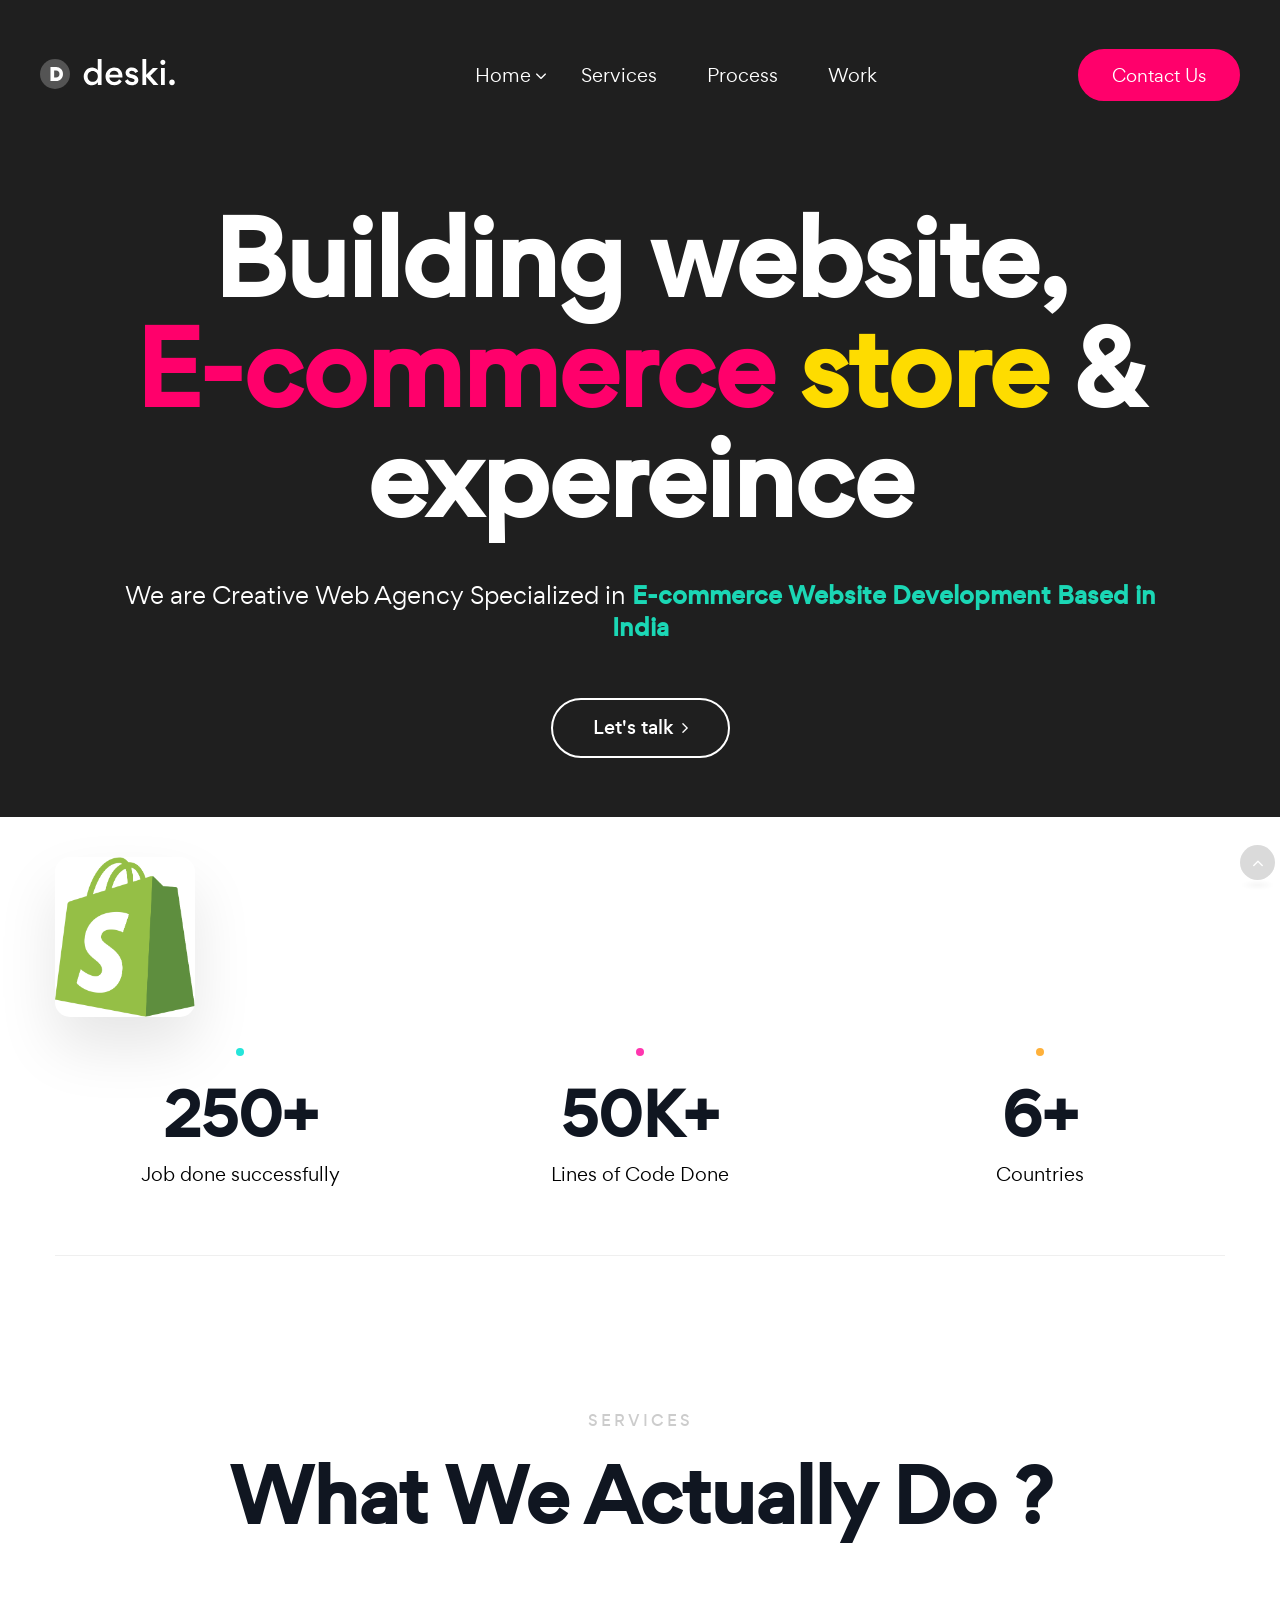
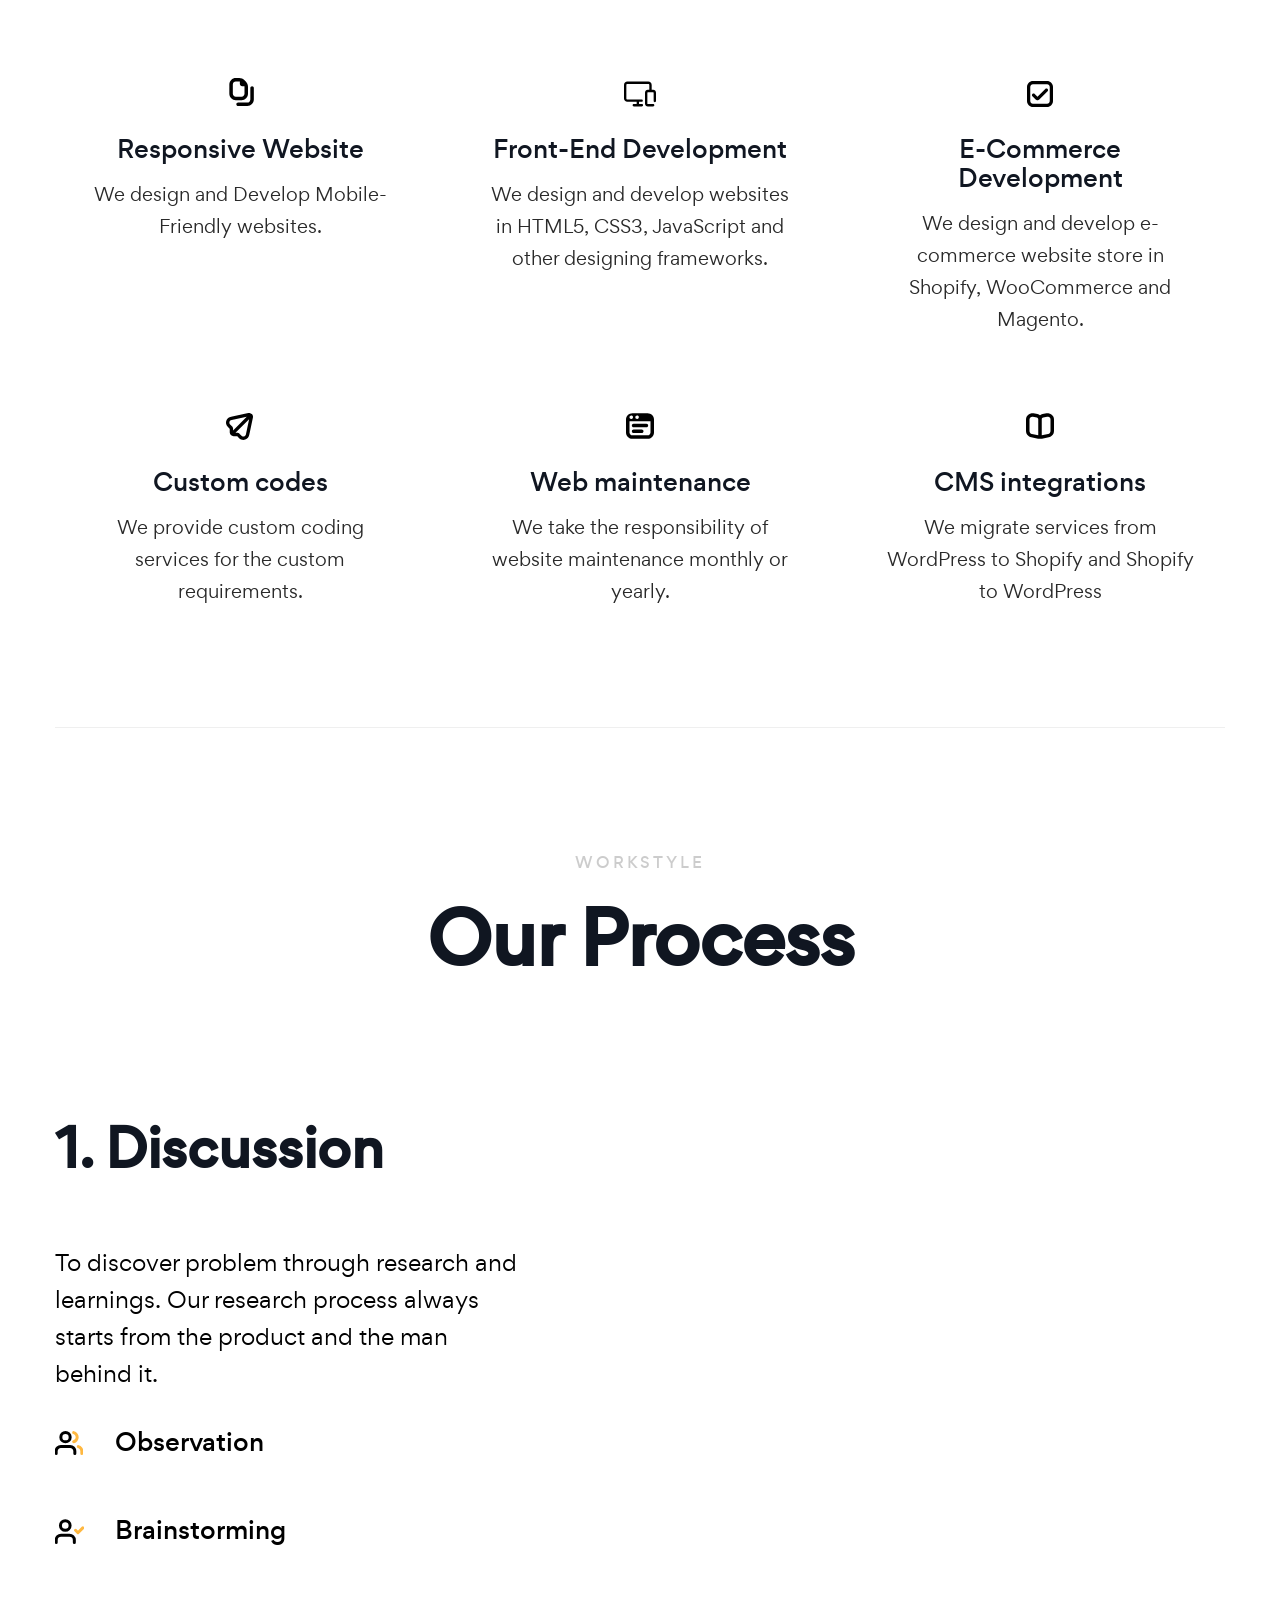
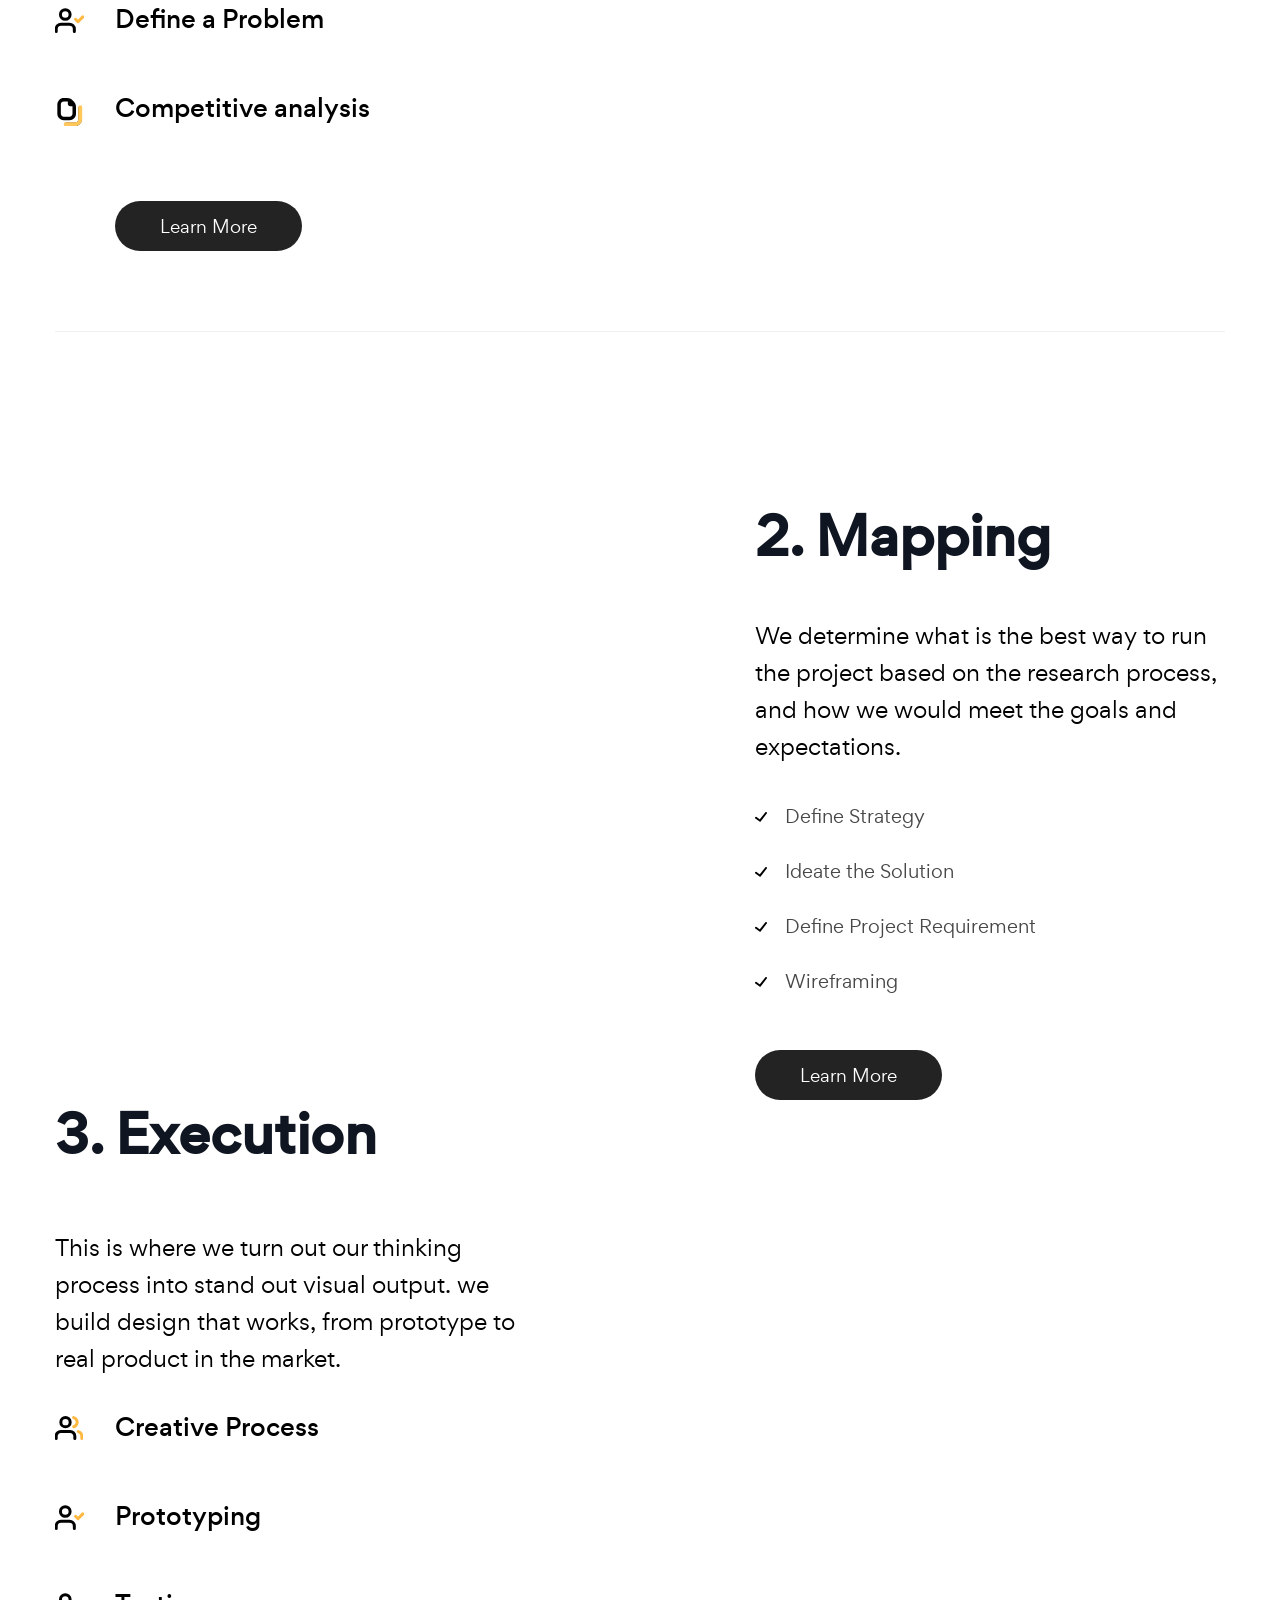
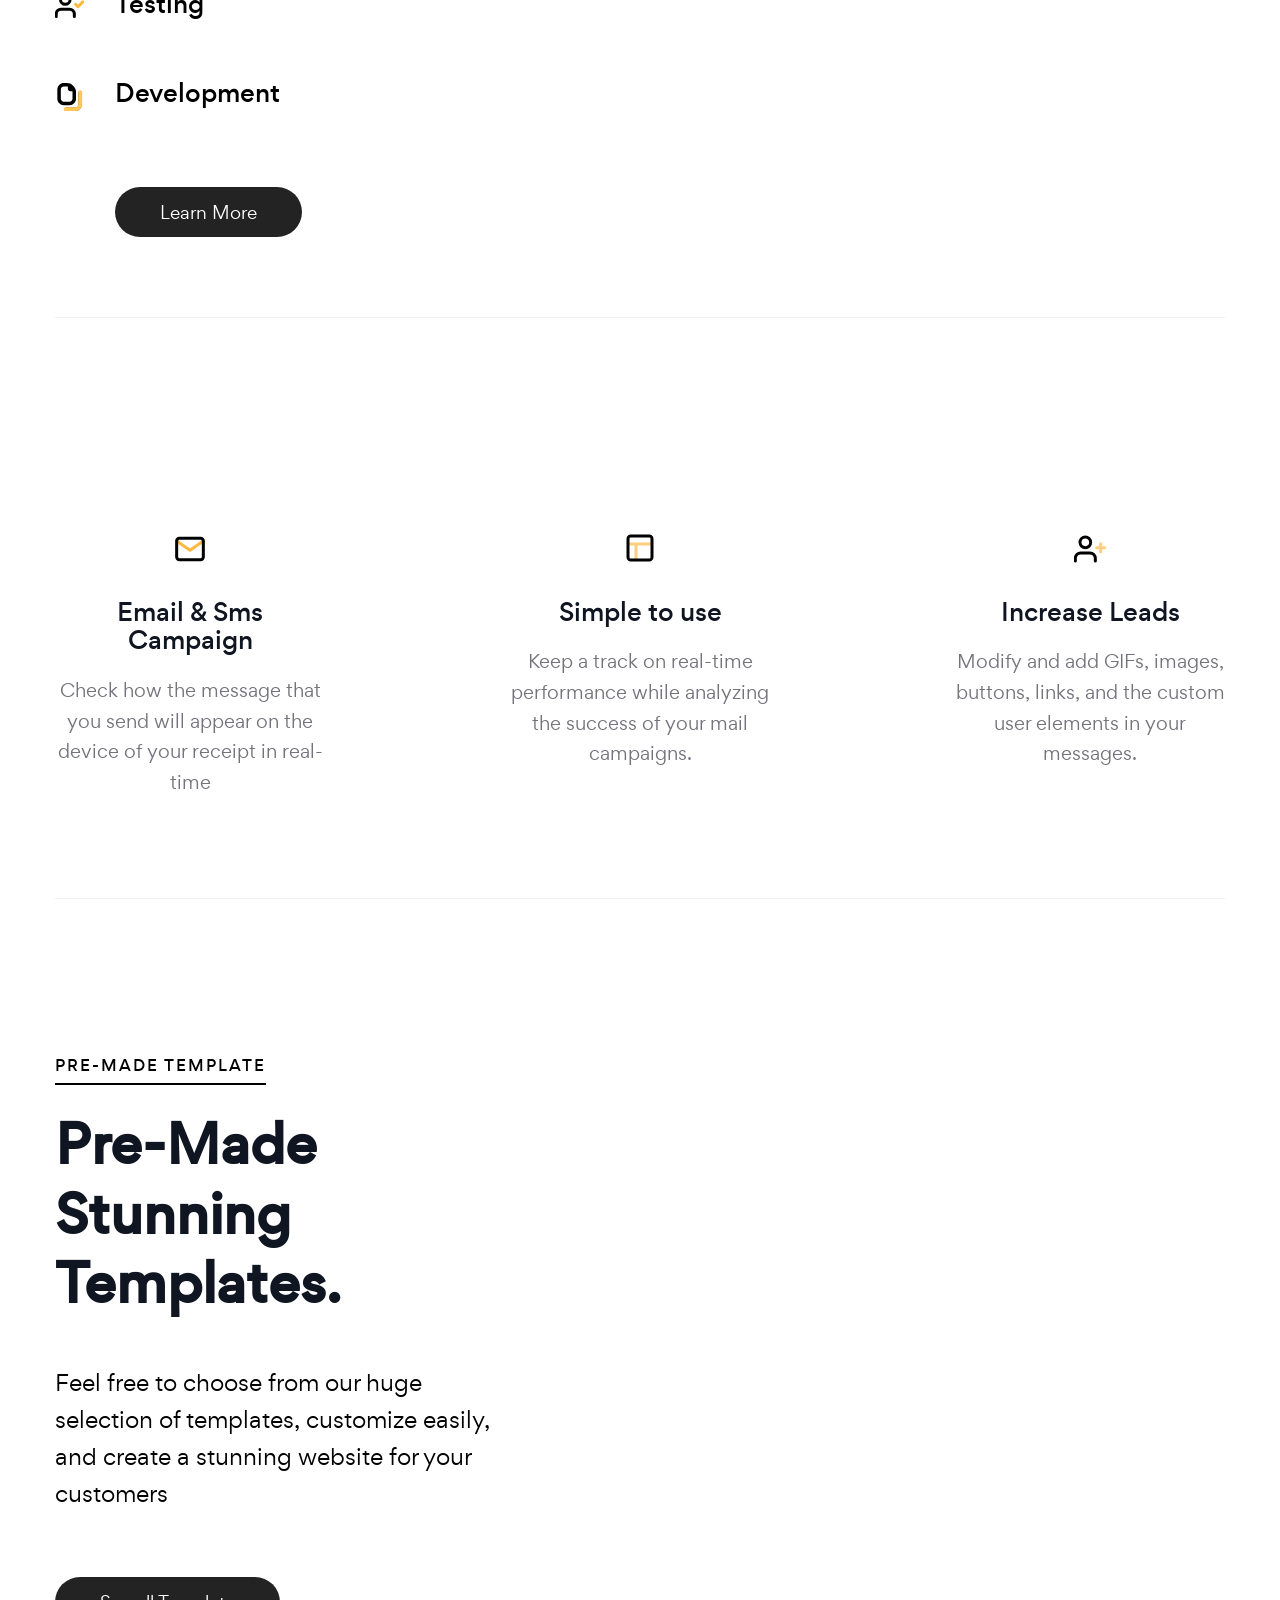
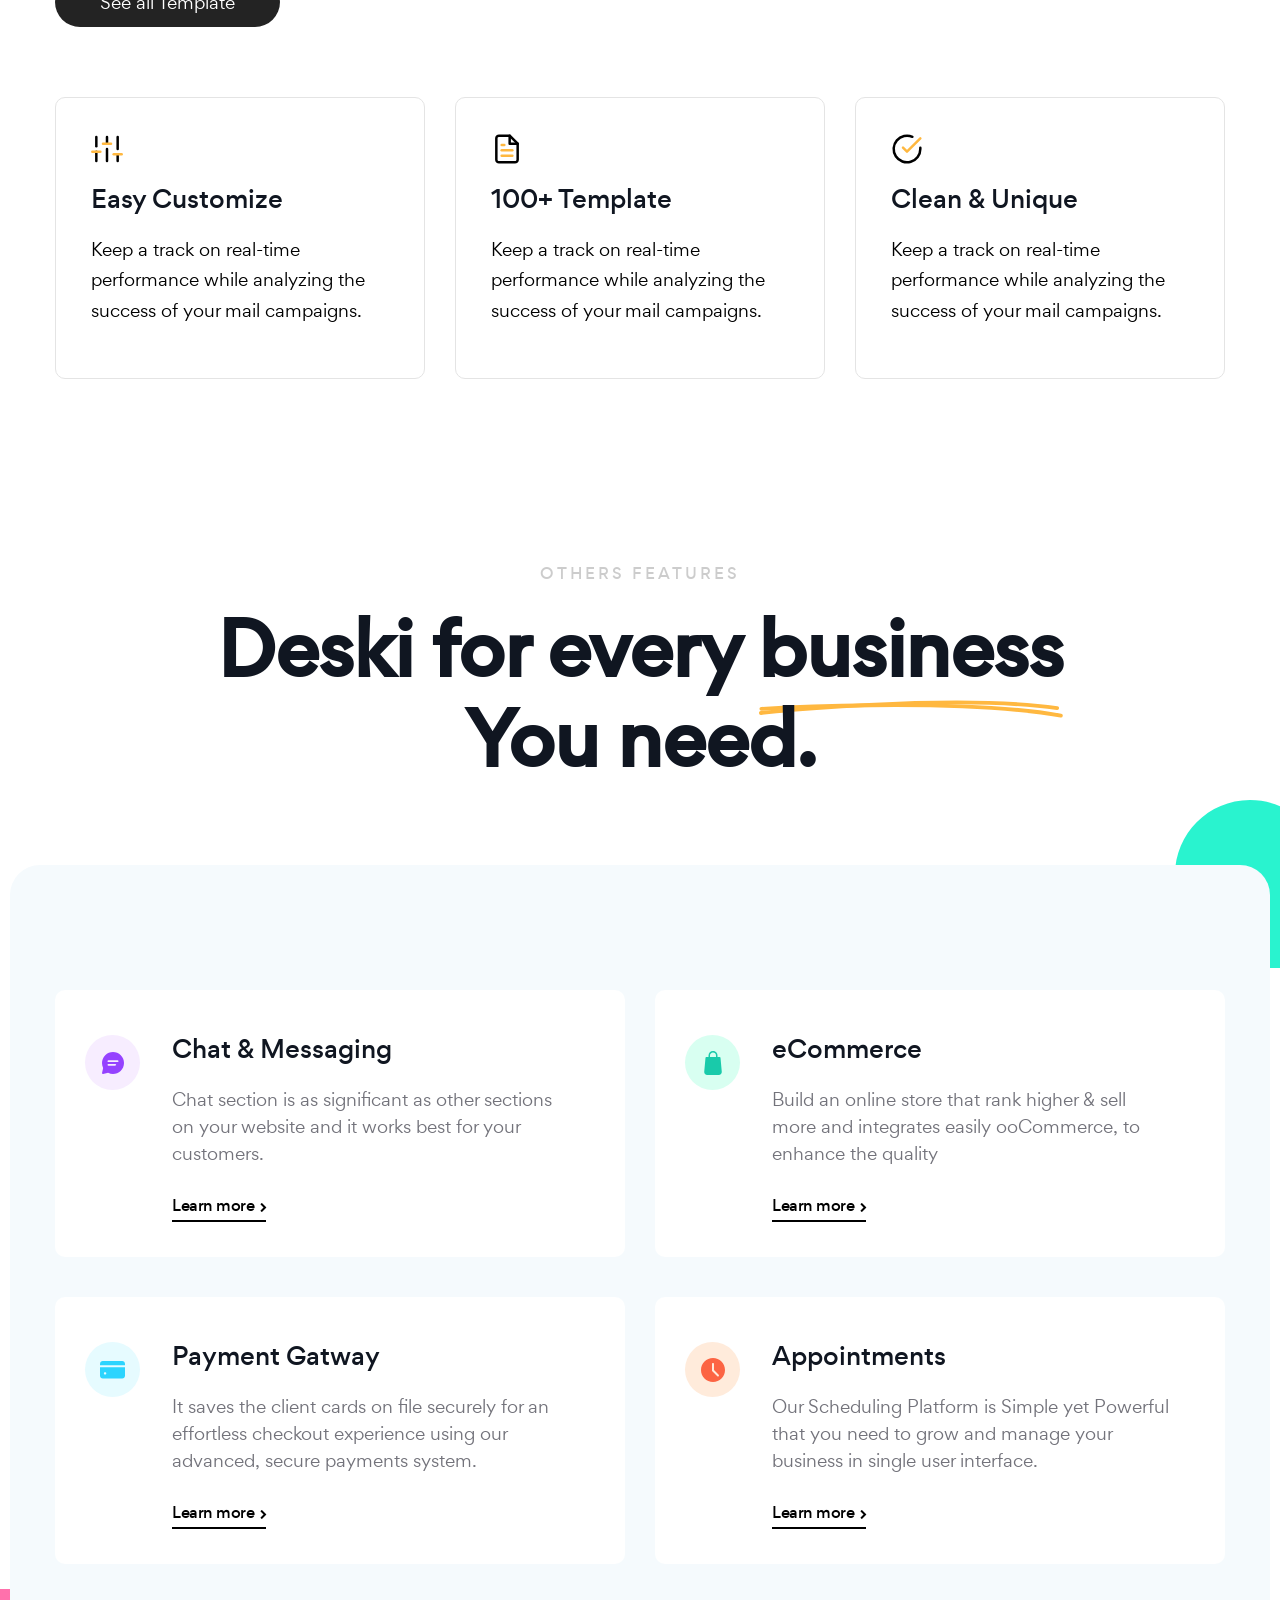
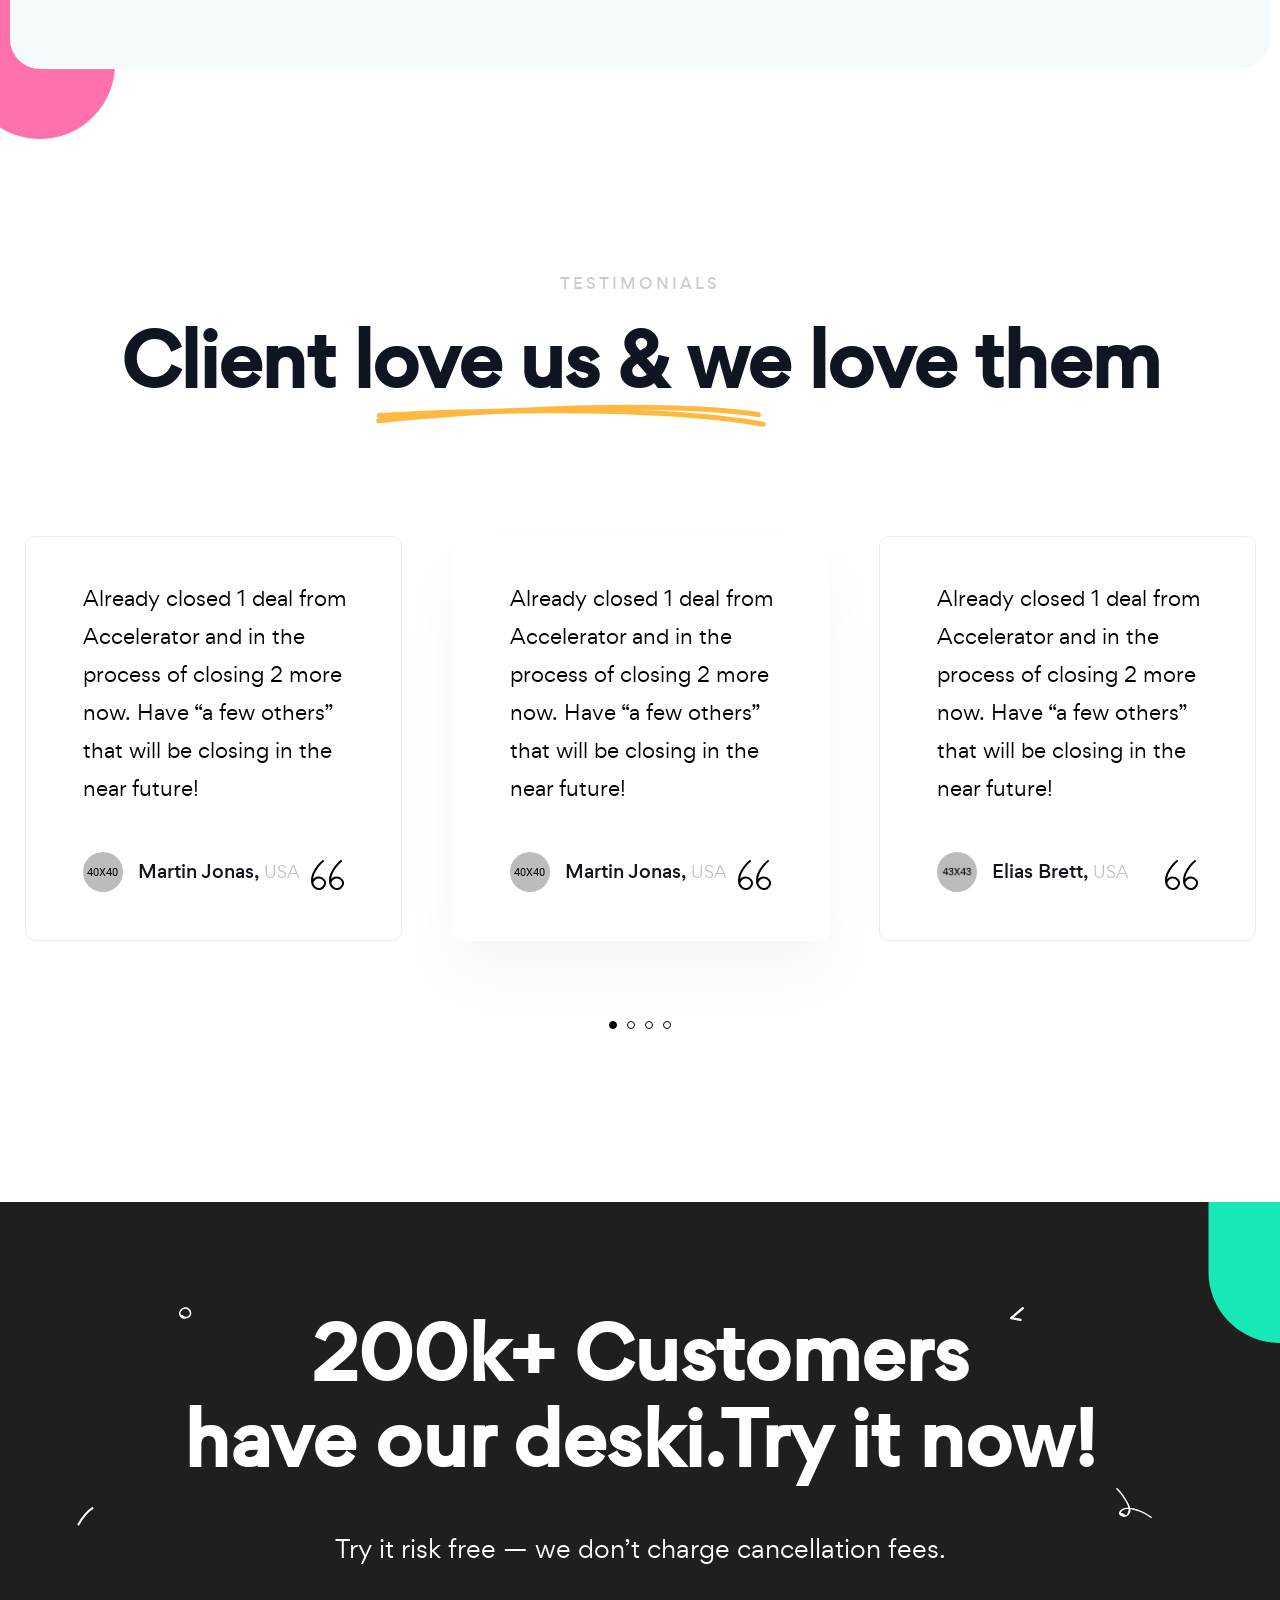
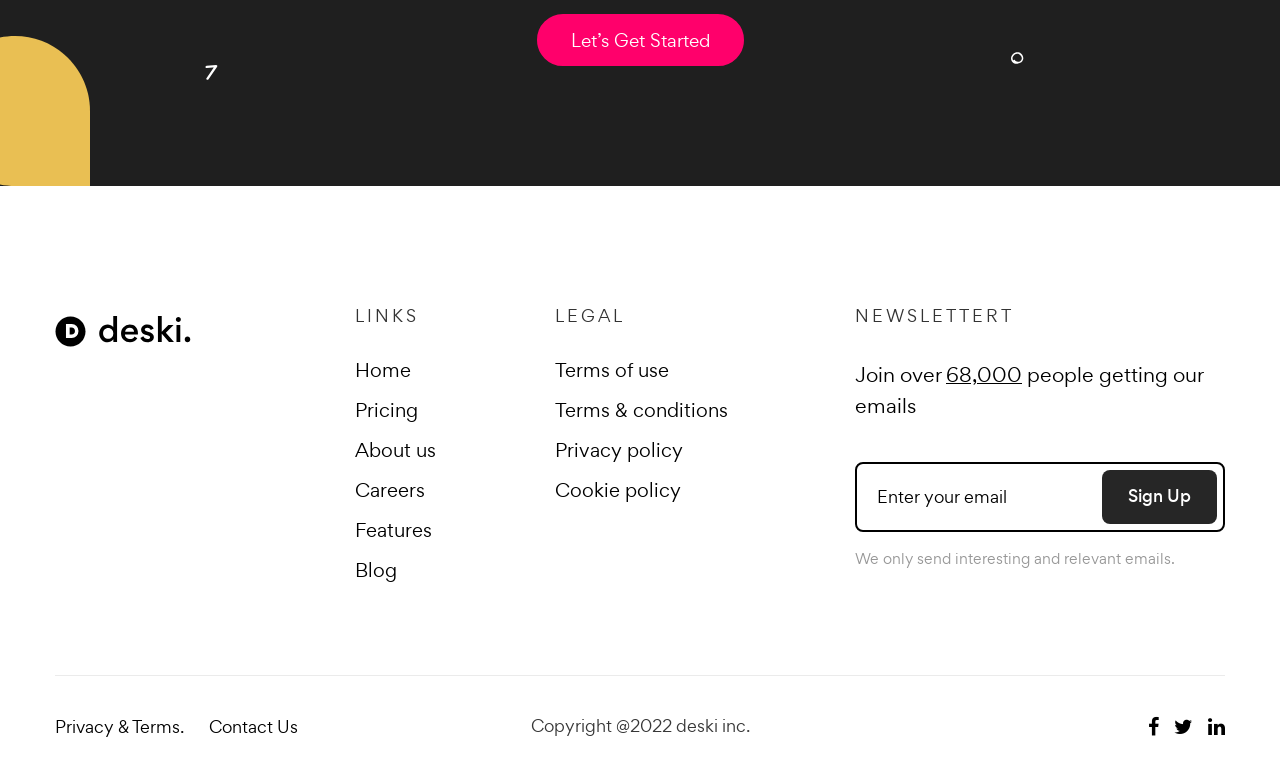
==== commit 9639ff7b: "index file updated" ====
--- a/index.html
+++ b/index.html
@@ -2,12 +2,12 @@
 <html lang="en">
 	<head>
 		<meta charset="UTF-8">
-		<meta name="keywords" content="Digital marketing agency, Digital marketing company, Digital marketing services, sass, software company">
-		<meta name="description" content="Deski is a creative saas and software html template designed for saas and software Agency websites.">
-      	<meta property="og:site_name" content="deski">
+		<meta name="keywords" content="wordpress development, shopify development, web design, web development">
+		<meta name="description" content="Shiva Creative Agency provide web design, web development, WordPress CMS Development, Shopify Ecommerce Store Development as per your requirements.">
+      	<meta property="og:site_name" content="Shiva">
       	<meta property="og:url" content="https://heloshape.com/">
       	<meta property="og:type" content="website">
-      	<meta property="og:title" content="Deski: creative saas and software html template">
+      	<meta property="og:title" content="Shiva Creative Agency | Web Design and Development">
 		<meta name='og:image' content='images/assets/ogg.png'>
 		<!-- For IE -->
 		<meta http-equiv="X-UA-Compatible" content="IE=edge">
@@ -20,7 +20,7 @@
 		<meta name="msapplication-navbutton-color" content="#2a2a2a">
 		<!-- iOS Safari -->
 		<meta name="apple-mobile-web-app-status-bar-style" content="#2a2a2a">
-		<title>Deski-Saas & Software HTML Template</title>
+		<title>Ecommerce Website Design & Development Company | Shiva Creative Agency</title>
 		<!-- Favicon -->
 		<link rel="icon" type="image/png" sizes="56x56" href="images/fav-icon/icon.png">
 		<!-- Main style sheet -->
@@ -47,20 +47,20 @@
 						<div class="animation-preloader">
 							<div class="spinner"></div>
 							<div class="txt-loading">
-								<span data-text-preloader="D" class="letters-loading">
-									D
-								</span>
-								<span data-text-preloader="E" class="letters-loading">
-									E
-								</span>
 								<span data-text-preloader="S" class="letters-loading">
 									S
 								</span>
-								<span data-text-preloader="K" class="letters-loading">
-									K
+								<span data-text-preloader="H" class="letters-loading">
+									H
 								</span>
 								<span data-text-preloader="I" class="letters-loading">
 									I
+								</span>
+								<span data-text-preloader="V" class="letters-loading">
+									V
+								</span>
+								<span data-text-preloader="A" class="letters-loading">
+									A
 								</span>
 							</div>
 						</div>	
@@ -80,14 +80,14 @@
 
 					<div class="right-widget order-lg-3">
 						<ul  class="d-flex align-items-center">
-							<li>
+							<!-- <li>
 								<a href="login.html" class="signIn-action d-flex align-items-center">
 									<img src="images/icon/120.svg" alt="">
 									<span>login</span>
 								</a>
-							</li>
+							</li> -->
 							<li>
-								<a href="sign-up.html" class="theme-btn-twelve d-none d-lg-block">Start Free Trial</a>
+								<a href="sign-up.html" class="theme-btn-twelve d-none d-lg-block">Contact Us</a>
 							</li>
 						</ul>
 					</div>
@@ -102,7 +102,7 @@
 						   			<ul class="navbar-nav main-side-nav font-gordita" id="one-page-nav">
 						   				<li class="nav-item dropdown position-static">
 								            <a class="nav-link dropdown-toggle" href="#" data-toggle="dropdown">Home</a>
-								            <div class="dropdown-menu">
+								            <!-- <div class="dropdown-menu">
 								            	<ul class="mega-menu d-flex">
 									            	<li>
 										            	<a href="index-event.html" class="dropdown-item img-box">
@@ -202,16 +202,17 @@
 										            	<span class="font-rubik">E-commerce</span>
 										        	</li>
 									            </ul> 
-								            </div> <!-- /.dropdown-menu -->
+								            </div>  -->
+											<!-- /.dropdown-menu -->
 								        </li>
 						   				<li class="nav-item">
-						   					<a href="#feature" class="nav-link">Feature</a>
+						   					<a href="#feature" class="nav-link">Services</a>
 						   				</li>
 						   				<li class="nav-item">
-						   					<a href="#p-tour" class="nav-link">Product Tour</a>
+						   					<a href="#p-tour" class="nav-link">Process</a>
 						   				</li>
 						   				<li class="nav-item">
-						   					<a href="#feedback" class="nav-link">Feedback</a>
+						   					<a href="#feedback" class="nav-link">Work</a>
 						   				</li>
 								   </ul>
 						   		</div>
@@ -232,15 +233,15 @@
 				<div class="container">
 					<div class="row">
 						<div class="col-xl-11 col-lg-12 col-md-10 m-auto text-center">
-							<h1 class="hero-heading font-gordita">Building website <span style="color:#FF006B;">products</span>, <span style="color:#FEDC00;">brands</span> & expereince</h1>
-							<p class="hero-sub-heading">Make stunning videos with animation, stock footage, and photos.</p>
-							<a href="#" class="get-start-btn">Get Started fo free <i class="fa fa-angle-right ml-1" aria-hidden="true"></i></a>
+							<h1 class="hero-heading font-gordita">Building website, <br><span style="color:#FF006B;">E-commerce</span> <span style="color:#FEDC00;">store</span> & expereince</h1>
+							<p class="hero-sub-heading">We are Creative Web Agency Specialized in <b style="color:#1bd7b5">E-commerce Website Development Based in India</b></p>
+							<a href="#" class="get-start-btn">Let's talk <i class="fa fa-angle-right ml-1" aria-hidden="true"></i></a>
 						</div>
 					</div>
 
 					<div class="screen-holder">
 						<img src="https://html.creativegigstf.com/deski/deski/images/assets/screen_32.png" alt="" class="img-meta">
-						<img src="https://html.creativegigstf.com/deski/deski/images/assets/screen_33.png" alt="" class="shapes screen-one">
+						<img src="images/assets/shopify.png" alt="" class="shapes screen-one">
 						<img src="https://html.creativegigstf.com/deski/deski/images/assets/screen_34.png" alt="" class="shapes screen-two">
 						<img src="https://html.creativegigstf.com/deski/deski/images/shape/230.svg" alt="" class="shapes shape-one">
 						<img src="https://html.creativegigstf.com/deski/deski/images/shape/231.svg" alt="" class="shapes shape-two">
@@ -268,22 +269,22 @@
 							<div class="col-lg-4">
 								<div class="counter-box-five text-center mb-65" data-aos="fade-up">
 									<div class="dot" style="background:#25E5DA;"></div>
-									<h2 class="number font-gordita"><span class="timer" data-from="0" data-to="13" data-speed="1500" data-refresh-interval="5">13</span>k</h2>
+									<h2 class="number font-gordita"><span class="timer" data-from="0" data-to="250" data-speed="1500" data-refresh-interval="5">250</span>+</h2>
 									<p>Job done successfully</p>
 								</div> <!-- /.counter-box-five -->
 							</div>
 							<div class="col-lg-4">
 								<div class="counter-box-five text-center mb-65" data-aos="fade-up" data-aos-delay="100">
 									<div class="dot" style="background:#FF36AF;"></div>
-									<h2 class="number font-gordita"><span class="timer" data-from="0" data-to="20" data-speed="1500" data-refresh-interval="5">20</span>million</h2>
-									<p>3280 avg rating</p>
+									<h2 class="number font-gordita"><span class="timer" data-from="0" data-to="50" data-speed="1500" data-refresh-interval="5">50</span>K+</h2>
+									<p>Lines of Code Done</p>
 								</div> <!-- /.counter-box-five -->
 							</div>
 							<div class="col-lg-4">
 								<div class="counter-box-five text-center mb-65" data-aos="fade-up" data-aos-delay="150">
 									<div class="dot" style="background:#FFB13A;"></div>
-									<h2 class="number font-gordita"><span class="timer" data-from="0" data-to="3000" data-speed="1500" data-refresh-interval="5">3000</span>+</h2>
-									<p>using Deski</p>
+									<h2 class="number font-gordita"><span class="timer" data-from="0" data-to="6" data-speed="1500" data-refresh-interval="5">6</span>+</h2>
+									<p>Countries</p>
 								</div> <!-- /.counter-box-five -->
 							</div>
 						</div>
@@ -304,9 +305,9 @@
 					<div class="row">
 						<div class="col-lg-10 m-auto">
 							<div class="title-style-thirteen text-center mb-130 md-mb-90">
-								<div class="upper-title">Features</div>
-								<h2> We’ve ton of features for give you
-									<span>the best website<img src="https://html.creativegigstf.com/deski/deski/images/shape/line-shape-14.svg" alt=""></span>
+								<div class="upper-title">services</div>
+								<h2> What We <span>Actually Do ?<img src="https://html.creativegigstf.com/deski/deski/images/shape/line-shape-14.svg" alt=""></span>
+									
 								</h2>
 							</div>
 						</div>
@@ -318,43 +319,43 @@
 							<div class="col-lg-4 col-sm-6" data-aos="fade-up" data-aos-duration="1200">
 								<div class="block-meta">
 									<div class="icon d-flex align-items-end"><img src="images/icon/94.svg" alt=""></div>
-									<h4>Drag & Drop</h4>
-									<p>The intuitive and flexible drag & drop editor saves time on development with great speed.</p>
+									<h4>Responsive Website</h4>
+									<p>We design and Develop Mobile-Friendly websites.</p>
 								</div> <!-- /.block-meta -->
 							</div>
 							<div class="col-lg-4 col-sm-6" data-aos="fade-up" data-aos-duration="1200" data-aos-delay="100">
 								<div class="block-meta">
 									<div class="icon d-flex align-items-end"><img src="images/icon/95.svg" alt=""></div>
-									<h4>Edited by Device</h4>
-									<p>Lorem ipsum began as scrambl nonsensical Latin derived from Cicero's quis</p>
+									<h4>Front-End Development</h4>
+									<p>We design and develop websites in HTML5, CSS3, JavaScript and other designing frameworks.</p>
 								</div> <!-- /.block-meta -->
 							</div>
 							<div class="col-lg-4 col-sm-6" data-aos="fade-up" data-aos-duration="1200" data-aos-delay="200">
 								<div class="block-meta">
 									<div class="icon d-flex align-items-end"><img src="images/icon/96.svg" alt=""></div>
-									<h4>Global Design</h4>
-									<p>Creation timelines for the standard lorem ipsum passage vary, with qius some citing.</p>
+									<h4>E-Commerce Development</h4>
+									<p>We design and develop e-commerce website store in Shopify, WooCommerce and Magento.</p>
 								</div> <!-- /.block-meta -->
 							</div>
 							<div class="col-lg-4 col-sm-6" data-aos="fade-up" data-aos-duration="1200">
 								<div class="block-meta">
 									<div class="icon d-flex align-items-end"><img src="images/icon/97.svg" alt=""></div>
-									<h4>App Integrations</h4>
-									<p>Lorem ipsum began as scrambl nonsensical Latin derived from Cicero's quis</p>
+									<h4>Custom codes</h4>
+									<p>We provide custom coding services for the custom requirements.</p>
 								</div> <!-- /.block-meta -->
 							</div>
 							<div class="col-lg-4 col-sm-6" data-aos="fade-up" data-aos-duration="1200" data-aos-delay="100">
 								<div class="block-meta">
 									<div class="icon d-flex align-items-end"><img src="images/icon/98.svg" alt=""></div>
-									<h4>Developer Mode</h4>
-									<p>Lorem ipsum was purposefully designed to have no meaning, but appear like text</p>
+									<h4>Web maintenance</h4>
+									<p>We take the responsibility of website maintenance monthly or yearly.</p>
 								</div> <!-- /.block-meta -->
 							</div>
 							<div class="col-lg-4 col-sm-6" data-aos="fade-up" data-aos-duration="1200" data-aos-delay="200">
 								<div class="block-meta">
 									<div class="icon d-flex align-items-end"><img src="images/icon/99.svg" alt=""></div>
-									<h4>Content Import</h4>
-									<p>Letraset's dry-transfer sheets later entered the digital world via Aldus PageMaker.</p>
+									<h4>CMS integrations</h4>
+									<p>We migrate services from WordPress to Shopify and Shopify to WordPress</p>
 								</div> <!-- /.block-meta -->
 							</div>
 						</div>
@@ -369,31 +370,44 @@
 				Fancy Feature Twenty Nine
 			============================================== 
 			-->
-			<div class="fancy-feature-twentyNine lg-container mt-150 pt-20 md-mt-70" id="p-tour">
+			<div class="fancy-feature-twentyNine lg-container mt-100 pt-20 md-mt-70" id="p-tour">
 				<div class="container">
 					<div class="block-style-thirty bottom-border pb-80 mb-170 md-pb-40 md-mb-90">
+						<div class="title-style-thirteen text-center mb-130 md-mb-90">
+							<div class="upper-title">workstyle</div>
+							<h2>Our <span>Process<img src="https://html.creativegigstf.com/deski/deski/images/shape/line-shape-14.svg" alt=""></span>
+								
+							</h2>
+						</div>
 						<div class="row">
+							
 							<div class="col-xl-5 col-lg-6">
 								<div class="text-block md-pb-60">
-									<div class="feature">DRAG & DROP</div>
+									<!-- <div class="feature">DRAG & DROP</div> -->
 									<div class="title-style-nine mb-60 md-mb-40">
-										<h2>Control all elements super easy.</h2>
+										<h2>1. Discussion</h2>
+										
 									</div>
+									<p>To discover problem through research and learnings. Our research process always starts from the product and the man behind it.</p>
 									<ul class="feature-list-one">
 										<li>
 											<img src="images/icon/157.svg" alt="" class="icon">
-											<strong>Drag Image & SVG</strong>
-											<span>Create beautiful sites at breakneck speed without compromising on your creativit</span>
+											<strong>Observation</strong>
+											
 										</li>
 										<li>
 											<img src="images/icon/158.svg" alt="" class="icon">
-											<strong>Create Custom Field</strong>
-											<span>Keep your brand front & center with your customer</span>
+											<strong>Brainstorming</strong>
+											
+										</li>
+										<li>
+											<img src="images/icon/158.svg" alt="" class="icon">
+											<strong>Define a Problem</strong>
+											
 										</li>
 										<li>
 											<img src="images/icon/159.svg" alt="" class="icon">
-											<strong>Custom Attribute</strong>
-											<span>Increase your client retention rate by showing your results and value.</span>
+											<strong>Competitive analysis</strong>
 										</li>
 										<li><a href="#" class="theme-btn-thirteen mt-20">Learn More</a></li>
 									</ul>
@@ -408,21 +422,25 @@
 						<div class="row">
 							<div class="col-xl-5 col-lg-6 order-lg-last">
 								<div class="text-block md-pb-60">
-									<div class="feature">EMAIL & SMS BROADCAST</div>
+									<!-- <div class="feature">EMAIL & SMS BROADCAST</div> -->
 									<div class="title-style-nine mb-45 md-mb-30">
-										<h2>We have email, sms Broadcast for you.</h2>
+										<h2>2. Mapping</h2>
 									</div>
-									<p>Broadcast and email is best use for something announcing significant changes .</p>
+									<p>We determine what is the best way to run the project based on the research process, and how we would meet the goals and expectations.</p>
 									<ul class="feature-list-two">
 										<li>
-											Makes them <span>purchase</span> your product, service and quis interact website due.
-										</li>
-										<li>
-											Holds and catches their <span>attention</span> lorem.
-										</li>
-										<li>
-											Diverts them to your brand.
-										</li>
+											Define Strategy
+										</li>
+										<li>
+											Ideate the Solution
+										</li>
+										<li>
+											Define Project Requirement
+										</li>
+										<li>
+											Wireframing
+										</li>
+										
 									</ul>
 									<a href="#" class="theme-btn-thirteen mt-30">Learn More</a>
 								</div> <!-- /.text-block -->
@@ -432,6 +450,48 @@
 							</div>
 						</div>
 					</div> <!-- /.block-style-thirty -->
+
+					<div class="block-style-thirty bottom-border pb-80 mb-170 md-pb-40 md-mb-90">
+						
+						<div class="row">
+							
+							<div class="col-xl-5 col-lg-6">
+								<div class="text-block md-pb-60">
+									<!-- <div class="feature">DRAG & DROP</div> -->
+									<div class="title-style-nine mb-60 md-mb-40">
+										<h2>3. Execution</h2>
+										
+									</div>
+									<p>This is where we turn out our thinking process into stand out visual output. we build design that works, from prototype to real product in the market.</p>
+									<ul class="feature-list-one">
+										<li>
+											<img src="images/icon/157.svg" alt="" class="icon">
+											<strong>Creative Process</strong>
+											
+										</li>
+										<li>
+											<img src="images/icon/158.svg" alt="" class="icon">
+											<strong>Prototyping</strong>
+											
+										</li>
+										<li>
+											<img src="images/icon/158.svg" alt="" class="icon">
+											<strong>Testing</strong>
+											
+										</li>
+										<li>
+											<img src="images/icon/159.svg" alt="" class="icon">
+											<strong>Development</strong>
+										</li>
+										<li><a href="#" class="theme-btn-thirteen mt-20">Learn More</a></li>
+									</ul>
+								</div> <!-- /.text-block -->
+							</div>
+							<div class="col-xl-7 col-lg-6">
+								<img src="https://html.creativegigstf.com/deski/deski/images/assets/screen_35.png" alt="">
+							</div>
+						</div>
+					</div>
 
 					<div class="mt-80 pb-100 md-pb-80 bottom-border">
 						<div class="row justify-content-between">
--- a/css/style.css
+++ b/css/style.css
@@ -11633,8 +11633,8 @@
   z-index: 1;
   border-radius: 15px;
   top: 23%;
-  left: -9%;
-  width: 21.96%;
+  left: -5%;
+  width: 12%;
   box-shadow: 0px 30px 60px rgba(0, 0, 0, 0.1);
   animation: jumpTwo 6s infinite linear;
 }
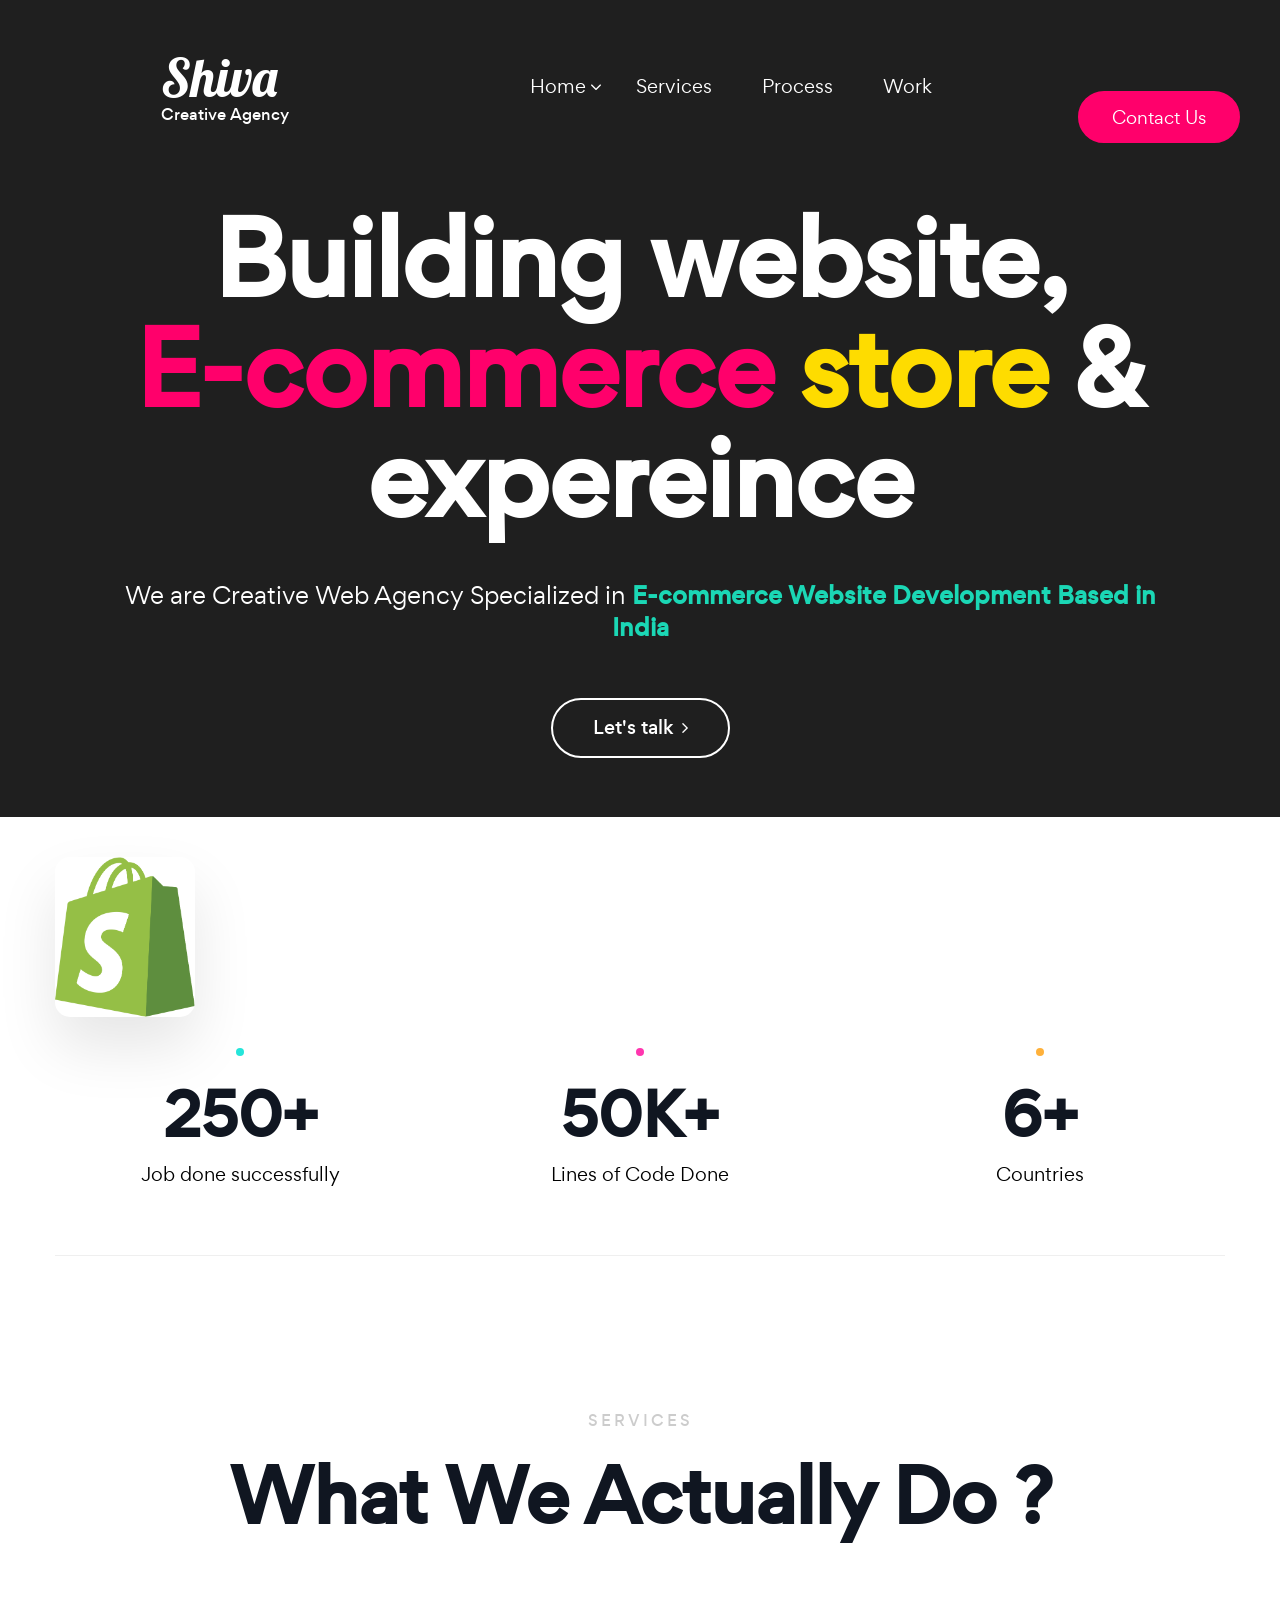
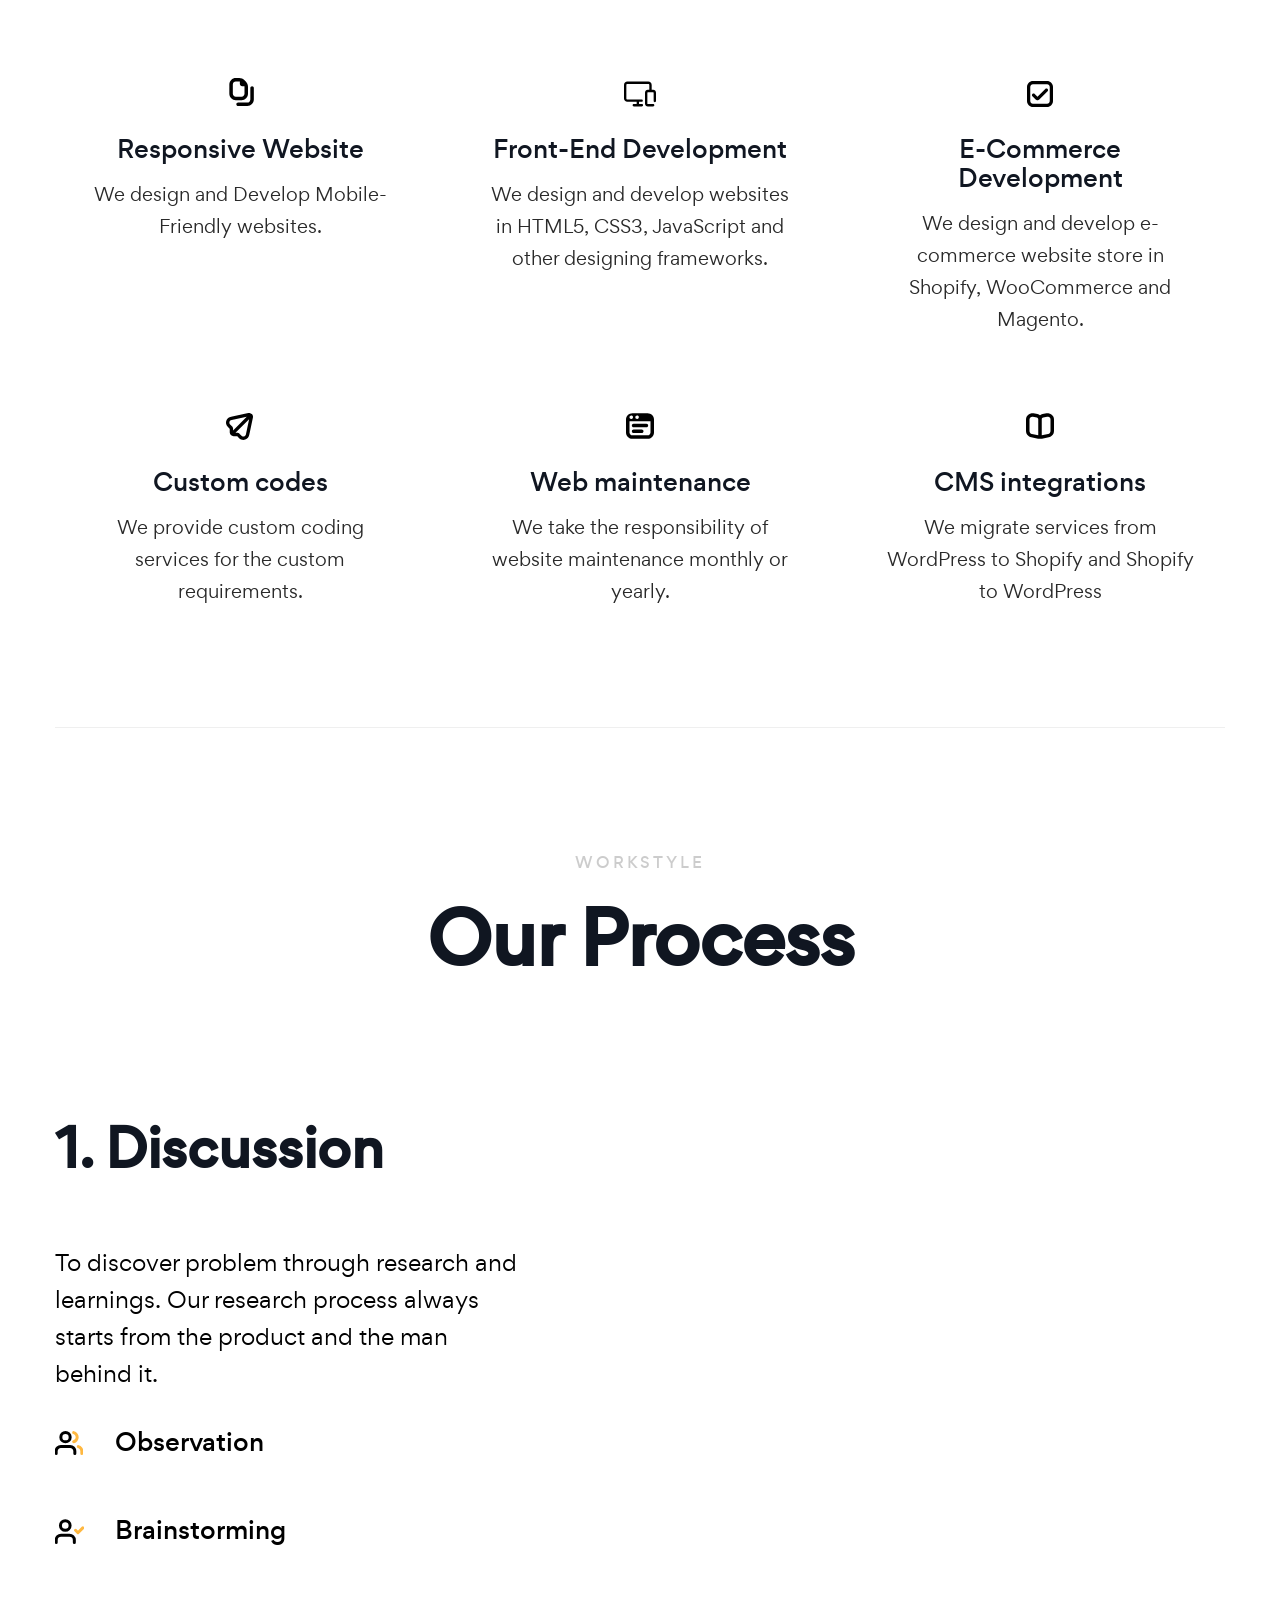
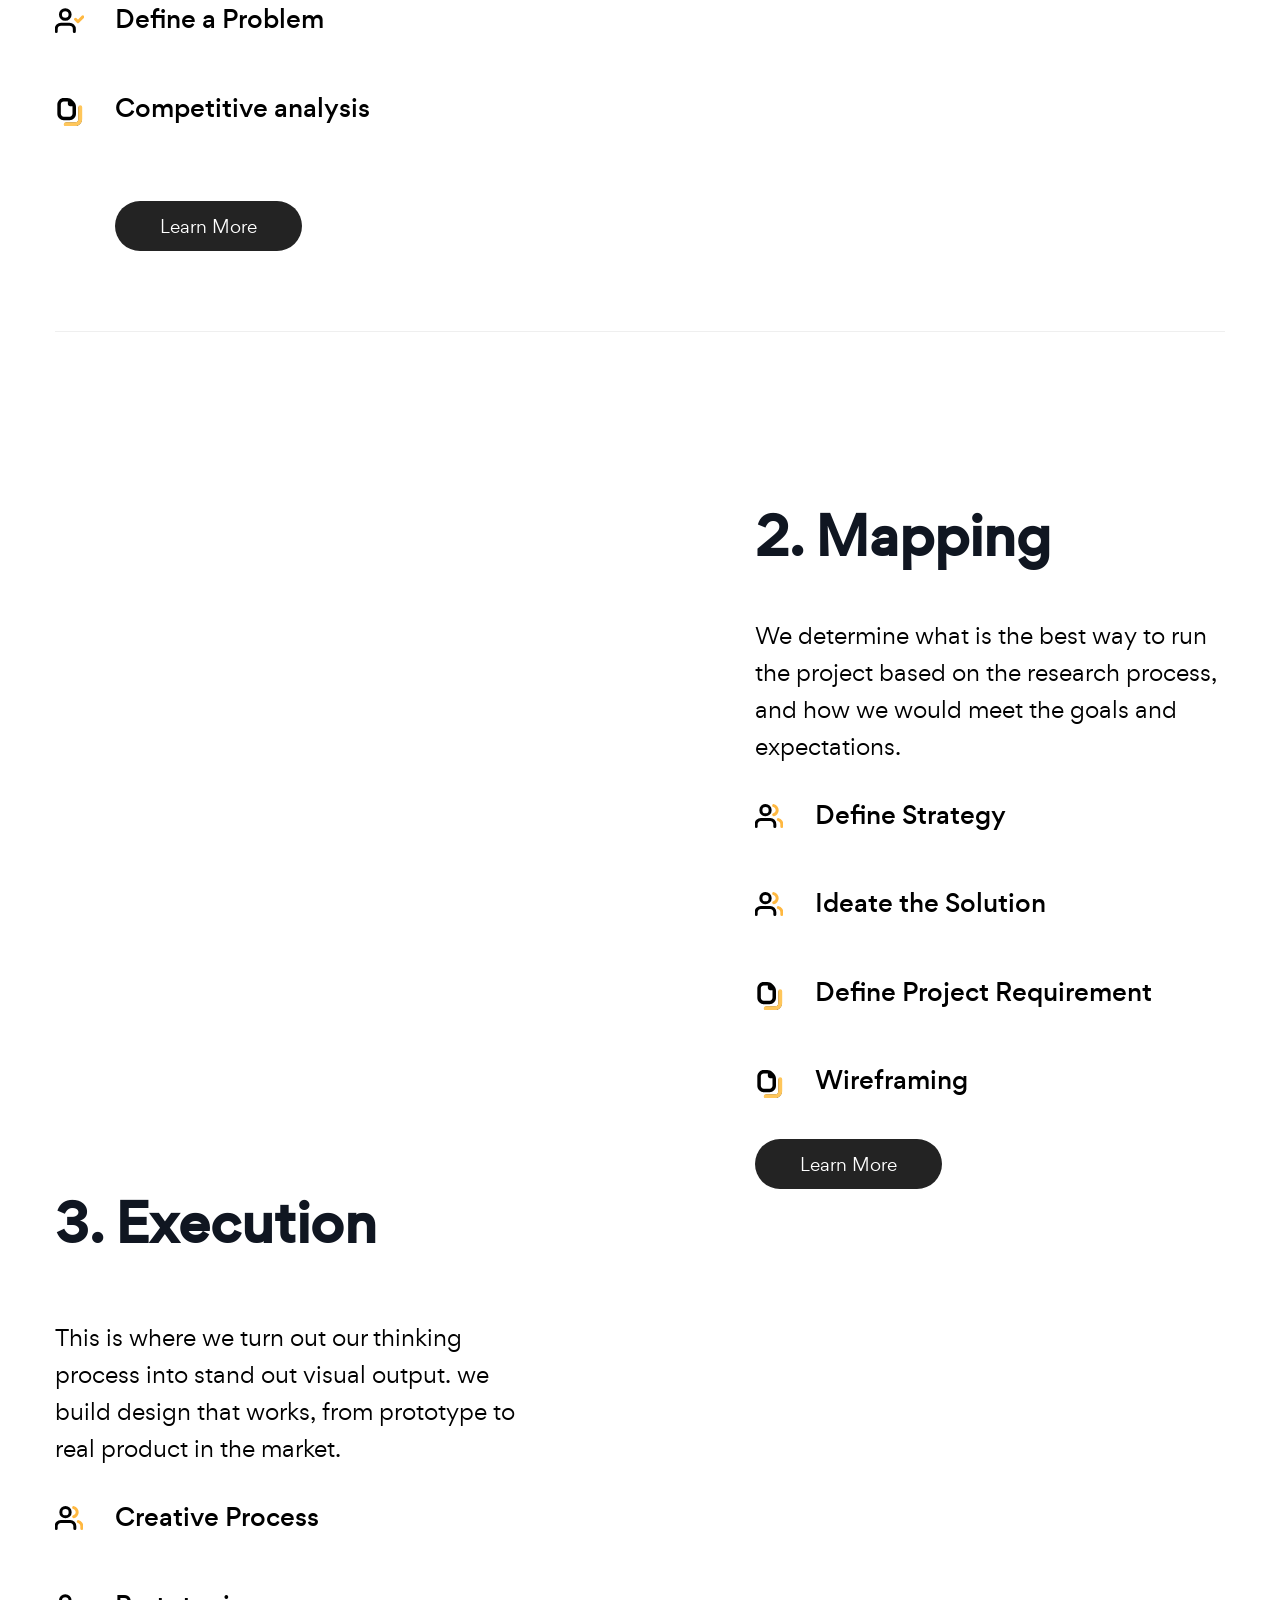
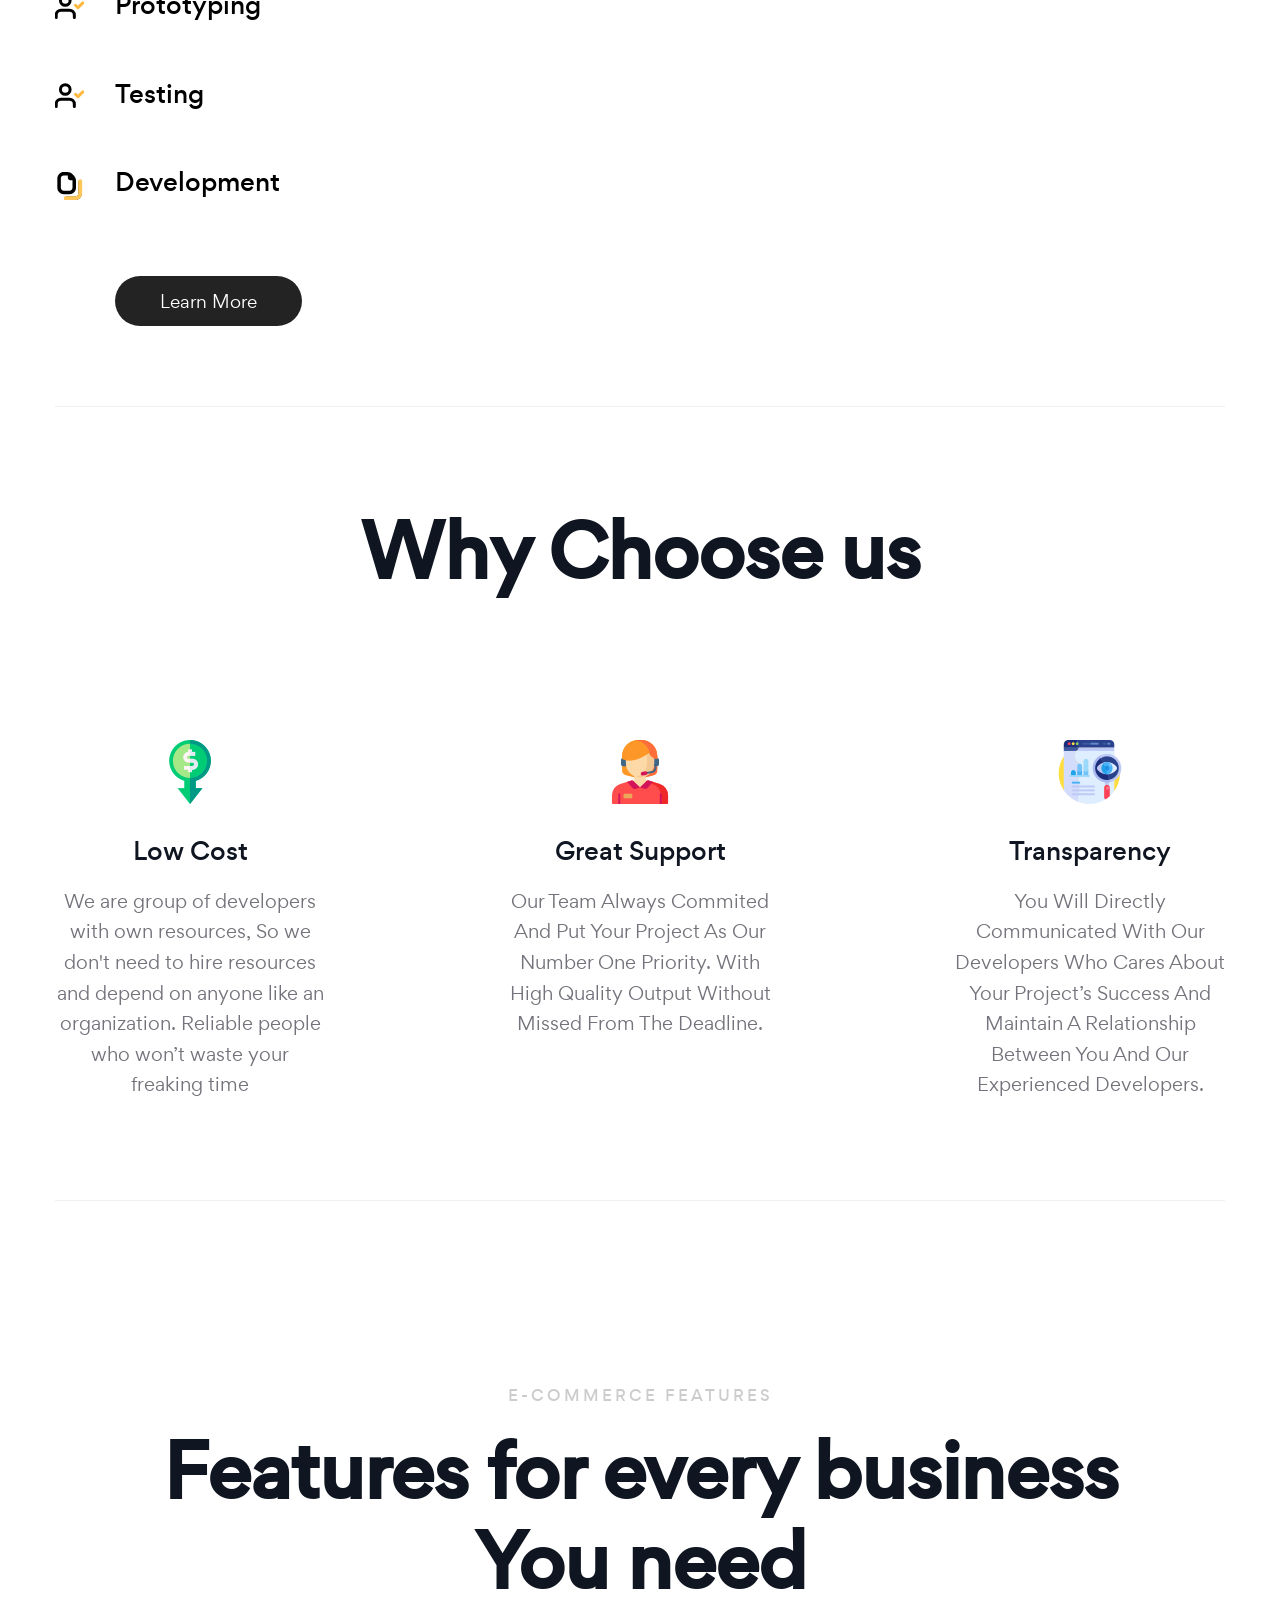
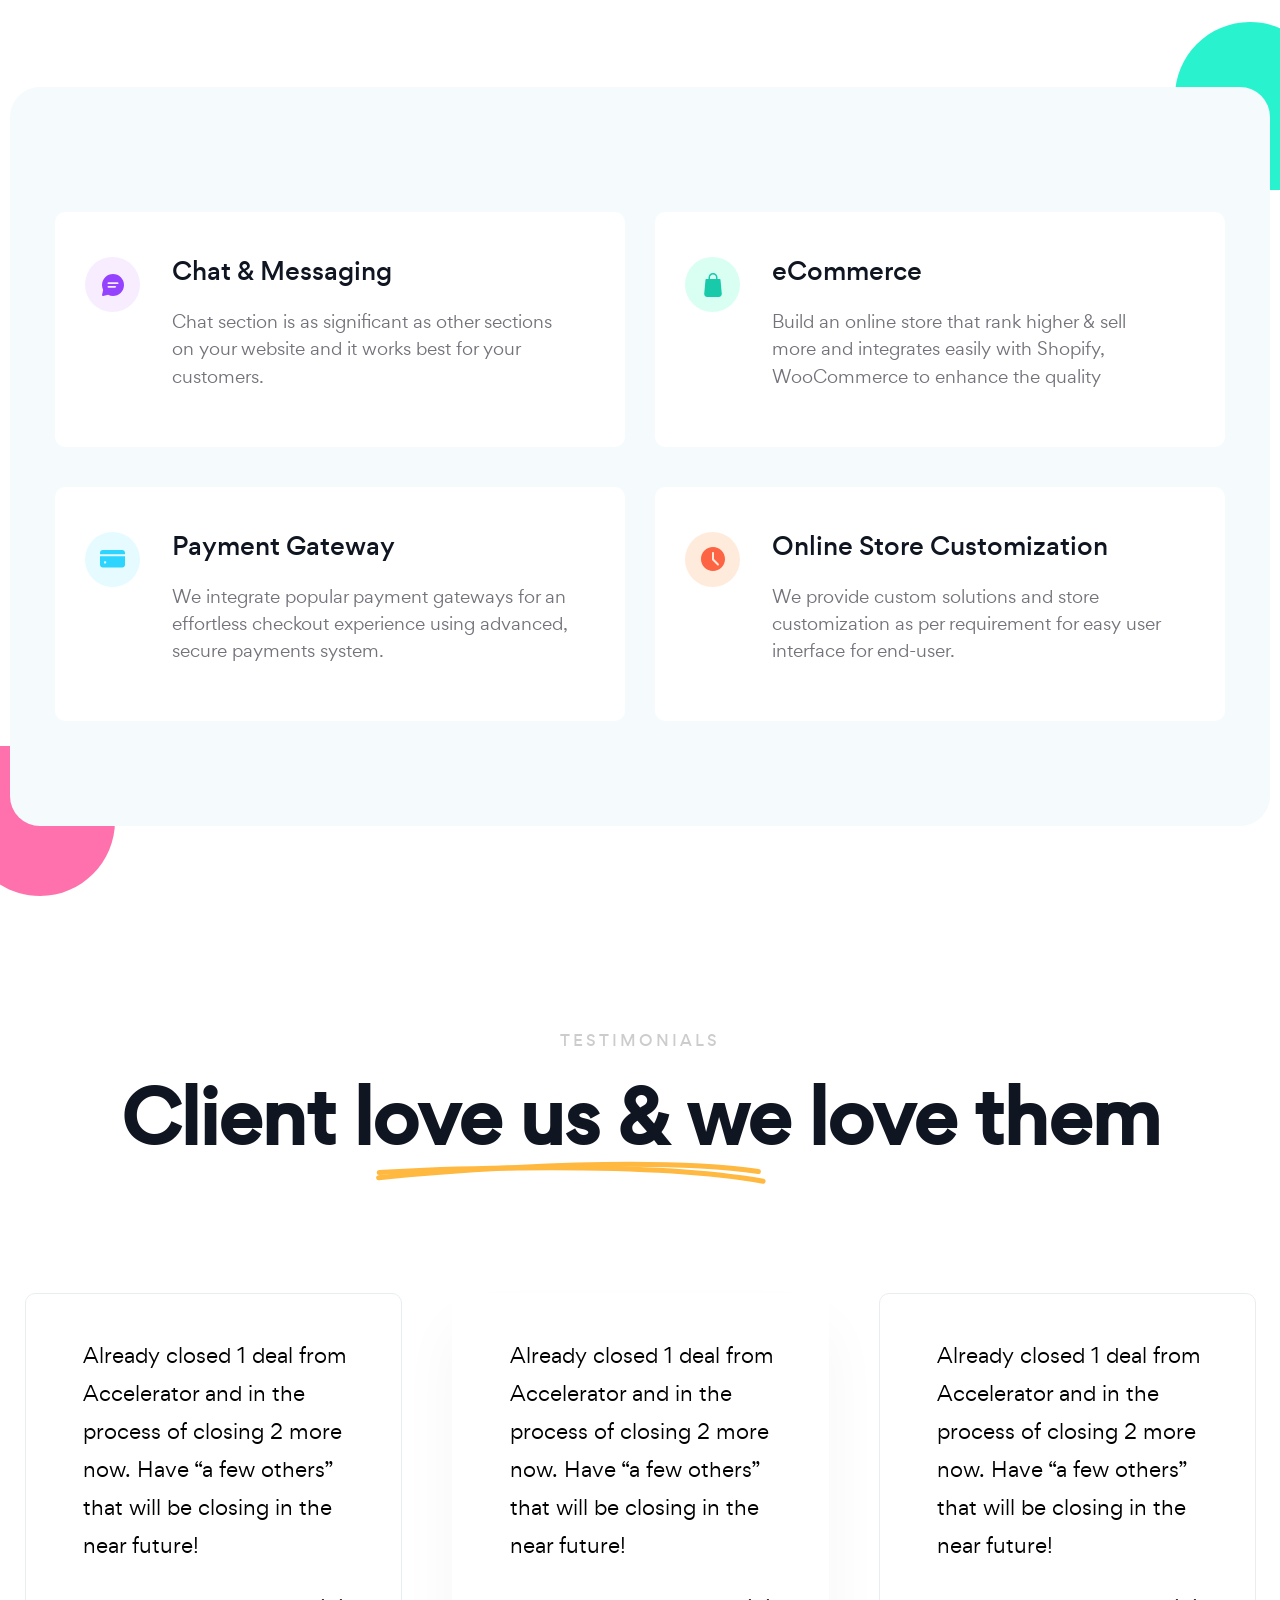
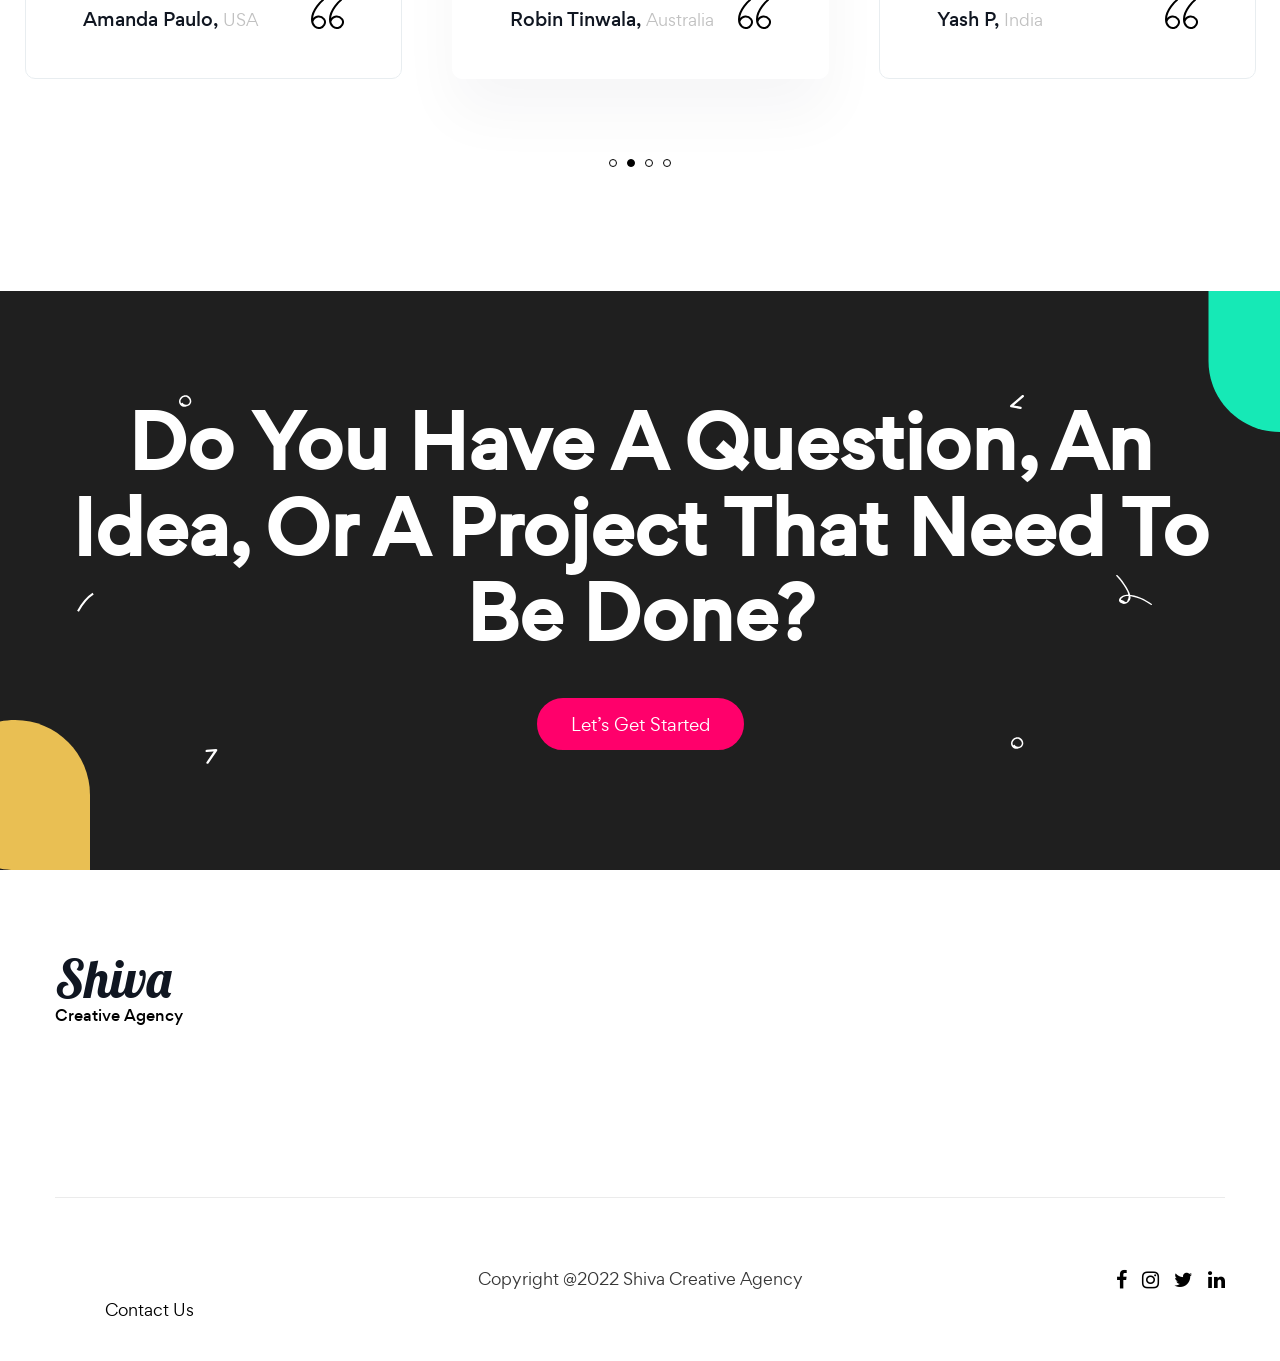
==== commit 5fdf7196: "homepage updated" ====
--- a/index.html
+++ b/index.html
@@ -27,6 +27,9 @@
 		<link rel="stylesheet" type="text/css" href="css/style.css">
 		<!-- responsive style sheet -->
 		<link rel="stylesheet" type="text/css" href="css/responsive.css">
+		<link rel="preconnect" href="https://fonts.googleapis.com">
+		<link rel="preconnect" href="https://fonts.gstatic.com" crossorigin>
+		<link href="https://fonts.googleapis.com/css2?family=Lobster&display=swap" rel="stylesheet">
 
 		<!-- Fix Internet Explorer ______________________________________-->
 		<!--[if lt IE 9]>
@@ -76,7 +79,11 @@
 			-->
 			<div class="theme-main-menu sticky-menu theme-menu-seven bg-none">
 				<div class="d-flex align-items-center justify-content-between">
-					<div class="logo order-lg-1"><a href="index.html"><img src="images/logo/deski_09.svg" alt=""></a></div>
+					<div class="logo order-lg-1"><a href="index.html">
+						<!-- <img src="images/logo/deski_09.svg" alt=""></a> -->
+						<h2 style="font-family: 'Lobster', cursive; color: #fff;">Shiva</h2>
+						<h6 style="color: #fff; font-weight: 500;">Creative Agency</h6>
+					</div>
 
 					<div class="right-widget order-lg-3">
 						<ul  class="d-flex align-items-center">
@@ -427,18 +434,22 @@
 										<h2>2. Mapping</h2>
 									</div>
 									<p>We determine what is the best way to run the project based on the research process, and how we would meet the goals and expectations.</p>
-									<ul class="feature-list-two">
-										<li>
-											Define Strategy
-										</li>
-										<li>
-											Ideate the Solution
-										</li>
-										<li>
-											Define Project Requirement
-										</li>
-										<li>
-											Wireframing
+									<ul class="feature-list-one">
+										<li>
+											<img src="images/icon/157.svg" alt="" class="icon">
+											<strong>Define Strategy</strong>
+										</li>
+										<li>
+											<img src="images/icon/157.svg" alt="" class="icon">
+											<strong>Ideate the Solution</strong>
+										</li>
+										<li>
+											<img src="images/icon/159.svg" alt="" class="icon">
+											<strong>Define Project Requirement</strong>
+										</li>
+										<li>
+											<img src="images/icon/159.svg" alt="" class="icon">
+											<strong>Wireframing</strong>
 										</li>
 										
 									</ul>
@@ -451,7 +462,7 @@
 						</div>
 					</div> <!-- /.block-style-thirty -->
 
-					<div class="block-style-thirty bottom-border pb-80 mb-170 md-pb-40 md-mb-90">
+					<div class="block-style-thirty bottom-border pb-80 mb-100 md-pb-40 md-mb-90">
 						
 						<div class="row">
 							
@@ -493,33 +504,39 @@
 						</div>
 					</div>
 
-					<div class="mt-80 pb-100 md-pb-80 bottom-border">
+					<div class="pb-100 md-pb-80 bottom-border">
+						<div class="title-style-thirteen text-center mb-130 md-mb-90">
+							<!-- <div class="upper-title">workstyle</div> -->
+							<h2>Why <span>Choose us<img src="https://html.creativegigstf.com/deski/deski/images/shape/line-shape-14.svg" alt=""></span>
+								
+							</h2>
+						</div>
 						<div class="row justify-content-between">
 							<div class="col-xl-3 col-md-4" data-aos="fade-up">
 								<div class="block-style-twentyEight text-center mt-40">
-									<div class="icon d-flex justify-content-center align-items-end"><img src="images/icon/160.svg" alt=""></div>
-									<h4>Email & Sms Campaign</h4>
-									<p>Check how the message that you send will appear on the device of your receipt in real-time</p>
+									<div class="icon d-flex justify-content-center align-items-end"><img src="images/icon/low-prices.png" alt=""></div>
+									<h4>Low Cost</h4>
+									<p>We are group of developers with own resources, So we don't need to hire resources and depend on anyone like an organization. Reliable people who won’t waste your freaking time</p>
 								</div> <!-- /.block-style-twentyEight -->
 							</div>
 							<div class="col-xl-3 col-md-4" data-aos="fade-up" data-aos-delay="100">
 								<div class="block-style-twentyEight text-center mt-40">
-									<div class="icon d-flex justify-content-center align-items-end"><img src="images/icon/161.svg" alt=""></div>
-									<h4>Simple to use</h4>
-									<p>Keep a track on real-time performance while analyzing the success of your mail campaigns.</p>
+									<div class="icon d-flex justify-content-center align-items-end"><img src="images/icon/support.png" alt=""></div>
+									<h4>Great Support</h4>
+									<p>Our Team Always Commited And Put Your Project As Our Number One Priority. With High Quality Output Without Missed From The Deadline.</p>
 								</div> <!-- /.block-style-twentyEight -->
 							</div>
 							<div class="col-xl-3 col-md-4" data-aos="fade-up" data-aos-delay="200">
 								<div class="block-style-twentyEight text-center mt-40">
-									<div class="icon d-flex justify-content-center align-items-end"><img src="images/icon/162.svg" alt=""></div>
-									<h4>Increase Leads</h4>
-									<p>Modify and add GIFs, images, buttons, links, and the custom user elements in your messages.</p>
+									<div class="icon d-flex justify-content-center align-items-end"><img src="images/icon/trans.png" alt=""></div>
+									<h4>Transparency</h4>
+									<p>You Will Directly Communicated With Our Developers Who  Cares About Your Project’s Success And Maintain A Relationship Between You And Our Experienced Developers.</p>
 								</div> <!-- /.block-style-twentyEight -->
 							</div>
 						</div>
 					</div>
 
-					<div class="block-style-thirty mt-150 md-mt-90">
+					<!-- <div class="block-style-thirty mt-150 md-mt-90">
 						<div class="row">
 							<div class="col-xl-5 col-lg-6">
 								<div class="text-block md-pb-60">
@@ -529,39 +546,39 @@
 									</div>
 									<p class="pb-30">Feel free to choose from our huge selection of templates, customize easily, and create a stunning website for your customers</p>
 									<a href="#" class="theme-btn-thirteen">See all Template</a>
-								</div> <!-- /.text-block -->
-							</div>
+								</div> /.text-block -->
+							<!-- </div>
 							<div class="col-xl-7 col-lg-6">
 								<img src="https://html.creativegigstf.com/deski/deski/images/assets/screen_37.png" alt="">
 							</div>
 						</div>
-					</div> <!-- /.block-style-thirty -->
-
-					<div class="mt-30">
+					</div> /.block-style-thirty -->
+
+					<!-- <div class="mt-30">
 						<div class="row justify-content-between">
 							<div class="col-lg-4 col-md-6" data-aos="fade-up">
 								<div class="block-style-thirtyOne mt-40">
 									<div class="icon d-flex align-items-end"><img src="images/icon/163.svg" alt=""></div>
 									<h4>Easy Customize</h4>
 									<p>Keep a track on real-time performance while analyzing the success of your mail campaigns.</p>
-								</div> <!-- /.block-style-thirtyOne -->
+								</div> 
 							</div>
 							<div class="col-lg-4 col-md-6" data-aos="fade-up" data-aos-delay="100">
 								<div class="block-style-thirtyOne mt-40">
 									<div class="icon d-flex align-items-end"><img src="images/icon/164.svg" alt=""></div>
 									<h4>100+ Template</h4>
 									<p>Keep a track on real-time performance while analyzing the success of your mail campaigns.</p>
-								</div> <!-- /.block-style-thirtyOne -->
+								</div> 
 							</div>
 							<div class="col-lg-4 col-md-6" data-aos="fade-up" data-aos-delay="200">
 								<div class="block-style-thirtyOne mt-40">
 									<div class="icon d-flex align-items-end"><img src="images/icon/165.svg" alt=""></div>
 									<h4>Clean & Unique</h4>
 									<p>Keep a track on real-time performance while analyzing the success of your mail campaigns.</p>
-								</div> <!-- /.block-style-thirtyOne -->
-							</div>
-						</div>
-					</div>
+								</div> 
+							</div>
+						</div>
+					</div> -->
 				</div>
 			</div> <!-- /.fancy-feature-twentyNine -->
 
@@ -576,10 +593,10 @@
 					<div class="row">
 						<div class="col-xl-10 col-lg-9 m-auto">
 							<div class="title-style-thirteen text-center mb-80 md-mb-60">
-								<div class="upper-title">Others Features</div>
-								<h2> Deski for every
+								<div class="upper-title">E-Commerce Features</div>
+								<h2>Features for every
 									<span>business <img src="images/shape/line-shape-14.svg" alt=""></span>
-									You need.
+									You need
 								</h2>
 							</div>
 						</div>
@@ -594,7 +611,7 @@
 									<div class="text">
 										<h4>Chat & Messaging</h4>
 										<p>Chat section is as significant as other sections on your website and it works best for your customers.</p>
-										<a href="#" class="theme-btn-ten">Learn more <i class="fa fa-chevron-right" aria-hidden="true"></i></a>
+										<!-- <a href="#" class="theme-btn-ten">Learn more <i class="fa fa-chevron-right" aria-hidden="true"></i></a> -->
 									</div>
 								</div> <!-- /.block-style-thirtyTwo -->
 							</div>
@@ -603,8 +620,8 @@
 									<div class="icon d-flex align-items-center justify-content-center" style="background:#D8FFF1;"><img src="images/icon/167.svg" alt=""></div>
 									<div class="text">
 										<h4>eCommerce</h4>
-										<p>Build an online store that rank higher & sell more and integrates easily  ooCommerce, to enhance the quality </p>
-										<a href="#" class="theme-btn-ten">Learn more <i class="fa fa-chevron-right" aria-hidden="true"></i></a>
+										<p>Build an online store that rank higher & sell more and integrates easily with Shopify, WooCommerce to enhance the quality </p>
+										<!-- <a href="#" class="theme-btn-ten">Learn more <i class="fa fa-chevron-right" aria-hidden="true"></i></a> -->
 									</div>
 								</div> <!-- /.block-style-thirtyTwo -->
 							</div>
@@ -612,9 +629,9 @@
 								<div class="block-style-thirtyTwo d-flex">
 									<div class="icon d-flex align-items-center justify-content-center" style="background:#E6FBFF;"><img src="images/icon/168.svg" alt=""></div>
 									<div class="text">
-										<h4>Payment Gatway</h4>
-										<p>It saves the client cards on file securely for an effortless checkout experience using our advanced, secure payments system.</p>
-										<a href="#" class="theme-btn-ten">Learn more <i class="fa fa-chevron-right" aria-hidden="true"></i></a>
+										<h4>Payment Gateway</h4>
+										<p>We integrate popular payment gateways for an effortless checkout experience using advanced, secure payments system.</p>
+										<!-- <a href="#" class="theme-btn-ten">Learn more <i class="fa fa-chevron-right" aria-hidden="true"></i></a> -->
 									</div>
 								</div> <!-- /.block-style-thirtyTwo -->
 							</div>
@@ -622,9 +639,9 @@
 								<div class="block-style-thirtyTwo d-flex">
 									<div class="icon d-flex align-items-center justify-content-center" style="background:#FFEBDB;"><img src="images/icon/169.svg" alt=""></div>
 									<div class="text">
-										<h4>Appointments</h4>
-										<p>Our Scheduling Platform is Simple yet Powerful that you need to grow and manage your business in single user interface.</p>
-										<a href="#" class="theme-btn-ten">Learn more <i class="fa fa-chevron-right" aria-hidden="true"></i></a>
+										<h4>Online Store Customization</h4>
+										<p>We provide custom solutions and store customization as per requirement for easy user interface for end-user.</p>
+										<!-- <a href="#" class="theme-btn-ten">Learn more <i class="fa fa-chevron-right" aria-hidden="true"></i></a> -->
 									</div>
 								</div> <!-- /.block-style-thirtyTwo -->
 							</div>
@@ -656,8 +673,8 @@
 							<div class="feedback-wrapper">
 								<p>Already closed 1 deal from Accelerator and in the process of closing 2 more now. Have “a few others” that will be closing in the near future!</p>
 								<div class="d-flex align-items-center">
-									<img src="images/media/img_78.png" alt="" class="avatar">
-									<h6 class="name">Martin Jonas, <span>USA</span></h6>
+									<!-- <img src="images/media/img_78.png" alt="" class="avatar"> -->
+									<h6 class="name">Amanda Paulo, <span>USA</span></h6>
 								</div>
 							</div> <!-- /.feedback-wrapper -->
 						</div>
@@ -665,8 +682,8 @@
 							<div class="feedback-wrapper">
 								<p>Already closed 1 deal from Accelerator and in the process of closing 2 more now. Have “a few others” that will be closing in the near future!</p>
 								<div class="d-flex align-items-center">
-									<img src="images/media/img_79.png" alt="" class="avatar">
-									<h6 class="name">Elias Brett, <span>USA</span></h6>
+									<!-- <img src="images/media/img_79.png" alt="" class="avatar"> -->
+									<h6 class="name">Robin Tinwala, <span>Australia</span></h6>
 								</div>
 							</div> <!-- /.feedback-wrapper -->
 						</div>
@@ -674,8 +691,8 @@
 							<div class="feedback-wrapper">
 								<p>Already closed 1 deal from Accelerator and in the process of closing 2 more now. Have “a few others” that will be closing in the near future!</p>
 								<div class="d-flex align-items-center">
-									<img src="images/media/img_80.png" alt="" class="avatar">
-									<h6 class="name">Rashed Ka, <span>Spain</span></h6>
+									<!-- <img src="images/media/img_80.png" alt="" class="avatar"> -->
+									<h6 class="name">Yash P, <span>India</span></h6>
 								</div>
 							</div> <!-- /.feedback-wrapper -->
 						</div>
@@ -683,8 +700,8 @@
 							<div class="feedback-wrapper">
 								<p>Already closed 1 deal from Accelerator and in the process of closing 2 more now. Have “a few others” that will be closing in the near future!</p>
 								<div class="d-flex align-items-center">
-									<img src="images/media/img_78.png" alt="" class="avatar">
-									<h6 class="name">Martin Jonas, <span>USA</span></h6>
+									<!-- <img src="images/media/img_78.png" alt="" class="avatar"> -->
+									<h6 class="name">Juan, <span>Spain</span></h6>
 								</div>
 							</div> <!-- /.feedback-wrapper -->
 						</div>
@@ -699,15 +716,15 @@
 				Fancy Short Banner Fourteen
 			=====================================================
 			-->
-			<div class="fancy-short-banner-fourteen mt-150 md-mt-80">
+			<div class="fancy-short-banner-fourteen mt-100 md-mt-80">
 				<div class="container">
 					<div class="row">
 						<div class="col-12" data-aos="fade-up" data-aos-duration="1200">
 							<div class="title-style-thirteen">
-								<h2>200k+ Customers <br> have our deski.Try it now!</h2>
-							</div>
-							<p>Try it risk free — we don’t charge cancellation fees.</p>
-							<a href="sign-up.html" class="theme-btn-twelve">Let’s Get Started</a>
+								<h2>Do You Have A Question, An Idea, Or A Project That Need To Be Done?</h2>
+							</div>
+							<!-- <p>Try it risk free — we don’t charge cancellation fees.</p> -->
+							<a href="sign-up.html" class="theme-btn-twelve mt-40">Let’s Get Started</a>
 						</div>
 					</div>
 				</div> <!-- /.container -->
@@ -728,14 +745,19 @@
 				Footer Style Seven
 			=====================================================
 			-->
-			<footer class="theme-footer-seven mt-120 md-mt-100">
+			<footer class="theme-footer-seven mt-80 md-mt-100">
 				<div class="lg-container">
 					<div class="container">
 						<div class="row">
-							<div class="col-xl-3 col-lg-2 mb-40" data-aos="fade-up" data-aos-duration="1200">
-								<div class="logo"><a href="index.html"><img src="images/logo/deski_06.svg" alt=""></a></div>
-							</div>
-							<div class="col-lg-2 col-md-6 mb-40" data-aos="fade-up" data-aos-duration="1200" data-aos-delay="100">
+							<div class="col-xl-3 col-lg-2" data-aos="fade-up" data-aos-duration="1200">
+								<div class="logo">
+									<a href="index.html">
+									<!-- <img src="images/logo/deski_06.svg" alt=""></a> -->
+									<h2 style="font-family: 'Lobster', cursive;">Shiva</h2>
+									<h6 style="color: #000; font-weight: 500;">Creative Agency</h6>
+								</div>
+							</div>
+							<!-- <div class="col-lg-2 col-md-6 mb-40" data-aos="fade-up" data-aos-duration="1200" data-aos-delay="100">
 								<h5 class="title">Links</h5>
 								<ul class="footer-list">
 									<li><a href="#">Home</a></li>
@@ -745,8 +767,8 @@
 									<li><a href="#">Features</a></li>
 									<li><a href="#">Blog</a></li>
 								</ul>
-							</div>
-							<div class="col-lg-3 col-md-6 mb-40" data-aos="fade-up" data-aos-duration="1200" data-aos-delay="150">
+							</div> -->
+							<!-- <div class="col-lg-3 col-md-6 mb-40" data-aos="fade-up" data-aos-duration="1200" data-aos-delay="150">
 								<h5 class="title">Legal</h5>
 								<ul class="footer-list">
 									<li><a href="#">Terms of use</a></li>
@@ -754,8 +776,8 @@
 									<li><a href="#">Privacy policy</a></li>
 									<li><a href="#">Cookie policy</a></li>
 								</ul>
-							</div>
-							<div class="col-xl-4 col-lg-5 mb-40" data-aos="fade-up" data-aos-duration="1200" data-aos-delay="200">
+							</div> -->
+							<!-- <div class="col-xl-4 col-lg-5 mb-40" data-aos="fade-up" data-aos-duration="1200" data-aos-delay="200">
 								<div class="newsletter">
 									<h5 class="title">Newslettert</h5>
 									<p>Join over <span>68,000</span> people getting our emails</p>
@@ -764,8 +786,8 @@
 										<button class="dark-btn">Sign Up</button>
 									</form>
 									<div class="info">We only send interesting and relevant emails.</div>
-								</div> <!-- /.newsletter -->
-							</div>
+								</div>
+							</div> -->
 						</div>
 					</div>
 
@@ -774,19 +796,20 @@
 							<div class="row">
 								<div class="col-lg-4 order-lg-1 mb-20">
 									<ul class="d-flex justify-content-center justify-content-lg-start footer-nav">
-										<li><a href="#">Privacy & Terms.</a></li>
+										<!-- <li><a href="#">Privacy & Terms.</a></li> -->
 										<li><a href="#">Contact Us</a></li>
 									</ul>
 								</div>
 								<div class="col-lg-4 order-lg-3 mb-20">
 									<ul class="d-flex justify-content-center justify-content-lg-end social-icon">
-										<li><a href="#"><i class="fa fa-facebook" aria-hidden="true"></i></a></li>
-										<li><a href="#"><i class="fa fa-twitter" aria-hidden="true"></i></a></li>
-										<li><a href="#"><i class="fa fa-linkedin" aria-hidden="true"></i></a></li>
+										<li><a href="https://www.facebook.com/super.sandeep"><i class="fa fa-facebook" aria-hidden="true"></i></a></li>
+										<li><a href="https://www.instagram.com/sandyparihar07"><i class="fa fa-instagram" aria-hidden="true"></i></a></li>
+										<li><a href="https://www.twitter.com/sandeeeparihar"><i class="fa fa-twitter" aria-hidden="true"></i></a></li>
+										<li><a href="https://www.linkedin.com/sandeep-parihar-seo"><i class="fa fa-linkedin" aria-hidden="true"></i></a></li>
 									</ul>
 								</div>
 								<div class="col-lg-4 order-lg-2 mb-20">
-									<p class="copyright text-center">Copyright @2022 deski inc.</p>
+									<p class="copyright text-center">Copyright @2022 Shiva Creative Agency</p>
 								</div>
 							</div>
 						</div>
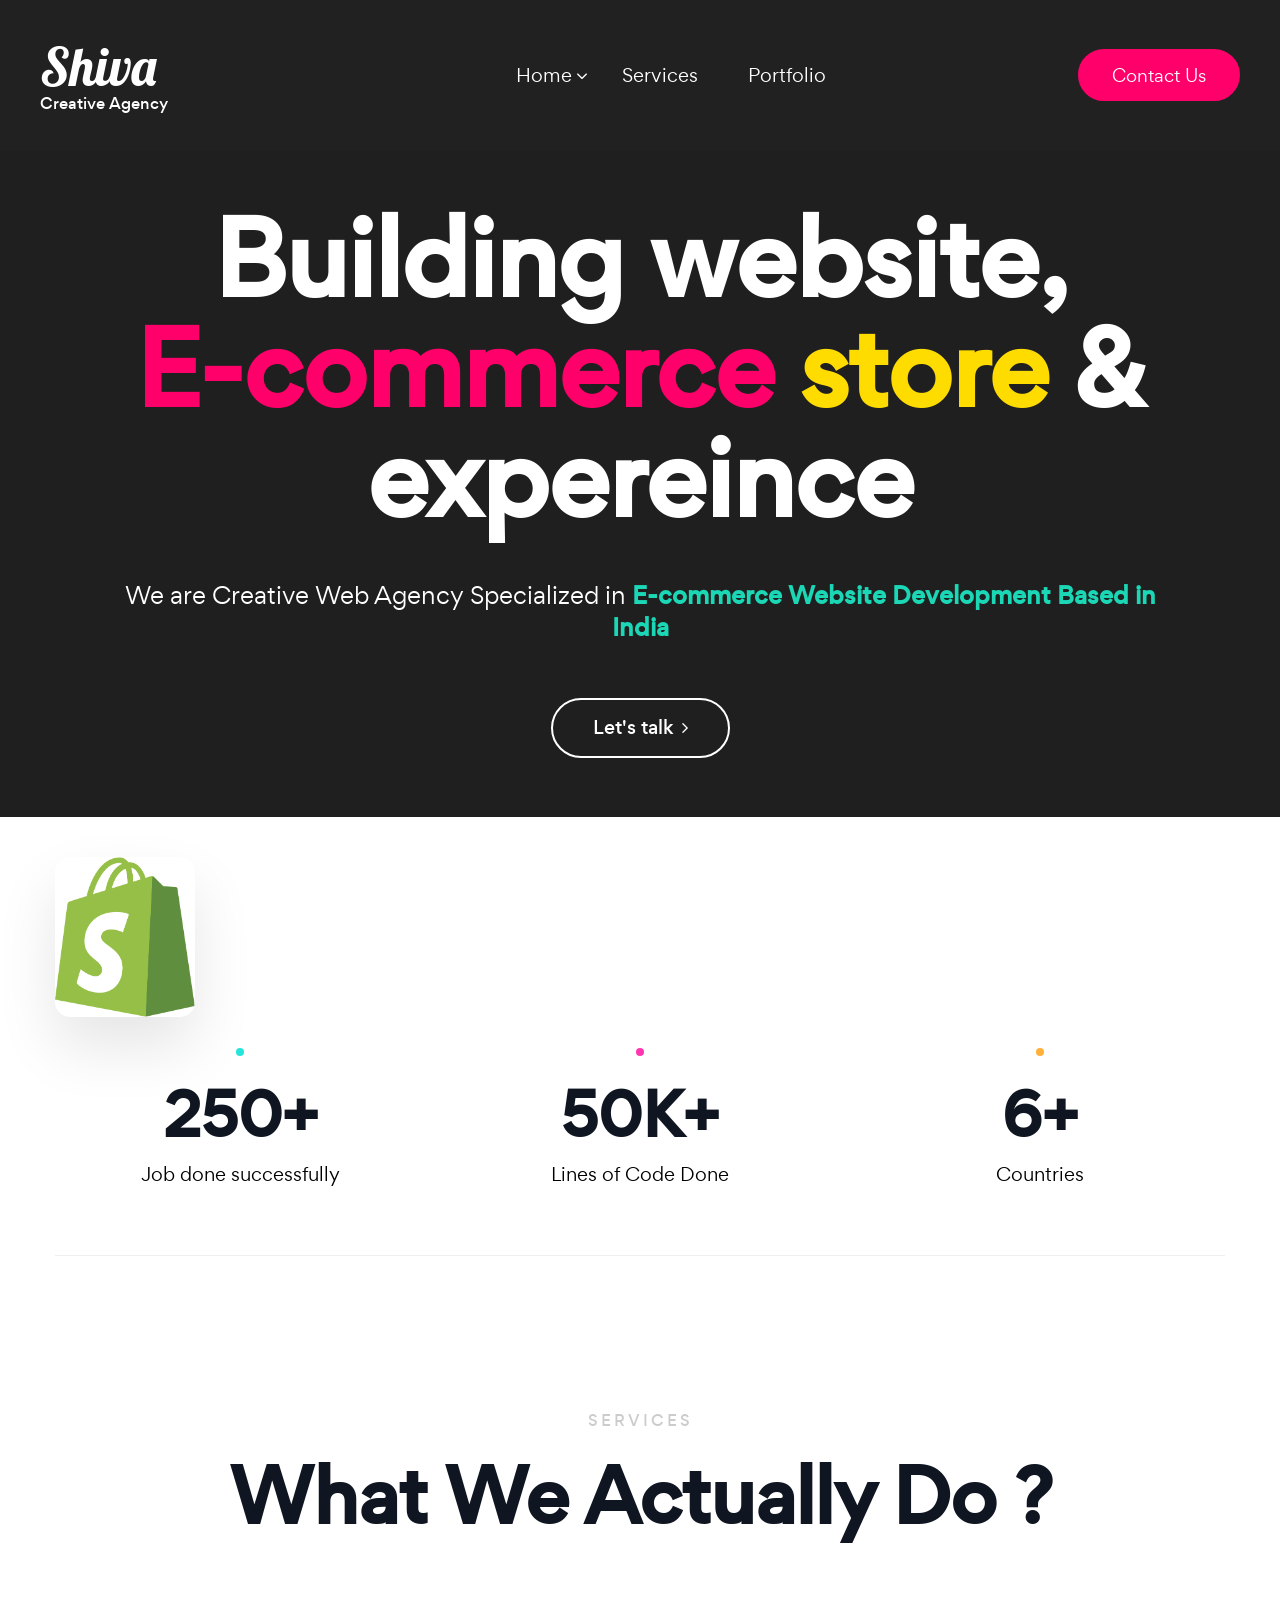
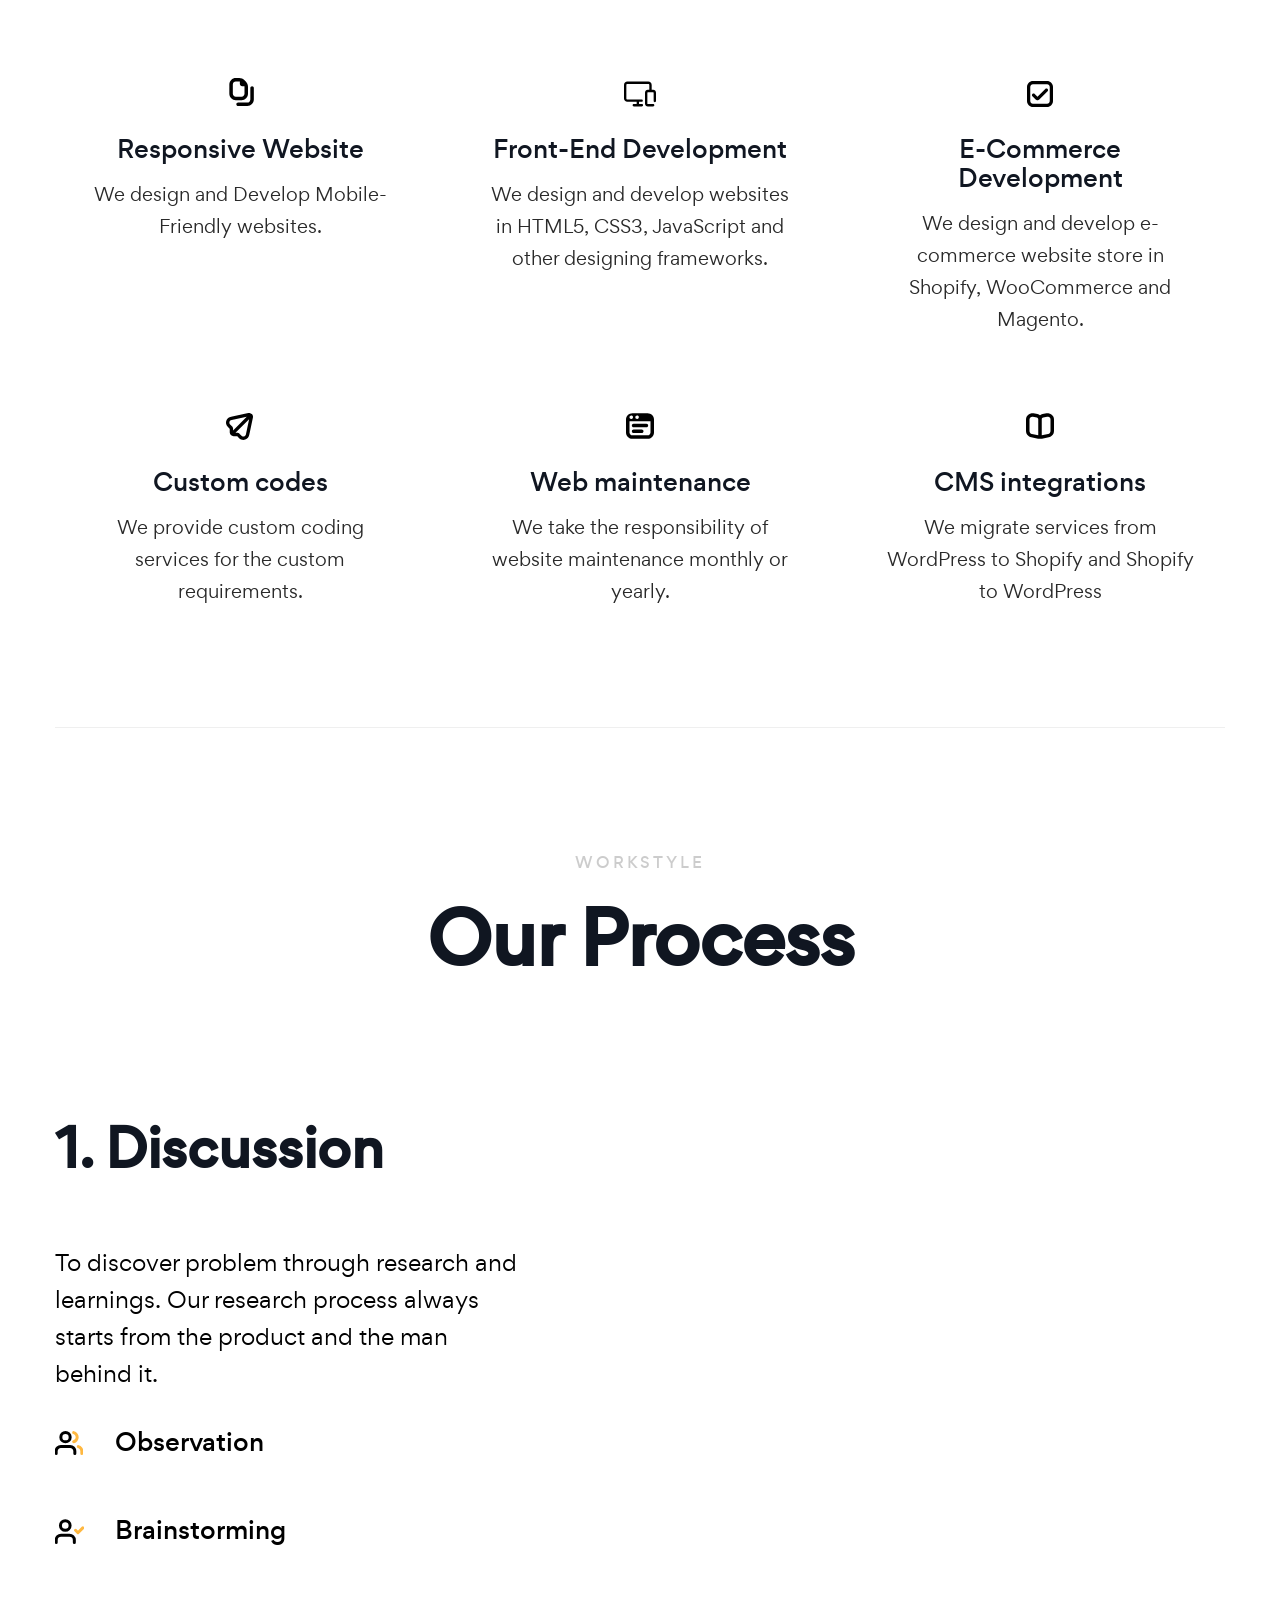
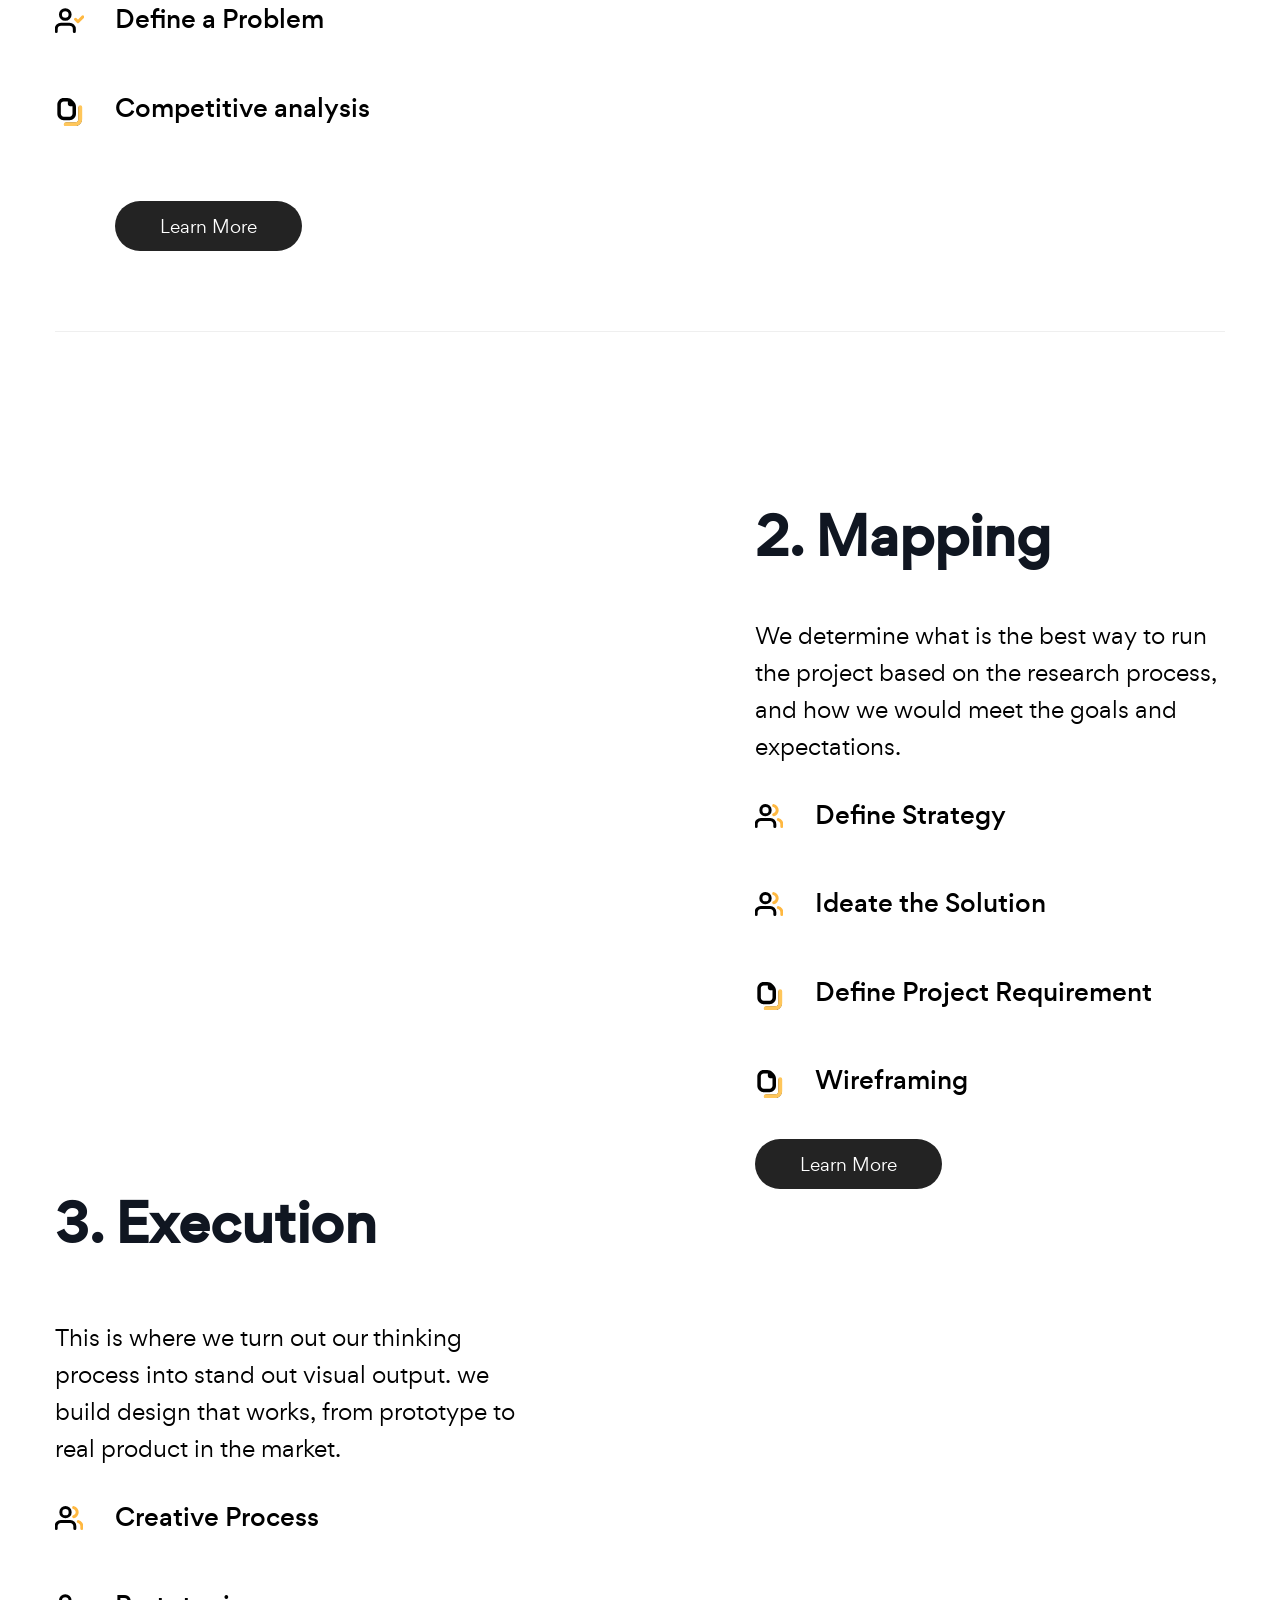
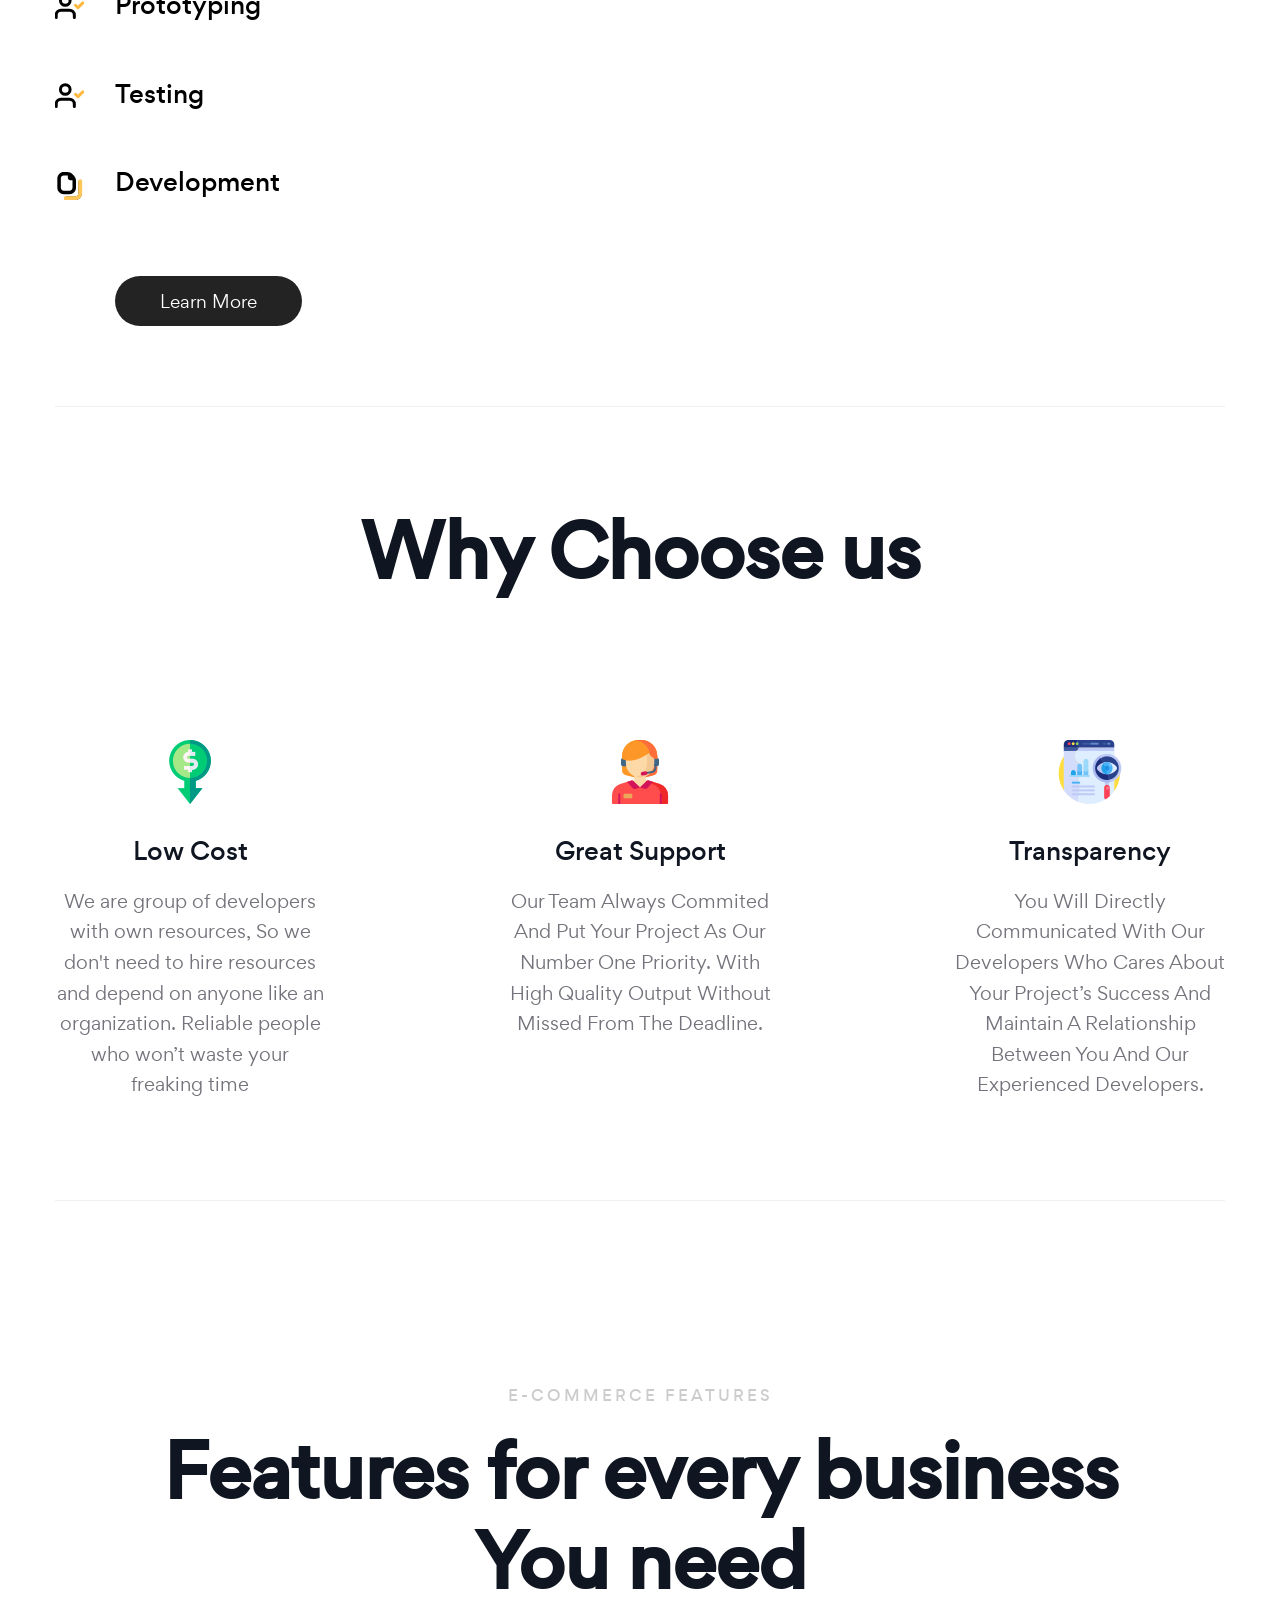
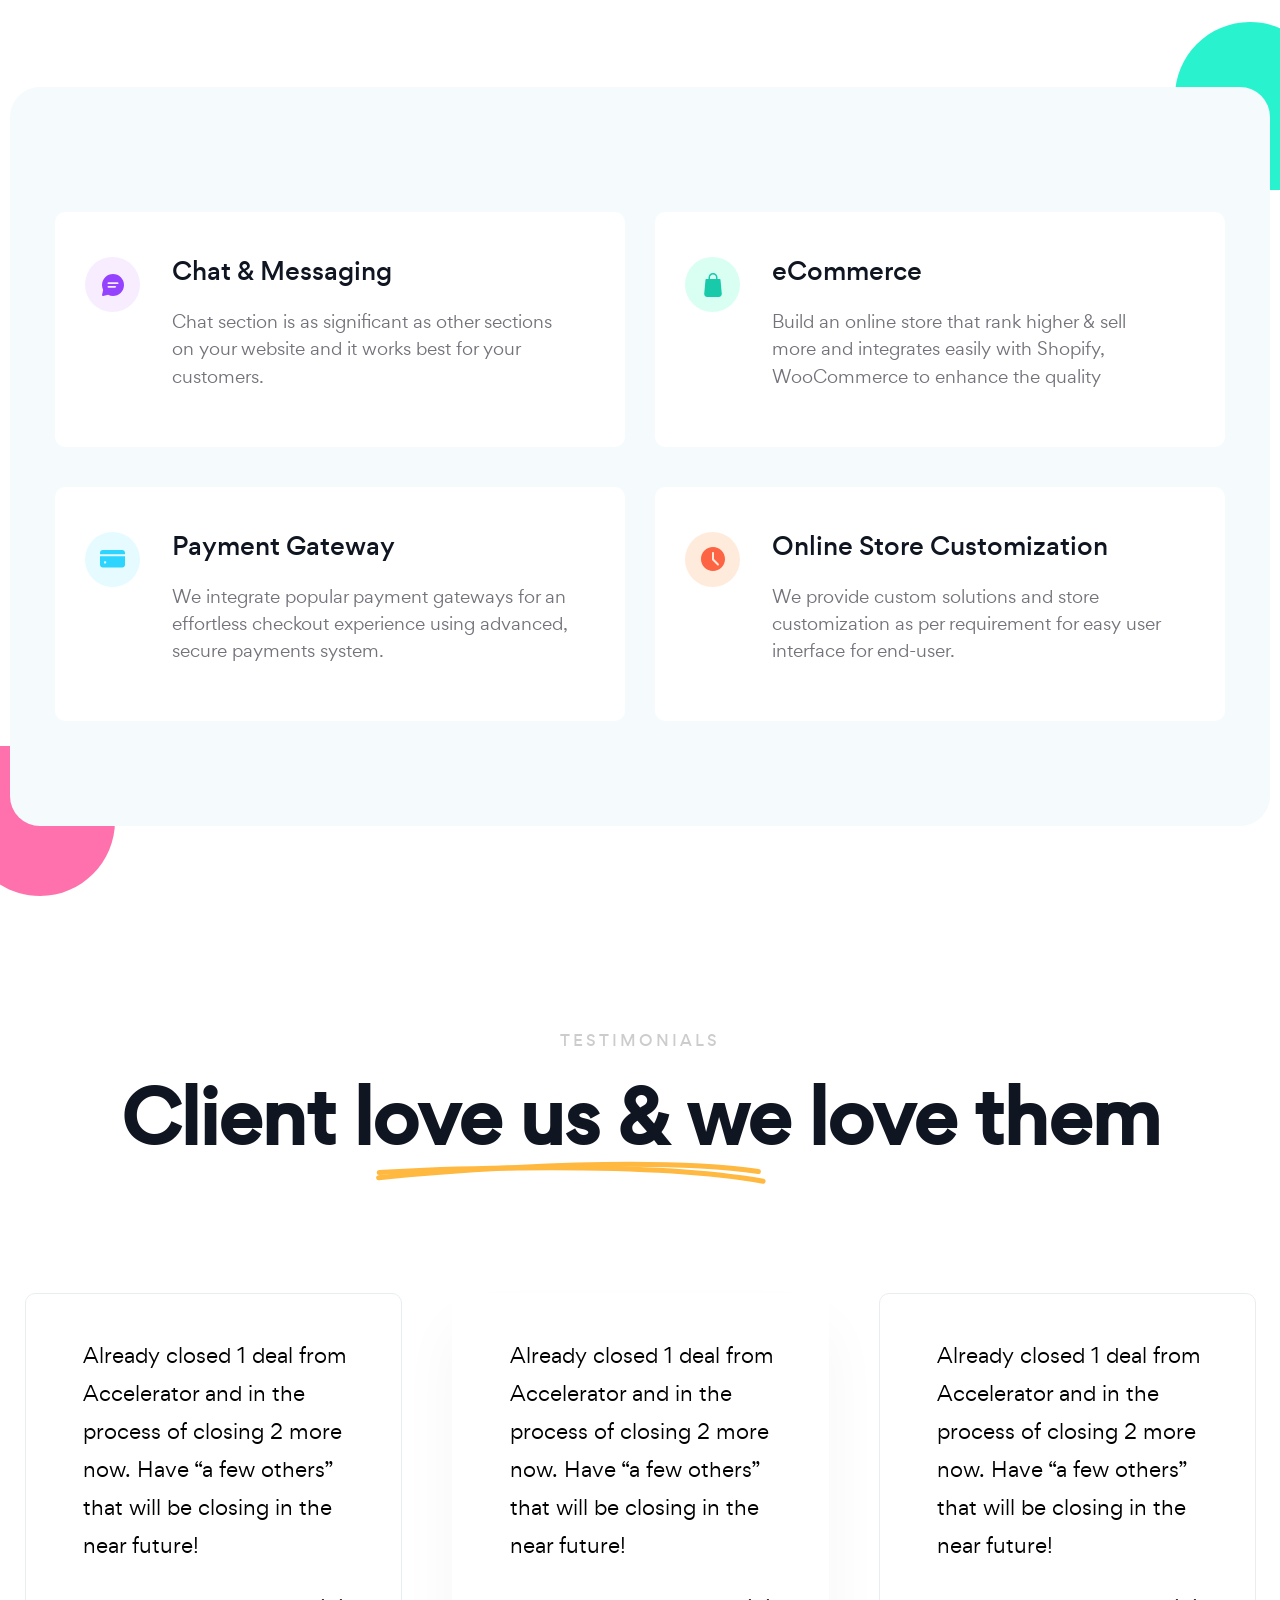
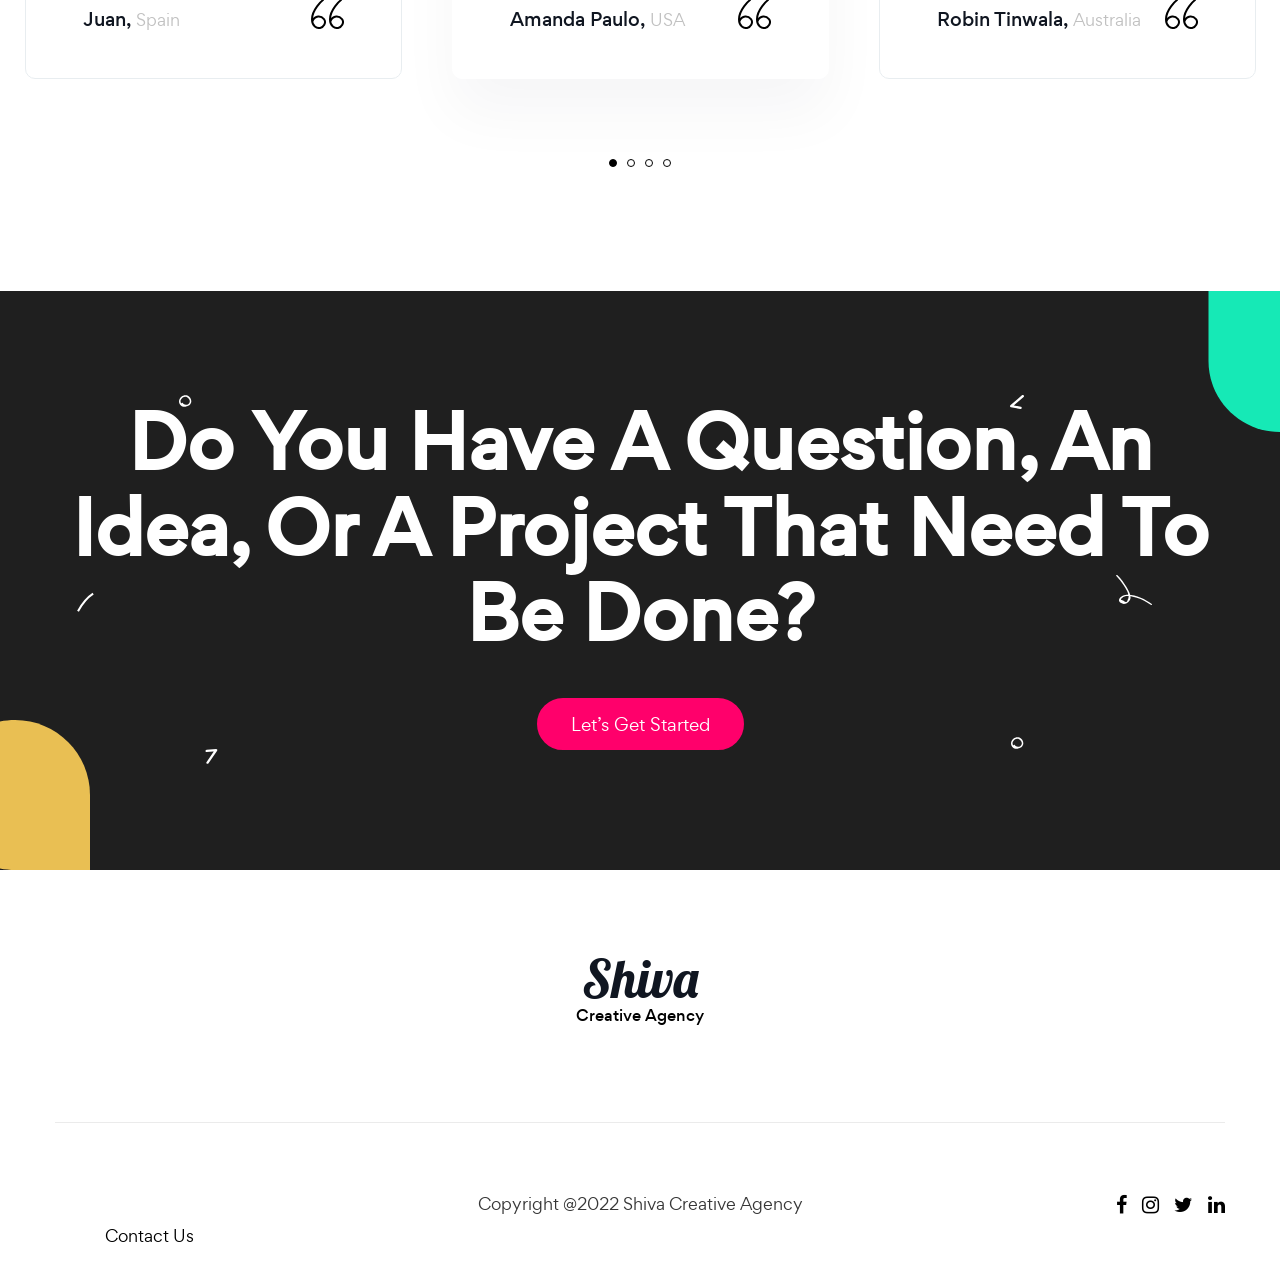
==== commit 4c0316fa: "portfolio page added" ====
--- a/index.html
+++ b/index.html
@@ -82,17 +82,11 @@
 					<div class="logo order-lg-1"><a href="index.html">
 						<!-- <img src="images/logo/deski_09.svg" alt=""></a> -->
 						<h2 style="font-family: 'Lobster', cursive; color: #fff;">Shiva</h2>
-						<h6 style="color: #fff; font-weight: 500;">Creative Agency</h6>
+						<h6 style="color: #fff; font-weight: 500;">Creative Agency</h6></a>
 					</div>
 
 					<div class="right-widget order-lg-3">
 						<ul  class="d-flex align-items-center">
-							<!-- <li>
-								<a href="login.html" class="signIn-action d-flex align-items-center">
-									<img src="images/icon/120.svg" alt="">
-									<span>login</span>
-								</a>
-							</li> -->
 							<li>
 								<a href="sign-up.html" class="theme-btn-twelve d-none d-lg-block">Contact Us</a>
 							</li>
@@ -216,11 +210,11 @@
 						   					<a href="#feature" class="nav-link">Services</a>
 						   				</li>
 						   				<li class="nav-item">
-						   					<a href="#p-tour" class="nav-link">Process</a>
+						   					<a href="port.html" class="nav-link">Portfolio</a>
 						   				</li>
-						   				<li class="nav-item">
+						   				<!-- <li class="nav-item">
 						   					<a href="#feedback" class="nav-link">Work</a>
-						   				</li>
+						   				</li> -->
 								   </ul>
 						   		</div>
 						   	</div>
--- a/css/style.css
+++ b/css/style.css
@@ -250,8 +250,8 @@
 }
 /*==================== Click Top ====================*/
 .scroll-top {
-  width:35px;
-  height:35px;
+  width:40px;
+  height:40px;
   line-height: 35px;
   position: fixed;
   bottom: 20px;
@@ -259,9 +259,9 @@
   z-index: 99;
   text-align: center;
   color: #fff;
-  font-size: 18px;
+  font-size: 26px;
   cursor: pointer;
-  border-radius: 50%;
+  border-radius: 10%;
   background: #000;
   display: none;
   transition: all 0.3s ease-in-out;
@@ -278,7 +278,7 @@
   background: radial-gradient(ellipse at center, rgba(0, 0, 0, 0.25) 0%, rgba(0, 0, 0, 0) 80%);
 }
 /*------------- Global Prefix -------------------*/
-::-webkit-scrollbar{ width: 5px; }
+::-webkit-scrollbar{ width: 9px; }
 ::-webkit-scrollbar-track { background: #fff;}
 ::-webkit-scrollbar-thumb { background: var(--blue-dark);border-radius: 0;}
 :root {
@@ -917,7 +917,7 @@
   padding: 30px 70px;
   transition: all 0.4s ease-out;
 }
-.theme-main-menu.bg-none {background: transparent;}
+.theme-main-menu.bg-none {background: #212121;}
 .theme-main-menu.sticky-menu.fixed {
   z-index: 9999;
   padding-top: 0; 
@@ -12793,4 +12793,18 @@
   color: #000;
   padding: 0 42px;
 }
-.fancy-feature-fortyOne .buy-btn:hover {background: #2B0937; color: #fff;}+.fancy-feature-fortyOne .buy-btn:hover {background: #2B0937; color: #fff;}
+.theme-footer-seven .bottom-footer {
+  margin-top: 0;
+}
+
+.theme-footer-seven .container:first-child {
+  line-height: 1;
+}
+
+.theme-footer-seven .container:first-child .row {
+  justify-content: center;
+}
+.theme-footer-seven .logo {
+  text-align: center;
+}
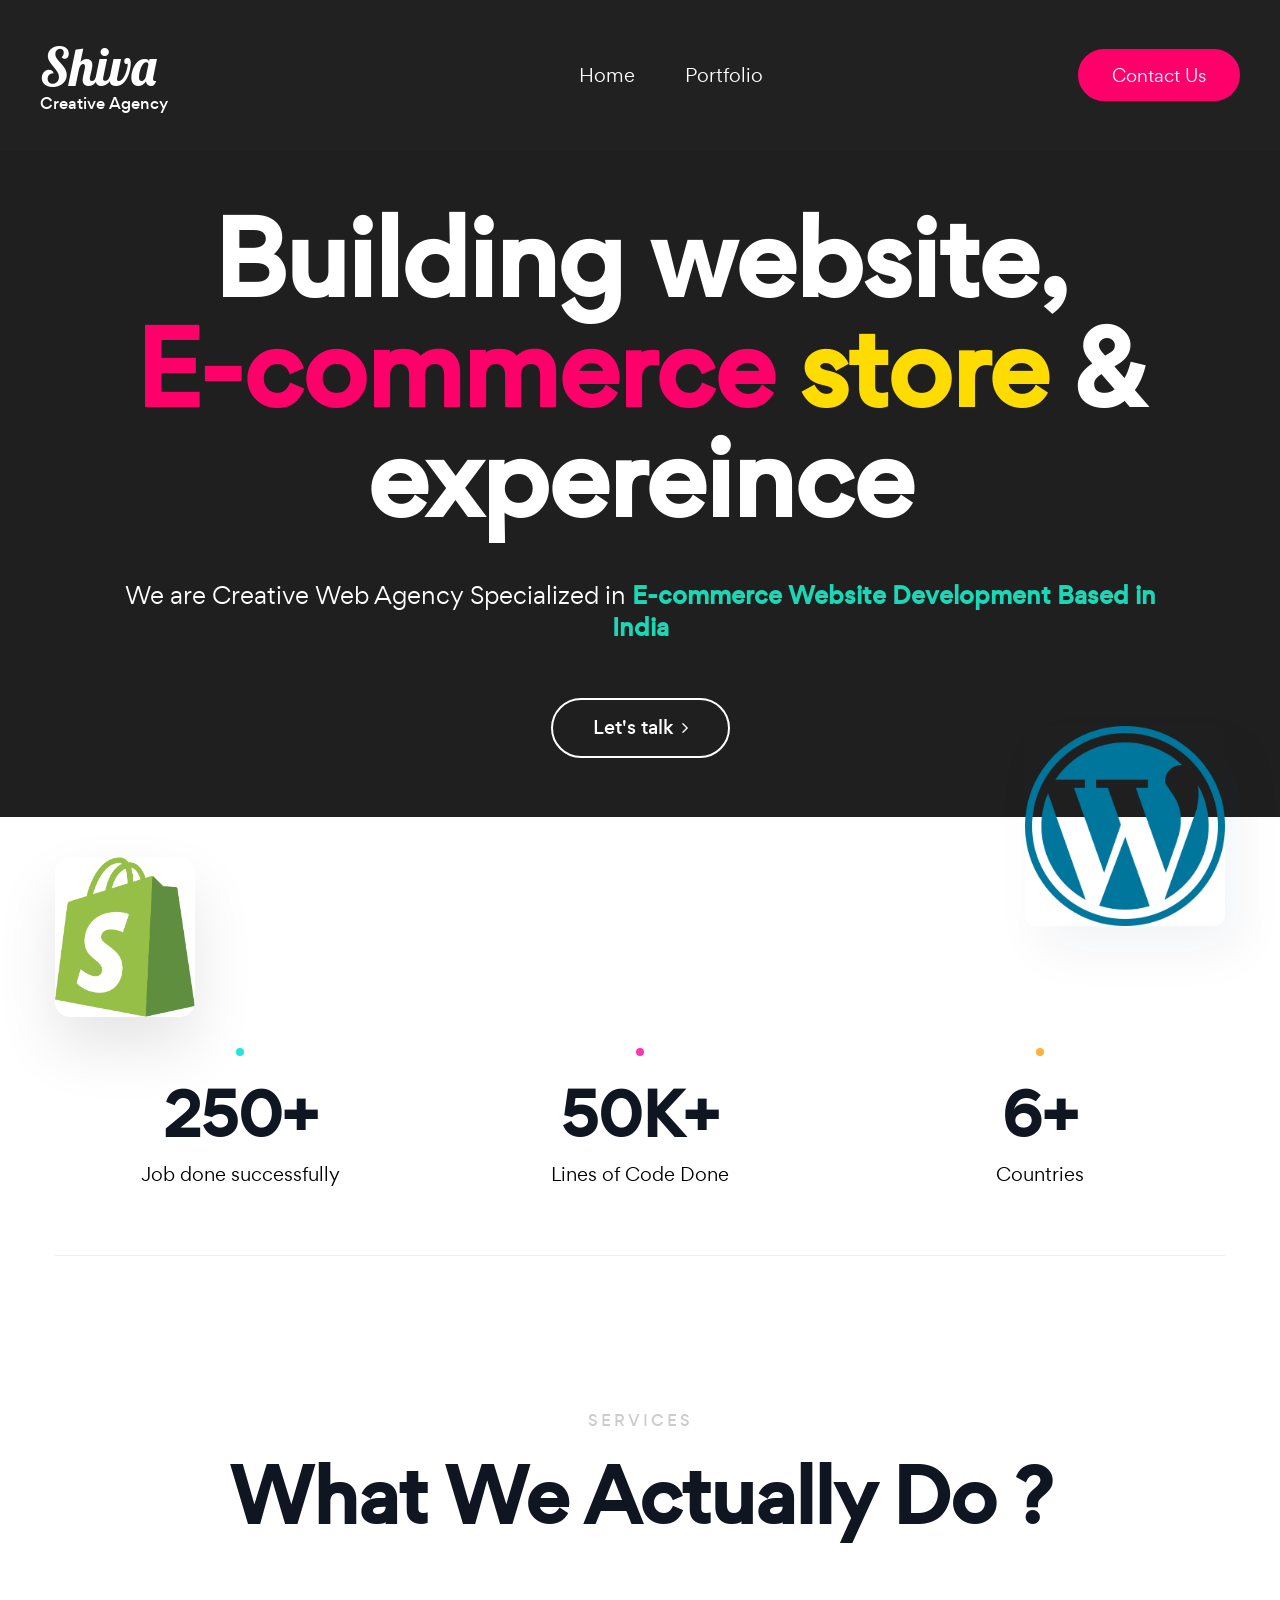
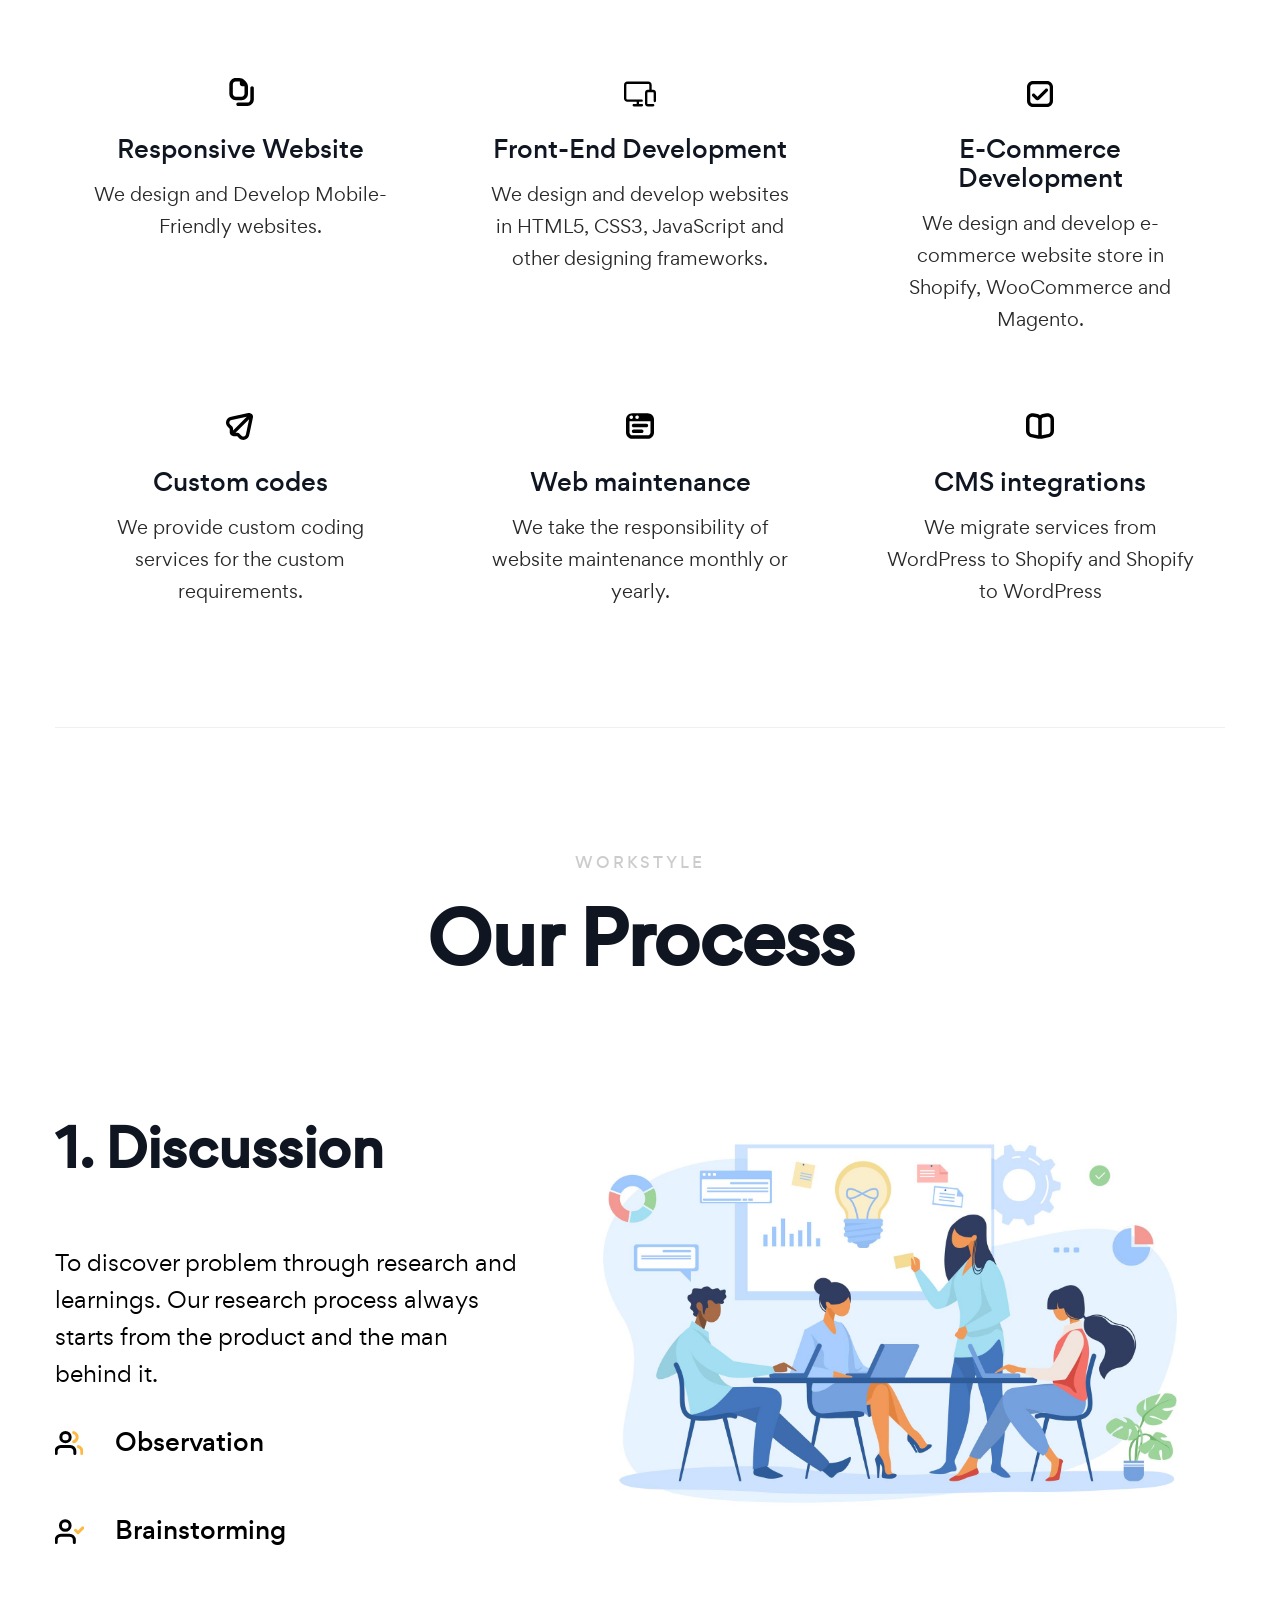
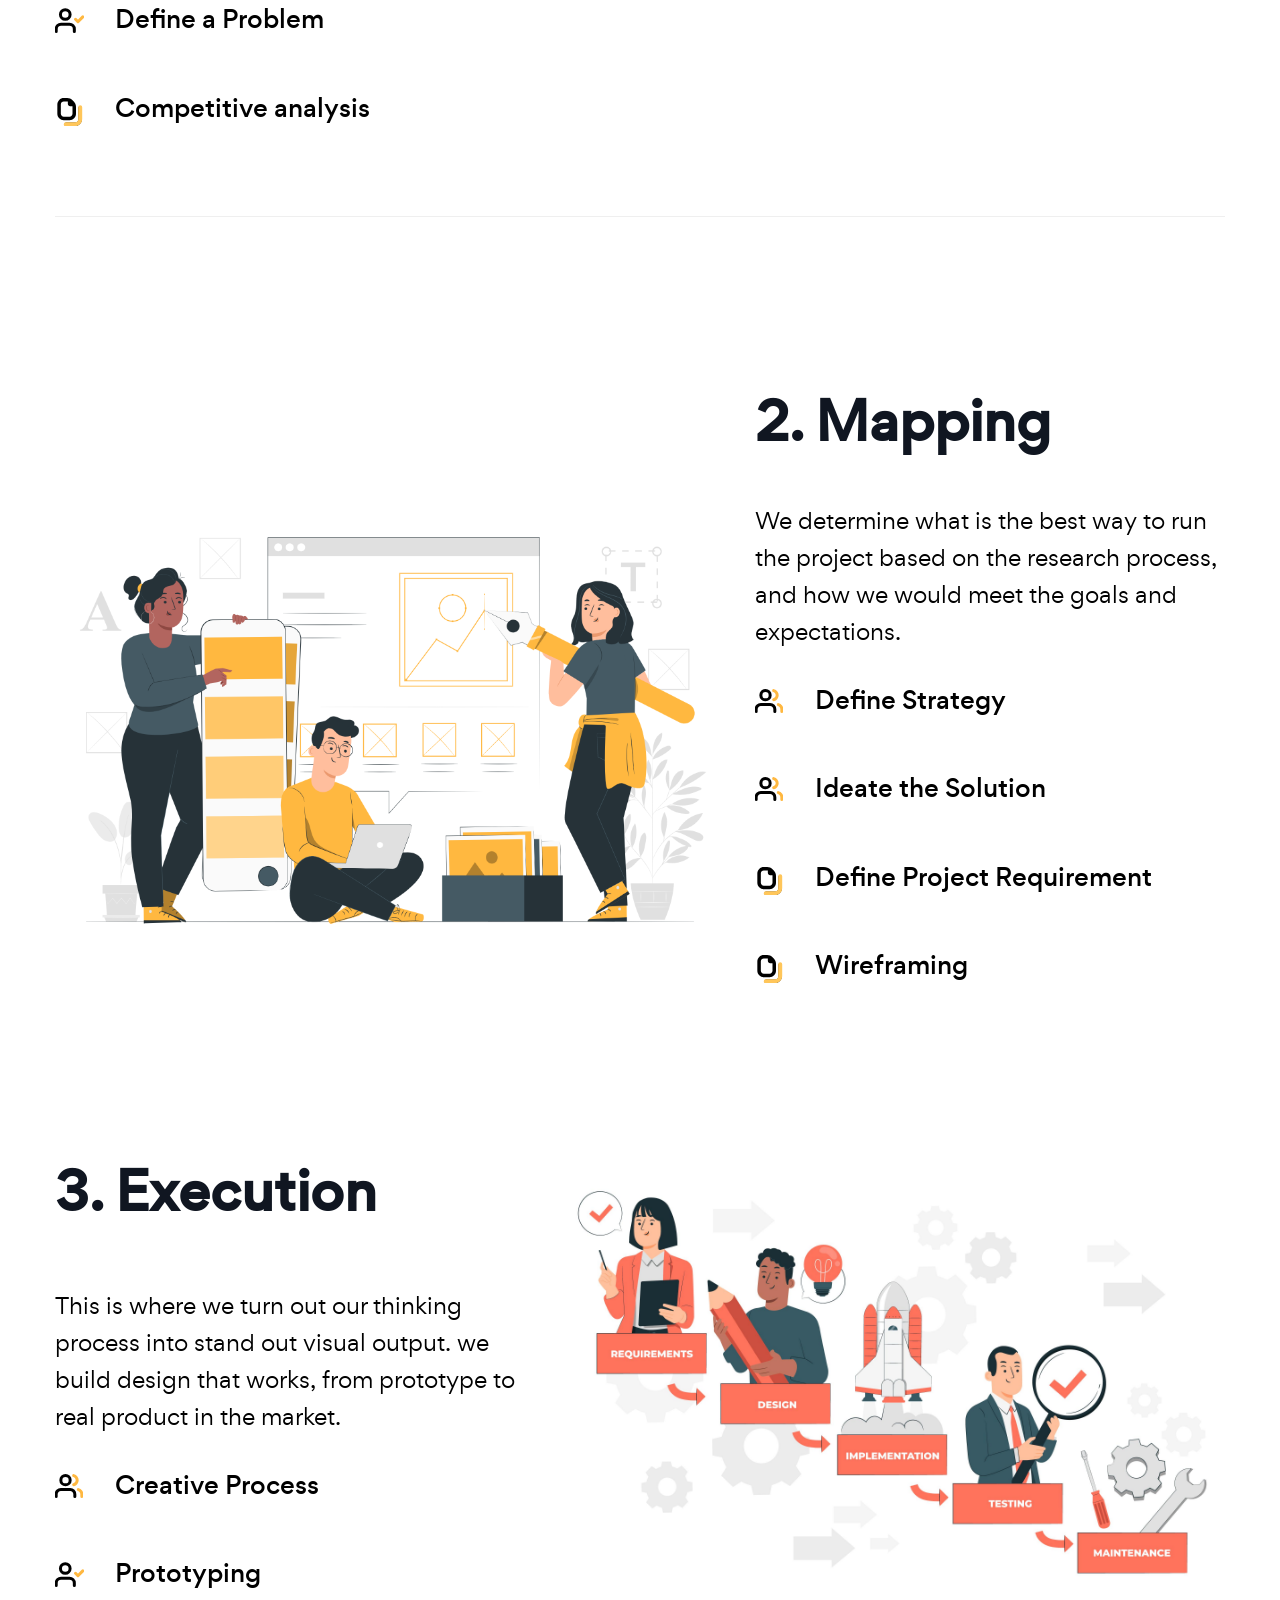
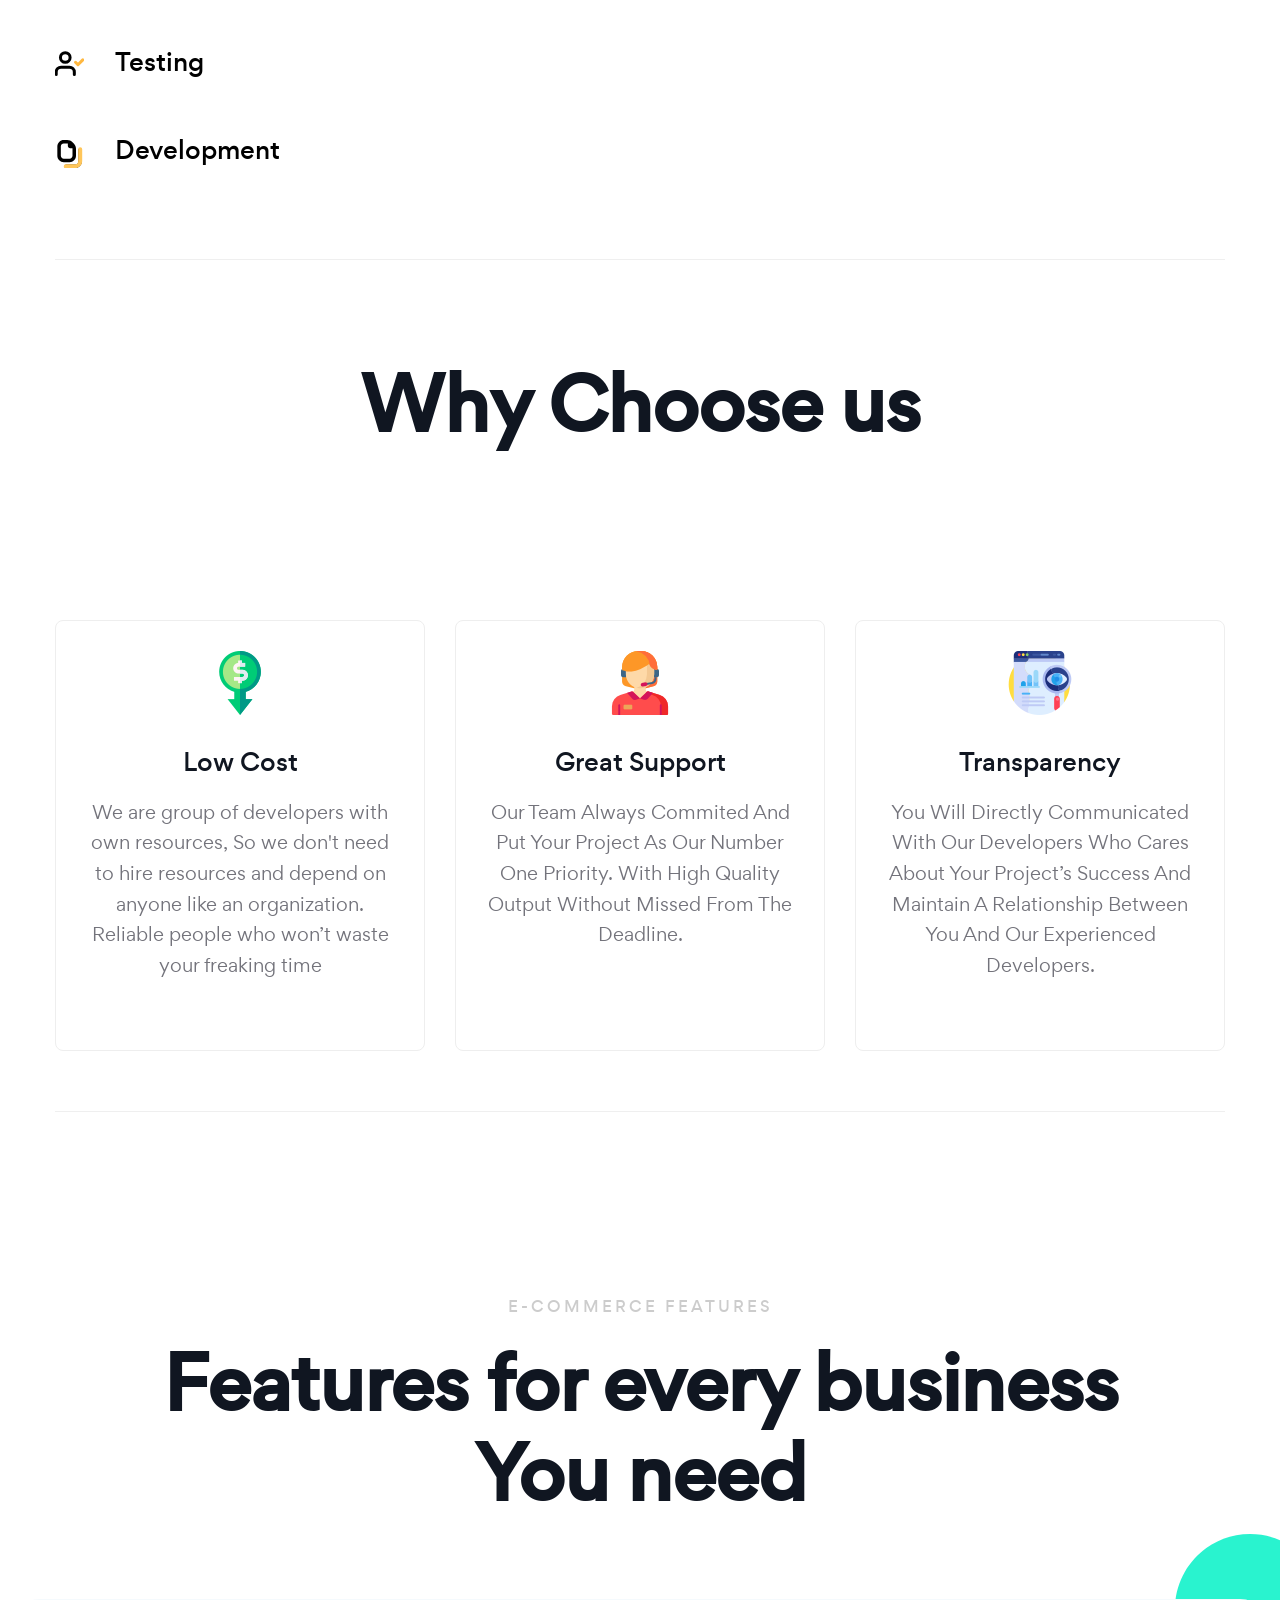
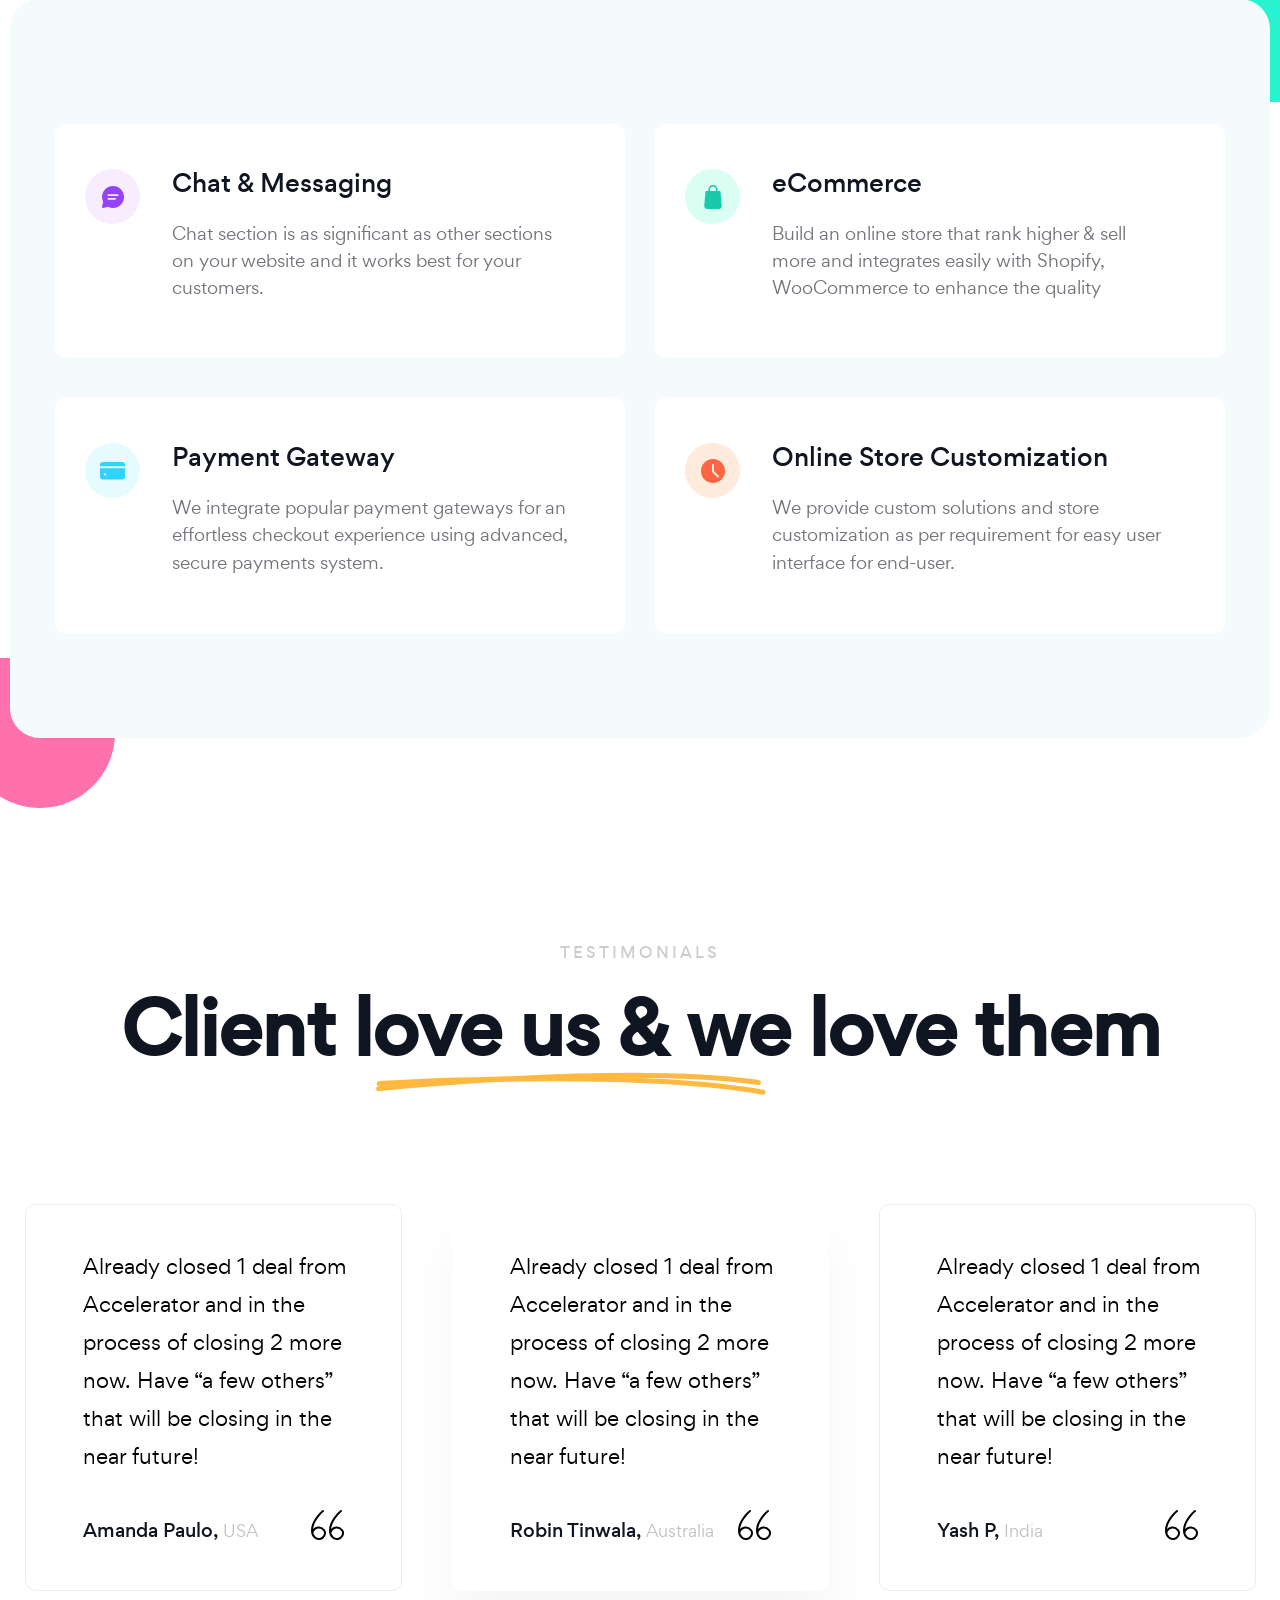
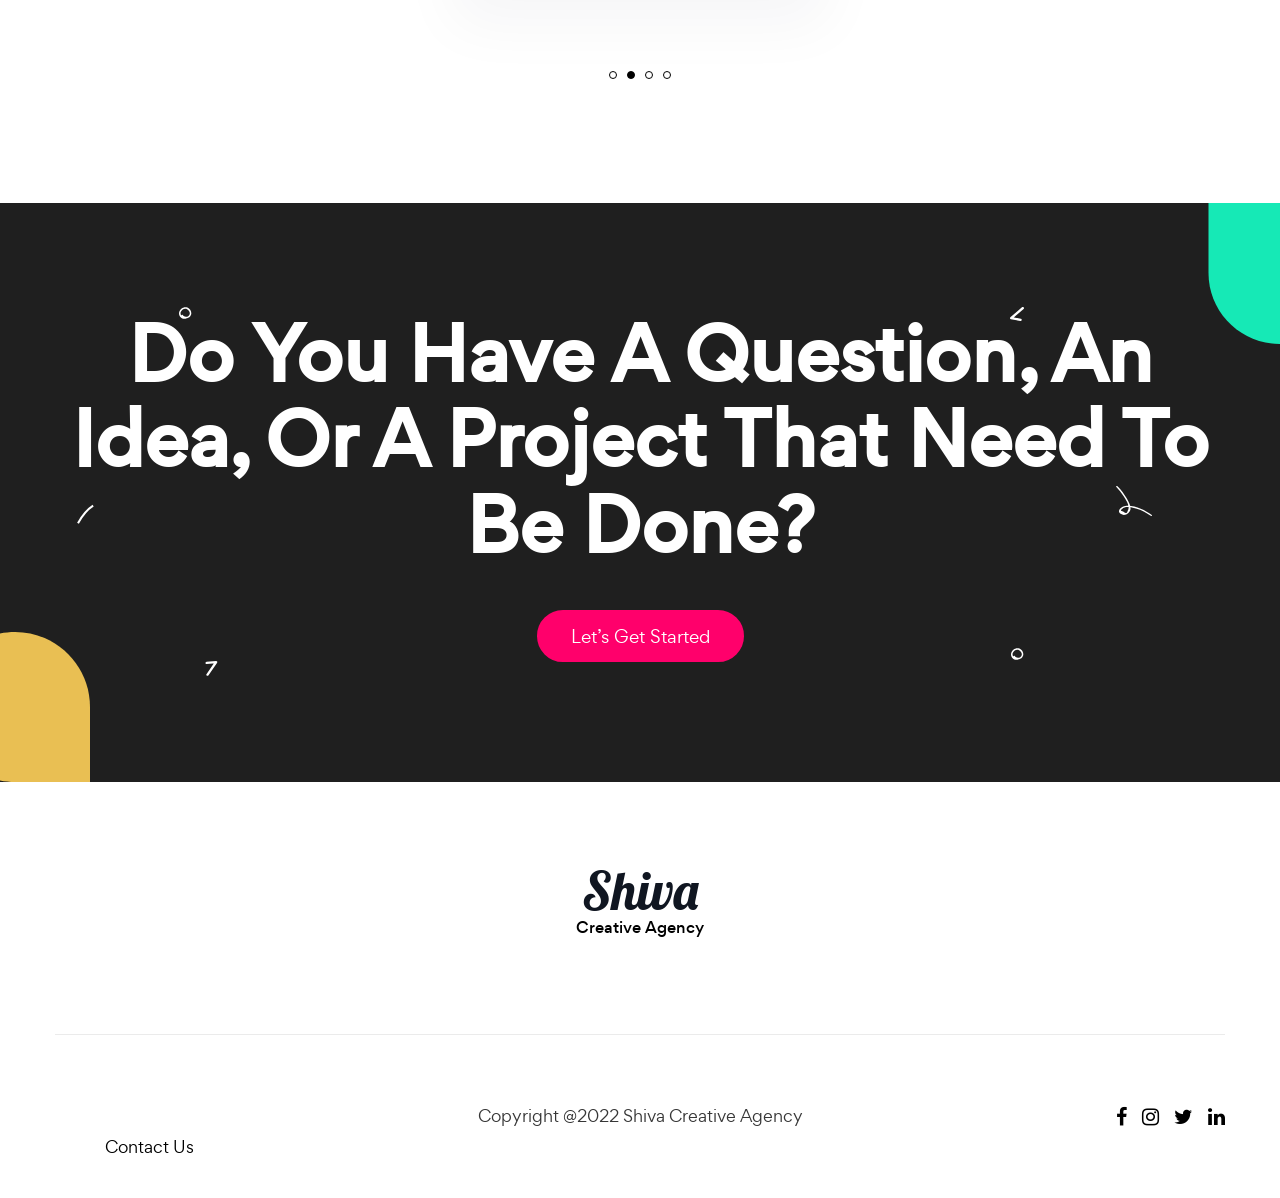
==== commit ceced7c9: "all pages added & updated" ====
--- a/index.html
+++ b/index.html
@@ -5,7 +5,7 @@
 		<meta name="keywords" content="wordpress development, shopify development, web design, web development">
 		<meta name="description" content="Shiva Creative Agency provide web design, web development, WordPress CMS Development, Shopify Ecommerce Store Development as per your requirements.">
       	<meta property="og:site_name" content="Shiva">
-      	<meta property="og:url" content="https://heloshape.com/">
+      	<meta property="og:url" content="https://shiva-creative-agency.onrender.com/">
       	<meta property="og:type" content="website">
       	<meta property="og:title" content="Shiva Creative Agency | Web Design and Development">
 		<meta name='og:image' content='images/assets/ogg.png'>
@@ -88,7 +88,7 @@
 					<div class="right-widget order-lg-3">
 						<ul  class="d-flex align-items-center">
 							<li>
-								<a href="sign-up.html" class="theme-btn-twelve d-none d-lg-block">Contact Us</a>
+								<a href="contact-us.html" class="theme-btn-twelve d-none d-lg-block">Contact Us</a>
 							</li>
 						</ul>
 					</div>
@@ -102,7 +102,7 @@
 						   		<div class="d-lg-flex justify-content-between align-items-center">
 						   			<ul class="navbar-nav main-side-nav font-gordita" id="one-page-nav">
 						   				<li class="nav-item dropdown position-static">
-								            <a class="nav-link dropdown-toggle" href="#" data-toggle="dropdown">Home</a>
+								            <a class="nav-link" href="#">Home</a>
 								            <!-- <div class="dropdown-menu">
 								            	<ul class="mega-menu d-flex">
 									            	<li>
@@ -206,9 +206,9 @@
 								            </div>  -->
 											<!-- /.dropdown-menu -->
 								        </li>
-						   				<li class="nav-item">
+						   				<!-- <li class="nav-item">
 						   					<a href="#feature" class="nav-link">Services</a>
-						   				</li>
+						   				</li> -->
 						   				<li class="nav-item">
 						   					<a href="port.html" class="nav-link">Portfolio</a>
 						   				</li>
@@ -236,14 +236,14 @@
 						<div class="col-xl-11 col-lg-12 col-md-10 m-auto text-center">
 							<h1 class="hero-heading font-gordita">Building website, <br><span style="color:#FF006B;">E-commerce</span> <span style="color:#FEDC00;">store</span> & expereince</h1>
 							<p class="hero-sub-heading">We are Creative Web Agency Specialized in <b style="color:#1bd7b5">E-commerce Website Development Based in India</b></p>
-							<a href="#" class="get-start-btn">Let's talk <i class="fa fa-angle-right ml-1" aria-hidden="true"></i></a>
+							<a href="contact-us.html" class="get-start-btn">Let's talk <i class="fa fa-angle-right ml-1" aria-hidden="true"></i></a>
 						</div>
 					</div>
 
 					<div class="screen-holder">
 						<img src="https://html.creativegigstf.com/deski/deski/images/assets/screen_32.png" alt="" class="img-meta">
 						<img src="images/assets/shopify.png" alt="" class="shapes screen-one">
-						<img src="https://html.creativegigstf.com/deski/deski/images/assets/screen_34.png" alt="" class="shapes screen-two">
+						<img src="images/assets/wordpress1.png" alt="" class="shapes screen-two">
 						<img src="https://html.creativegigstf.com/deski/deski/images/shape/230.svg" alt="" class="shapes shape-one">
 						<img src="https://html.creativegigstf.com/deski/deski/images/shape/231.svg" alt="" class="shapes shape-two">
 					</div> <!-- /.screen-holder -->
@@ -410,12 +410,12 @@
 											<img src="images/icon/159.svg" alt="" class="icon">
 											<strong>Competitive analysis</strong>
 										</li>
-										<li><a href="#" class="theme-btn-thirteen mt-20">Learn More</a></li>
+										<!-- <li><a href="#" class="theme-btn-thirteen mt-20">Learn More</a></li> -->
 									</ul>
 								</div> <!-- /.text-block -->
 							</div>
 							<div class="col-xl-7 col-lg-6">
-								<img src="https://html.creativegigstf.com/deski/deski/images/assets/screen_35.png" alt="">
+								<img src="images/assets/discussion.jpg" alt="Discussion of Project">
 							</div>
 						</div>
 					</div> <!-- /.block-style-thirty -->
@@ -447,16 +447,16 @@
 										</li>
 										
 									</ul>
-									<a href="#" class="theme-btn-thirteen mt-30">Learn More</a>
+									<!-- <a href="#" class="theme-btn-thirteen mt-30">Learn More</a> -->
 								</div> <!-- /.text-block -->
 							</div>
 							<div class="col-xl-7 col-lg-6 order-lg-first">
-								<img src="https://html.creativegigstf.com/deski/deski/images/assets/screen_36.png" alt="">
+								<img src="images/assets/mapping1.png" alt="Mapping in project">
 							</div>
 						</div>
 					</div> <!-- /.block-style-thirty -->
 
-					<div class="block-style-thirty bottom-border pb-80 mb-100 md-pb-40 md-mb-90">
+					<div class="block-style-thirty bottom-border pb-80 mb-100 mt-100 md-pb-40 md-mb-90">
 						
 						<div class="row">
 							
@@ -488,12 +488,12 @@
 											<img src="images/icon/159.svg" alt="" class="icon">
 											<strong>Development</strong>
 										</li>
-										<li><a href="#" class="theme-btn-thirteen mt-20">Learn More</a></li>
+										<!-- <li><a href="#" class="theme-btn-thirteen mt-20">Learn More</a></li> -->
 									</ul>
 								</div> <!-- /.text-block -->
 							</div>
 							<div class="col-xl-7 col-lg-6">
-								<img src="https://html.creativegigstf.com/deski/deski/images/assets/screen_35.png" alt="">
+								<img src="images/assets/execution.jpg" alt="Execution of Project">
 							</div>
 						</div>
 					</div>
@@ -506,23 +506,23 @@
 							</h2>
 						</div>
 						<div class="row justify-content-between">
-							<div class="col-xl-3 col-md-4" data-aos="fade-up">
-								<div class="block-style-twentyEight text-center mt-40">
-									<div class="icon d-flex justify-content-center align-items-end"><img src="images/icon/low-prices.png" alt=""></div>
+							<div class="col-md-4" data-aos="fade-up">
+								<div class="block-style-twentyEight text-center mt-40 shadowbox">
+									<div class="d-flex justify-content-center align-items-end"><img src="images/icon/low-prices.png" alt=""></div>
 									<h4>Low Cost</h4>
 									<p>We are group of developers with own resources, So we don't need to hire resources and depend on anyone like an organization. Reliable people who won’t waste your freaking time</p>
 								</div> <!-- /.block-style-twentyEight -->
 							</div>
-							<div class="col-xl-3 col-md-4" data-aos="fade-up" data-aos-delay="100">
-								<div class="block-style-twentyEight text-center mt-40">
-									<div class="icon d-flex justify-content-center align-items-end"><img src="images/icon/support.png" alt=""></div>
+							<div class="col-md-4" data-aos="fade-up" data-aos-delay="100">
+								<div class="block-style-twentyEight text-center mt-40 shadowbox">
+									<div class="d-flex justify-content-center align-items-end"><img src="images/icon/support.png" alt=""></div>
 									<h4>Great Support</h4>
 									<p>Our Team Always Commited And Put Your Project As Our Number One Priority. With High Quality Output Without Missed From The Deadline.</p>
 								</div> <!-- /.block-style-twentyEight -->
 							</div>
-							<div class="col-xl-3 col-md-4" data-aos="fade-up" data-aos-delay="200">
-								<div class="block-style-twentyEight text-center mt-40">
-									<div class="icon d-flex justify-content-center align-items-end"><img src="images/icon/trans.png" alt=""></div>
+							<div class="col-md-4" data-aos="fade-up" data-aos-delay="200">
+								<div class="block-style-twentyEight text-center mt-40 shadowbox">
+									<div class="d-flex justify-content-center align-items-end"><img src="images/icon/trans.png" alt=""></div>
 									<h4>Transparency</h4>
 									<p>You Will Directly Communicated With Our Developers Who  Cares About Your Project’s Success And Maintain A Relationship Between You And Our Experienced Developers.</p>
 								</div> <!-- /.block-style-twentyEight -->
@@ -718,7 +718,7 @@
 								<h2>Do You Have A Question, An Idea, Or A Project That Need To Be Done?</h2>
 							</div>
 							<!-- <p>Try it risk free — we don’t charge cancellation fees.</p> -->
-							<a href="sign-up.html" class="theme-btn-twelve mt-40">Let’s Get Started</a>
+							<a href="contact-us.html" class="theme-btn-twelve mt-40">Let’s Get Started</a>
 						</div>
 					</div>
 				</div> <!-- /.container -->
@@ -791,7 +791,7 @@
 								<div class="col-lg-4 order-lg-1 mb-20">
 									<ul class="d-flex justify-content-center justify-content-lg-start footer-nav">
 										<!-- <li><a href="#">Privacy & Terms.</a></li> -->
-										<li><a href="#">Contact Us</a></li>
+										<li><a href="contact-us.html">Contact Us</a></li>
 									</ul>
 								</div>
 								<div class="col-lg-4 order-lg-3 mb-20">
--- a/css/style.css
+++ b/css/style.css
@@ -11642,8 +11642,8 @@
   z-index: 1;
   border-radius: 10px;
   bottom: -10%;
-  right: -10%;
-  width: 20.76%;
+  right: -9%;
+  width: 200px;
   animation: jumpThree 6s infinite linear;
   box-shadow: 15px 25px 50px rgba(16, 44, 78, 0.05);
 }
@@ -12807,4 +12807,14 @@
 }
 .theme-footer-seven .logo {
   text-align: center;
+}
+.shadowbox:hover{
+  box-shadow: 0px 0px 30px rgba(231, 231, 231, 0.8);
+}
+.shadowbox{
+  transition: all 0.4s;
+  padding: 30px;
+  height: 100%;
+  border: 1px solid #EEE;
+  border-radius: 8px;
 }
